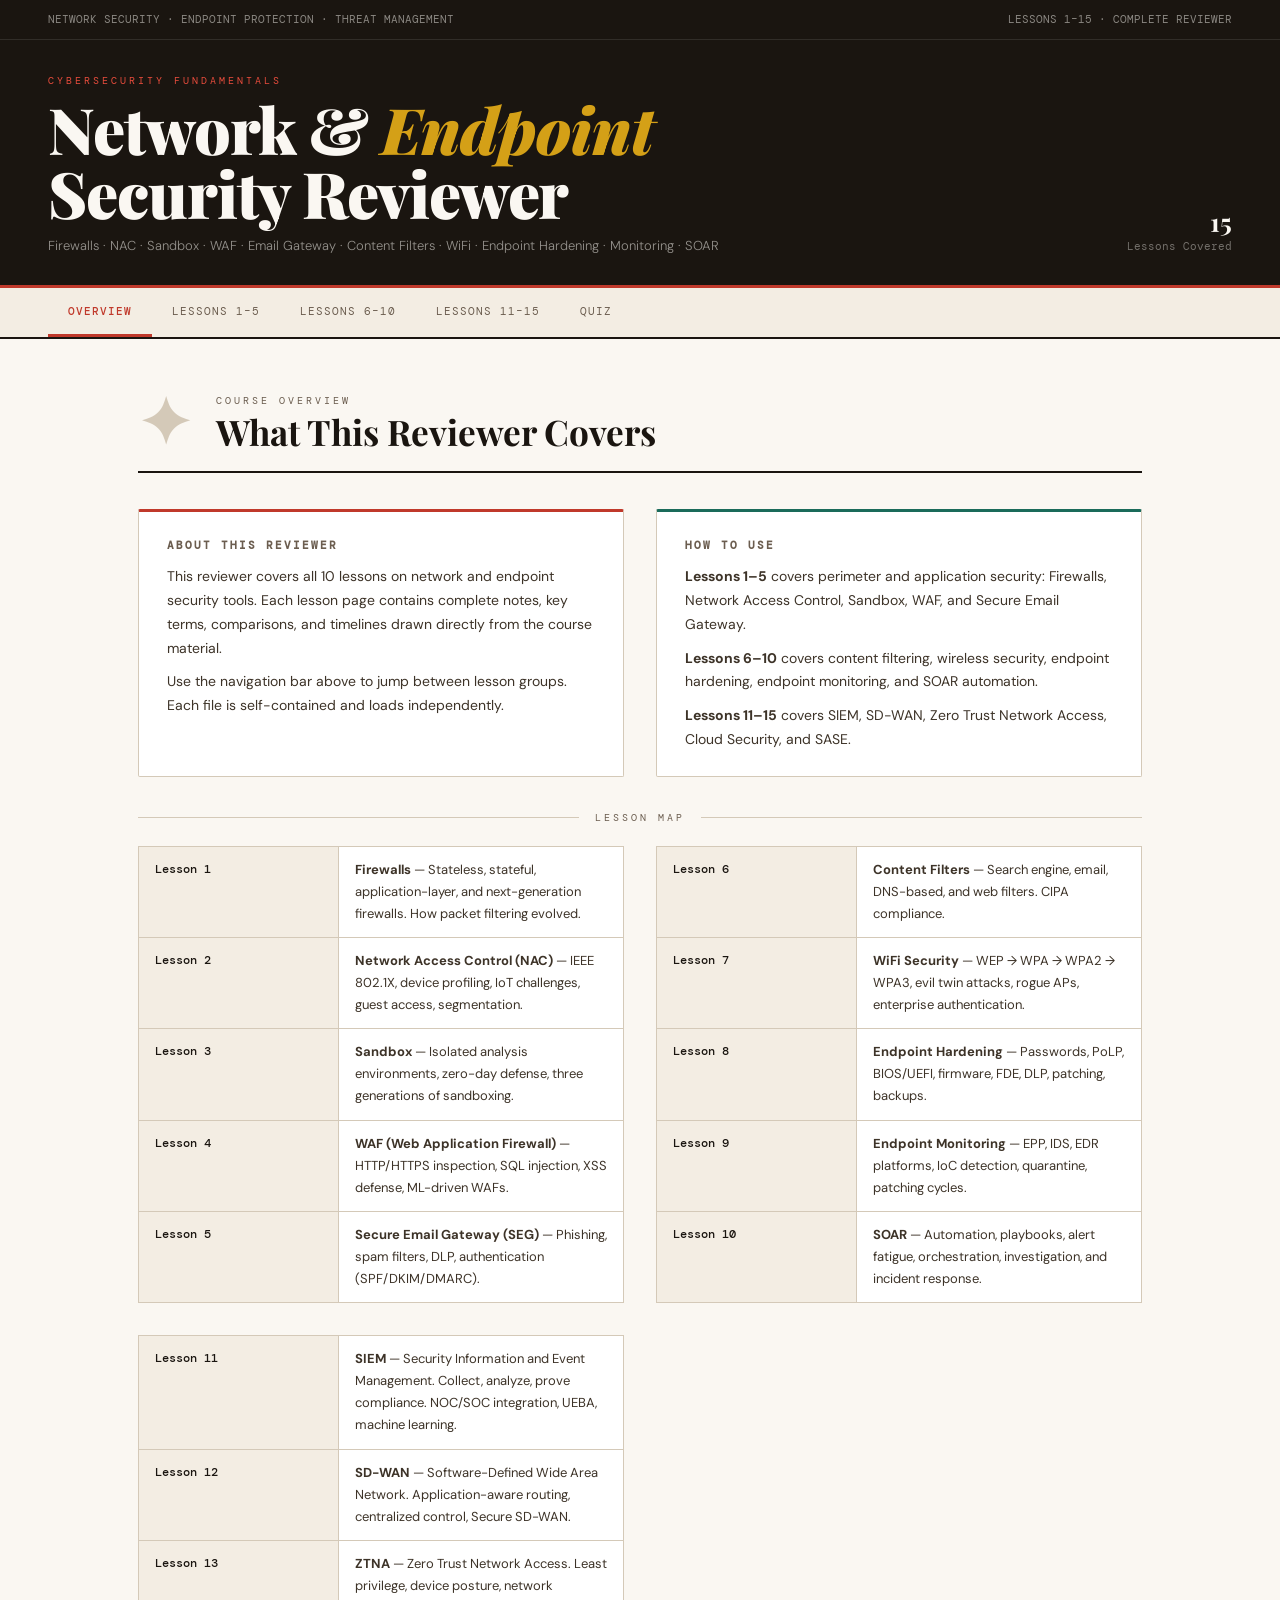
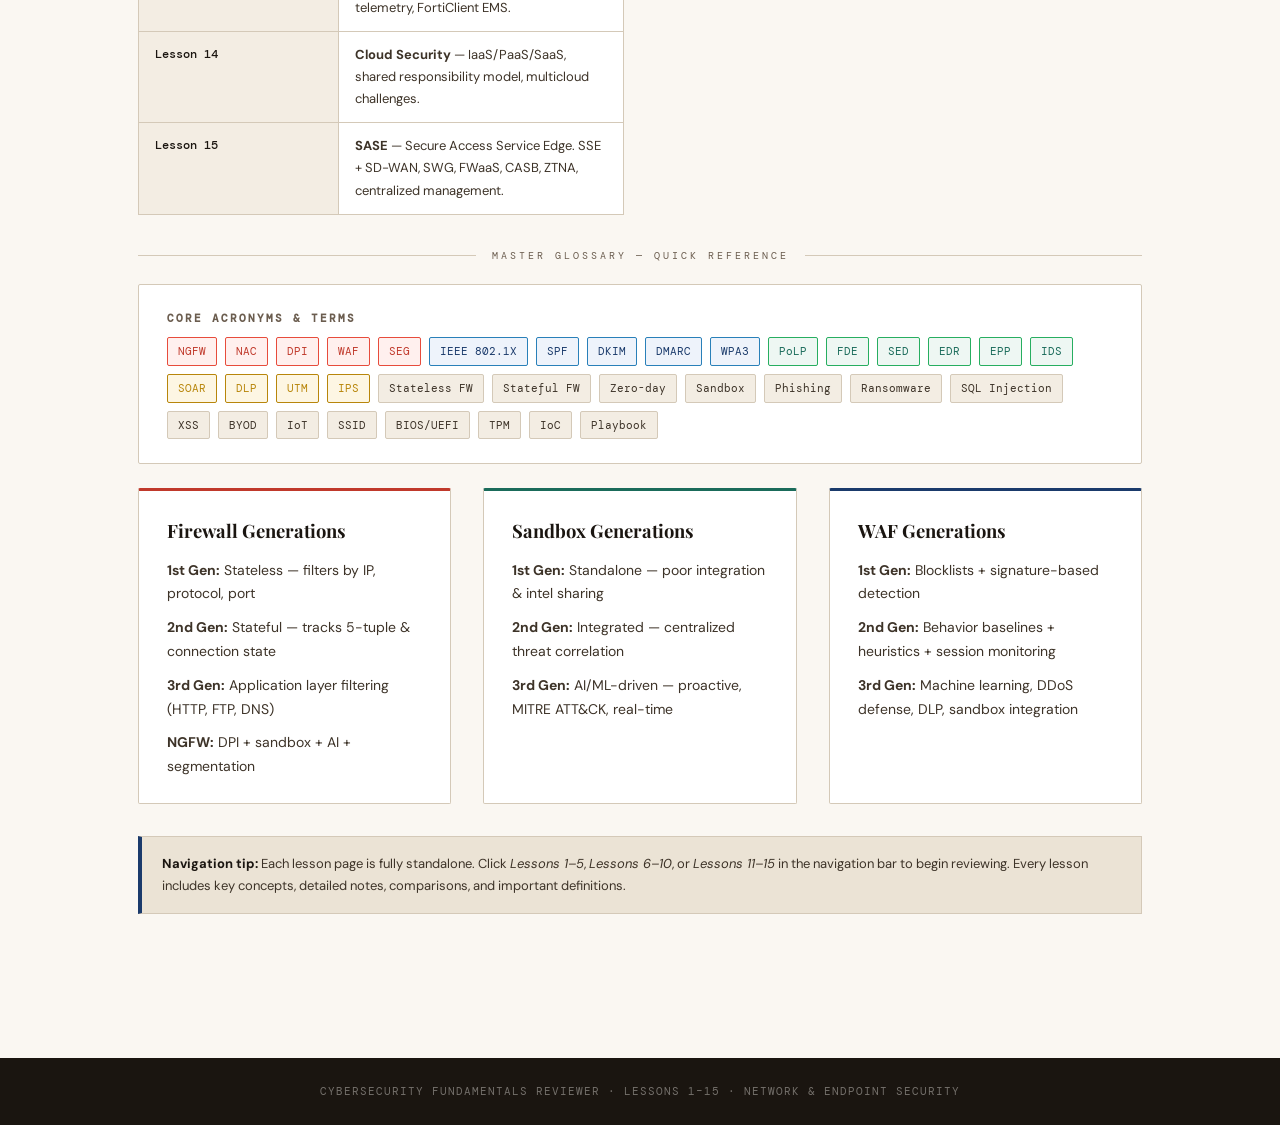
==== index.html @ 6c2d9d99 "Add files via upload" ====
<!DOCTYPE html>
<html lang="en">
<head>
<meta charset="UTF-8">
<meta name="viewport" content="width=device-width, initial-scale=1.0">
<title>Cybersecurity Fundamentals — Reviewer</title>
<link rel="stylesheet" href="styles.css">
</head>
<body>

<header class="masthead">
  <div class="masthead-top">
    <span>NETWORK SECURITY · ENDPOINT PROTECTION · THREAT MANAGEMENT</span>
    <span>LESSONS 1–15 · COMPLETE REVIEWER</span>
  </div>
  <div class="masthead-main">
    <div class="masthead-title">
      <div class="masthead-eyebrow">Cybersecurity Fundamentals</div>
      <h1 class="masthead-h1">Network &amp; <em>Endpoint</em><br>Security Reviewer</h1>
      <p class="masthead-sub">Firewalls · NAC · Sandbox · WAF · Email Gateway · Content Filters · WiFi · Endpoint Hardening · Monitoring · SOAR</p>
    </div>
    <div class="masthead-meta">
      <strong>15</strong>
      Lessons Covered
    </div>
  </div>
</header>

<nav class="nav">
  <div class="nav-inner">
    <a href="index.html" class="nav-btn active">Overview</a>
    <a href="lessons1-5.html" class="nav-btn">Lessons 1–5</a>
    <a href="lessons6-10.html" class="nav-btn">Lessons 6–10</a>
    <a href="lessons11-15.html" class="nav-btn">Lessons 11–15</a>
    <a href="quiz.html" class="nav-btn">Quiz</a>
  </div>
</nav>

<main class="page">
  <div class="section active" id="overview">

    <!-- Intro -->
    <div class="lesson-header">
      <div class="lesson-num">✦</div>
      <div class="lesson-title-block">
        <div class="lesson-label">Course Overview</div>
        <h2 class="lesson-title">What This Reviewer Covers</h2>
      </div>
    </div>

    <div class="content-grid">
      <div class="card card-accent">
        <h4>About This Reviewer</h4>
        <p>This reviewer covers all 10 lessons on network and endpoint security tools. Each lesson page contains complete notes, key terms, comparisons, and timelines drawn directly from the course material.</p>
        <p>Use the navigation bar above to jump between lesson groups. Each file is self-contained and loads independently.</p>
      </div>
      <div class="card card-teal">
        <h4>How to Use</h4>
        <p><strong>Lessons 1–5</strong> covers perimeter and application security: Firewalls, Network Access Control, Sandbox, WAF, and Secure Email Gateway.</p>
        <p><strong>Lessons 6–10</strong> covers content filtering, wireless security, endpoint hardening, endpoint monitoring, and SOAR automation.</p>
        <p><strong>Lessons 11–15</strong> covers SIEM, SD-WAN, Zero Trust Network Access, Cloud Security, and SASE.</p>
      </div>
    </div>

    <!-- Lesson Map -->
    <div class="sec-divider"><div class="sec-divider-line"></div><div class="sec-divider-label">Lesson Map</div><div class="sec-divider-line"></div></div>

    <div class="content-grid">
      <div>
        <div class="deflist">
          <div class="deflist-item">
            <div class="deflist-term">Lesson 1</div>
            <div class="deflist-def"><strong>Firewalls</strong> — Stateless, stateful, application-layer, and next-generation firewalls. How packet filtering evolved.</div>
          </div>
          <div class="deflist-item">
            <div class="deflist-term">Lesson 2</div>
            <div class="deflist-def"><strong>Network Access Control (NAC)</strong> — IEEE 802.1X, device profiling, IoT challenges, guest access, segmentation.</div>
          </div>
          <div class="deflist-item">
            <div class="deflist-term">Lesson 3</div>
            <div class="deflist-def"><strong>Sandbox</strong> — Isolated analysis environments, zero-day defense, three generations of sandboxing.</div>
          </div>
          <div class="deflist-item">
            <div class="deflist-term">Lesson 4</div>
            <div class="deflist-def"><strong>WAF (Web Application Firewall)</strong> — HTTP/HTTPS inspection, SQL injection, XSS defense, ML-driven WAFs.</div>
          </div>
          <div class="deflist-item">
            <div class="deflist-term">Lesson 5</div>
            <div class="deflist-def"><strong>Secure Email Gateway (SEG)</strong> — Phishing, spam filters, DLP, authentication (SPF/DKIM/DMARC).</div>
          </div>
        </div>
      </div>
      <div>
        <div class="deflist">
          <div class="deflist-item">
            <div class="deflist-term">Lesson 6</div>
            <div class="deflist-def"><strong>Content Filters</strong> — Search engine, email, DNS-based, and web filters. CIPA compliance.</div>
          </div>
          <div class="deflist-item">
            <div class="deflist-term">Lesson 7</div>
            <div class="deflist-def"><strong>WiFi Security</strong> — WEP → WPA → WPA2 → WPA3, evil twin attacks, rogue APs, enterprise authentication.</div>
          </div>
          <div class="deflist-item">
            <div class="deflist-term">Lesson 8</div>
            <div class="deflist-def"><strong>Endpoint Hardening</strong> — Passwords, PoLP, BIOS/UEFI, firmware, FDE, DLP, patching, backups.</div>
          </div>
          <div class="deflist-item">
            <div class="deflist-term">Lesson 9</div>
            <div class="deflist-def"><strong>Endpoint Monitoring</strong> — EPP, IDS, EDR platforms, IoC detection, quarantine, patching cycles.</div>
          </div>
          <div class="deflist-item">
            <div class="deflist-term">Lesson 10</div>
            <div class="deflist-def"><strong>SOAR</strong> — Automation, playbooks, alert fatigue, orchestration, investigation, and incident response.</div>
          </div>
        </div>
      </div>
      <div>
        <div class="deflist">
          <div class="deflist-item">
            <div class="deflist-term">Lesson 11</div>
            <div class="deflist-def"><strong>SIEM</strong> — Security Information and Event Management. Collect, analyze, prove compliance. NOC/SOC integration, UEBA, machine learning.</div>
          </div>
          <div class="deflist-item">
            <div class="deflist-term">Lesson 12</div>
            <div class="deflist-def"><strong>SD-WAN</strong> — Software-Defined Wide Area Network. Application-aware routing, centralized control, Secure SD-WAN.</div>
          </div>
          <div class="deflist-item">
            <div class="deflist-term">Lesson 13</div>
            <div class="deflist-def"><strong>ZTNA</strong> — Zero Trust Network Access. Least privilege, device posture, network telemetry, FortiClient EMS.</div>
          </div>
          <div class="deflist-item">
            <div class="deflist-term">Lesson 14</div>
            <div class="deflist-def"><strong>Cloud Security</strong> — IaaS/PaaS/SaaS, shared responsibility model, multicloud challenges.</div>
          </div>
          <div class="deflist-item">
            <div class="deflist-term">Lesson 15</div>
            <div class="deflist-def"><strong>SASE</strong> — Secure Access Service Edge. SSE + SD-WAN, SWG, FWaaS, CASB, ZTNA, centralized management.</div>
          </div>
        </div>
      </div>
    </div>

    <!-- Key terms overview -->
    <div class="sec-divider"><div class="sec-divider-line"></div><div class="sec-divider-label">Master Glossary — Quick Reference</div><div class="sec-divider-line"></div></div>

    <div class="card" style="margin-bottom:24px;">
      <h4>Core Acronyms &amp; Terms</h4>
      <div class="badge-list">
        <span class="badge badge-red">NGFW</span>
        <span class="badge badge-red">NAC</span>
        <span class="badge badge-red">DPI</span>
        <span class="badge badge-red">WAF</span>
        <span class="badge badge-red">SEG</span>
        <span class="badge badge-blue">IEEE 802.1X</span>
        <span class="badge badge-blue">SPF</span>
        <span class="badge badge-blue">DKIM</span>
        <span class="badge badge-blue">DMARC</span>
        <span class="badge badge-blue">WPA3</span>
        <span class="badge badge-teal">PoLP</span>
        <span class="badge badge-teal">FDE</span>
        <span class="badge badge-teal">SED</span>
        <span class="badge badge-teal">EDR</span>
        <span class="badge badge-teal">EPP</span>
        <span class="badge badge-teal">IDS</span>
        <span class="badge badge-gold">SOAR</span>
        <span class="badge badge-gold">DLP</span>
        <span class="badge badge-gold">UTM</span>
        <span class="badge badge-gold">IPS</span>
        <span class="badge badge-ink">Stateless FW</span>
        <span class="badge badge-ink">Stateful FW</span>
        <span class="badge badge-ink">Zero-day</span>
        <span class="badge badge-ink">Sandbox</span>
        <span class="badge badge-ink">Phishing</span>
        <span class="badge badge-ink">Ransomware</span>
        <span class="badge badge-ink">SQL Injection</span>
        <span class="badge badge-ink">XSS</span>
        <span class="badge badge-ink">BYOD</span>
        <span class="badge badge-ink">IoT</span>
        <span class="badge badge-ink">SSID</span>
        <span class="badge badge-ink">BIOS/UEFI</span>
        <span class="badge badge-ink">TPM</span>
        <span class="badge badge-ink">IoC</span>
        <span class="badge badge-ink">Playbook</span>
      </div>
    </div>

    <div class="content-grid three">
      <div class="card card-accent">
        <h3>Firewall Generations</h3>
        <p><strong>1st Gen:</strong> Stateless — filters by IP, protocol, port</p>
        <p><strong>2nd Gen:</strong> Stateful — tracks 5-tuple &amp; connection state</p>
        <p><strong>3rd Gen:</strong> Application layer filtering (HTTP, FTP, DNS)</p>
        <p><strong>NGFW:</strong> DPI + sandbox + AI + segmentation</p>
      </div>
      <div class="card card-teal">
        <h3>Sandbox Generations</h3>
        <p><strong>1st Gen:</strong> Standalone — poor integration &amp; intel sharing</p>
        <p><strong>2nd Gen:</strong> Integrated — centralized threat correlation</p>
        <p><strong>3rd Gen:</strong> AI/ML-driven — proactive, MITRE ATT&amp;CK, real-time</p>
      </div>
      <div class="card card-blue">
        <h3>WAF Generations</h3>
        <p><strong>1st Gen:</strong> Blocklists + signature-based detection</p>
        <p><strong>2nd Gen:</strong> Behavior baselines + heuristics + session monitoring</p>
        <p><strong>3rd Gen:</strong> Machine learning, DDoS defense, DLP, sandbox integration</p>
      </div>
    </div>

    <div class="callout callout-blue" style="margin-top:24px;">
      <strong>Navigation tip:</strong> Each lesson page is fully standalone. Click <em>Lessons 1–5</em>, <em>Lessons 6–10</em>, or <em>Lessons 11–15</em> in the navigation bar to begin reviewing. Every lesson includes key concepts, detailed notes, comparisons, and important definitions.
    </div>

  </div><!-- /section -->
</main>

<footer class="footer">
  CYBERSECURITY FUNDAMENTALS REVIEWER · LESSONS 1–15 · NETWORK &amp; ENDPOINT SECURITY
</footer>

</body>
</html>
---- styles.css ----
@import url('https://fonts.googleapis.com/css2?family=Playfair+Display:ital,wght@0,400;0,600;0,700;0,900;1,400;1,600&family=DM+Sans:ital,wght@0,300;0,400;0,500;1,300&family=DM+Mono:wght@400;500&display=swap');

:root {
  --paper: #faf7f2;
  --paper2: #f3ede3;
  --paper3: #ebe3d5;
  --ink: #1a1510;
  --ink2: #3d3328;
  --ink3: #6b5d4f;
  --rule: #d4c9b8;
  --red: #c0392b;
  --red2: #e74c3c;
  --teal: #1a6b5a;
  --teal2: #27ae60;
  --blue: #1a3a6b;
  --blue2: #2980b9;
  --gold: #b8860b;
  --gold2: #d4a017;
}

* { box-sizing: border-box; margin: 0; padding: 0; }

body {
  background: var(--paper);
  color: var(--ink);
  font-family: 'DM Sans', sans-serif;
  font-size: 15px;
  line-height: 1.7;
}

/* ── MASTHEAD ─────────────────────────────────── */
.masthead {
  background: var(--ink);
  color: var(--paper);
  border-bottom: 3px solid var(--red);
}
.masthead-top {
  display: flex;
  justify-content: space-between;
  align-items: center;
  padding: 10px 48px;
  border-bottom: 1px solid rgba(255,255,255,0.1);
  font-size: 11px;
  font-family: 'DM Mono', monospace;
  color: rgba(250,247,242,0.5);
}
.masthead-main {
  padding: 32px 48px 28px;
  display: flex;
  align-items: flex-end;
  gap: 32px;
}
.masthead-title { flex: 1; }
.masthead-eyebrow {
  font-family: 'DM Mono', monospace;
  font-size: 10px;
  letter-spacing: 3px;
  text-transform: uppercase;
  color: var(--red2);
  margin-bottom: 8px;
}
.masthead-h1 {
  font-family: 'Playfair Display', serif;
  font-size: clamp(2.4rem, 6vw, 4rem);
  font-weight: 900;
  line-height: 1.0;
  color: var(--paper);
  letter-spacing: -1px;
}
.masthead-h1 em { font-style: italic; color: var(--gold2); }
.masthead-sub {
  font-size: 13px;
  color: rgba(250,247,242,0.55);
  margin-top: 10px;
  font-weight: 300;
}
.masthead-meta {
  text-align: right;
  font-family: 'DM Mono', monospace;
  font-size: 11px;
  color: rgba(250,247,242,0.4);
  line-height: 2;
  flex-shrink: 0;
}
.masthead-meta strong {
  color: var(--paper);
  font-size: 1.6rem;
  font-family: 'Playfair Display', serif;
  display: block;
  line-height: 1;
}

/* ── NAV ──────────────────────────────────────── */
.nav {
  background: var(--paper2);
  border-bottom: 2px solid var(--ink);
  position: sticky;
  top: 0;
  z-index: 100;
  overflow-x: auto;
}
.nav-inner {
  display: flex;
  padding: 0 48px;
  gap: 0;
  min-width: max-content;
}
.nav-btn {
  background: none;
  border: none;
  padding: 14px 20px;
  font-family: 'DM Mono', monospace;
  font-size: 11px;
  letter-spacing: 1px;
  text-transform: uppercase;
  color: var(--ink3);
  cursor: pointer;
  border-bottom: 3px solid transparent;
  transition: all .2s;
  white-space: nowrap;
  text-decoration: none;
  display: inline-block;
}
.nav-btn:hover { color: var(--ink); background: var(--paper3); }
.nav-btn.active { color: var(--red); border-bottom-color: var(--red); font-weight: 500; }
.nav-btn.ext { color: var(--blue2); }
.nav-btn.ext:hover { color: var(--blue); }

/* ── LAYOUT ───────────────────────────────────── */
.page { max-width: 1100px; margin: 0 auto; padding: 48px 48px 80px; }

.section { display: none; }
.section.active { display: block; }

/* ── LESSON HEADER ────────────────────────────── */
.lesson-header {
  border-bottom: 2px solid var(--ink);
  padding-bottom: 20px;
  margin-bottom: 36px;
  display: flex;
  align-items: flex-end;
  gap: 24px;
}
.lesson-num {
  font-family: 'Playfair Display', serif;
  font-size: 4rem;
  font-weight: 900;
  color: var(--rule);
  line-height: 1;
  flex-shrink: 0;
}
.lesson-title-block {}
.lesson-label {
  font-family: 'DM Mono', monospace;
  font-size: 10px;
  letter-spacing: 3px;
  text-transform: uppercase;
  color: var(--ink3);
  margin-bottom: 4px;
}
.lesson-title {
  font-family: 'Playfair Display', serif;
  font-size: 2.2rem;
  font-weight: 700;
  line-height: 1.1;
  color: var(--ink);
}

/* ── CONTENT GRID ─────────────────────────────── */
.content-grid {
  display: grid;
  grid-template-columns: 1fr 1fr;
  gap: 32px;
  margin-bottom: 32px;
}
.content-grid.three { grid-template-columns: 1fr 1fr 1fr; }
.content-full { grid-column: 1 / -1; }

@media (max-width: 720px) {
  .content-grid, .content-grid.three { grid-template-columns: 1fr; }
  .page { padding: 24px 20px 60px; }
  .masthead-main { padding: 20px 20px 16px; flex-direction: column; align-items: flex-start; }
  .nav-inner { padding: 0 16px; }
  .lesson-num { font-size: 2.5rem; }
}

/* ── CARD ─────────────────────────────────────── */
.card {
  background: #fff;
  border: 1px solid var(--rule);
  border-radius: 2px;
  padding: 24px 28px;
  position: relative;
}
.card-accent { border-top: 3px solid var(--red); }
.card-teal { border-top: 3px solid var(--teal); }
.card-blue { border-top: 3px solid var(--blue); }
.card-gold { border-top: 3px solid var(--gold); }

.card h3 {
  font-family: 'Playfair Display', serif;
  font-size: 1.15rem;
  font-weight: 700;
  margin-bottom: 12px;
  color: var(--ink);
}
.card h4 {
  font-family: 'DM Mono', monospace;
  font-size: 11px;
  letter-spacing: 2px;
  text-transform: uppercase;
  color: var(--ink3);
  margin-bottom: 10px;
}
.card p { color: var(--ink2); font-size: 14px; margin-bottom: 10px; }
.card p:last-child { margin-bottom: 0; }

/* ── PULL QUOTE ───────────────────────────────── */
.pullquote {
  border-left: 4px solid var(--red);
  padding: 16px 20px;
  background: var(--paper2);
  font-family: 'Playfair Display', serif;
  font-size: 1.05rem;
  font-style: italic;
  color: var(--ink2);
  margin: 20px 0;
}

/* ── KEY TERM ─────────────────────────────────── */
.keyterm {
  font-family: 'DM Mono', monospace;
  background: var(--paper3);
  border: 1px solid var(--rule);
  padding: 2px 7px;
  font-size: 12px;
  border-radius: 2px;
  color: var(--blue);
  white-space: nowrap;
}

/* ── DEFINITION LIST ──────────────────────────── */
.deflist { border: 1px solid var(--rule); background: #fff; }
.deflist-item {
  display: grid;
  grid-template-columns: 200px 1fr;
  border-bottom: 1px solid var(--rule);
}
.deflist-item:last-child { border-bottom: none; }
.deflist-term {
  padding: 12px 16px;
  background: var(--paper2);
  font-family: 'DM Mono', monospace;
  font-size: 12px;
  font-weight: 500;
  color: var(--ink);
  border-right: 1px solid var(--rule);
}
.deflist-def {
  padding: 12px 16px;
  font-size: 13px;
  color: var(--ink2);
}

@media (max-width: 600px) {
  .deflist-item { grid-template-columns: 1fr; }
  .deflist-term { border-right: none; border-bottom: 1px solid var(--rule); }
}

/* ── GENERATION TABLE ─────────────────────────── */
.gen-table { width: 100%; border-collapse: collapse; font-size: 13px; }
.gen-table th {
  background: var(--ink);
  color: var(--paper);
  font-family: 'DM Mono', monospace;
  font-size: 10px;
  letter-spacing: 2px;
  text-transform: uppercase;
  padding: 10px 14px;
  text-align: left;
}
.gen-table td {
  padding: 10px 14px;
  border-bottom: 1px solid var(--rule);
  color: var(--ink2);
  vertical-align: top;
}
.gen-table tr:nth-child(even) td { background: var(--paper2); }
.gen-table tr:last-child td { border-bottom: none; }

/* ── TIMELINE ─────────────────────────────────── */
.timeline { position: relative; padding-left: 28px; }
.timeline::before {
  content: '';
  position: absolute;
  left: 8px; top: 8px; bottom: 8px;
  width: 2px;
  background: var(--rule);
}
.tl-item { position: relative; margin-bottom: 20px; }
.tl-dot {
  position: absolute;
  left: -24px;
  top: 5px;
  width: 12px; height: 12px;
  border-radius: 50%;
  background: var(--red);
  border: 2px solid var(--paper);
  box-shadow: 0 0 0 2px var(--red);
}
.tl-head {
  font-family: 'DM Mono', monospace;
  font-size: 11px;
  font-weight: 500;
  color: var(--ink);
  text-transform: uppercase;
  letter-spacing: 1px;
  margin-bottom: 4px;
}
.tl-body { font-size: 13px; color: var(--ink2); }

/* ── BADGE LIST ───────────────────────────────── */
.badge-list { display: flex; flex-wrap: wrap; gap: 8px; margin-top: 8px; }
.badge {
  font-family: 'DM Mono', monospace;
  font-size: 11px;
  padding: 4px 10px;
  border-radius: 2px;
  border: 1px solid;
  display: inline-block;
}
.badge-red { background: #fff0ee; border-color: var(--red2); color: var(--red); }
.badge-teal { background: #eef7f3; border-color: var(--teal2); color: var(--teal); }
.badge-blue { background: #eef3fb; border-color: var(--blue2); color: var(--blue); }
.badge-gold { background: #fdf6e3; border-color: var(--gold); color: var(--gold); }
.badge-ink { background: var(--paper2); border-color: var(--rule); color: var(--ink2); }

/* ── CALLOUT ──────────────────────────────────── */
.callout {
  background: var(--paper3);
  border: 1px solid var(--rule);
  border-left: 4px solid var(--gold);
  padding: 16px 20px;
  font-size: 13px;
  color: var(--ink2);
  margin: 16px 0;
}
.callout strong { color: var(--ink); }
.callout-blue { border-left-color: var(--blue); }
.callout-teal { border-left-color: var(--teal); }
.callout-red { border-left-color: var(--red); }

/* ── SECTION DIVIDER ──────────────────────────── */
.sec-divider {
  display: flex;
  align-items: center;
  gap: 16px;
  margin: 32px 0 20px;
}
.sec-divider-line { flex: 1; height: 1px; background: var(--rule); }
.sec-divider-label {
  font-family: 'DM Mono', monospace;
  font-size: 10px;
  letter-spacing: 3px;
  text-transform: uppercase;
  color: var(--ink3);
  white-space: nowrap;
}

/* ── ACCORDION ────────────────────────────────── */
.accord-btn {
  width: 100%;
  background: var(--paper2);
  border: 1px solid var(--rule);
  border-bottom: none;
  padding: 14px 18px;
  text-align: left;
  font-family: 'DM Sans', sans-serif;
  font-size: 14px;
  font-weight: 500;
  color: var(--ink);
  cursor: pointer;
  display: flex;
  justify-content: space-between;
  align-items: center;
  transition: background .15s;
}
.accord-btn:last-of-type { border-bottom: 1px solid var(--rule); }
.accord-btn:hover { background: var(--paper3); }
.accord-btn::after { content: '+'; font-size: 1.2rem; color: var(--ink3); }
.accord-btn.open::after { content: '−'; }
.accord-body {
  display: none;
  border: 1px solid var(--rule);
  border-top: none;
  padding: 16px 18px;
  background: #fff;
  font-size: 13px;
  color: var(--ink2);
  line-height: 1.7;
}

/* ── QUIZ ─────────────────────────────────────── */
.quiz-block {
  border: 1px solid var(--rule);
  background: #fff;
  border-radius: 2px;
  margin-bottom: 20px;
  overflow: hidden;
}
.quiz-q {
  padding: 16px 20px;
  background: var(--paper2);
  border-bottom: 1px solid var(--rule);
  font-size: 14px;
  font-weight: 500;
  color: var(--ink);
  display: flex;
  gap: 12px;
}
.quiz-qnum {
  font-family: 'DM Mono', monospace;
  font-size: 11px;
  color: var(--ink3);
  flex-shrink: 0;
  padding-top: 2px;
}
.quiz-options { padding: 8px 20px 12px; }
.quiz-option {
  display: flex;
  align-items: flex-start;
  gap: 10px;
  padding: 8px 12px;
  margin: 4px 0;
  border-radius: 2px;
  font-size: 13px;
  color: var(--ink2);
  cursor: pointer;
  border: 1px solid transparent;
  transition: all .15s;
  user-select: none;
}
.quiz-option:hover { background: var(--paper3); border-color: var(--rule); }
.quiz-option.correct {
  background: #eef7f3;
  border-color: var(--teal2);
  color: var(--teal);
  font-weight: 500;
}
.quiz-option.wrong {
  background: #fff0ee;
  border-color: var(--red2);
  color: var(--red);
  text-decoration: line-through;
  opacity: 0.7;
}
.quiz-option.reveal-correct {
  background: #eef7f3;
  border-color: var(--teal2);
  color: var(--teal);
  font-weight: 500;
}
.quiz-dot {
  width: 16px; height: 16px;
  border-radius: 50%;
  border: 2px solid var(--rule);
  flex-shrink: 0;
  margin-top: 1px;
  transition: all .15s;
}
.quiz-option.correct .quiz-dot,
.quiz-option.reveal-correct .quiz-dot {
  background: var(--teal);
  border-color: var(--teal);
}
.quiz-option.wrong .quiz-dot {
  background: var(--red);
  border-color: var(--red);
}
.quiz-multi-note {
  font-family: 'DM Mono', monospace;
  font-size: 10px;
  color: var(--blue);
  letter-spacing: 1px;
  text-transform: uppercase;
  margin: 4px 0 4px 20px;
}
.quiz-score-bar {
  background: var(--paper2);
  border: 1px solid var(--rule);
  border-radius: 2px;
  padding: 16px 20px;
  margin-bottom: 24px;
  display: flex;
  align-items: center;
  gap: 20px;
  flex-wrap: wrap;
}
.quiz-score-num {
  font-family: 'Playfair Display', serif;
  font-size: 2rem;
  font-weight: 900;
  color: var(--ink);
}
.quiz-score-label {
  font-family: 'DM Mono', monospace;
  font-size: 11px;
  color: var(--ink3);
  letter-spacing: 1px;
  text-transform: uppercase;
}
.quiz-progress {
  flex: 1;
  min-width: 120px;
  height: 6px;
  background: var(--rule);
  border-radius: 3px;
  overflow: hidden;
}
.quiz-progress-fill {
  height: 100%;
  background: var(--teal);
  border-radius: 3px;
  transition: width .4s;
}
.quiz-ctrl {
  display: flex;
  gap: 10px;
  margin-bottom: 24px;
  flex-wrap: wrap;
}
.quiz-ctrl-btn {
  background: var(--ink);
  color: var(--paper);
  border: none;
  padding: 10px 20px;
  font-family: 'DM Mono', monospace;
  font-size: 11px;
  letter-spacing: 1px;
  text-transform: uppercase;
  cursor: pointer;
  border-radius: 2px;
  transition: opacity .15s;
}
.quiz-ctrl-btn:hover { opacity: 0.8; }
.quiz-ctrl-btn.secondary {
  background: var(--paper2);
  color: var(--ink2);
  border: 1px solid var(--rule);
}

/* ── FOOTER ───────────────────────────────────── */
.footer {
  background: var(--ink);
  color: rgba(250,247,242,0.4);
  text-align: center;
  padding: 24px;
  font-family: 'DM Mono', monospace;
  font-size: 11px;
  letter-spacing: 1px;
  margin-top: 48px;
}
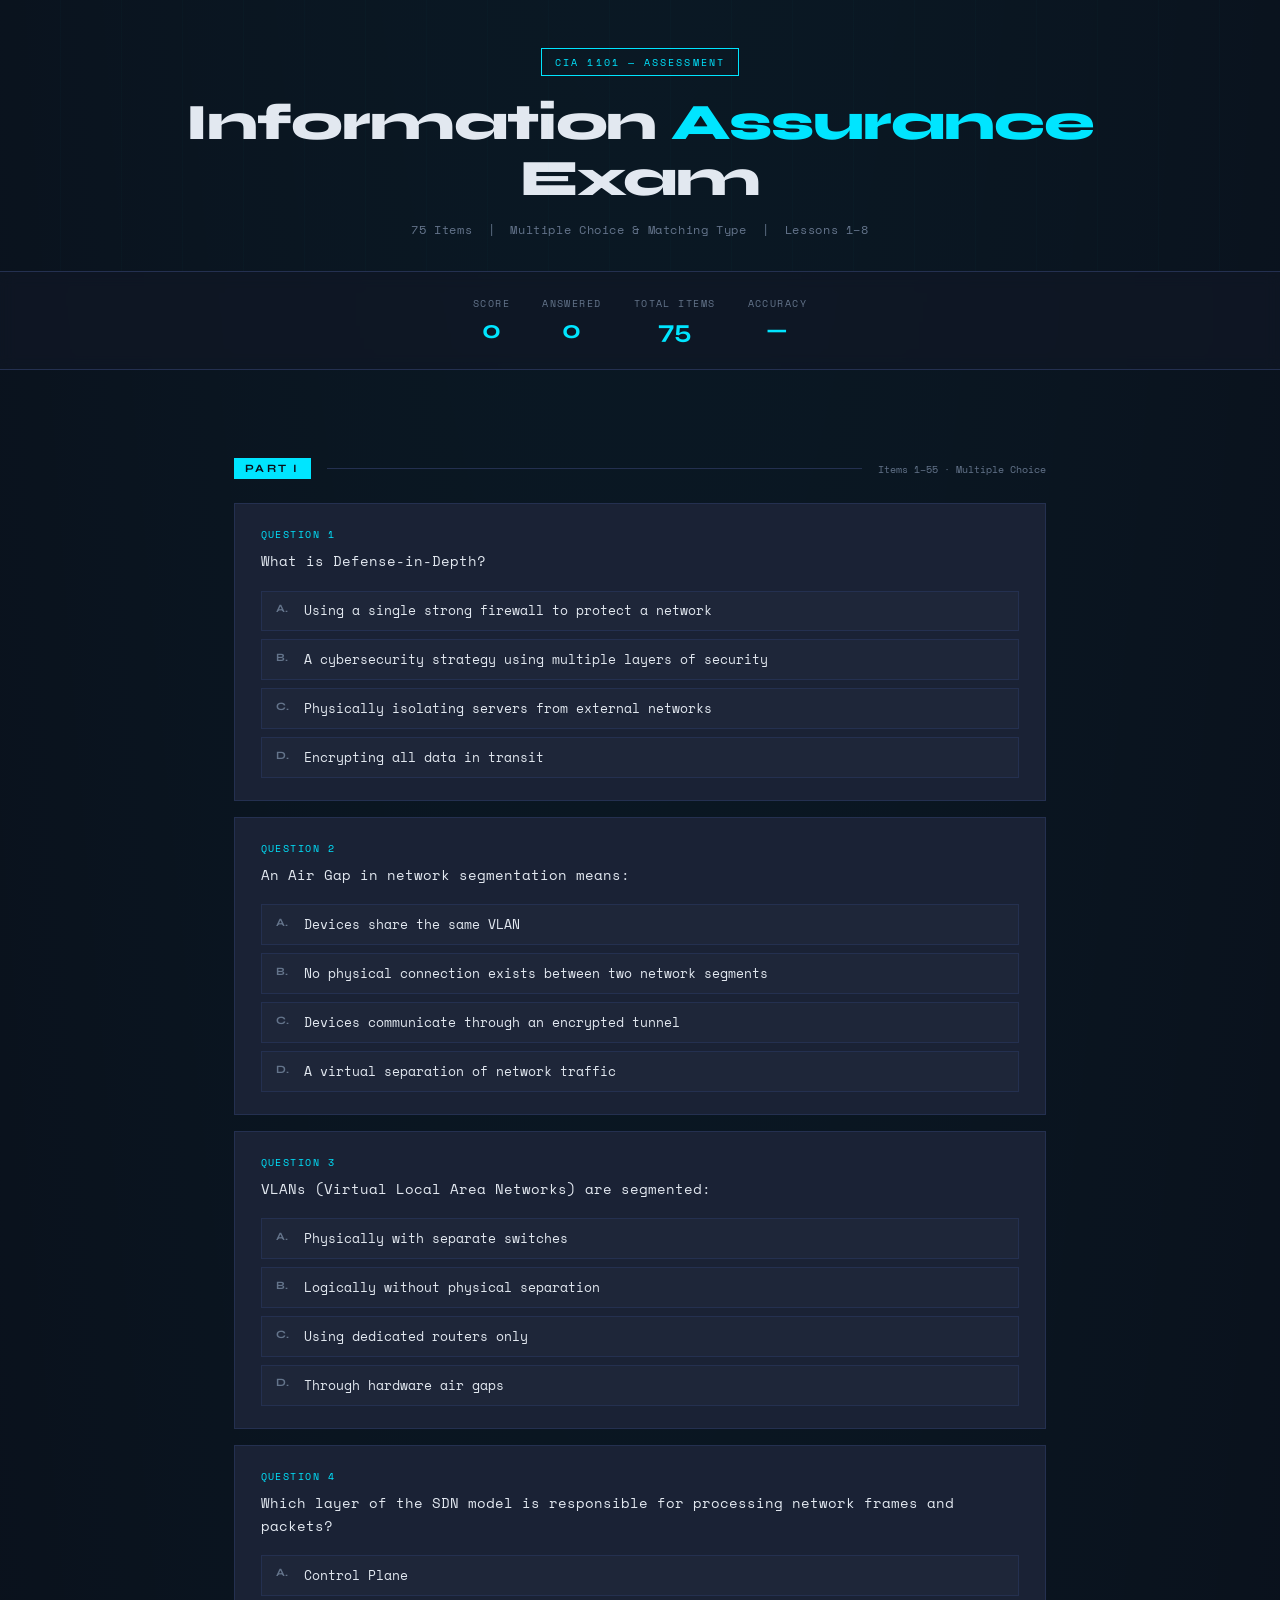
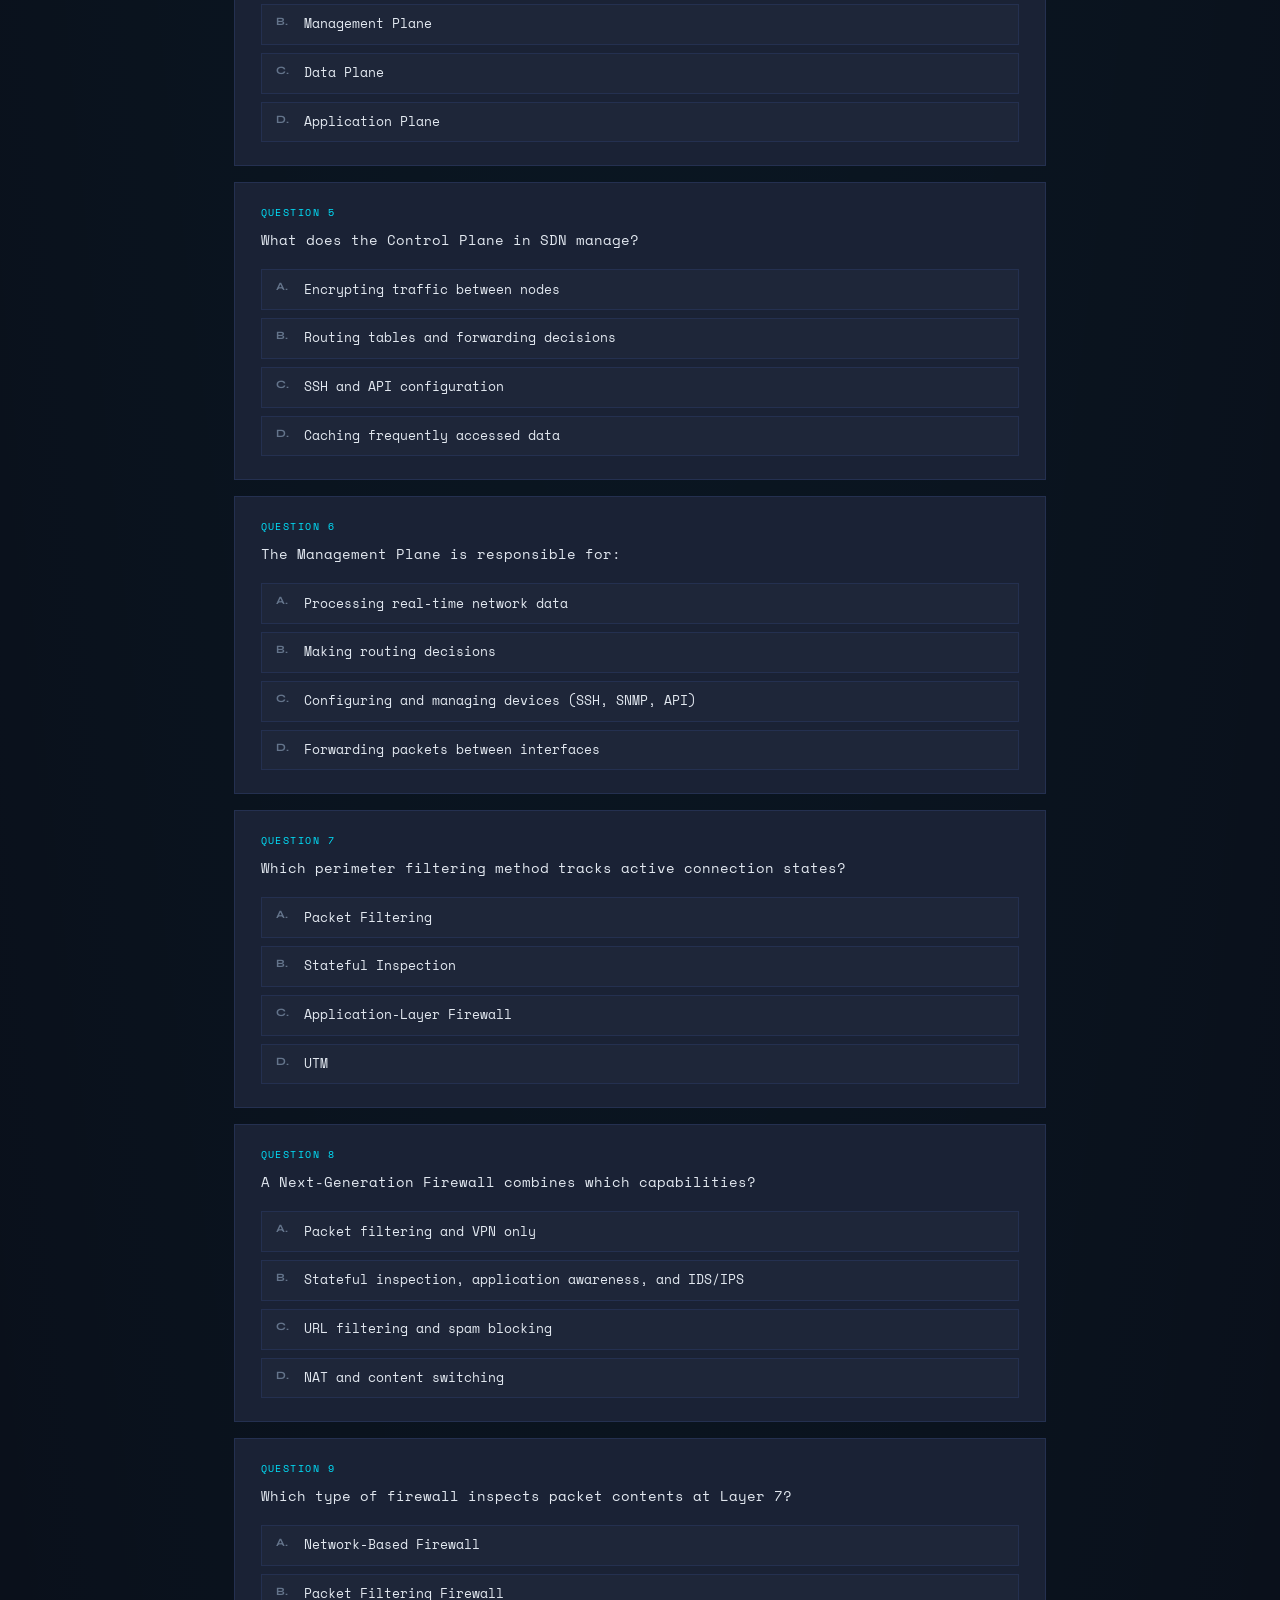
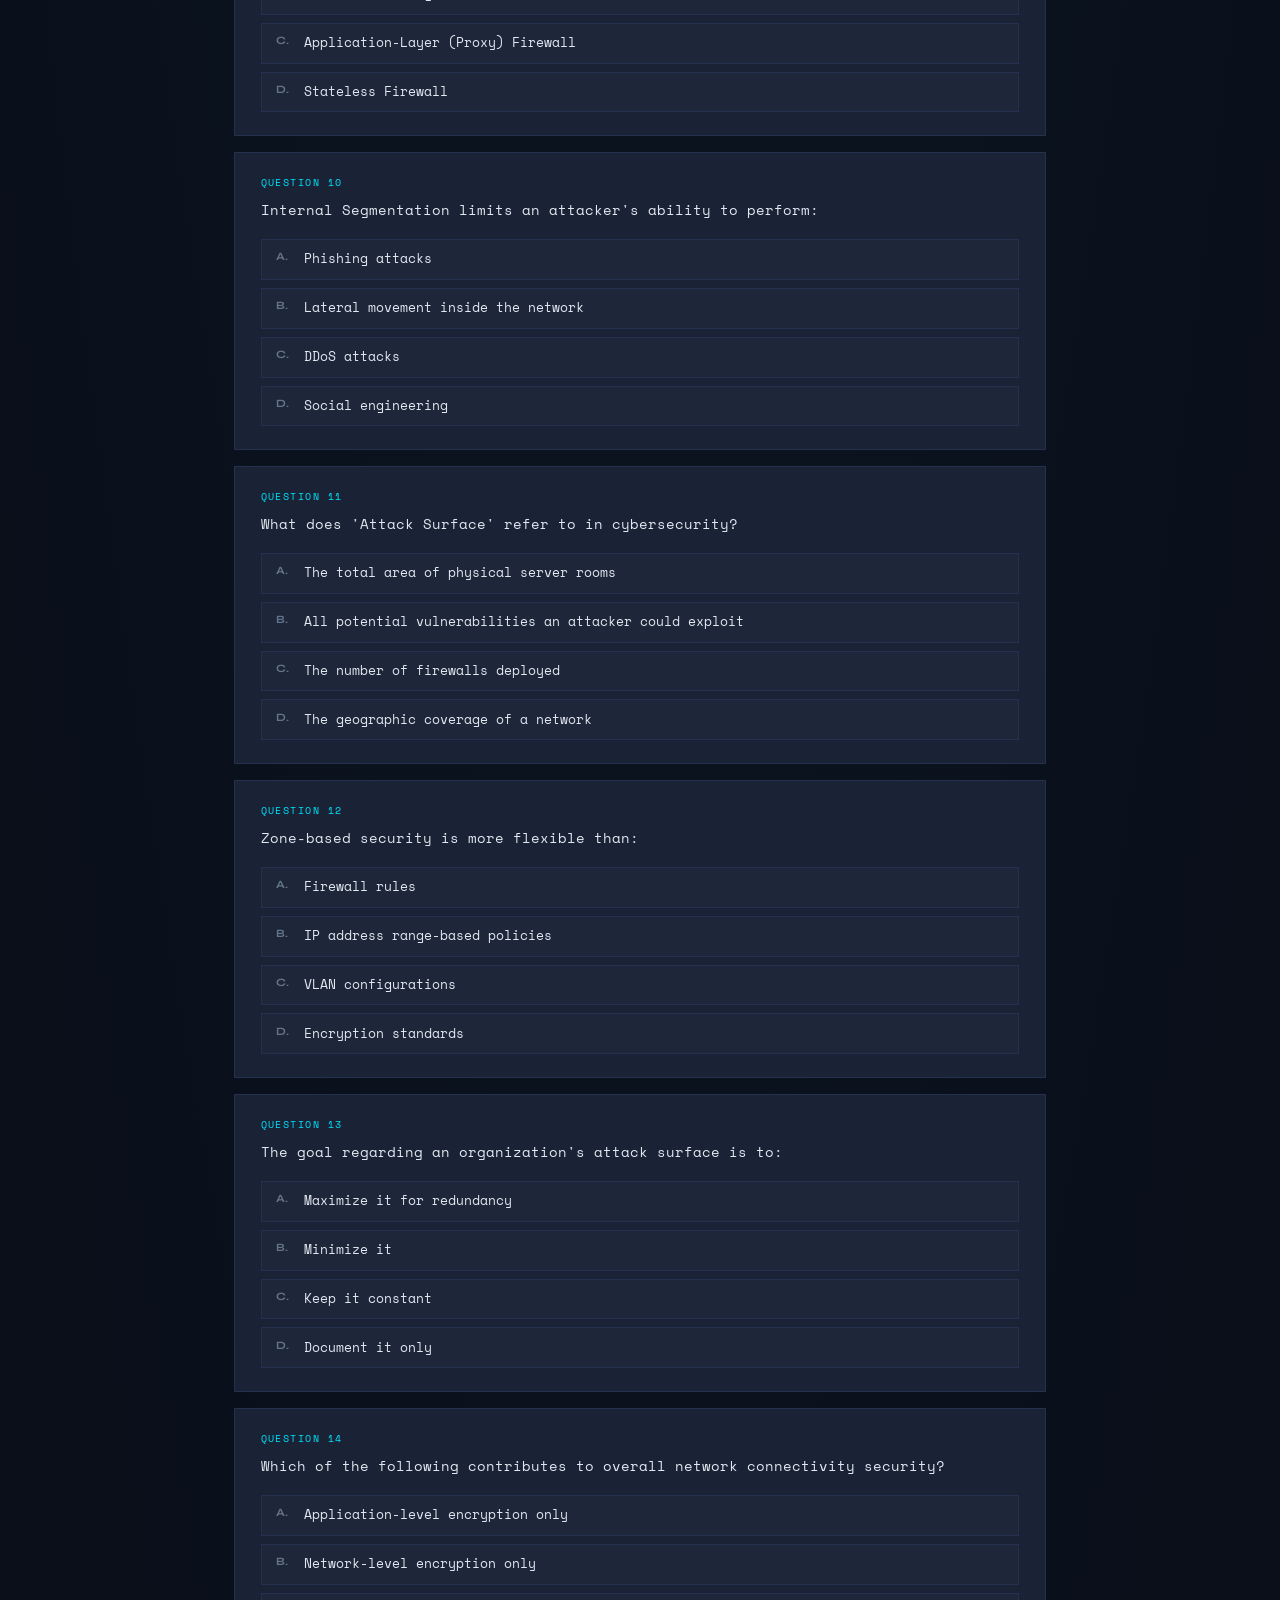
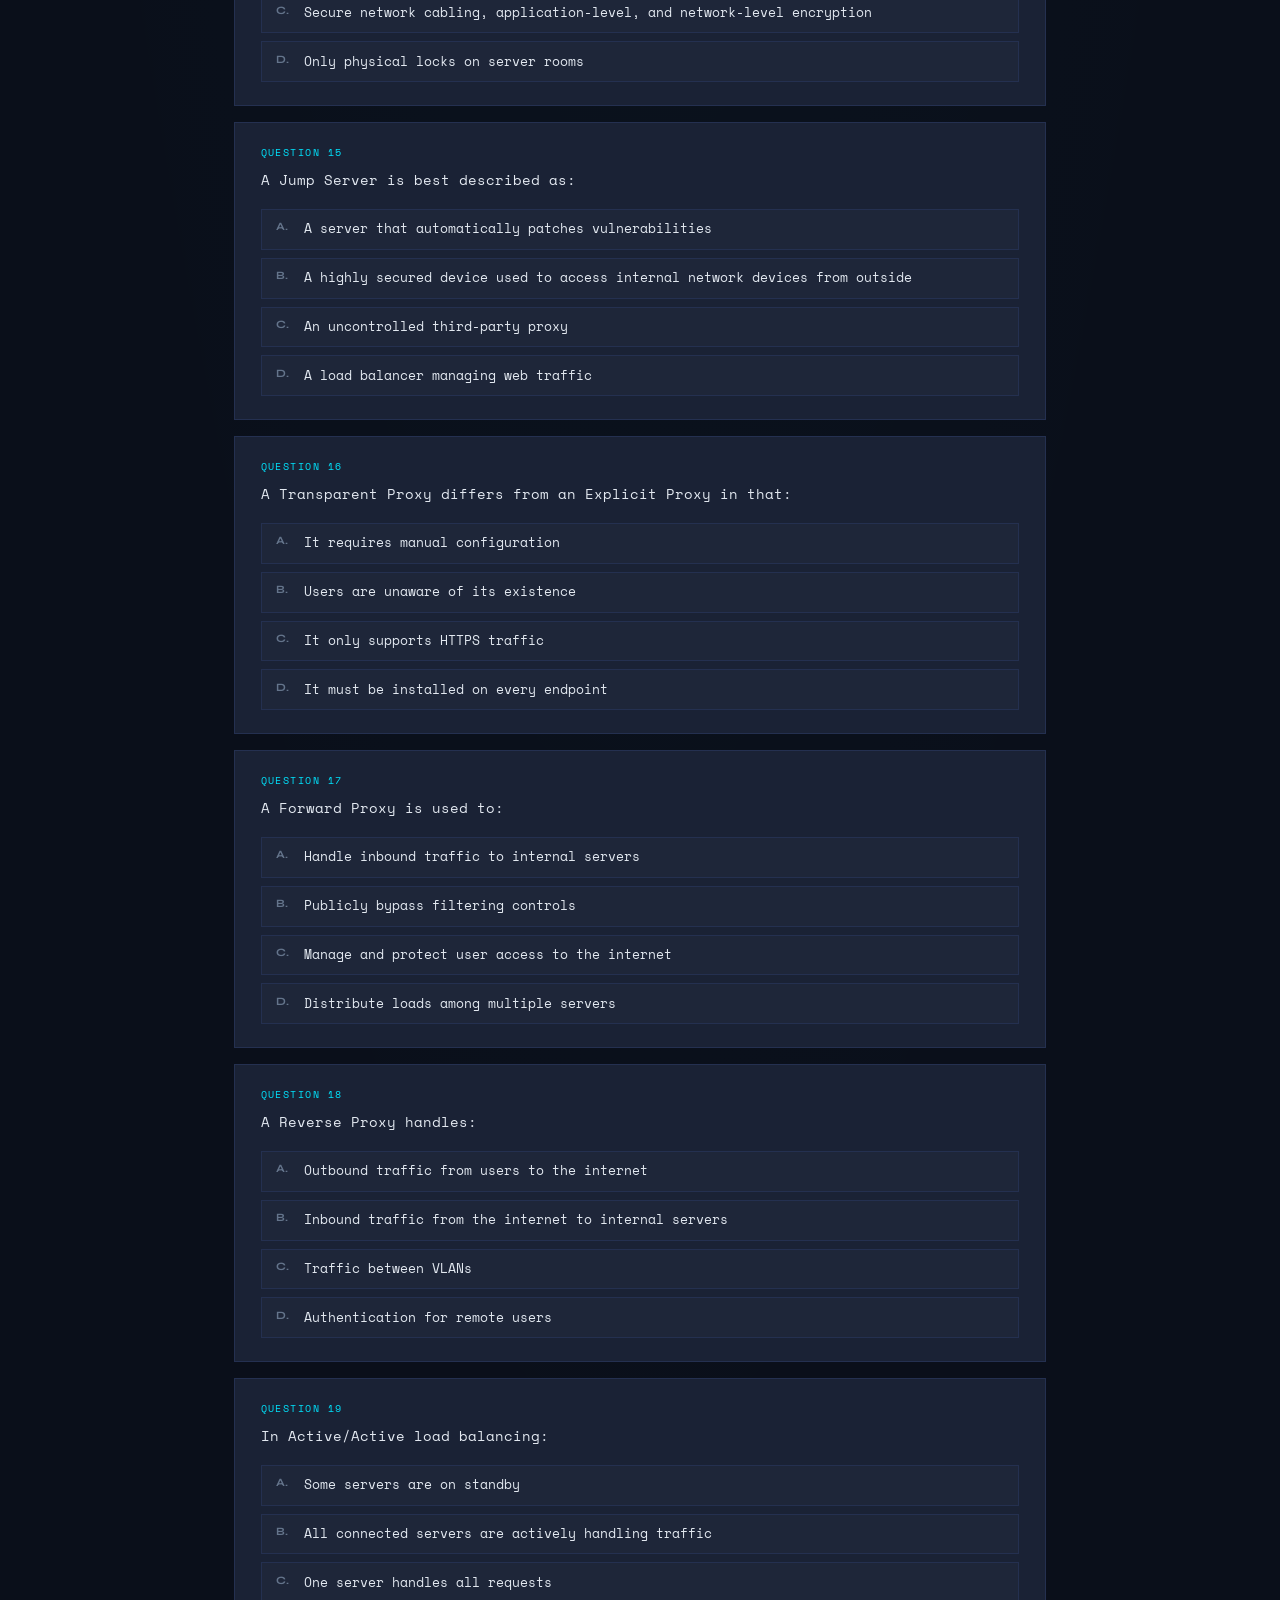
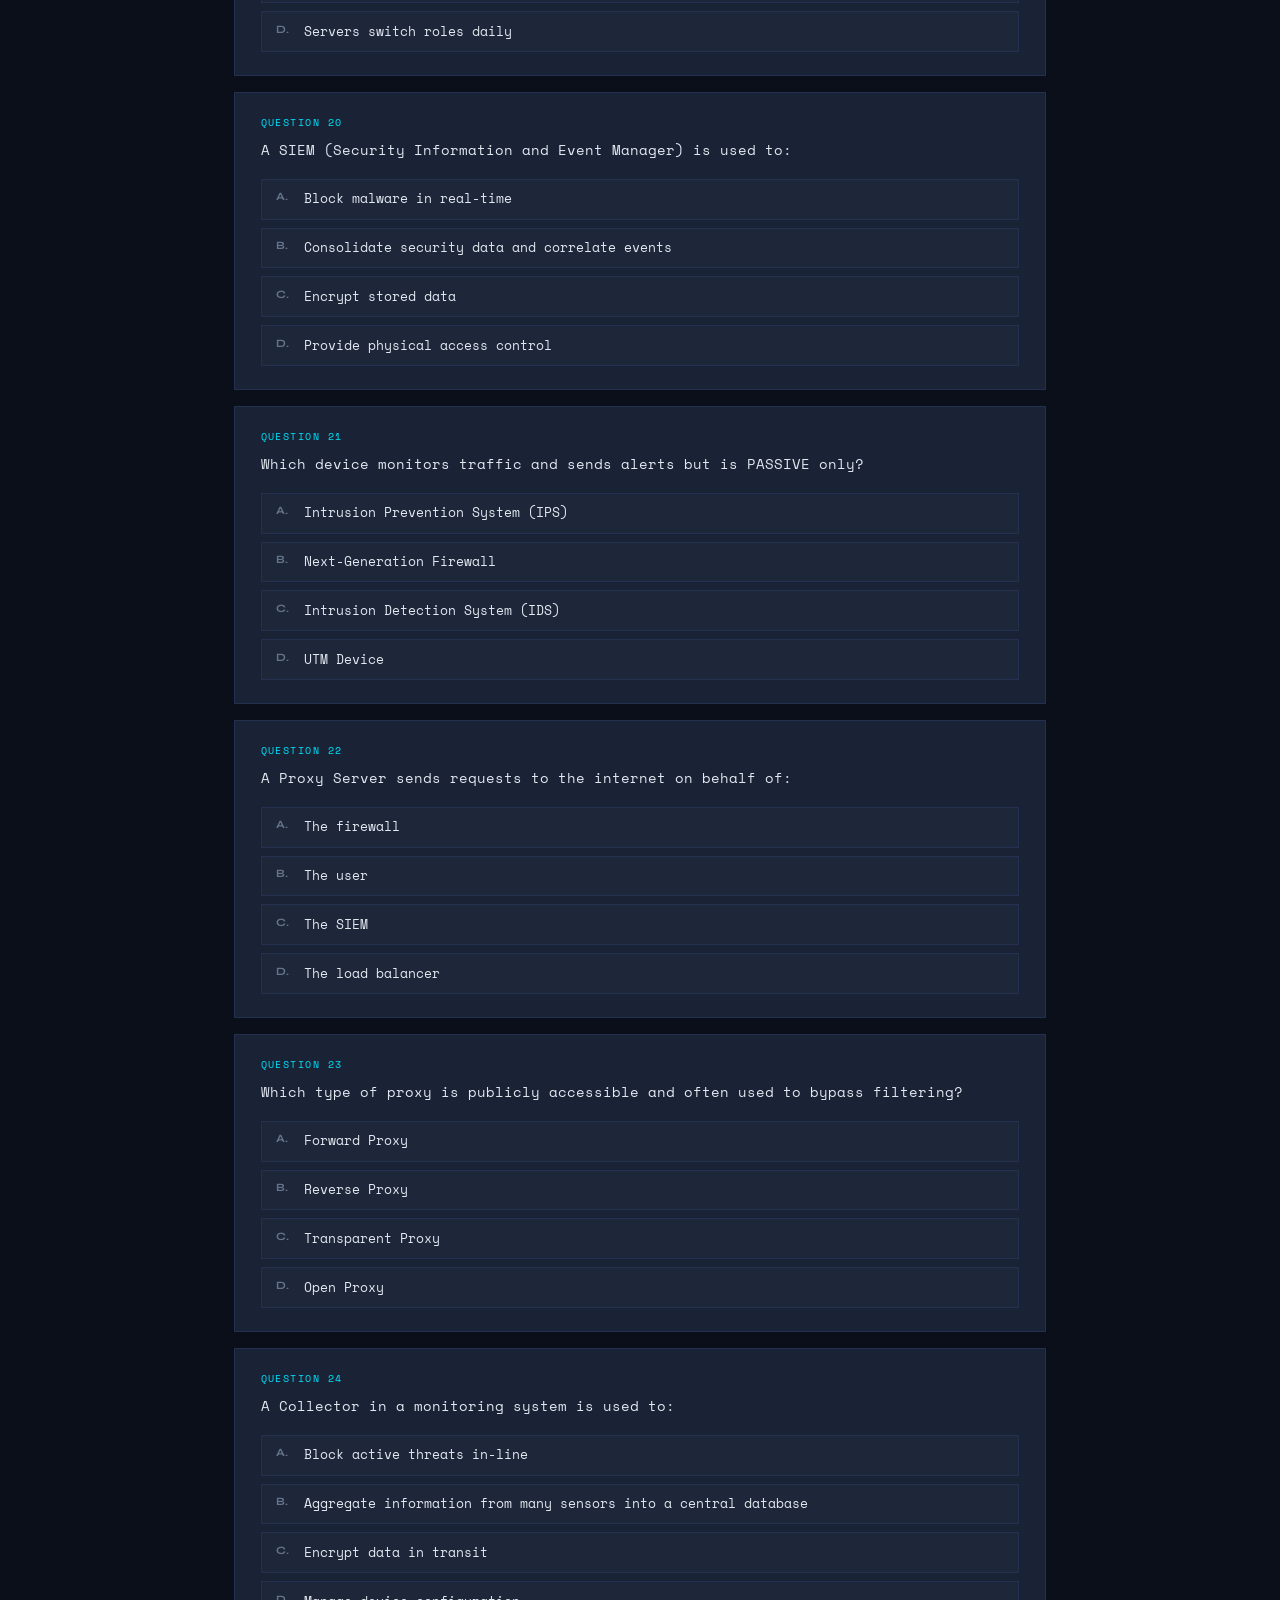
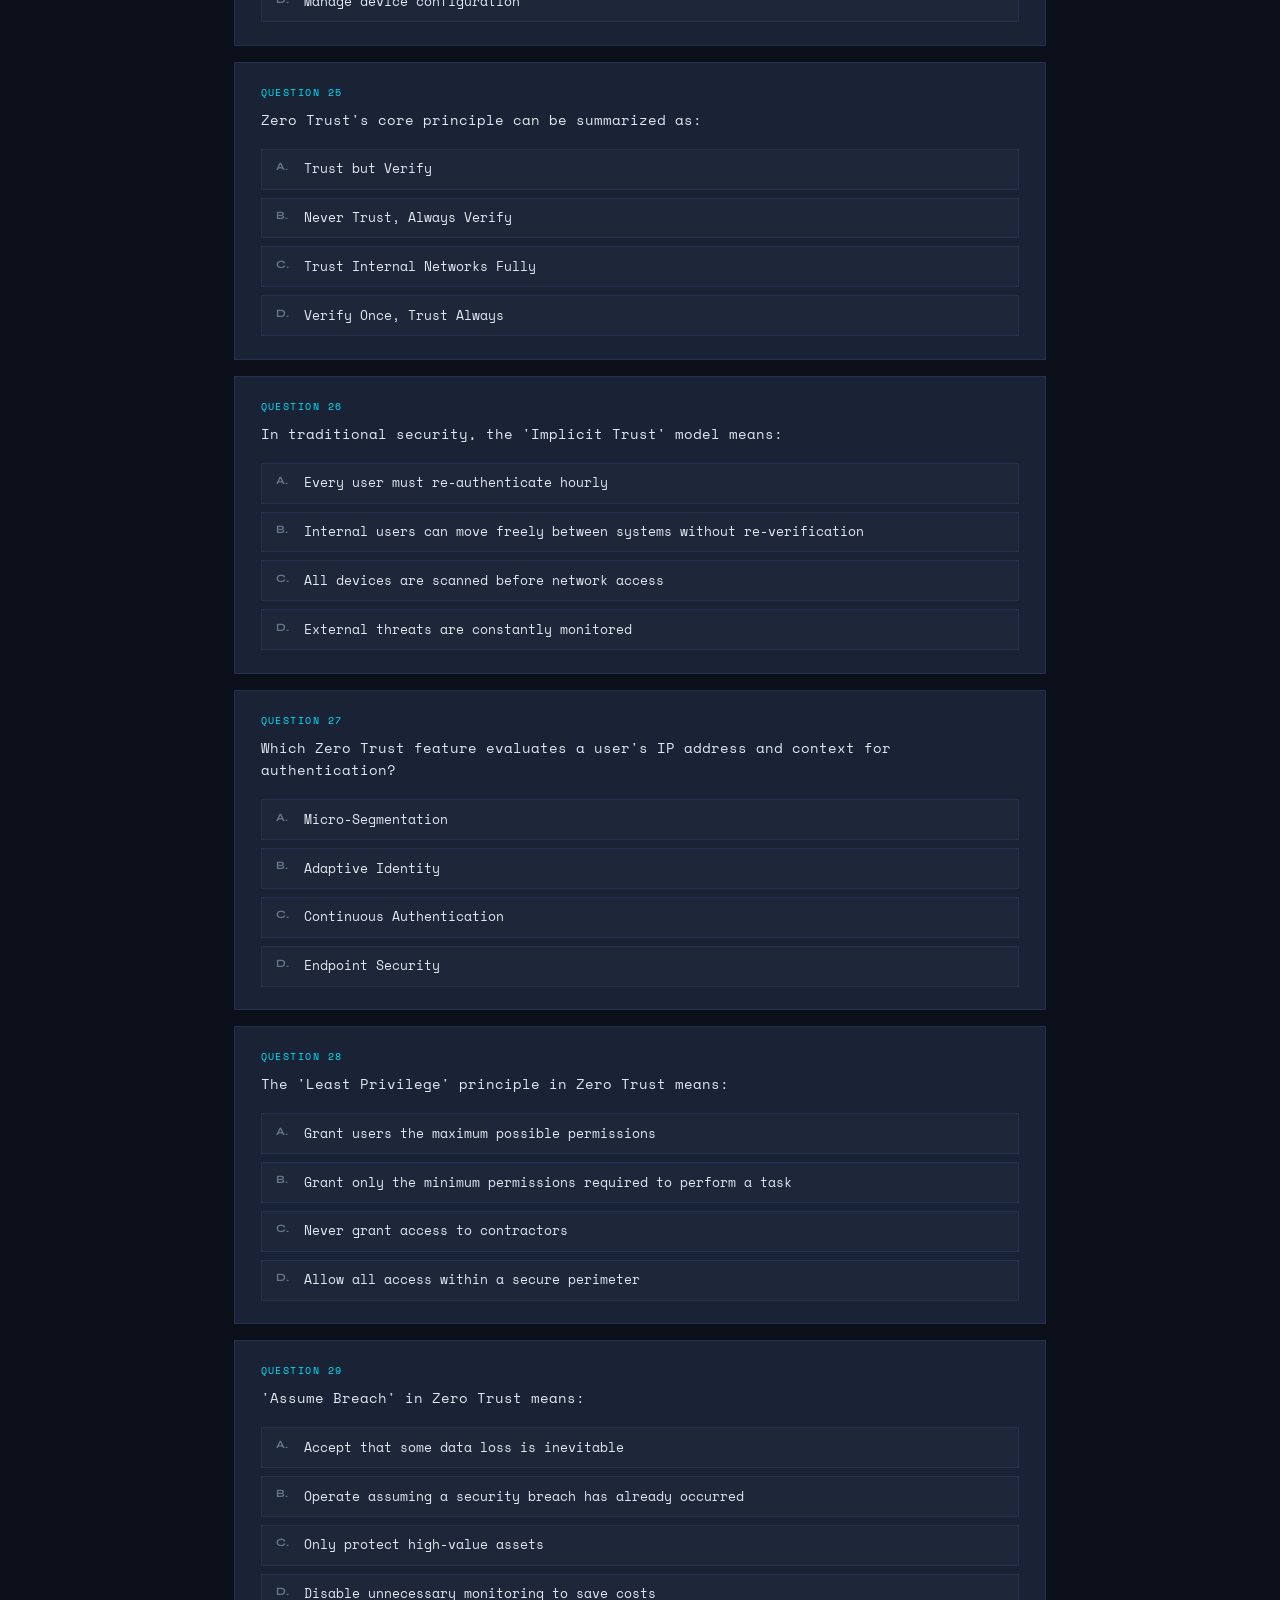
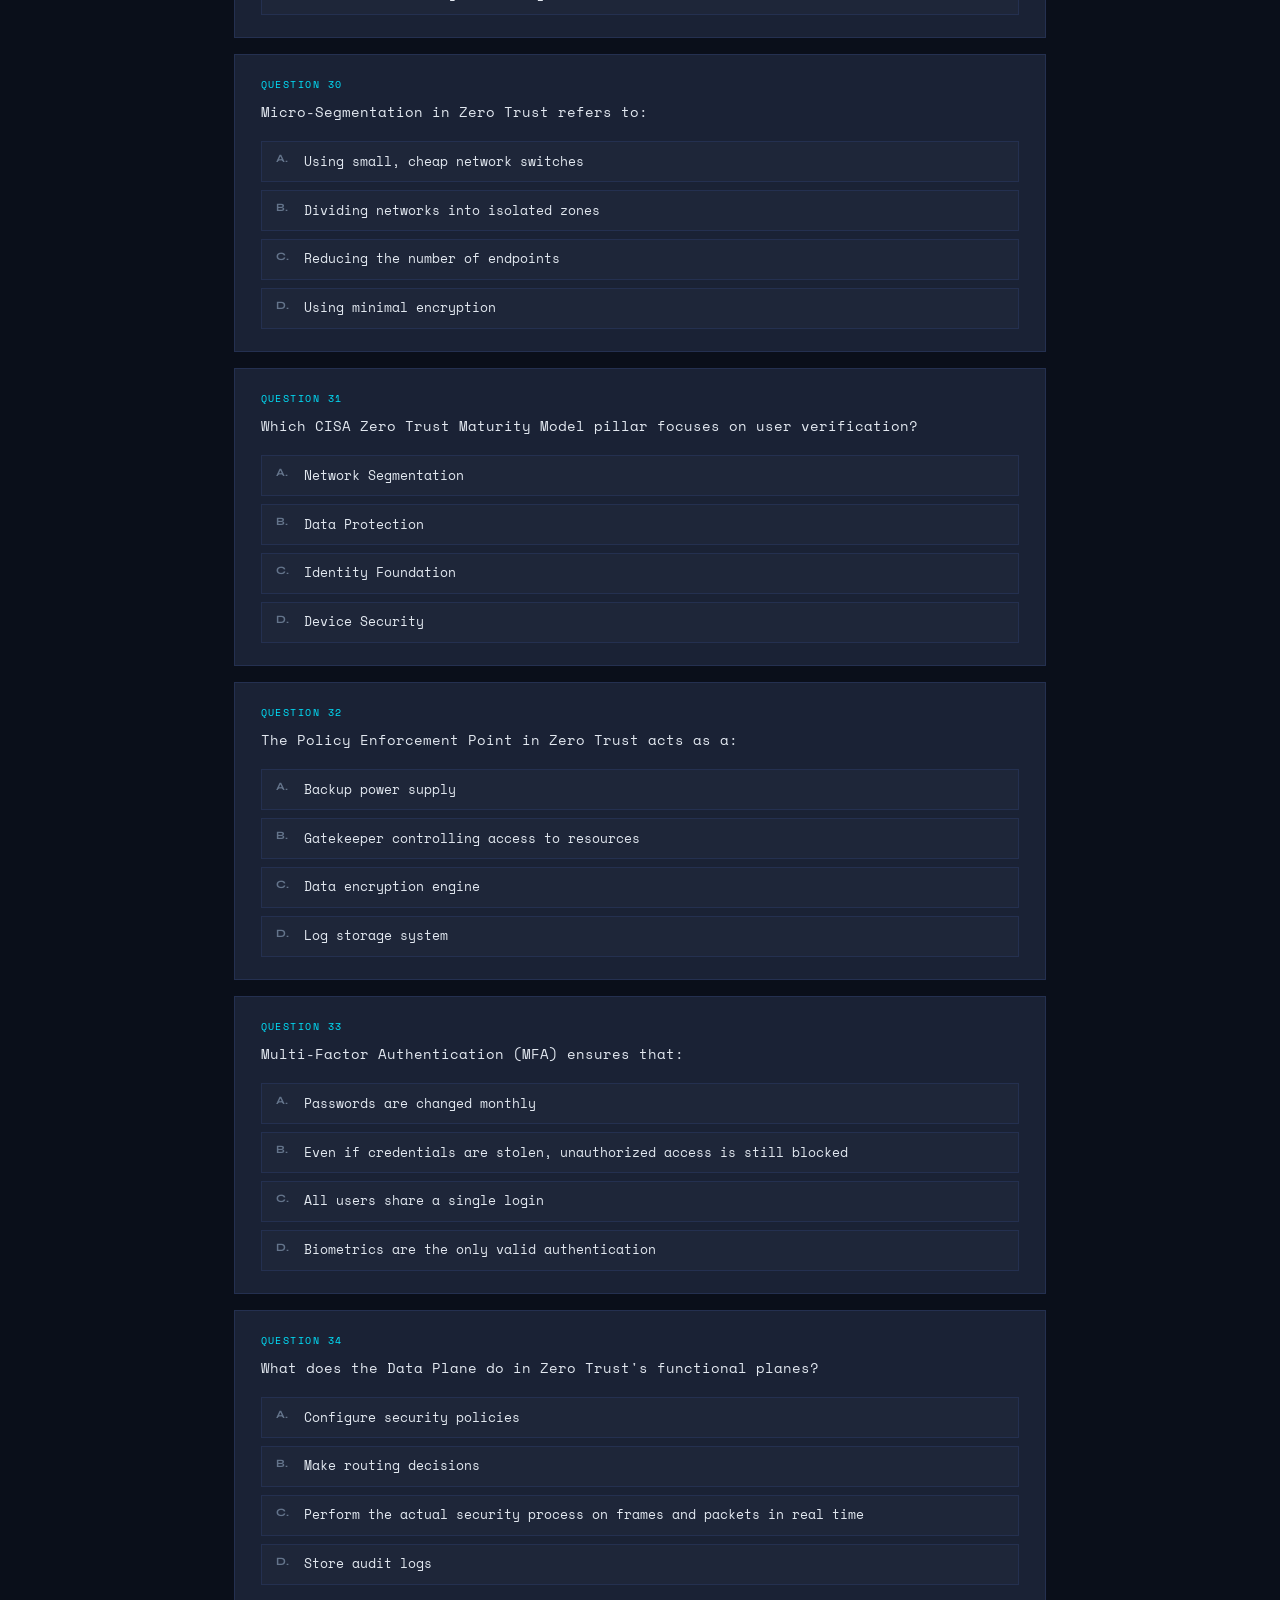
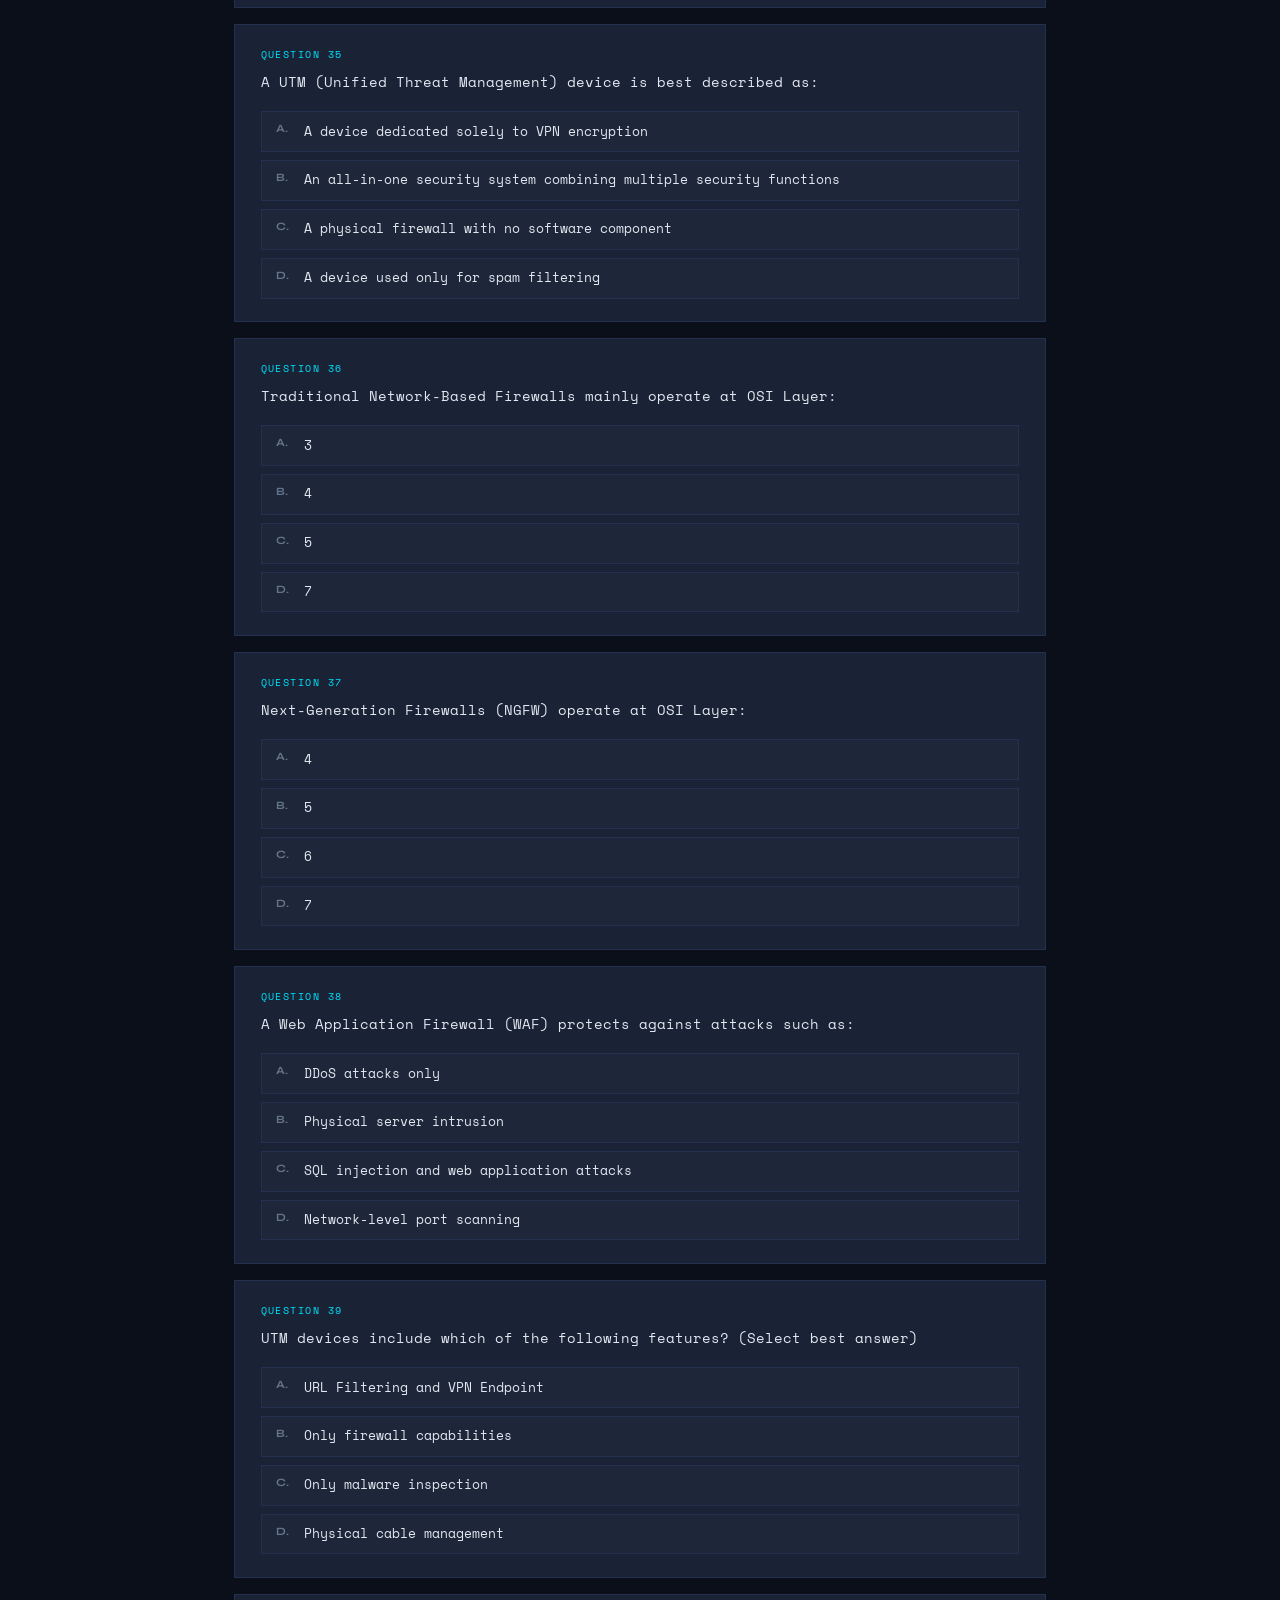
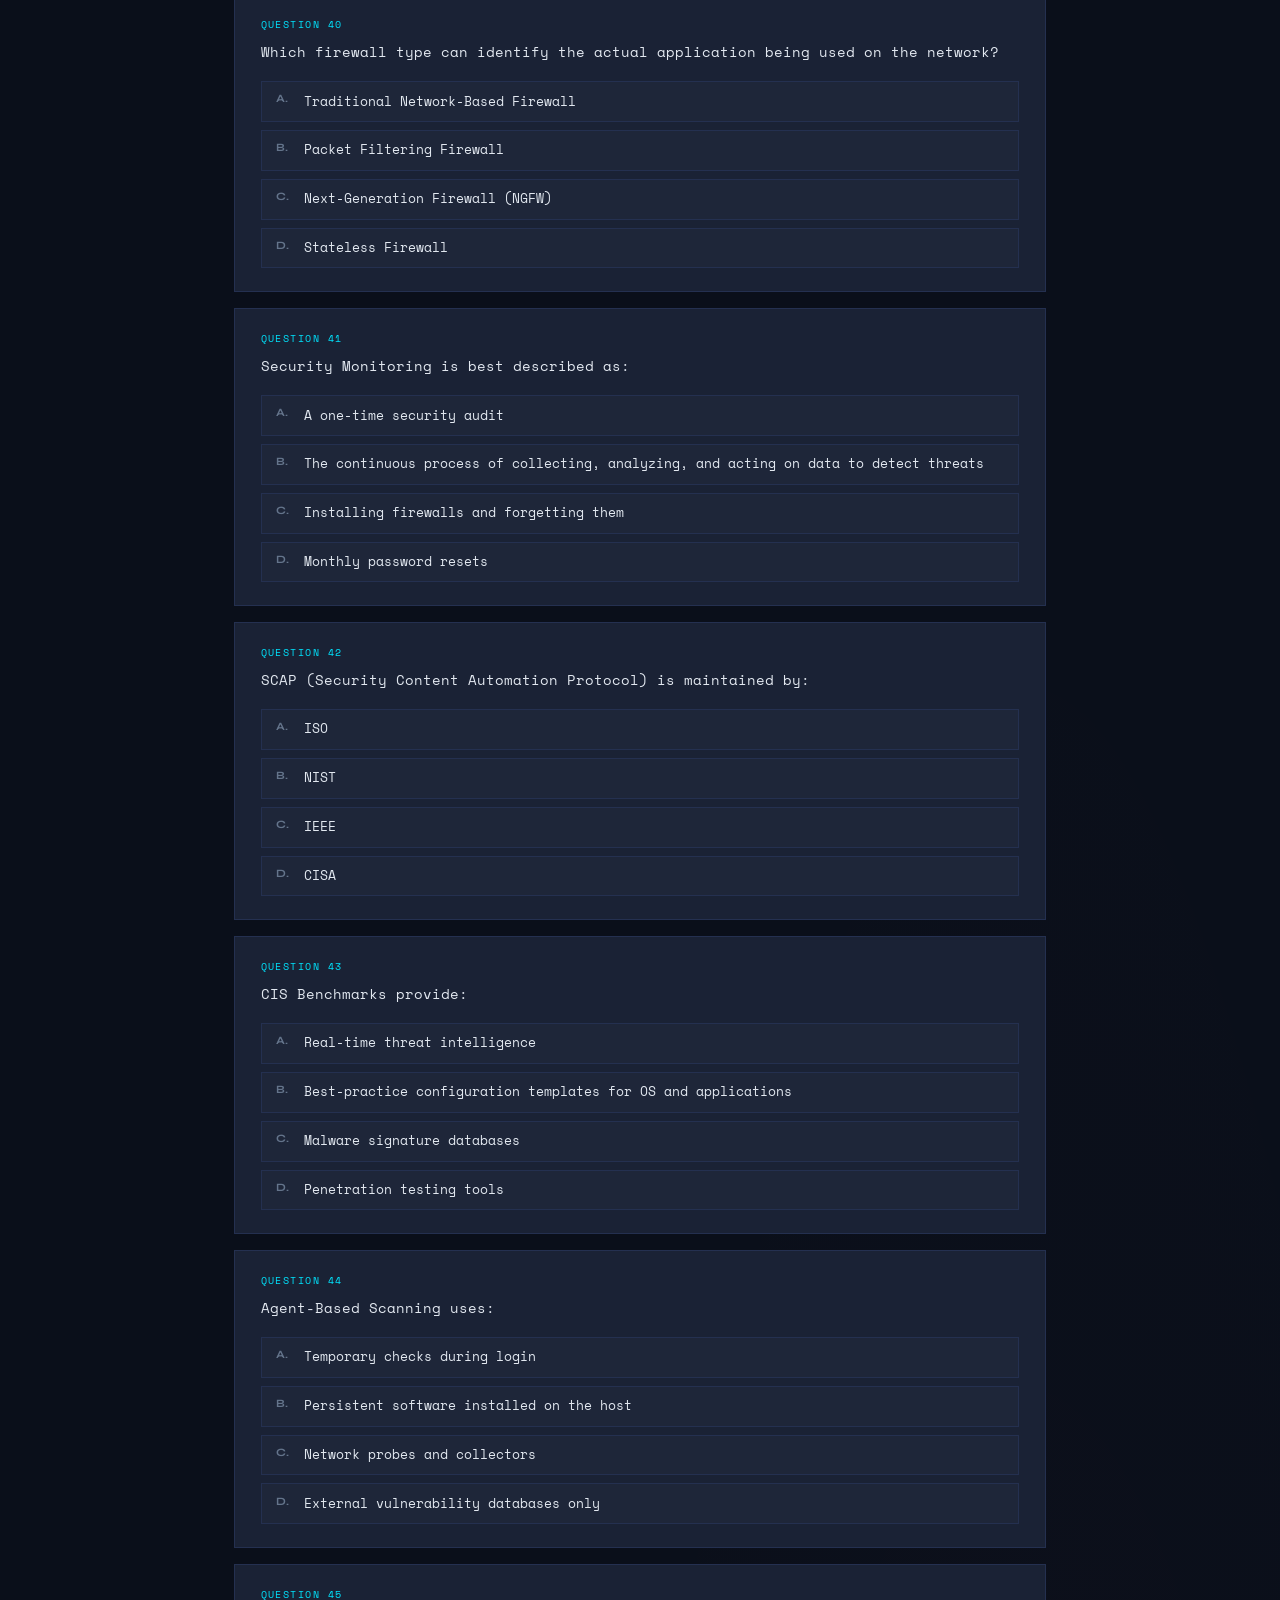
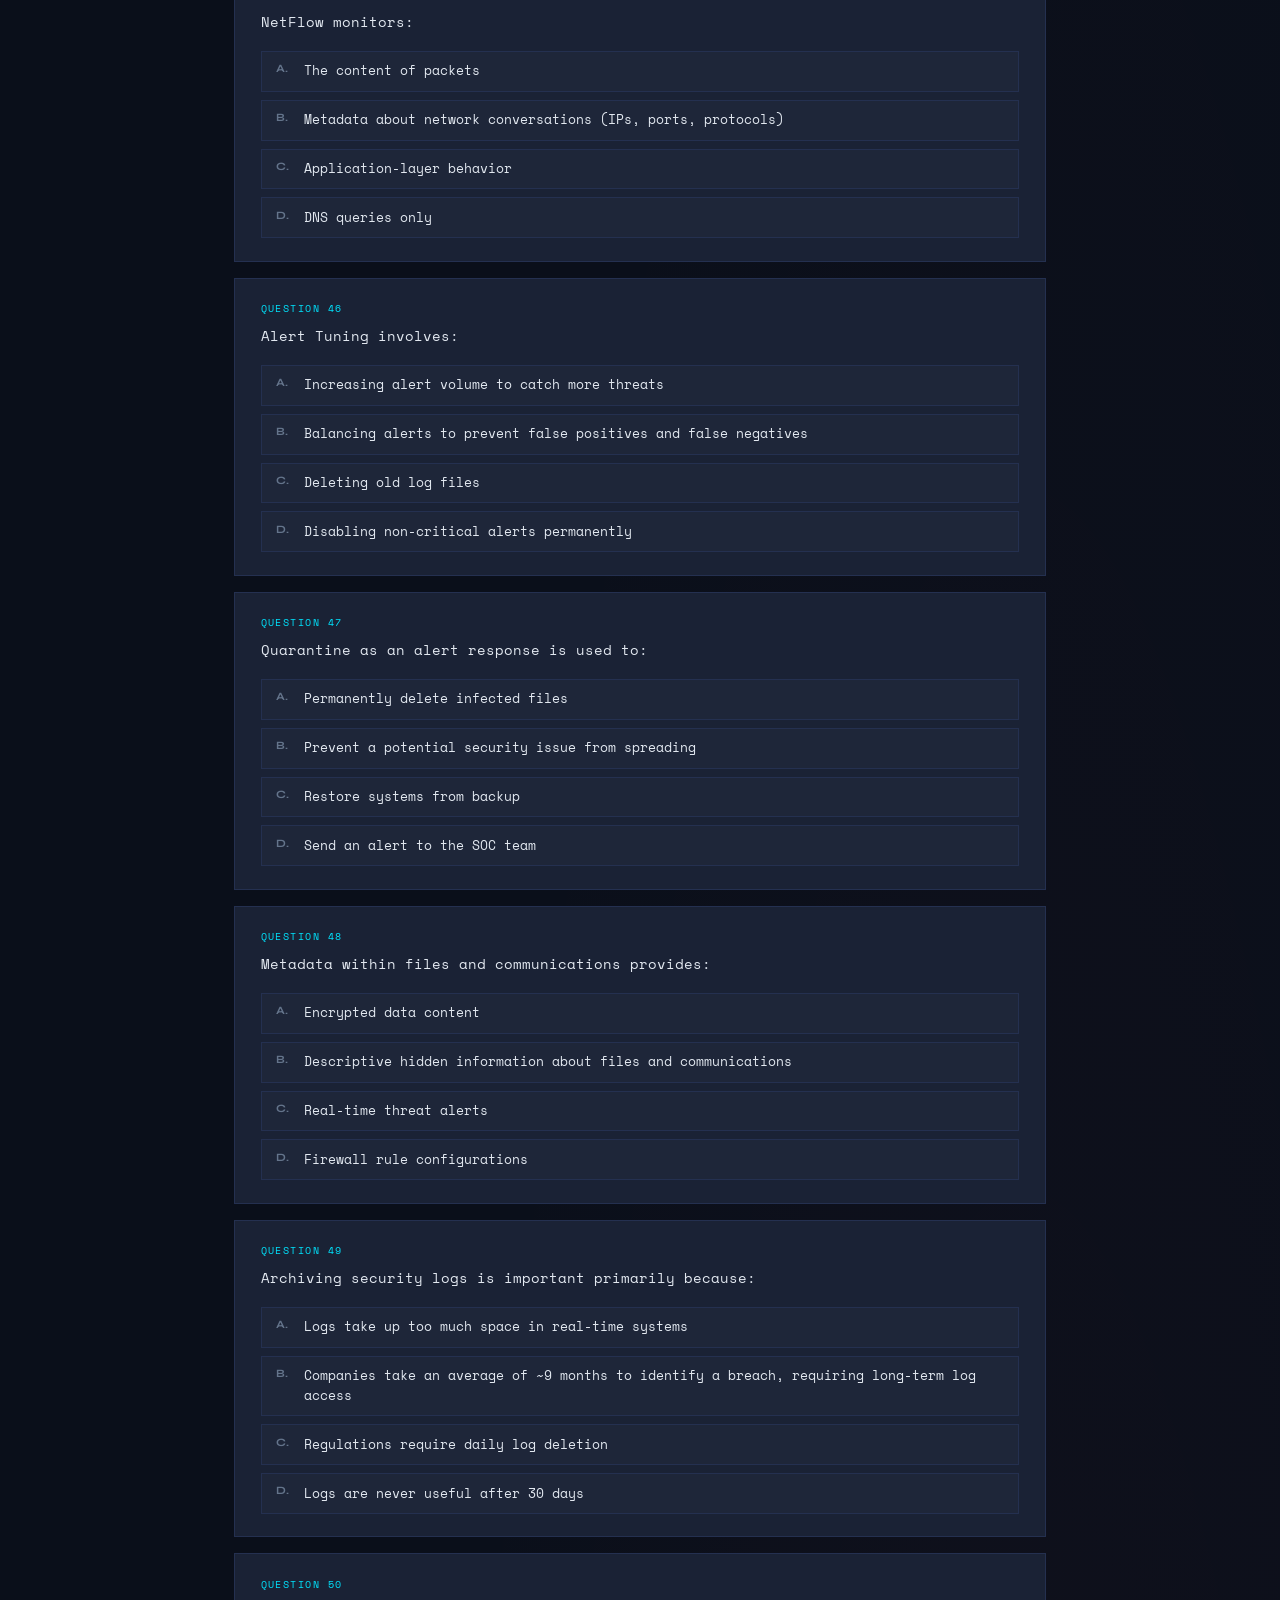
==== commit 437fe96f: "Create index.html" ====
--- a/index.html
+++ b/index.html
@@ -1,221 +1,971 @@
-<!DOCTYPE html>
-<html lang="en">
-<head>
-<meta charset="UTF-8">
-<meta name="viewport" content="width=device-width, initial-scale=1.0">
-<title>Cybersecurity Fundamentals — Reviewer</title>
-<link rel="stylesheet" href="styles.css">
-</head>
-<body>
-
-<header class="masthead">
-  <div class="masthead-top">
-    <span>NETWORK SECURITY · ENDPOINT PROTECTION · THREAT MANAGEMENT</span>
-    <span>LESSONS 1–15 · COMPLETE REVIEWER</span>
-  </div>
-  <div class="masthead-main">
-    <div class="masthead-title">
-      <div class="masthead-eyebrow">Cybersecurity Fundamentals</div>
-      <h1 class="masthead-h1">Network &amp; <em>Endpoint</em><br>Security Reviewer</h1>
-      <p class="masthead-sub">Firewalls · NAC · Sandbox · WAF · Email Gateway · Content Filters · WiFi · Endpoint Hardening · Monitoring · SOAR</p>
-    </div>
-    <div class="masthead-meta">
-      <strong>15</strong>
-      Lessons Covered
-    </div>
-  </div>
-</header>
-
-<nav class="nav">
-  <div class="nav-inner">
-    <a href="index.html" class="nav-btn active">Overview</a>
-    <a href="lessons1-5.html" class="nav-btn">Lessons 1–5</a>
-    <a href="lessons6-10.html" class="nav-btn">Lessons 6–10</a>
-    <a href="lessons11-15.html" class="nav-btn">Lessons 11–15</a>
-    <a href="quiz.html" class="nav-btn">Quiz</a>
-  </div>
-</nav>
-
-<main class="page">
-  <div class="section active" id="overview">
-
-    <!-- Intro -->
-    <div class="lesson-header">
-      <div class="lesson-num">✦</div>
-      <div class="lesson-title-block">
-        <div class="lesson-label">Course Overview</div>
-        <h2 class="lesson-title">What This Reviewer Covers</h2>
-      </div>
-    </div>
-
-    <div class="content-grid">
-      <div class="card card-accent">
-        <h4>About This Reviewer</h4>
-        <p>This reviewer covers all 10 lessons on network and endpoint security tools. Each lesson page contains complete notes, key terms, comparisons, and timelines drawn directly from the course material.</p>
-        <p>Use the navigation bar above to jump between lesson groups. Each file is self-contained and loads independently.</p>
-      </div>
-      <div class="card card-teal">
-        <h4>How to Use</h4>
-        <p><strong>Lessons 1–5</strong> covers perimeter and application security: Firewalls, Network Access Control, Sandbox, WAF, and Secure Email Gateway.</p>
-        <p><strong>Lessons 6–10</strong> covers content filtering, wireless security, endpoint hardening, endpoint monitoring, and SOAR automation.</p>
-        <p><strong>Lessons 11–15</strong> covers SIEM, SD-WAN, Zero Trust Network Access, Cloud Security, and SASE.</p>
-      </div>
-    </div>
-
-    <!-- Lesson Map -->
-    <div class="sec-divider"><div class="sec-divider-line"></div><div class="sec-divider-label">Lesson Map</div><div class="sec-divider-line"></div></div>
-
-    <div class="content-grid">
-      <div>
-        <div class="deflist">
-          <div class="deflist-item">
-            <div class="deflist-term">Lesson 1</div>
-            <div class="deflist-def"><strong>Firewalls</strong> — Stateless, stateful, application-layer, and next-generation firewalls. How packet filtering evolved.</div>
-          </div>
-          <div class="deflist-item">
-            <div class="deflist-term">Lesson 2</div>
-            <div class="deflist-def"><strong>Network Access Control (NAC)</strong> — IEEE 802.1X, device profiling, IoT challenges, guest access, segmentation.</div>
-          </div>
-          <div class="deflist-item">
-            <div class="deflist-term">Lesson 3</div>
-            <div class="deflist-def"><strong>Sandbox</strong> — Isolated analysis environments, zero-day defense, three generations of sandboxing.</div>
-          </div>
-          <div class="deflist-item">
-            <div class="deflist-term">Lesson 4</div>
-            <div class="deflist-def"><strong>WAF (Web Application Firewall)</strong> — HTTP/HTTPS inspection, SQL injection, XSS defense, ML-driven WAFs.</div>
-          </div>
-          <div class="deflist-item">
-            <div class="deflist-term">Lesson 5</div>
-            <div class="deflist-def"><strong>Secure Email Gateway (SEG)</strong> — Phishing, spam filters, DLP, authentication (SPF/DKIM/DMARC).</div>
-          </div>
-        </div>
-      </div>
-      <div>
-        <div class="deflist">
-          <div class="deflist-item">
-            <div class="deflist-term">Lesson 6</div>
-            <div class="deflist-def"><strong>Content Filters</strong> — Search engine, email, DNS-based, and web filters. CIPA compliance.</div>
-          </div>
-          <div class="deflist-item">
-            <div class="deflist-term">Lesson 7</div>
-            <div class="deflist-def"><strong>WiFi Security</strong> — WEP → WPA → WPA2 → WPA3, evil twin attacks, rogue APs, enterprise authentication.</div>
-          </div>
-          <div class="deflist-item">
-            <div class="deflist-term">Lesson 8</div>
-            <div class="deflist-def"><strong>Endpoint Hardening</strong> — Passwords, PoLP, BIOS/UEFI, firmware, FDE, DLP, patching, backups.</div>
-          </div>
-          <div class="deflist-item">
-            <div class="deflist-term">Lesson 9</div>
-            <div class="deflist-def"><strong>Endpoint Monitoring</strong> — EPP, IDS, EDR platforms, IoC detection, quarantine, patching cycles.</div>
-          </div>
-          <div class="deflist-item">
-            <div class="deflist-term">Lesson 10</div>
-            <div class="deflist-def"><strong>SOAR</strong> — Automation, playbooks, alert fatigue, orchestration, investigation, and incident response.</div>
-          </div>
-        </div>
-      </div>
-      <div>
-        <div class="deflist">
-          <div class="deflist-item">
-            <div class="deflist-term">Lesson 11</div>
-            <div class="deflist-def"><strong>SIEM</strong> — Security Information and Event Management. Collect, analyze, prove compliance. NOC/SOC integration, UEBA, machine learning.</div>
-          </div>
-          <div class="deflist-item">
-            <div class="deflist-term">Lesson 12</div>
-            <div class="deflist-def"><strong>SD-WAN</strong> — Software-Defined Wide Area Network. Application-aware routing, centralized control, Secure SD-WAN.</div>
-          </div>
-          <div class="deflist-item">
-            <div class="deflist-term">Lesson 13</div>
-            <div class="deflist-def"><strong>ZTNA</strong> — Zero Trust Network Access. Least privilege, device posture, network telemetry, FortiClient EMS.</div>
-          </div>
-          <div class="deflist-item">
-            <div class="deflist-term">Lesson 14</div>
-            <div class="deflist-def"><strong>Cloud Security</strong> — IaaS/PaaS/SaaS, shared responsibility model, multicloud challenges.</div>
-          </div>
-          <div class="deflist-item">
-            <div class="deflist-term">Lesson 15</div>
-            <div class="deflist-def"><strong>SASE</strong> — Secure Access Service Edge. SSE + SD-WAN, SWG, FWaaS, CASB, ZTNA, centralized management.</div>
-          </div>
-        </div>
-      </div>
-    </div>
-
-    <!-- Key terms overview -->
-    <div class="sec-divider"><div class="sec-divider-line"></div><div class="sec-divider-label">Master Glossary — Quick Reference</div><div class="sec-divider-line"></div></div>
-
-    <div class="card" style="margin-bottom:24px;">
-      <h4>Core Acronyms &amp; Terms</h4>
-      <div class="badge-list">
-        <span class="badge badge-red">NGFW</span>
-        <span class="badge badge-red">NAC</span>
-        <span class="badge badge-red">DPI</span>
-        <span class="badge badge-red">WAF</span>
-        <span class="badge badge-red">SEG</span>
-        <span class="badge badge-blue">IEEE 802.1X</span>
-        <span class="badge badge-blue">SPF</span>
-        <span class="badge badge-blue">DKIM</span>
-        <span class="badge badge-blue">DMARC</span>
-        <span class="badge badge-blue">WPA3</span>
-        <span class="badge badge-teal">PoLP</span>
-        <span class="badge badge-teal">FDE</span>
-        <span class="badge badge-teal">SED</span>
-        <span class="badge badge-teal">EDR</span>
-        <span class="badge badge-teal">EPP</span>
-        <span class="badge badge-teal">IDS</span>
-        <span class="badge badge-gold">SOAR</span>
-        <span class="badge badge-gold">DLP</span>
-        <span class="badge badge-gold">UTM</span>
-        <span class="badge badge-gold">IPS</span>
-        <span class="badge badge-ink">Stateless FW</span>
-        <span class="badge badge-ink">Stateful FW</span>
-        <span class="badge badge-ink">Zero-day</span>
-        <span class="badge badge-ink">Sandbox</span>
-        <span class="badge badge-ink">Phishing</span>
-        <span class="badge badge-ink">Ransomware</span>
-        <span class="badge badge-ink">SQL Injection</span>
-        <span class="badge badge-ink">XSS</span>
-        <span class="badge badge-ink">BYOD</span>
-        <span class="badge badge-ink">IoT</span>
-        <span class="badge badge-ink">SSID</span>
-        <span class="badge badge-ink">BIOS/UEFI</span>
-        <span class="badge badge-ink">TPM</span>
-        <span class="badge badge-ink">IoC</span>
-        <span class="badge badge-ink">Playbook</span>
-      </div>
-    </div>
-
-    <div class="content-grid three">
-      <div class="card card-accent">
-        <h3>Firewall Generations</h3>
-        <p><strong>1st Gen:</strong> Stateless — filters by IP, protocol, port</p>
-        <p><strong>2nd Gen:</strong> Stateful — tracks 5-tuple &amp; connection state</p>
-        <p><strong>3rd Gen:</strong> Application layer filtering (HTTP, FTP, DNS)</p>
-        <p><strong>NGFW:</strong> DPI + sandbox + AI + segmentation</p>
-      </div>
-      <div class="card card-teal">
-        <h3>Sandbox Generations</h3>
-        <p><strong>1st Gen:</strong> Standalone — poor integration &amp; intel sharing</p>
-        <p><strong>2nd Gen:</strong> Integrated — centralized threat correlation</p>
-        <p><strong>3rd Gen:</strong> AI/ML-driven — proactive, MITRE ATT&amp;CK, real-time</p>
-      </div>
-      <div class="card card-blue">
-        <h3>WAF Generations</h3>
-        <p><strong>1st Gen:</strong> Blocklists + signature-based detection</p>
-        <p><strong>2nd Gen:</strong> Behavior baselines + heuristics + session monitoring</p>
-        <p><strong>3rd Gen:</strong> Machine learning, DDoS defense, DLP, sandbox integration</p>
-      </div>
-    </div>
-
-    <div class="callout callout-blue" style="margin-top:24px;">
-      <strong>Navigation tip:</strong> Each lesson page is fully standalone. Click <em>Lessons 1–5</em>, <em>Lessons 6–10</em>, or <em>Lessons 11–15</em> in the navigation bar to begin reviewing. Every lesson includes key concepts, detailed notes, comparisons, and important definitions.
-    </div>
-
-  </div><!-- /section -->
-</main>
-
-<footer class="footer">
-  CYBERSECURITY FUNDAMENTALS REVIEWER · LESSONS 1–15 · NETWORK &amp; ENDPOINT SECURITY
-</footer>
-
-</body>
-</html>+<!DOCTYPE html>
+<html lang="en">
+<head>
+<meta charset="UTF-8">
+<meta name="viewport" content="width=device-width, initial-scale=1.0">
+<title>CIA 1101 — Information Assurance Exam</title>
+<link href="https://fonts.googleapis.com/css2?family=Space+Mono:ital,wght@0,400;0,700;1,400&family=Syne:wght@400;600;700;800&display=swap" rel="stylesheet">
+<style>
+  :root {
+    --bg: #0a0f1a;
+    --surface: #111827;
+    --card: #1a2235;
+    --border: #243050;
+    --accent: #00e5ff;
+    --accent2: #ff4d6d;
+    --accent3: #a8ff78;
+    --text: #e2e8f0;
+    --muted: #64748b;
+    --correct: #22c55e;
+    --wrong: #ef4444;
+    --highlight: #fbbf24;
+    --font-display: 'Syne', sans-serif;
+    --font-mono: 'Space Mono', monospace;
+  }
+
+  * { box-sizing: border-box; margin: 0; padding: 0; }
+
+  body {
+    background: var(--bg);
+    color: var(--text);
+    font-family: var(--font-mono);
+    min-height: 100vh;
+    background-image:
+      radial-gradient(ellipse 80% 50% at 50% -20%, rgba(0,229,255,0.07), transparent),
+      radial-gradient(ellipse 60% 40% at 80% 100%, rgba(255,77,109,0.05), transparent);
+  }
+
+  /* HEADER */
+  header {
+    text-align: center;
+    padding: 3rem 2rem 2rem;
+    border-bottom: 1px solid var(--border);
+    position: relative;
+    overflow: hidden;
+  }
+
+  header::before {
+    content: '';
+    position: absolute; inset: 0;
+    background: repeating-linear-gradient(
+      90deg,
+      transparent,
+      transparent 60px,
+      rgba(0,229,255,0.015) 60px,
+      rgba(0,229,255,0.015) 61px
+    );
+    pointer-events: none;
+  }
+
+  .exam-badge {
+    display: inline-block;
+    font-family: var(--font-mono);
+    font-size: 0.65rem;
+    letter-spacing: 0.2em;
+    text-transform: uppercase;
+    color: var(--accent);
+    border: 1px solid var(--accent);
+    padding: 0.3rem 0.8rem;
+    margin-bottom: 1.2rem;
+    animation: pulse-border 3s ease-in-out infinite;
+  }
+
+  @keyframes pulse-border {
+    0%, 100% { box-shadow: 0 0 0 0 rgba(0,229,255,0); }
+    50% { box-shadow: 0 0 10px 2px rgba(0,229,255,0.2); }
+  }
+
+  h1 {
+    font-family: var(--font-display);
+    font-size: clamp(1.8rem, 5vw, 3.2rem);
+    font-weight: 800;
+    line-height: 1.1;
+    letter-spacing: -0.02em;
+    color: var(--text);
+  }
+
+  h1 span { color: var(--accent); }
+
+  .subtitle {
+    margin-top: 0.8rem;
+    font-size: 0.78rem;
+    color: var(--muted);
+    letter-spacing: 0.05em;
+  }
+
+  /* SCORE PANEL */
+  #score-panel {
+    display: flex;
+    justify-content: center;
+    gap: 2rem;
+    flex-wrap: wrap;
+    padding: 1.5rem 2rem;
+    border-bottom: 1px solid var(--border);
+    background: rgba(17,24,39,0.6);
+    backdrop-filter: blur(8px);
+    position: sticky;
+    top: 0;
+    z-index: 100;
+  }
+
+  .score-item {
+    text-align: center;
+  }
+
+  .score-label {
+    font-size: 0.6rem;
+    letter-spacing: 0.15em;
+    text-transform: uppercase;
+    color: var(--muted);
+    margin-bottom: 0.25rem;
+  }
+
+  .score-value {
+    font-family: var(--font-display);
+    font-size: 1.6rem;
+    font-weight: 700;
+    color: var(--accent);
+  }
+
+  /* MAIN */
+  main {
+    max-width: 860px;
+    margin: 0 auto;
+    padding: 2.5rem 1.5rem 5rem;
+  }
+
+  /* SECTION TITLES */
+  .section-header {
+    display: flex;
+    align-items: center;
+    gap: 1rem;
+    margin: 3rem 0 1.5rem;
+  }
+
+  .section-tag {
+    font-family: var(--font-display);
+    font-size: 0.7rem;
+    font-weight: 700;
+    letter-spacing: 0.2em;
+    text-transform: uppercase;
+    background: var(--accent);
+    color: var(--bg);
+    padding: 0.25rem 0.7rem;
+    flex-shrink: 0;
+  }
+
+  .section-line {
+    flex: 1;
+    height: 1px;
+    background: var(--border);
+  }
+
+  .section-count {
+    font-size: 0.65rem;
+    color: var(--muted);
+    flex-shrink: 0;
+  }
+
+  /* QUESTION CARDS */
+  .question-card {
+    background: var(--card);
+    border: 1px solid var(--border);
+    margin-bottom: 1rem;
+    padding: 1.4rem 1.6rem;
+    transition: border-color 0.2s;
+    position: relative;
+    animation: fadeUp 0.3s ease both;
+  }
+
+  @keyframes fadeUp {
+    from { opacity: 0; transform: translateY(8px); }
+    to { opacity: 1; transform: translateY(0); }
+  }
+
+  .question-card:hover {
+    border-color: rgba(0,229,255,0.25);
+  }
+
+  .q-num {
+    font-size: 0.6rem;
+    color: var(--accent);
+    letter-spacing: 0.15em;
+    margin-bottom: 0.6rem;
+    text-transform: uppercase;
+  }
+
+  .q-text {
+    font-size: 0.88rem;
+    line-height: 1.6;
+    color: var(--text);
+    margin-bottom: 1.1rem;
+  }
+
+  /* OPTIONS */
+  .options { display: flex; flex-direction: column; gap: 0.5rem; }
+
+  .option {
+    display: flex;
+    align-items: flex-start;
+    gap: 0.75rem;
+    padding: 0.6rem 0.9rem;
+    border: 1px solid var(--border);
+    cursor: pointer;
+    transition: all 0.15s;
+    background: rgba(255,255,255,0.02);
+    user-select: none;
+  }
+
+  .option:hover:not(.locked) {
+    border-color: var(--accent);
+    background: rgba(0,229,255,0.05);
+  }
+
+  .option-letter {
+    font-family: var(--font-display);
+    font-size: 0.7rem;
+    font-weight: 700;
+    color: var(--muted);
+    flex-shrink: 0;
+    padding-top: 0.05rem;
+    min-width: 1rem;
+  }
+
+  .option-text {
+    font-size: 0.82rem;
+    line-height: 1.5;
+    color: var(--text);
+  }
+
+  .option.selected {
+    border-color: var(--accent);
+    background: rgba(0,229,255,0.08);
+  }
+
+  .option.selected .option-letter { color: var(--accent); }
+
+  .option.correct {
+    border-color: var(--correct);
+    background: rgba(34,197,94,0.1);
+  }
+
+  .option.correct .option-letter { color: var(--correct); }
+
+  .option.wrong {
+    border-color: var(--wrong);
+    background: rgba(239,68,68,0.1);
+  }
+
+  .option.wrong .option-letter { color: var(--wrong); }
+
+  .option.reveal-correct {
+    border-color: var(--correct);
+    background: rgba(34,197,94,0.06);
+  }
+
+  .option.reveal-correct .option-letter { color: var(--correct); }
+
+  .option.locked { cursor: default; }
+
+  /* FEEDBACK */
+  .feedback {
+    margin-top: 0.75rem;
+    font-size: 0.75rem;
+    display: none;
+    padding: 0.5rem 0.8rem;
+    border-left: 2px solid;
+  }
+
+  .feedback.show { display: block; }
+  .feedback.correct-fb { border-color: var(--correct); color: var(--correct); }
+  .feedback.wrong-fb { border-color: var(--wrong); color: var(--muted); }
+
+  /* STATUS ICON */
+  .q-status {
+    position: absolute;
+    top: 1.1rem;
+    right: 1.2rem;
+    font-size: 0.9rem;
+    display: none;
+  }
+
+  .q-status.show { display: block; }
+
+  /* MATCHING SECTION */
+  .matching-grid {
+    display: grid;
+    grid-template-columns: 1fr 1fr;
+    gap: 1rem;
+    margin-bottom: 1.5rem;
+  }
+
+  @media (max-width: 600px) { .matching-grid { grid-template-columns: 1fr; } }
+
+  .match-col-header {
+    font-size: 0.65rem;
+    letter-spacing: 0.12em;
+    text-transform: uppercase;
+    color: var(--accent);
+    margin-bottom: 0.5rem;
+    padding-bottom: 0.4rem;
+    border-bottom: 1px solid var(--border);
+  }
+
+  .match-item {
+    background: var(--card);
+    border: 1px solid var(--border);
+    padding: 0.65rem 0.9rem;
+    margin-bottom: 0.45rem;
+    font-size: 0.82rem;
+    cursor: pointer;
+    transition: all 0.15s;
+    user-select: none;
+    position: relative;
+  }
+
+  .match-item:hover:not(.matched):not(.locked) {
+    border-color: var(--accent);
+    background: rgba(0,229,255,0.05);
+  }
+
+  .match-item.selected-term {
+    border-color: var(--highlight);
+    background: rgba(251,191,36,0.08);
+  }
+
+  .match-item.matched {
+    border-color: var(--correct);
+    background: rgba(34,197,94,0.08);
+    cursor: default;
+  }
+
+  .match-item.wrong-match {
+    border-color: var(--wrong);
+    background: rgba(239,68,68,0.08);
+    animation: shake 0.3s ease;
+  }
+
+  @keyframes shake {
+    0%,100% { transform: translateX(0); }
+    25% { transform: translateX(-4px); }
+    75% { transform: translateX(4px); }
+  }
+
+  .match-item .match-key {
+    font-size: 0.65rem;
+    font-weight: 700;
+    color: var(--accent);
+    margin-bottom: 0.2rem;
+  }
+
+  .match-result {
+    display: none;
+    margin-top: 1rem;
+    font-size: 0.8rem;
+    color: var(--muted);
+    border-top: 1px solid var(--border);
+    padding-top: 0.75rem;
+  }
+
+  .match-result.show { display: block; }
+
+  .match-pair {
+    display: flex;
+    gap: 0.5rem;
+    align-items: flex-start;
+    padding: 0.3rem 0;
+    border-bottom: 1px solid rgba(255,255,255,0.04);
+  }
+
+  .match-arrow { color: var(--accent); flex-shrink: 0; }
+
+  /* SUBMIT BUTTON */
+  .submit-wrap {
+    text-align: center;
+    margin-top: 3rem;
+  }
+
+  .btn-submit {
+    font-family: var(--font-display);
+    font-size: 0.95rem;
+    font-weight: 700;
+    letter-spacing: 0.08em;
+    text-transform: uppercase;
+    background: var(--accent);
+    color: var(--bg);
+    border: none;
+    padding: 1rem 3rem;
+    cursor: pointer;
+    transition: all 0.2s;
+    clip-path: polygon(0 0, calc(100% - 12px) 0, 100% 12px, 100% 100%, 12px 100%, 0 calc(100% - 12px));
+  }
+
+  .btn-submit:hover {
+    background: #fff;
+    transform: translateY(-2px);
+    box-shadow: 0 0 20px rgba(0,229,255,0.3);
+  }
+
+  /* FINAL RESULT */
+  #final-result {
+    display: none;
+    margin-top: 2rem;
+    padding: 2rem;
+    background: var(--card);
+    border: 1px solid var(--border);
+    text-align: center;
+  }
+
+  #final-result.show { display: block; }
+
+  .grade-circle {
+    width: 100px;
+    height: 100px;
+    border-radius: 50%;
+    border: 3px solid var(--accent);
+    display: flex;
+    flex-direction: column;
+    align-items: center;
+    justify-content: center;
+    margin: 0 auto 1.2rem;
+    box-shadow: 0 0 30px rgba(0,229,255,0.15);
+  }
+
+  .grade-pct {
+    font-family: var(--font-display);
+    font-size: 1.6rem;
+    font-weight: 800;
+    color: var(--accent);
+    line-height: 1;
+  }
+
+  .grade-label {
+    font-size: 0.6rem;
+    color: var(--muted);
+    letter-spacing: 0.1em;
+  }
+
+  .result-msg {
+    font-family: var(--font-display);
+    font-size: 1.1rem;
+    font-weight: 700;
+    margin-bottom: 0.5rem;
+  }
+
+  .result-detail {
+    font-size: 0.78rem;
+    color: var(--muted);
+  }
+
+  .progress-bar-wrap {
+    height: 4px;
+    background: var(--border);
+    margin: 1.2rem 0 0.4rem;
+    overflow: hidden;
+  }
+
+  .progress-bar {
+    height: 100%;
+    background: var(--accent);
+    transition: width 1s ease;
+    width: 0;
+  }
+</style>
+</head>
+<body>
+
+<header>
+  <div class="exam-badge">CIA 1101 — Assessment</div>
+  <h1>Information <span>Assurance</span><br>Exam</h1>
+  <p class="subtitle">75 Items &nbsp;|&nbsp; Multiple Choice & Matching Type &nbsp;|&nbsp; Lessons 1–8</p>
+</header>
+
+<div id="score-panel">
+  <div class="score-item">
+    <div class="score-label">Score</div>
+    <div class="score-value" id="live-score">0</div>
+  </div>
+  <div class="score-item">
+    <div class="score-label">Answered</div>
+    <div class="score-value" id="live-answered">0</div>
+  </div>
+  <div class="score-item">
+    <div class="score-label">Total Items</div>
+    <div class="score-value">75</div>
+  </div>
+  <div class="score-item">
+    <div class="score-label">Accuracy</div>
+    <div class="score-value" id="live-accuracy">—</div>
+  </div>
+</div>
+
+<main>
+
+<!-- ========== PART 1: MULTIPLE CHOICE ========== -->
+<div class="section-header">
+  <span class="section-tag">Part I</span>
+  <div class="section-line"></div>
+  <span class="section-count">Items 1–55 · Multiple Choice</span>
+</div>
+
+<div id="mc-container"></div>
+
+<!-- ========== PART 2: MATCHING TYPE ========== -->
+<div class="section-header">
+  <span class="section-tag">Part II</span>
+  <div class="section-line"></div>
+  <span class="section-count">Items 56–75 · Matching Type</span>
+</div>
+
+<p style="font-size:0.78rem;color:var(--muted);margin-bottom:1.5rem;line-height:1.7;">
+  Click a term in Column A, then click its matching definition in Column B. Correct pairs will lock in green.
+</p>
+
+<div id="matching-container"></div>
+
+<!-- ========== SUBMIT ========== -->
+<div class="submit-wrap">
+  <button class="btn-submit" onclick="submitExam()">Submit Exam &rarr;</button>
+</div>
+
+<div id="final-result">
+  <div class="grade-circle">
+    <div class="grade-pct" id="final-pct">0%</div>
+    <div class="grade-label">Grade</div>
+  </div>
+  <div class="result-msg" id="result-msg"></div>
+  <div class="result-detail" id="result-detail"></div>
+  <div class="progress-bar-wrap"><div class="progress-bar" id="result-bar"></div></div>
+</div>
+
+</main>
+
+<script>
+// =====================================================================
+// DATA
+// =====================================================================
+
+const mcQuestions = [
+  // LESSON 1 — Network Infrastructure
+  {q:"What is Defense-in-Depth?", opts:["Using a single strong firewall to protect a network","A cybersecurity strategy using multiple layers of security","Physically isolating servers from external networks","Encrypting all data in transit"], ans:1},
+  {q:"An Air Gap in network segmentation means:", opts:["Devices share the same VLAN","No physical connection exists between two network segments","Devices communicate through an encrypted tunnel","A virtual separation of network traffic"], ans:1},
+  {q:"VLANs (Virtual Local Area Networks) are segmented:", opts:["Physically with separate switches","Logically without physical separation","Using dedicated routers only","Through hardware air gaps"], ans:1},
+  {q:"Which layer of the SDN model is responsible for processing network frames and packets?", opts:["Control Plane","Management Plane","Data Plane","Application Plane"], ans:2},
+  {q:"What does the Control Plane in SDN manage?", opts:["Encrypting traffic between nodes","Routing tables and forwarding decisions","SSH and API configuration","Caching frequently accessed data"], ans:1},
+  {q:"The Management Plane is responsible for:", opts:["Processing real-time network data","Making routing decisions","Configuring and managing devices (SSH, SNMP, API)","Forwarding packets between interfaces"], ans:2},
+  {q:"Which perimeter filtering method tracks active connection states?", opts:["Packet Filtering","Stateful Inspection","Application-Layer Firewall","UTM"], ans:1},
+  {q:"A Next-Generation Firewall combines which capabilities?", opts:["Packet filtering and VPN only","Stateful inspection, application awareness, and IDS/IPS","URL filtering and spam blocking","NAT and content switching"], ans:1},
+  {q:"Which type of firewall inspects packet contents at Layer 7?", opts:["Network-Based Firewall","Packet Filtering Firewall","Application-Layer (Proxy) Firewall","Stateless Firewall"], ans:2},
+  {q:"Internal Segmentation limits an attacker's ability to perform:", opts:["Phishing attacks","Lateral movement inside the network","DDoS attacks","Social engineering"], ans:1},
+
+  // LESSON 2 — Secure Infrastructure
+  {q:"What does 'Attack Surface' refer to in cybersecurity?", opts:["The total area of physical server rooms","All potential vulnerabilities an attacker could exploit","The number of firewalls deployed","The geographic coverage of a network"], ans:1},
+  {q:"Zone-based security is more flexible than:", opts:["Firewall rules","IP address range-based policies","VLAN configurations","Encryption standards"], ans:1},
+  {q:"The goal regarding an organization's attack surface is to:", opts:["Maximize it for redundancy","Minimize it","Keep it constant","Document it only"], ans:1},
+  {q:"Which of the following contributes to overall network connectivity security?", opts:["Application-level encryption only","Network-level encryption only","Secure network cabling, application-level, and network-level encryption","Only physical locks on server rooms"], ans:2},
+
+  // LESSON 3 — Network Appliances
+  {q:"A Jump Server is best described as:", opts:["A server that automatically patches vulnerabilities","A highly secured device used to access internal network devices from outside","An uncontrolled third-party proxy","A load balancer managing web traffic"], ans:1},
+  {q:"A Transparent Proxy differs from an Explicit Proxy in that:", opts:["It requires manual configuration","Users are unaware of its existence","It only supports HTTPS traffic","It must be installed on every endpoint"], ans:1},
+  {q:"A Forward Proxy is used to:", opts:["Handle inbound traffic to internal servers","Publicly bypass filtering controls","Manage and protect user access to the internet","Distribute loads among multiple servers"], ans:2},
+  {q:"A Reverse Proxy handles:", opts:["Outbound traffic from users to the internet","Inbound traffic from the internet to internal servers","Traffic between VLANs","Authentication for remote users"], ans:1},
+  {q:"In Active/Active load balancing:", opts:["Some servers are on standby","All connected servers are actively handling traffic","One server handles all requests","Servers switch roles daily"], ans:1},
+  {q:"A SIEM (Security Information and Event Manager) is used to:", opts:["Block malware in real-time","Consolidate security data and correlate events","Encrypt stored data","Provide physical access control"], ans:1},
+  {q:"Which device monitors traffic and sends alerts but is PASSIVE only?", opts:["Intrusion Prevention System (IPS)","Next-Generation Firewall","Intrusion Detection System (IDS)","UTM Device"], ans:2},
+  {q:"A Proxy Server sends requests to the internet on behalf of:", opts:["The firewall","The user","The SIEM","The load balancer"], ans:1},
+  {q:"Which type of proxy is publicly accessible and often used to bypass filtering?", opts:["Forward Proxy","Reverse Proxy","Transparent Proxy","Open Proxy"], ans:3},
+  {q:"A Collector in a monitoring system is used to:", opts:["Block active threats in-line","Aggregate information from many sensors into a central database","Encrypt data in transit","Manage device configuration"], ans:1},
+
+  // LESSON 4 — Zero Trust
+  {q:"Zero Trust's core principle can be summarized as:", opts:["Trust but Verify","Never Trust, Always Verify","Trust Internal Networks Fully","Verify Once, Trust Always"], ans:1},
+  {q:"In traditional security, the 'Implicit Trust' model means:", opts:["Every user must re-authenticate hourly","Internal users can move freely between systems without re-verification","All devices are scanned before network access","External threats are constantly monitored"], ans:1},
+  {q:"Which Zero Trust feature evaluates a user's IP address and context for authentication?", opts:["Micro-Segmentation","Adaptive Identity","Continuous Authentication","Endpoint Security"], ans:1},
+  {q:"The 'Least Privilege' principle in Zero Trust means:", opts:["Grant users the maximum possible permissions","Grant only the minimum permissions required to perform a task","Never grant access to contractors","Allow all access within a secure perimeter"], ans:1},
+  {q:"'Assume Breach' in Zero Trust means:", opts:["Accept that some data loss is inevitable","Operate assuming a security breach has already occurred","Only protect high-value assets","Disable unnecessary monitoring to save costs"], ans:1},
+  {q:"Micro-Segmentation in Zero Trust refers to:", opts:["Using small, cheap network switches","Dividing networks into isolated zones","Reducing the number of endpoints","Using minimal encryption"], ans:1},
+  {q:"Which CISA Zero Trust Maturity Model pillar focuses on user verification?", opts:["Network Segmentation","Data Protection","Identity Foundation","Device Security"], ans:2},
+  {q:"The Policy Enforcement Point in Zero Trust acts as a:", opts:["Backup power supply","Gatekeeper controlling access to resources","Data encryption engine","Log storage system"], ans:1},
+  {q:"Multi-Factor Authentication (MFA) ensures that:", opts:["Passwords are changed monthly","Even if credentials are stolen, unauthorized access is still blocked","All users share a single login","Biometrics are the only valid authentication"], ans:1},
+  {q:"What does the Data Plane do in Zero Trust's functional planes?", opts:["Configure security policies","Make routing decisions","Perform the actual security process on frames and packets in real time","Store audit logs"], ans:2},
+
+  // LESSON 5 — Building a Secure Network
+  {q:"A UTM (Unified Threat Management) device is best described as:", opts:["A device dedicated solely to VPN encryption","An all-in-one security system combining multiple security functions","A physical firewall with no software component","A device used only for spam filtering"], ans:1},
+  {q:"Traditional Network-Based Firewalls mainly operate at OSI Layer:", opts:["3","4","5","7"], ans:1},
+  {q:"Next-Generation Firewalls (NGFW) operate at OSI Layer:", opts:["4","5","6","7"], ans:3},
+  {q:"A Web Application Firewall (WAF) protects against attacks such as:", opts:["DDoS attacks only","Physical server intrusion","SQL injection and web application attacks","Network-level port scanning"], ans:2},
+  {q:"UTM devices include which of the following features? (Select best answer)", opts:["URL Filtering and VPN Endpoint","Only firewall capabilities","Only malware inspection","Physical cable management"], ans:0},
+  {q:"Which firewall type can identify the actual application being used on the network?", opts:["Traditional Network-Based Firewall","Packet Filtering Firewall","Next-Generation Firewall (NGFW)","Stateless Firewall"], ans:2},
+
+  // LESSON 6 — Monitoring and Logs
+  {q:"Security Monitoring is best described as:", opts:["A one-time security audit","The continuous process of collecting, analyzing, and acting on data to detect threats","Installing firewalls and forgetting them","Monthly password resets"], ans:1},
+  {q:"SCAP (Security Content Automation Protocol) is maintained by:", opts:["ISO","NIST","IEEE","CISA"], ans:1},
+  {q:"CIS Benchmarks provide:", opts:["Real-time threat intelligence","Best-practice configuration templates for OS and applications","Malware signature databases","Penetration testing tools"], ans:1},
+  {q:"Agent-Based Scanning uses:", opts:["Temporary checks during login","Persistent software installed on the host","Network probes and collectors","External vulnerability databases only"], ans:1},
+  {q:"NetFlow monitors:", opts:["The content of packets","Metadata about network conversations (IPs, ports, protocols)","Application-layer behavior","DNS queries only"], ans:1},
+  {q:"Alert Tuning involves:", opts:["Increasing alert volume to catch more threats","Balancing alerts to prevent false positives and false negatives","Deleting old log files","Disabling non-critical alerts permanently"], ans:1},
+  {q:"Quarantine as an alert response is used to:", opts:["Permanently delete infected files","Prevent a potential security issue from spreading","Restore systems from backup","Send an alert to the SOC team"], ans:1},
+  {q:"Metadata within files and communications provides:", opts:["Encrypted data content","Descriptive hidden information about files and communications","Real-time threat alerts","Firewall rule configurations"], ans:1},
+  {q:"Archiving security logs is important primarily because:", opts:["Logs take up too much space in real-time systems","Companies take an average of ~9 months to identify a breach, requiring long-term log access","Regulations require daily log deletion","Logs are never useful after 30 days"], ans:1},
+  {q:"SNMP (Simple Network Management Protocol) queries:", opts:["Application-layer content","Low-level performance metrics from a device's MIB","User authentication logs","Vulnerability scan results"], ans:1},
+
+  // LESSON 7 — Vulnerability Scanning and Patching
+  {q:"Static Application Security Testing (SAST) analyzes:", opts:["Running application behavior in real time","Application source code from the inside for vulnerabilities","Network traffic for anomalies","Database query logs"], ans:1},
+  {q:"Dynamic Analysis (Fuzzing) tests an application by:", opts:["Reviewing its source code","Sending random inputs to test robustness in real time","Scanning open ports","Analyzing log files"], ans:1},
+  {q:"Compensating Control is:", opts:["The primary security measure for a vulnerability","An alternative security measure where the primary defense cannot be applied","A legal requirement for compliance","A firewall rule override"], ans:1},
+  {q:"Validation of Remediation involves:", opts:["Applying patches without testing","Confirming a deployed patch removed a vulnerability via a follow-up scan","Deleting vulnerable systems","Notifying users about the vulnerability"], ans:1},
+  {q:"Which of the following is a consequence of NOT updating software?", opts:["Faster system performance","Improved user experience","Data breaches and ransomware attacks","Reduced network traffic"], ans:2},
+  {q:"Package Monitoring is the process of:", opts:["Tracking software licenses","Verifying a package's trustworthiness and origin to ensure no hidden malware","Monitoring CPU and memory usage","Auditing user login sessions"], ans:1},
+
+  // LESSON 8 — Risk Management
+  {q:"Risk Appetite describes:", opts:["How much data an organization stores","The amount of risk accepted before action must be taken","The number of vulnerabilities identified","The total cost of security tools"], ans:1},
+  {q:"Risk Tolerance refers to:", opts:["Maximum data storage capacity","The acceptable level of variation in risk an organization can handle","The number of allowed security incidents per year","The budget allocated for cybersecurity"], ans:1},
+  {q:"Transferring risk means:", opts:["Removing the risk entirely","Moving risk control to a different party, e.g. buying cyber insurance","Ignoring the risk","Reducing the impact of the risk"], ans:1},
+  {q:"Which risk management strategy completely removes a risk from the organization?", opts:["Mitigate the Risk","Accept the Risk","Transfer the Risk","Avoid the Risk"], ans:3},
+  {q:"Risk Probability is:", opts:["A qualitative measurement using words","A quantitative measurement shown through whole numbers","An estimate of the cost of a breach","A list of known vulnerabilities"], ans:1},
+];
+
+const matchGroups = [
+  {
+    title: "Matching Set 1 — Security Concepts (Items 56–63)",
+    terms: [
+      {id:"t1", label:"A", text:"Defense-in-Depth"},
+      {id:"t2", label:"B", text:"Air Gap"},
+      {id:"t3", label:"C", text:"VLAN"},
+      {id:"t4", label:"D", text:"Zero Trust"},
+      {id:"t5", label:"E", text:"Jump Server"},
+      {id:"t6", label:"F", text:"SIEM"},
+      {id:"t7", label:"G", text:"Micro-Segmentation"},
+      {id:"t8", label:"H", text:"UTM"},
+    ],
+    defs: [
+      {id:"d1", match:"t1", text:"Multi-layered cybersecurity strategy that uses several defenses instead of one."},
+      {id:"d2", match:"t2", text:"Physical network isolation where no connection exists between two segments."},
+      {id:"d3", match:"t3", text:"Virtual logical network separation that requires a Layer 3 device to communicate between segments."},
+      {id:"d4", match:"t4", text:"Security model where every user, device, and process must always authenticate. 'Never Trust, Always Verify.'"},
+      {id:"d5", match:"t5", text:"Highly secured device used to access internal network resources from outside the network."},
+      {id:"d6", match:"t6", text:"Centralized platform that consolidates security logs, correlates events, and generates reports."},
+      {id:"d7", match:"t7", text:"Dividing networks into small isolated zones to limit lateral movement in a Zero Trust model."},
+      {id:"d8", match:"t8", text:"All-in-one security device combining firewall, URL filtering, malware inspection, VPN, and more."},
+    ]
+  },
+  {
+    title: "Matching Set 2 — Proxy & Network Appliance Types (Items 64–71)",
+    terms: [
+      {id:"t9",  label:"A", text:"Forward Proxy"},
+      {id:"t10", label:"B", text:"Reverse Proxy"},
+      {id:"t11", label:"C", text:"Open Proxy"},
+      {id:"t12", label:"D", text:"Active/Passive Load Balancing"},
+      {id:"t13", label:"E", text:"SCAP"},
+      {id:"t14", label:"F", text:"NetFlow"},
+      {id:"t15", label:"G", text:"DLP"},
+      {id:"t16", label:"H", text:"Vulnerability Scanner"},
+    ],
+    defs: [
+      {id:"d9",  match:"t9",  text:"Located inside the network; manages outbound user traffic to the internet."},
+      {id:"d10", match:"t10", text:"Handles inbound internet traffic destined for internal servers."},
+      {id:"d11", match:"t11", text:"Publicly accessible, uncontrolled proxy often used to bypass security filters."},
+      {id:"d12", match:"t12", text:"Load balancing approach where standby servers take over only if active servers fail."},
+      {id:"d13", match:"t13", text:"NIST standard that translates security data into a unified machine-readable language."},
+      {id:"d14", match:"t14", text:"Monitors metadata about network conversations using probes and collectors."},
+      {id:"d15", match:"t15", text:"Inspects data in motion, at rest, and in use to identify sensitive patterns like credit card numbers."},
+      {id:"d16", match:"t16", text:"Non-invasive tool that probes services, versions, and configurations to identify known CVEs and open ports."},
+    ]
+  },
+  {
+    title: "Matching Set 3 — Risk & Remediation Terms (Items 72–75)",
+    terms: [
+      {id:"t17", label:"A", text:"Patching"},
+      {id:"t18", label:"B", text:"Compensating Control"},
+      {id:"t19", label:"C", text:"Risk Transfer"},
+      {id:"t20", label:"D", text:"Fuzzing (Dynamic Analysis)"},
+    ],
+    defs: [
+      {id:"d17", match:"t17", text:"Applying security updates from a manufacturer to mitigate known vulnerabilities."},
+      {id:"d18", match:"t18", text:"Alternative security measure used when the primary defense cannot be applied."},
+      {id:"d19", match:"t19", text:"Moving risk control to another party, such as purchasing cybersecurity insurance."},
+      {id:"d20", match:"t20", text:"Testing method that sends random inputs into an application to evaluate robustness in real time."},
+    ]
+  },
+];
+
+// =====================================================================
+// STATE
+// =====================================================================
+let score = 0;
+let answered = 0;
+const mcAnswers = new Array(mcQuestions.length).fill(null); // null = unanswered
+
+// Matching state
+let selectedTerm = null;
+const matchState = {}; // termId -> { matched: bool, wrongAttempts: int }
+
+// =====================================================================
+// BUILD MC
+// =====================================================================
+function buildMC() {
+  const container = document.getElementById('mc-container');
+  mcQuestions.forEach((q, idx) => {
+    const card = document.createElement('div');
+    card.className = 'question-card';
+    card.id = `mc-${idx}`;
+    card.style.animationDelay = `${idx * 0.015}s`;
+
+    const letters = ['A','B','C','D'];
+    const optsHTML = q.opts.map((o, oi) => `
+      <div class="option" data-qi="${idx}" data-oi="${oi}" onclick="pickOption(${idx},${oi})">
+        <span class="option-letter">${letters[oi]}.</span>
+        <span class="option-text">${o}</span>
+      </div>
+    `).join('');
+
+    card.innerHTML = `
+      <div class="q-num">Question ${idx + 1}</div>
+      <div class="q-text">${q.q}</div>
+      <div class="options">${optsHTML}</div>
+      <div class="feedback" id="fb-${idx}"></div>
+      <div class="q-status" id="qs-${idx}"></div>
+    `;
+    container.appendChild(card);
+  });
+}
+
+function pickOption(qi, oi) {
+  if (mcAnswers[qi] !== null) return; // already answered
+
+  const q = mcQuestions[qi];
+  const isCorrect = oi === q.ans;
+
+  mcAnswers[qi] = oi;
+  answered++;
+
+  if (isCorrect) {
+    score++;
+  }
+
+  updateLiveScore();
+
+  // Lock all options
+  const opts = document.querySelectorAll(`#mc-${qi} .option`);
+  opts.forEach((opt, idx) => {
+    opt.classList.add('locked');
+    if (idx === q.ans) opt.classList.add(isCorrect && idx === oi ? 'correct' : 'reveal-correct');
+    if (idx === oi && !isCorrect) opt.classList.add('wrong');
+  });
+
+  // Feedback
+  const fb = document.getElementById(`fb-${qi}`);
+  fb.className = 'feedback show ' + (isCorrect ? 'correct-fb' : 'wrong-fb');
+  fb.textContent = isCorrect
+    ? '✓ Correct!'
+    : `✗ Incorrect. The correct answer is: ${q.opts[q.ans]}`;
+
+  // Status icon
+  const qs = document.getElementById(`qs-${qi}`);
+  qs.className = 'q-status show';
+  qs.textContent = isCorrect ? '✓' : '✗';
+  qs.style.color = isCorrect ? 'var(--correct)' : 'var(--wrong)';
+}
+
+// =====================================================================
+// BUILD MATCHING
+// =====================================================================
+function buildMatching() {
+  const container = document.getElementById('matching-container');
+
+  matchGroups.forEach((group, gi) => {
+    // Init state
+    group.terms.forEach(t => { matchState[t.id] = { matched: false }; });
+
+    const section = document.createElement('div');
+    section.style.marginBottom = '3rem';
+    section.id = `mg-${gi}`;
+
+    const title = document.createElement('div');
+    title.style.cssText = 'font-family:var(--font-display);font-size:0.8rem;font-weight:700;color:var(--text);margin-bottom:1rem;padding-bottom:0.5rem;border-bottom:1px solid var(--border);';
+    title.textContent = group.title;
+    section.appendChild(title);
+
+    const grid = document.createElement('div');
+    grid.className = 'matching-grid';
+
+    // Col A
+    const colA = document.createElement('div');
+    colA.innerHTML = '<div class="match-col-header">Column A — Terms</div>';
+    group.terms.forEach(t => {
+      const item = document.createElement('div');
+      item.className = 'match-item';
+      item.id = `term-${t.id}`;
+      item.dataset.termId = t.id;
+      item.dataset.group = gi;
+      item.innerHTML = `<div class="match-key">${t.label}</div>${t.text}`;
+      item.onclick = () => selectTerm(t.id, gi);
+      colA.appendChild(item);
+    });
+
+    // Col B
+    const colB = document.createElement('div');
+    colB.innerHTML = '<div class="match-col-header">Column B — Definitions</div>';
+    // Shuffle definitions
+    const shuffled = [...group.defs].sort(() => Math.random() - 0.5);
+    shuffled.forEach(d => {
+      const item = document.createElement('div');
+      item.className = 'match-item';
+      item.id = `def-${d.id}`;
+      item.dataset.defId = d.id;
+      item.dataset.match = d.match;
+      item.dataset.group = gi;
+      item.textContent = d.text;
+      item.onclick = () => selectDef(d.id, d.match, gi);
+      colB.appendChild(item);
+    });
+
+    grid.appendChild(colA);
+    grid.appendChild(colB);
+    section.appendChild(grid);
+
+    // Answer key (hidden until all matched)
+    const resultDiv = document.createElement('div');
+    resultDiv.className = 'match-result';
+    resultDiv.id = `match-result-${gi}`;
+    section.appendChild(resultDiv);
+
+    container.appendChild(section);
+  });
+}
+
+function selectTerm(termId, gi) {
+  if (matchState[termId].matched) return;
+
+  // Deselect previous if same group
+  if (selectedTerm && selectedTerm.gi === gi) {
+    const prev = document.getElementById(`term-${selectedTerm.id}`);
+    if (prev) prev.classList.remove('selected-term');
+  }
+
+  if (selectedTerm && selectedTerm.id === termId) {
+    selectedTerm = null;
+    return;
+  }
+
+  selectedTerm = { id: termId, gi };
+  const el = document.getElementById(`term-${termId}`);
+  el.classList.add('selected-term');
+}
+
+let matchScore = 0;
+let matchAnswered = 0;
+const totalMatchItems = matchGroups.reduce((a, g) => a + g.terms.length, 0);
+
+function selectDef(defId, correctTermId, gi) {
+  if (!selectedTerm || selectedTerm.gi !== gi) return;
+
+  const defEl = document.getElementById(`def-${defId}`);
+  if (defEl.classList.contains('matched')) return;
+
+  const isCorrect = selectedTerm.id === correctTermId;
+  const termEl = document.getElementById(`term-${selectedTerm.id}`);
+  termEl.classList.remove('selected-term');
+
+  if (isCorrect) {
+    termEl.classList.add('matched');
+    defEl.classList.add('matched');
+    matchState[selectedTerm.id].matched = true;
+    matchScore++;
+    matchAnswered++;
+    score++;
+    answered++;
+    updateLiveScore();
+    selectedTerm = null;
+
+    // Check if group complete
+    const group = matchGroups[gi];
+    const allDone = group.terms.every(t => matchState[t.id].matched);
+    if (allDone) showMatchResult(gi, group);
+  } else {
+    defEl.classList.add('wrong-match');
+    setTimeout(() => defEl.classList.remove('wrong-match'), 400);
+    selectedTerm = null;
+  }
+}
+
+function showMatchResult(gi, group) {
+  const resultDiv = document.getElementById(`match-result-${gi}`);
+  resultDiv.className = 'match-result show';
+  resultDiv.innerHTML = '<div style="font-size:0.7rem;color:var(--accent);letter-spacing:0.1em;text-transform:uppercase;margin-bottom:0.5rem;">✓ All pairs matched correctly!</div>' +
+    group.terms.map(t => {
+      const def = group.defs.find(d => d.match === t.id);
+      return `<div class="match-pair"><span class="match-arrow">→</span><span><strong>${t.text}</strong>: ${def.text}</span></div>`;
+    }).join('');
+}
+
+// =====================================================================
+// LIVE SCORE
+// =====================================================================
+function updateLiveScore() {
+  document.getElementById('live-score').textContent = score;
+  document.getElementById('live-answered').textContent = answered;
+  const acc = answered > 0 ? Math.round((score / answered) * 100) : null;
+  document.getElementById('live-accuracy').textContent = acc !== null ? acc + '%' : '—';
+}
+
+// =====================================================================
+// SUBMIT
+// =====================================================================
+function submitExam() {
+  // Auto-lock any unanswered MC (mark wrong)
+  mcQuestions.forEach((q, idx) => {
+    if (mcAnswers[idx] === null) {
+      // Just reveal correct
+      const opts = document.querySelectorAll(`#mc-${idx} .option`);
+      opts.forEach((opt, oi) => {
+        opt.classList.add('locked');
+        if (oi === q.ans) opt.classList.add('reveal-correct');
+      });
+      const fb = document.getElementById(`fb-${idx}`);
+      fb.className = 'feedback show wrong-fb';
+      fb.textContent = `✗ Not answered. Correct answer: ${q.opts[q.ans]}`;
+      const qs = document.getElementById(`qs-${idx}`);
+      qs.className = 'q-status show';
+      qs.textContent = '—';
+      qs.style.color = 'var(--muted)';
+    }
+  });
+
+  const total = 75;
+  const pct = Math.round((score / total) * 100);
+
+  const resultEl = document.getElementById('final-result');
+  resultEl.className = 'show';
+  resultEl.style.display = 'block';
+
+  document.getElementById('final-pct').textContent = pct + '%';
+
+  let msg, detail;
+  if (pct >= 90) { msg = '🎉 Excellent Work!'; detail = 'Outstanding mastery of Information Assurance concepts.'; }
+  else if (pct >= 75) { msg = '✅ Great Job!'; detail = 'Good command of the material. Review any missed items.'; }
+  else if (pct >= 60) { msg = '📚 Keep Studying'; detail = 'Review Lessons 1–8, especially the concepts you missed.'; }
+  else { msg = '⚠️ Needs Improvement'; detail = 'Go back through the lecture notes and try again.'; }
+
+  document.getElementById('result-msg').textContent = msg;
+  document.getElementById('result-detail').textContent = `Score: ${score} / ${total} — ${detail}`;
+
+  // Animate bar
+  setTimeout(() => {
+    document.getElementById('result-bar').style.width = pct + '%';
+  }, 100);
+
+  resultEl.scrollIntoView({ behavior: 'smooth', block: 'center' });
+
+  document.querySelector('.btn-submit').disabled = true;
+  document.querySelector('.btn-submit').style.opacity = '0.4';
+  document.querySelector('.btn-submit').style.cursor = 'not-allowed';
+}
+
+// =====================================================================
+// INIT
+// =====================================================================
+buildMC();
+buildMatching();
+</script>
+</body>
+</html>
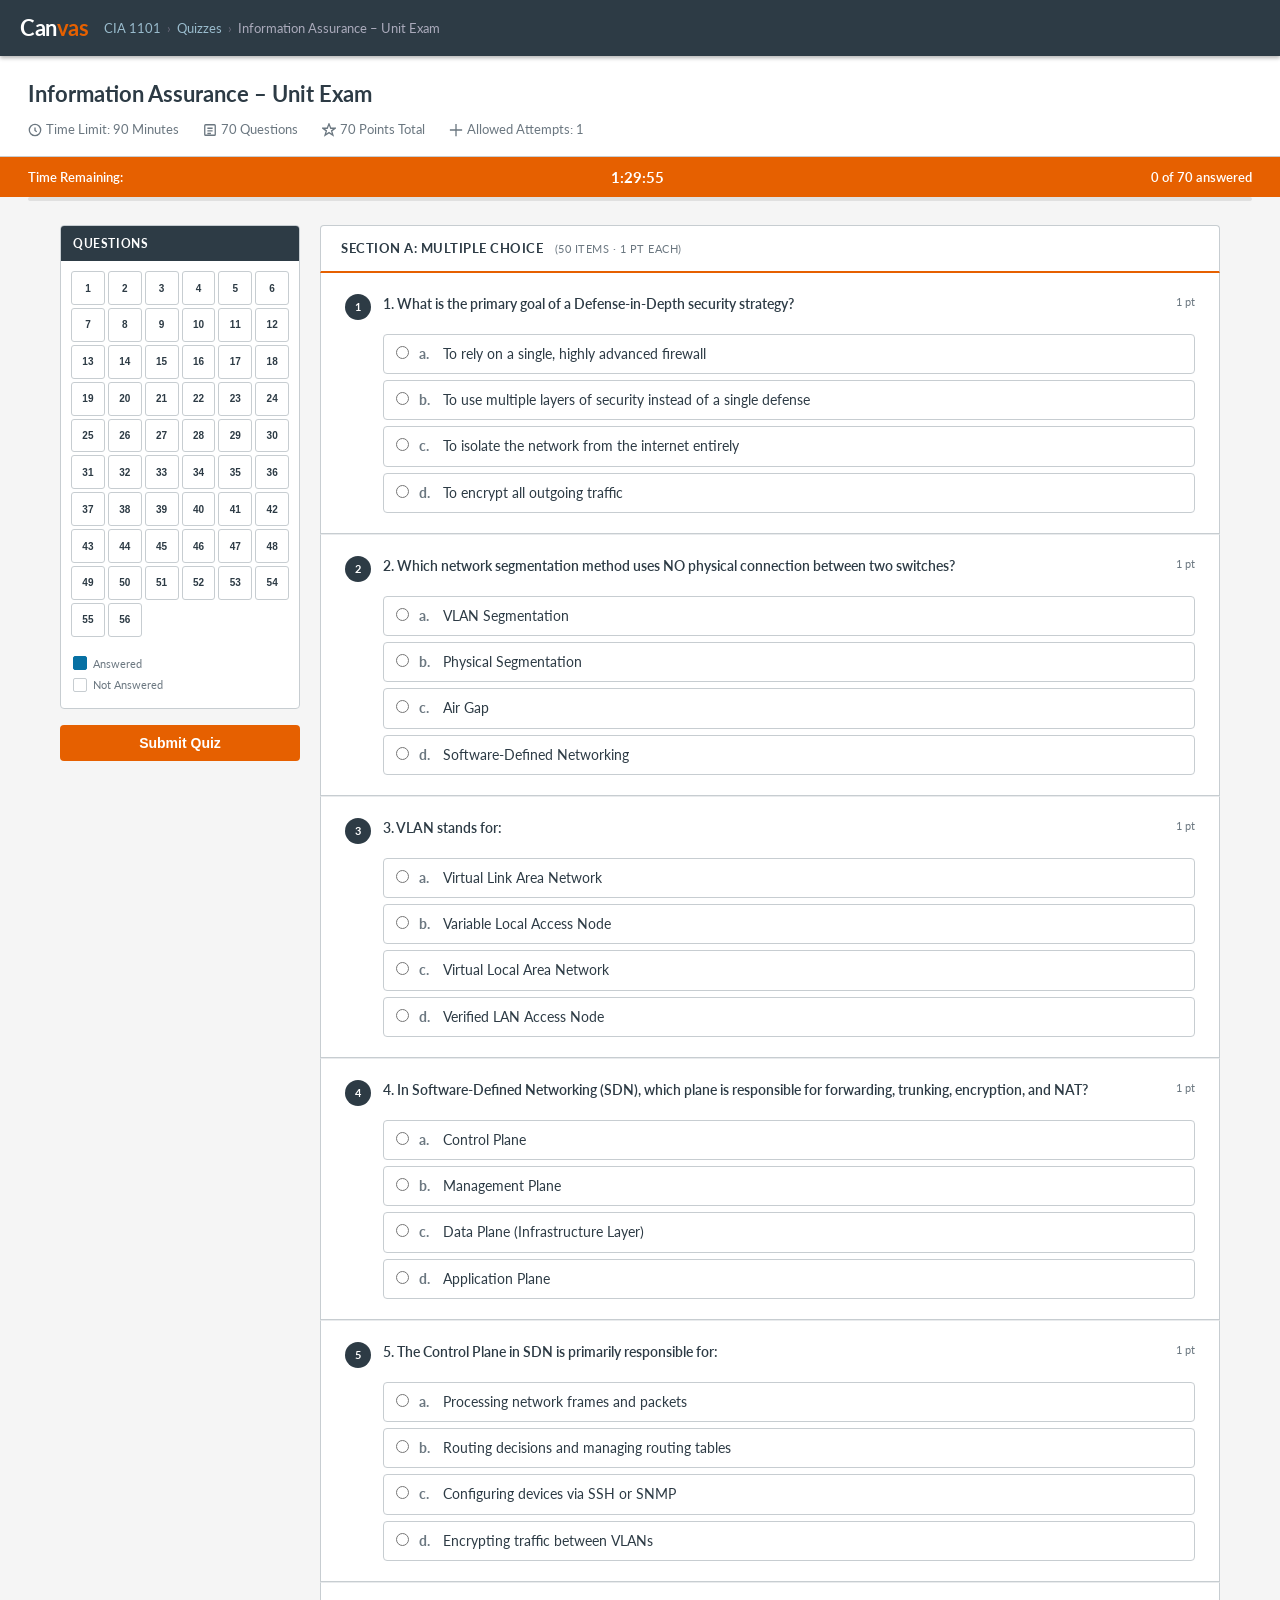
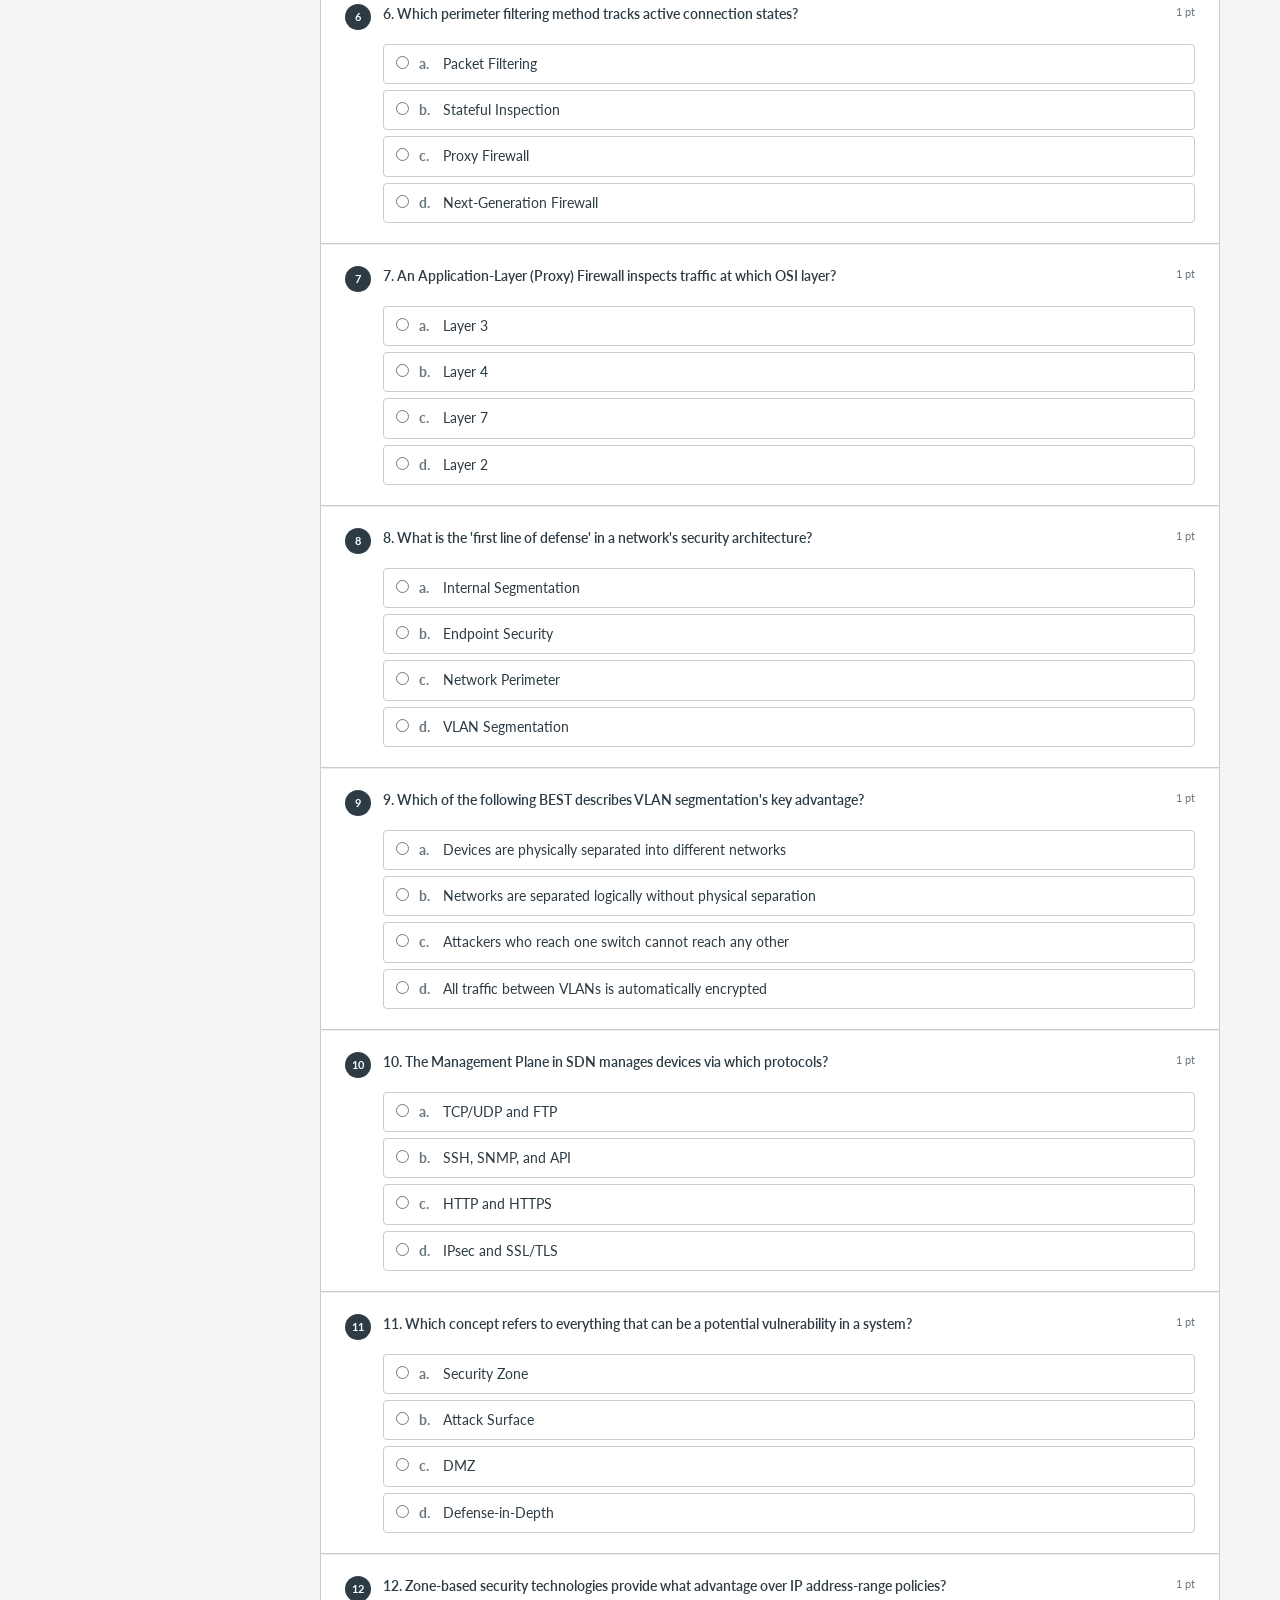
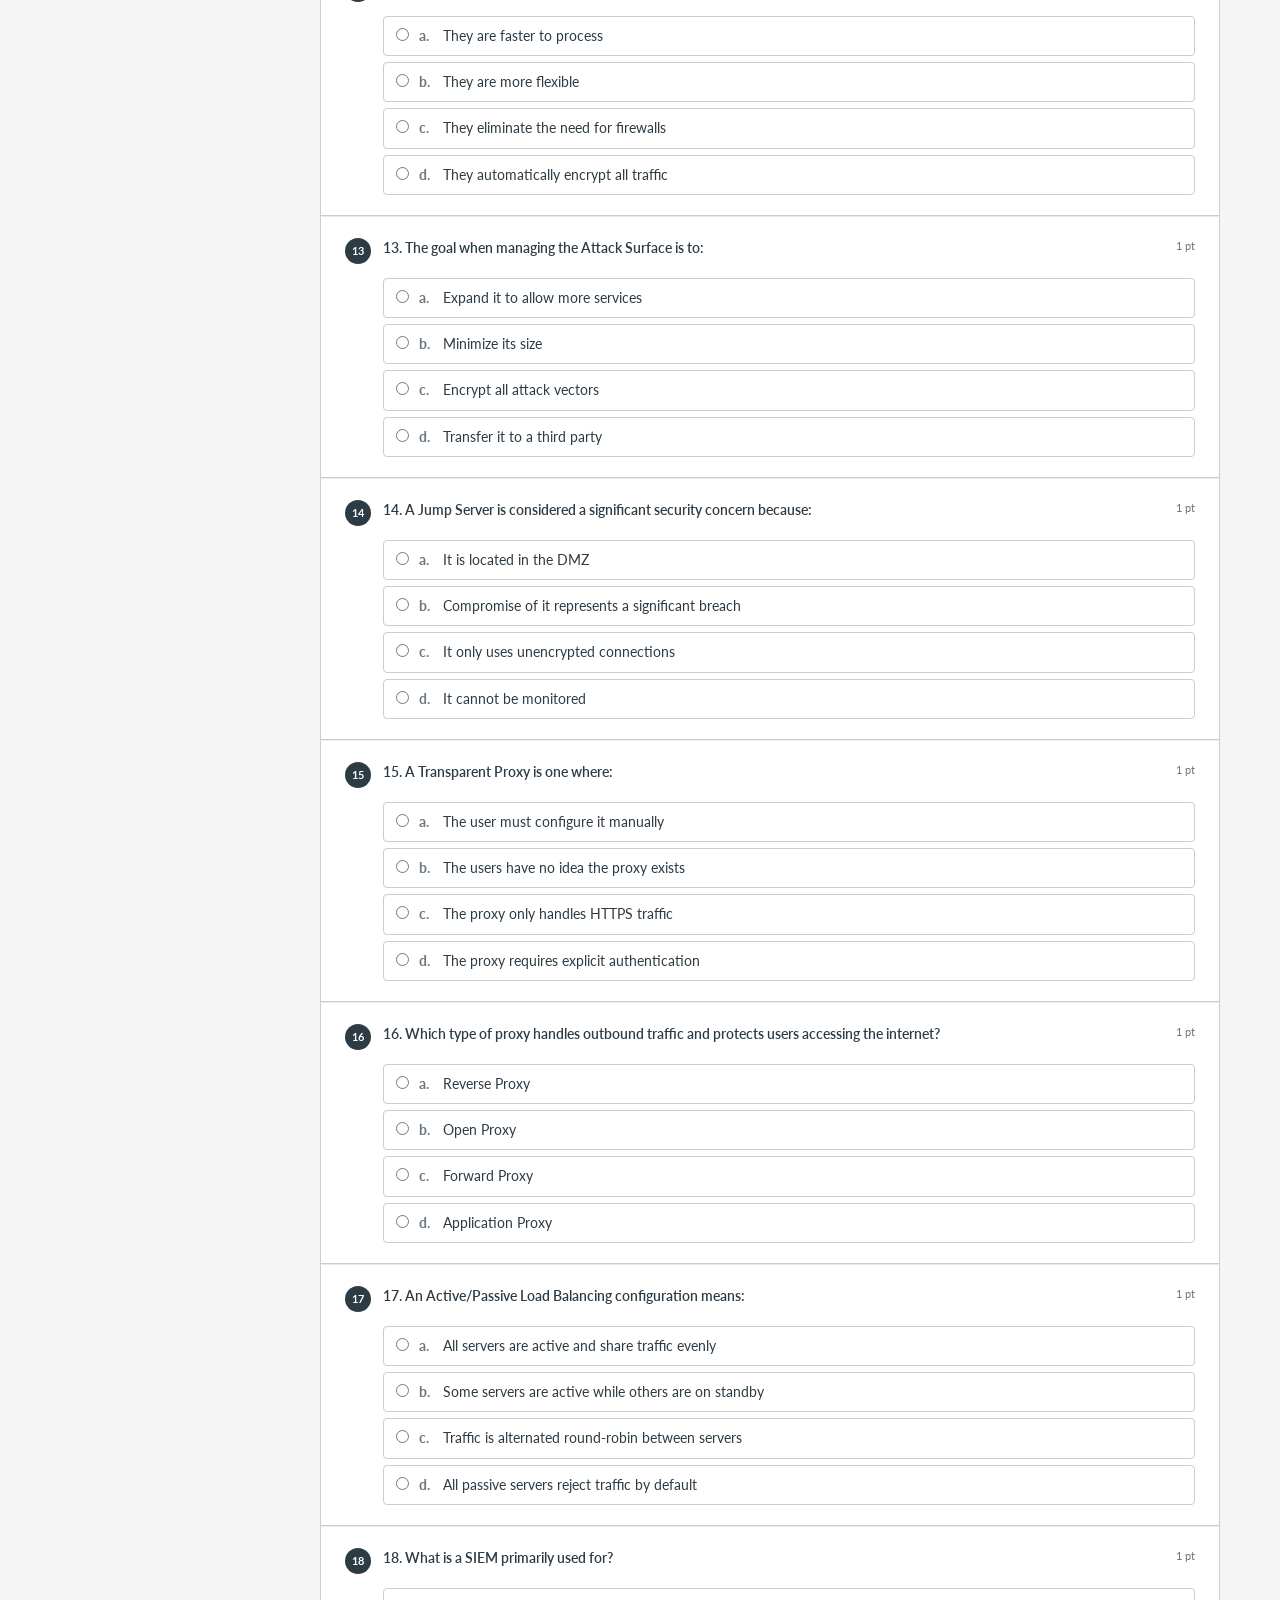
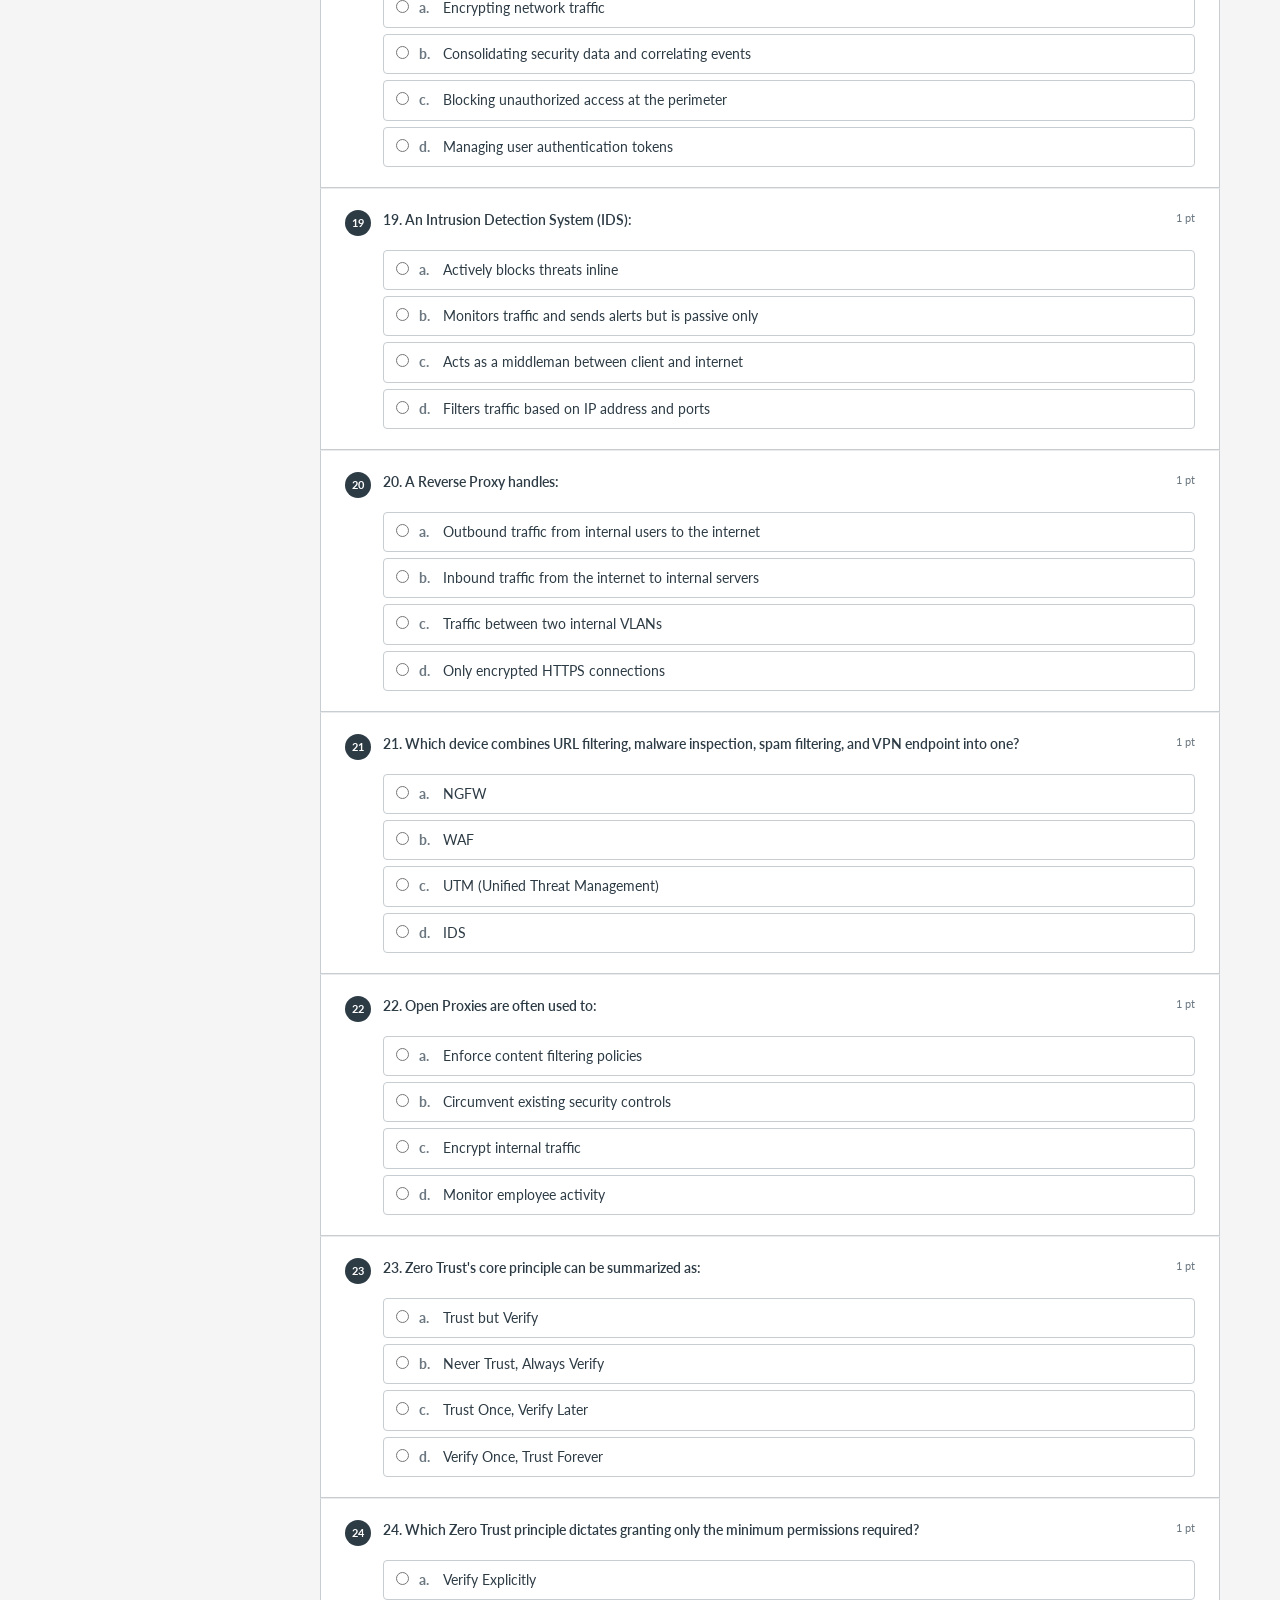
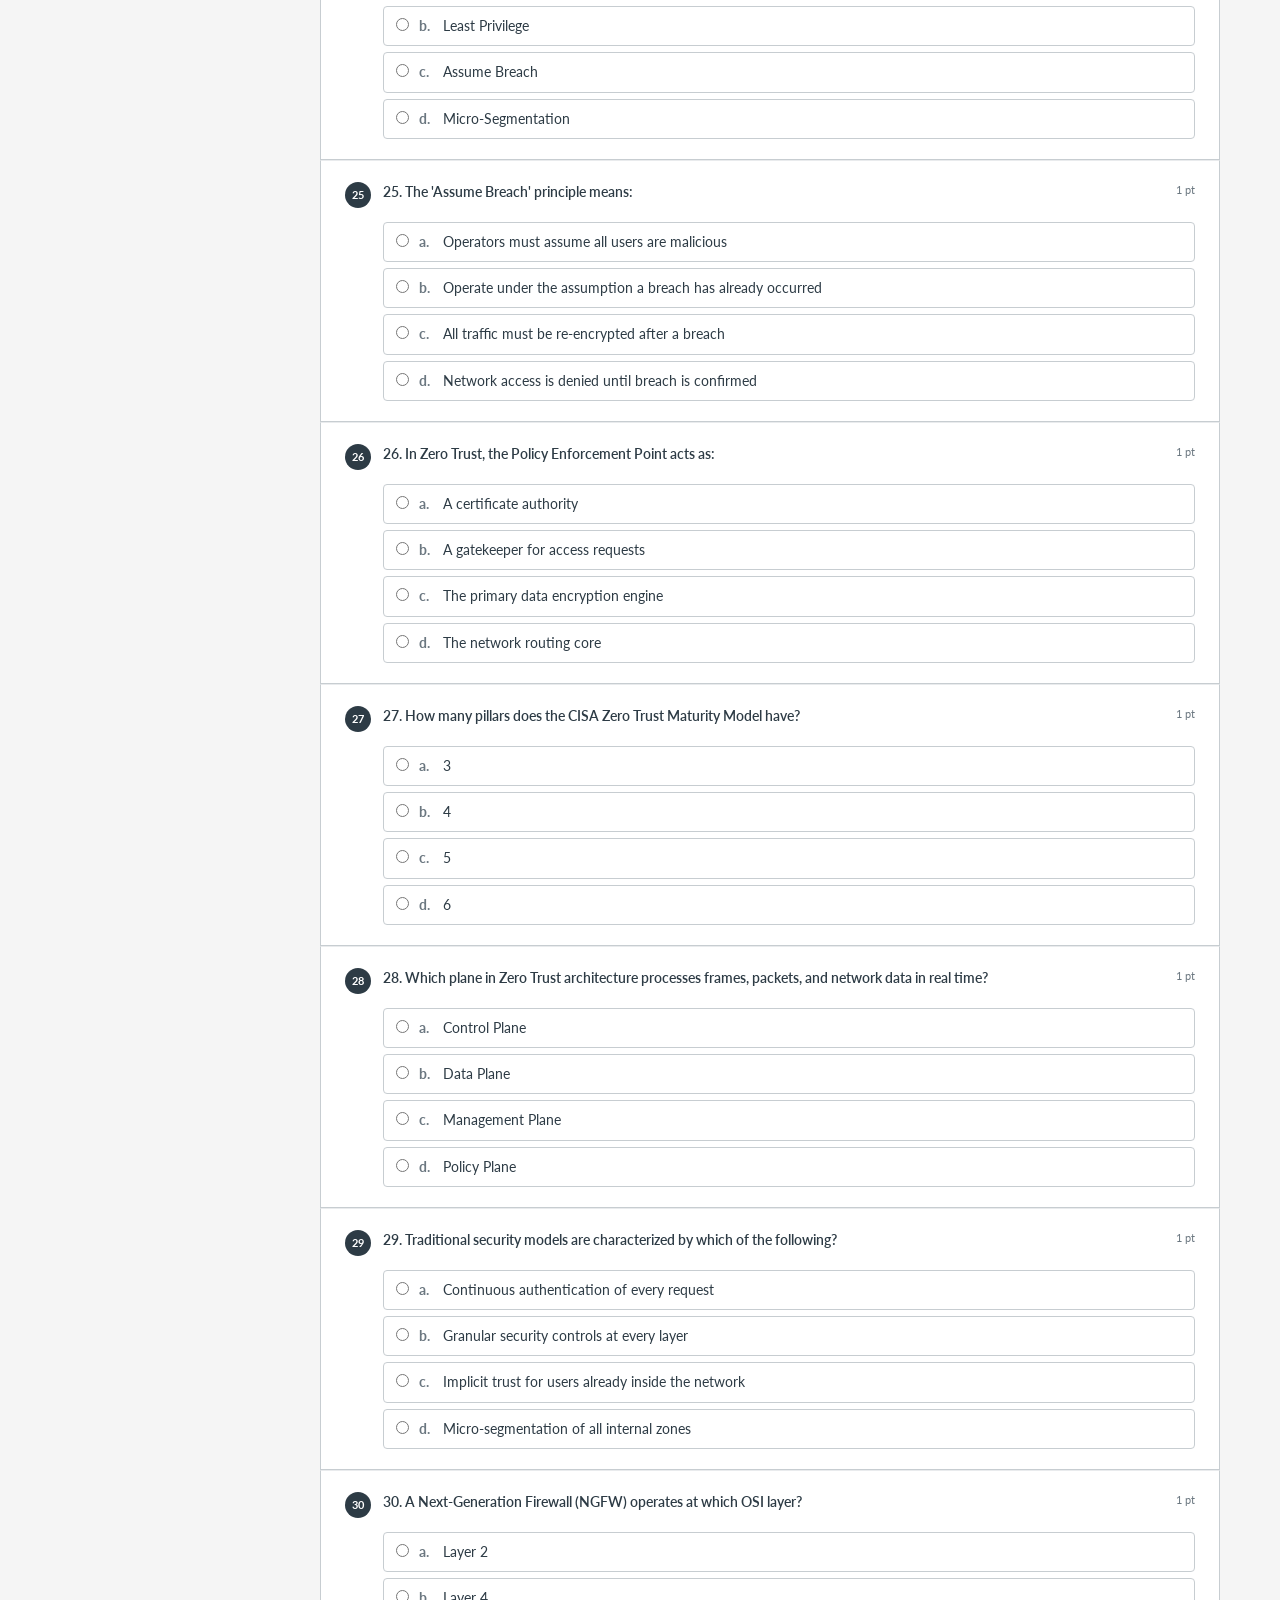
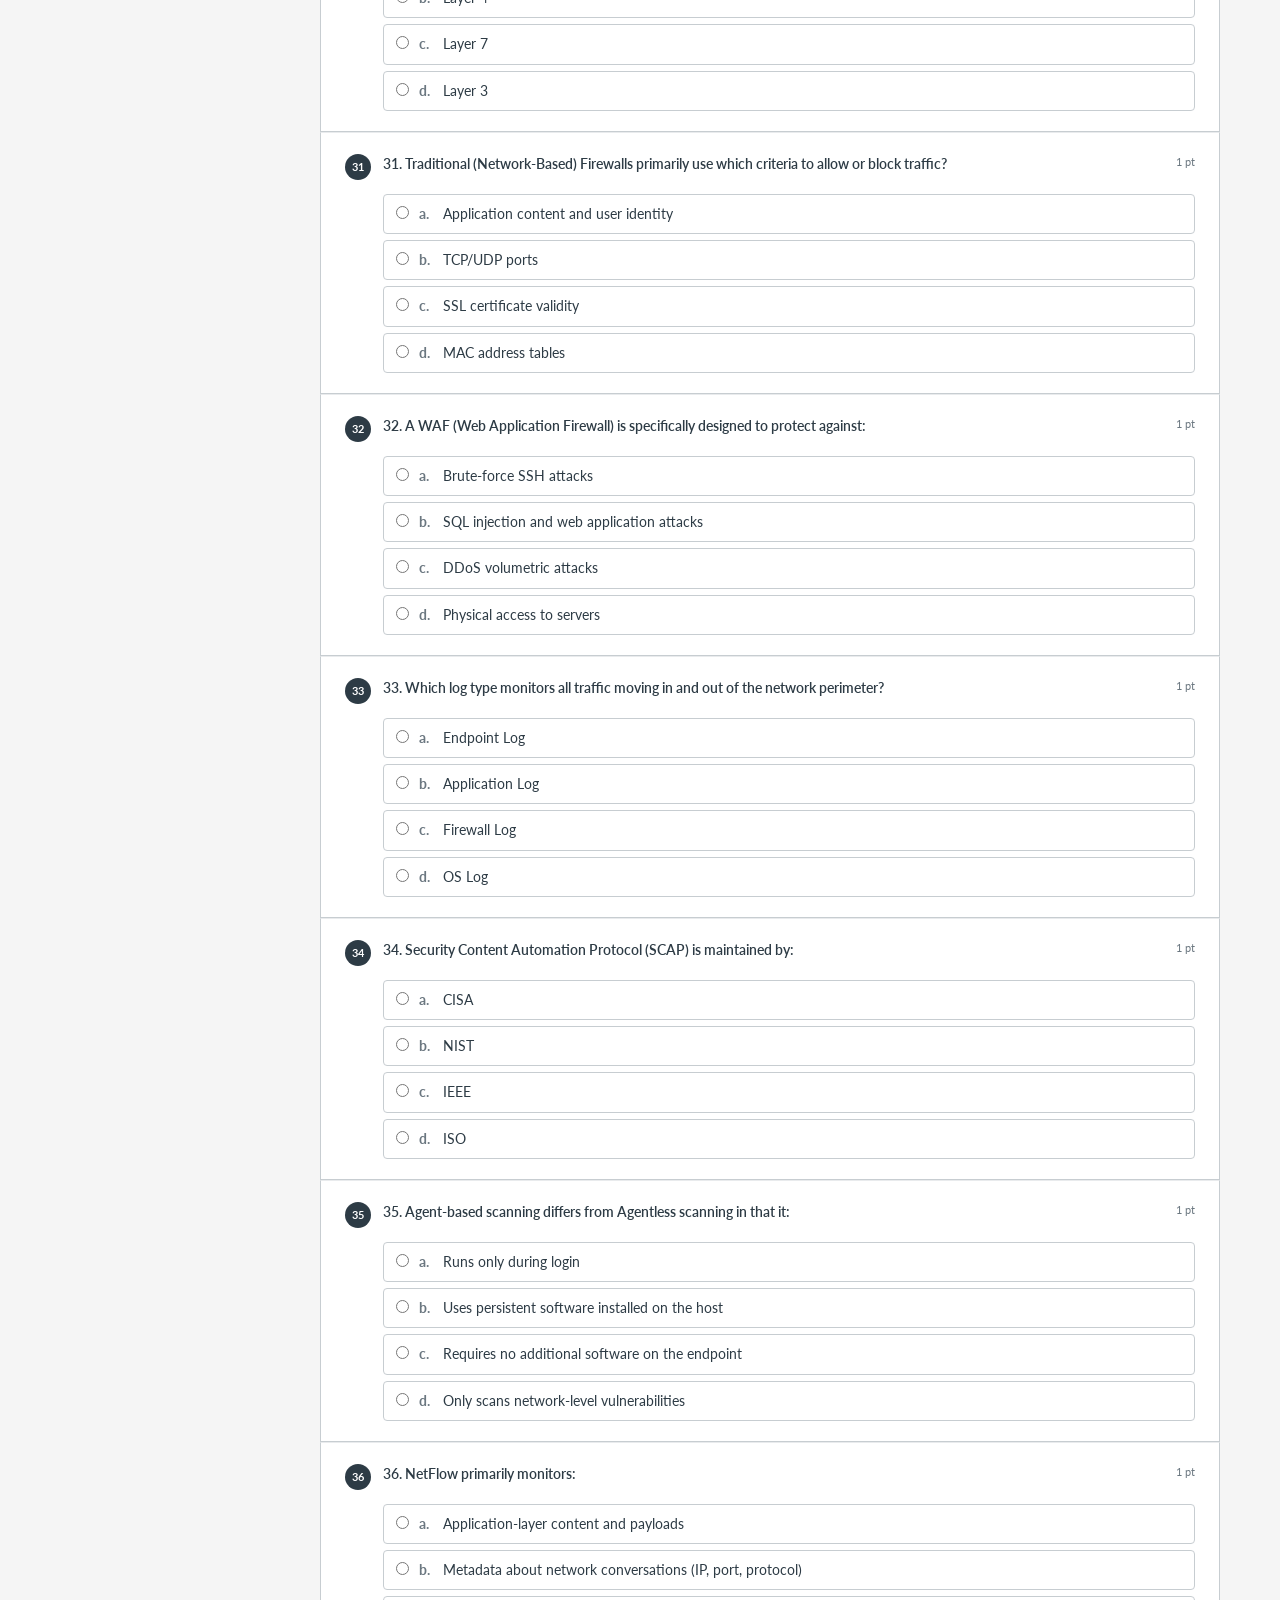
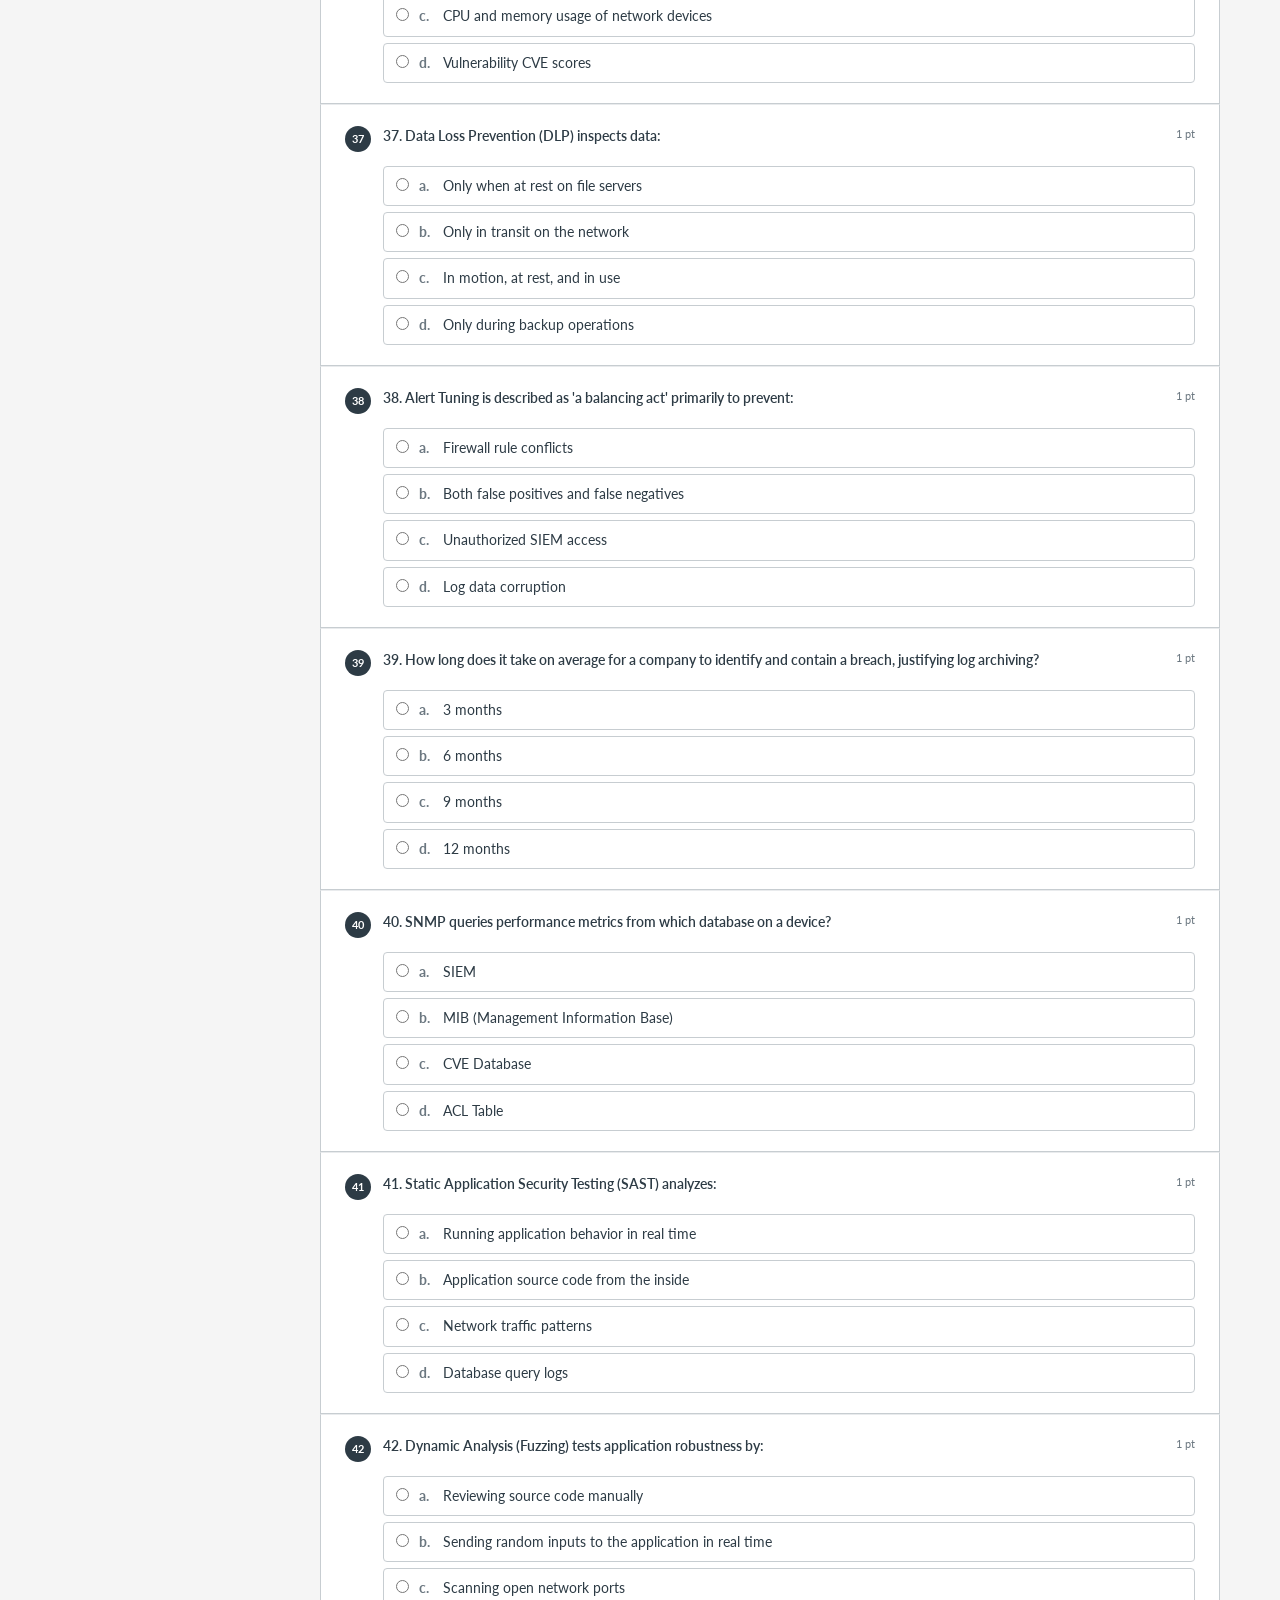
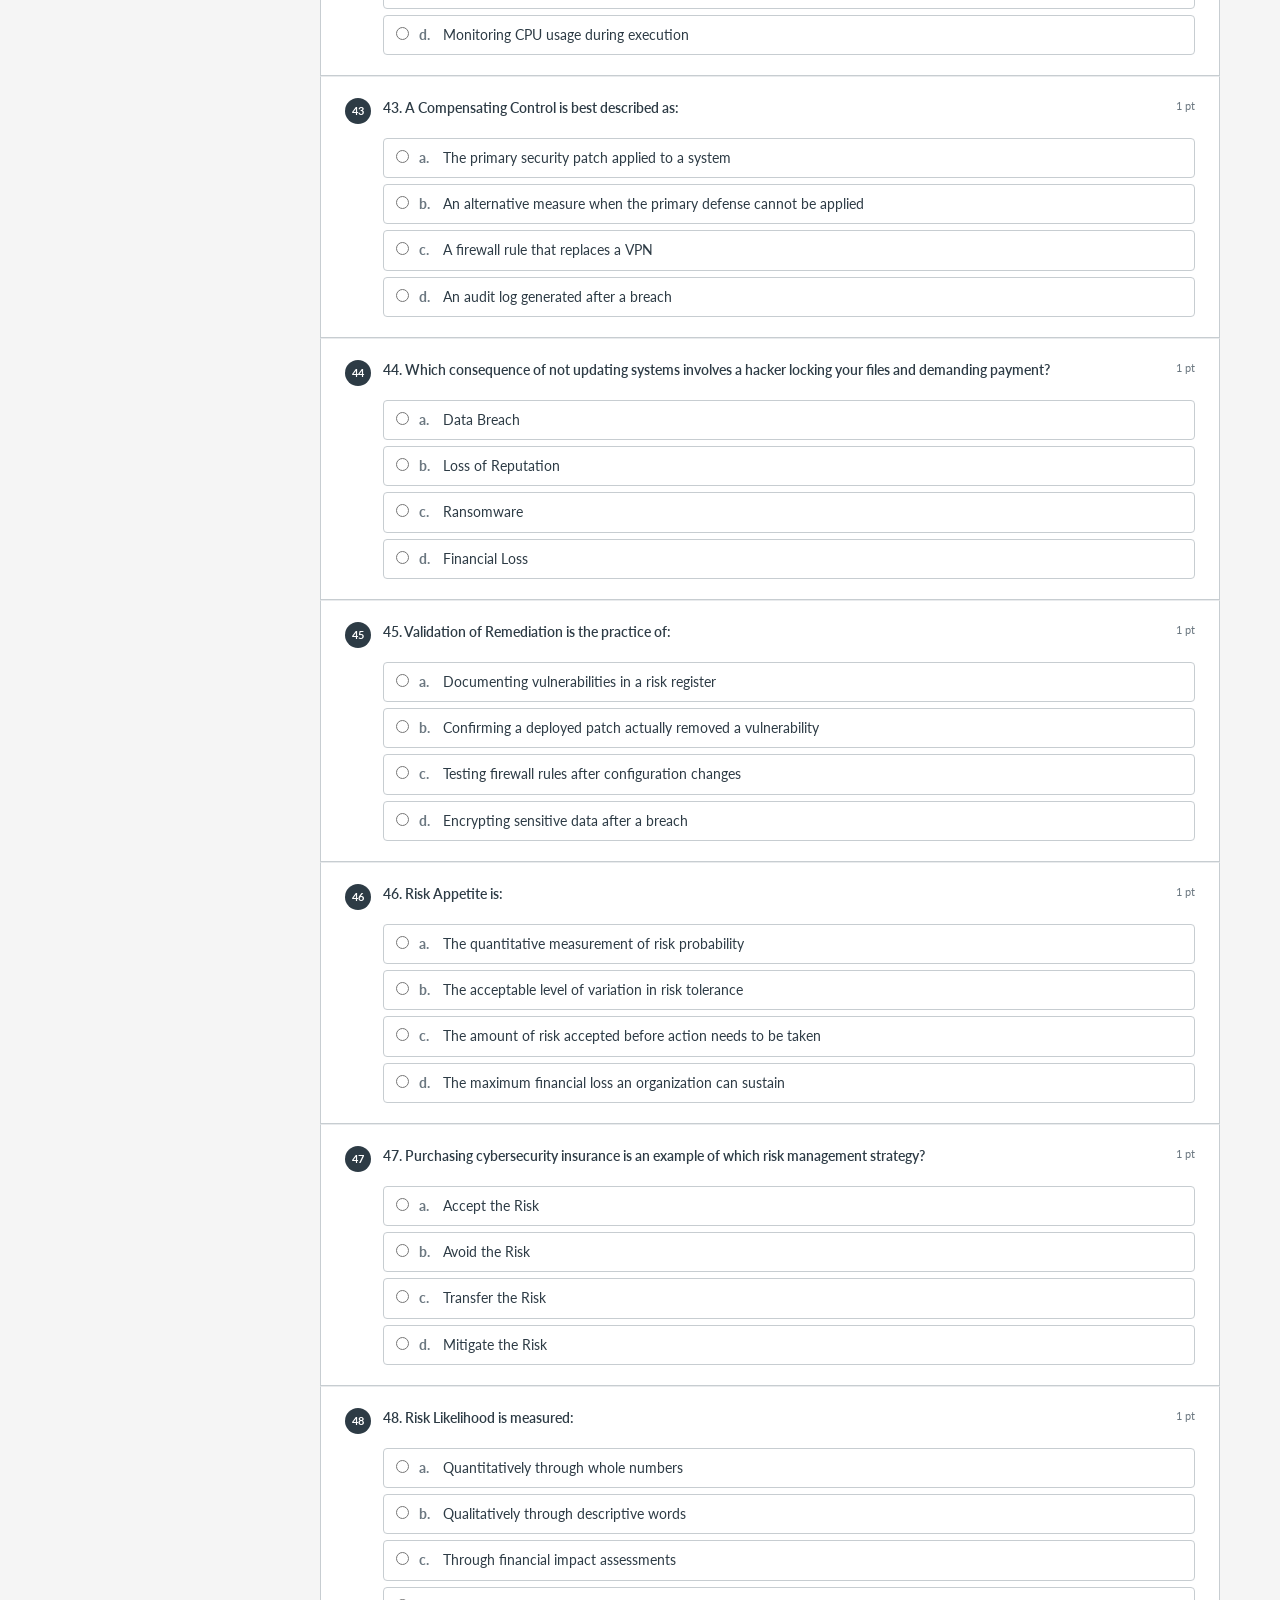
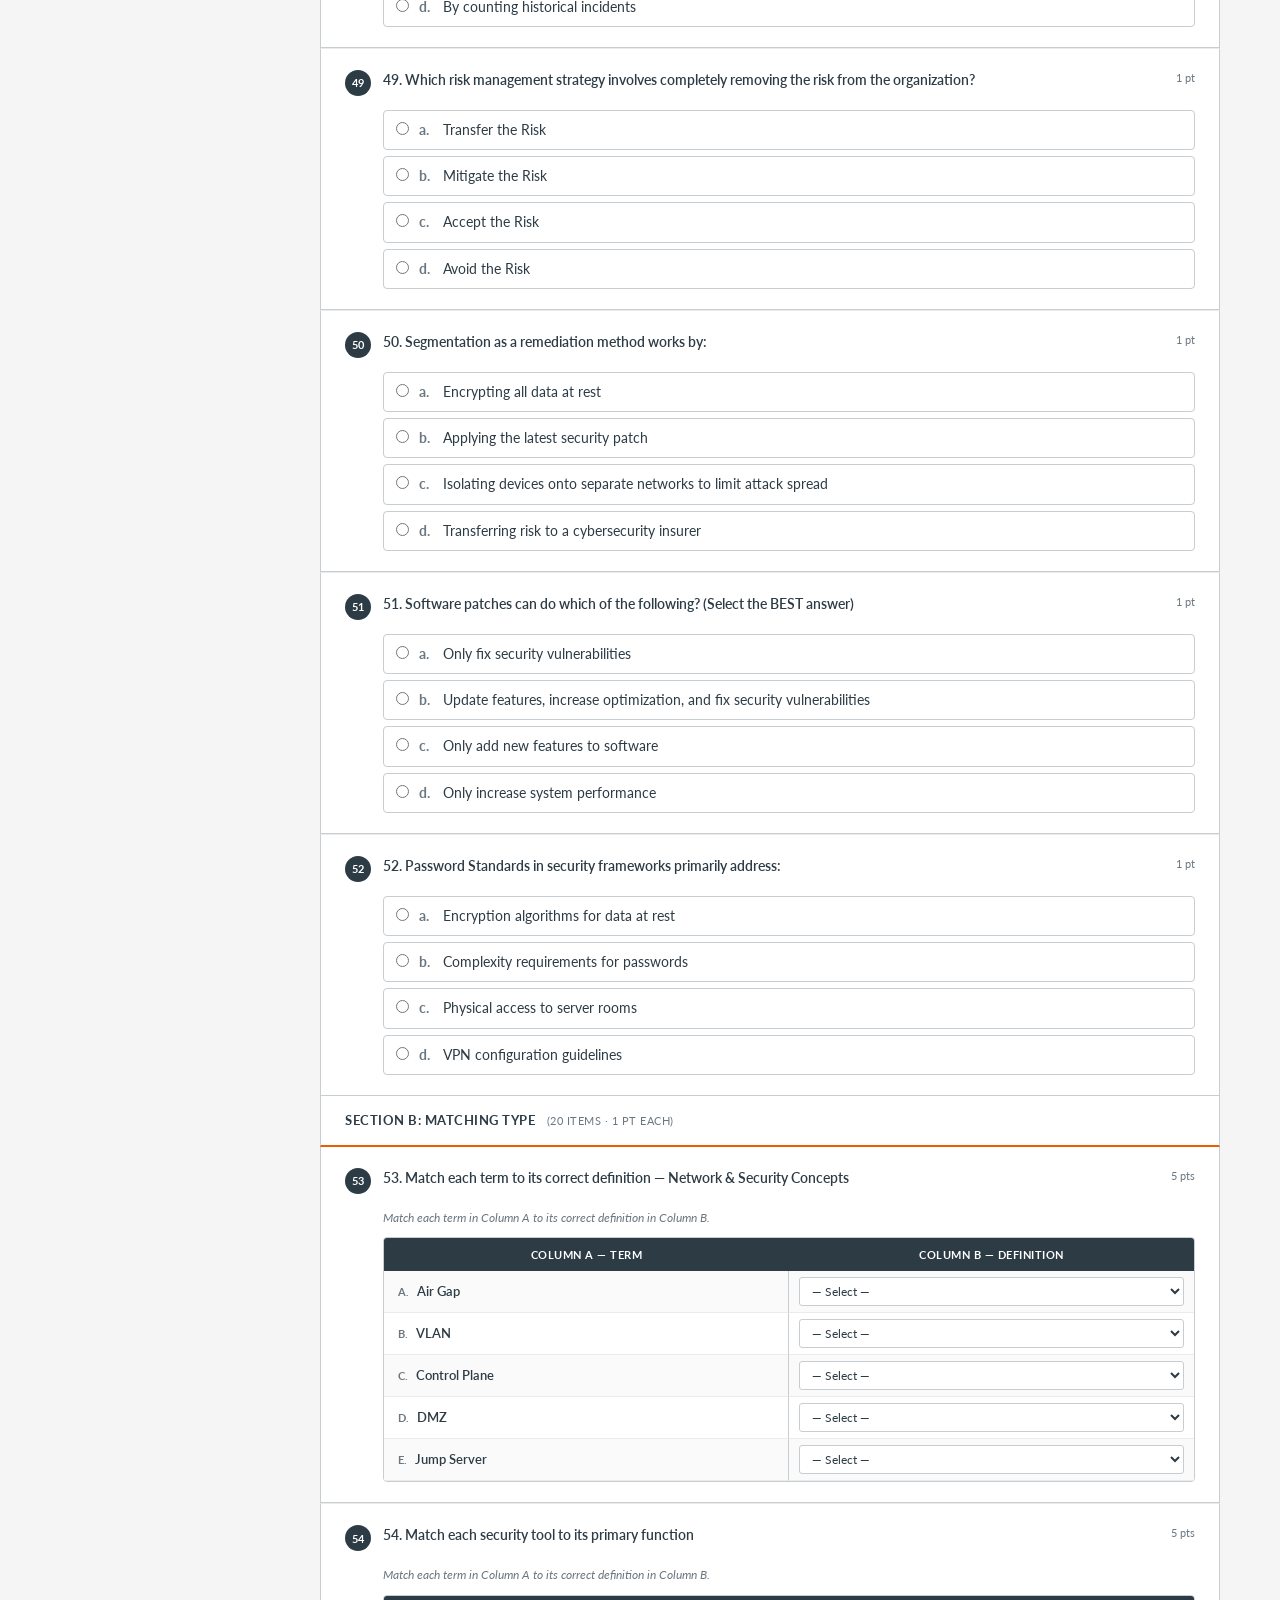
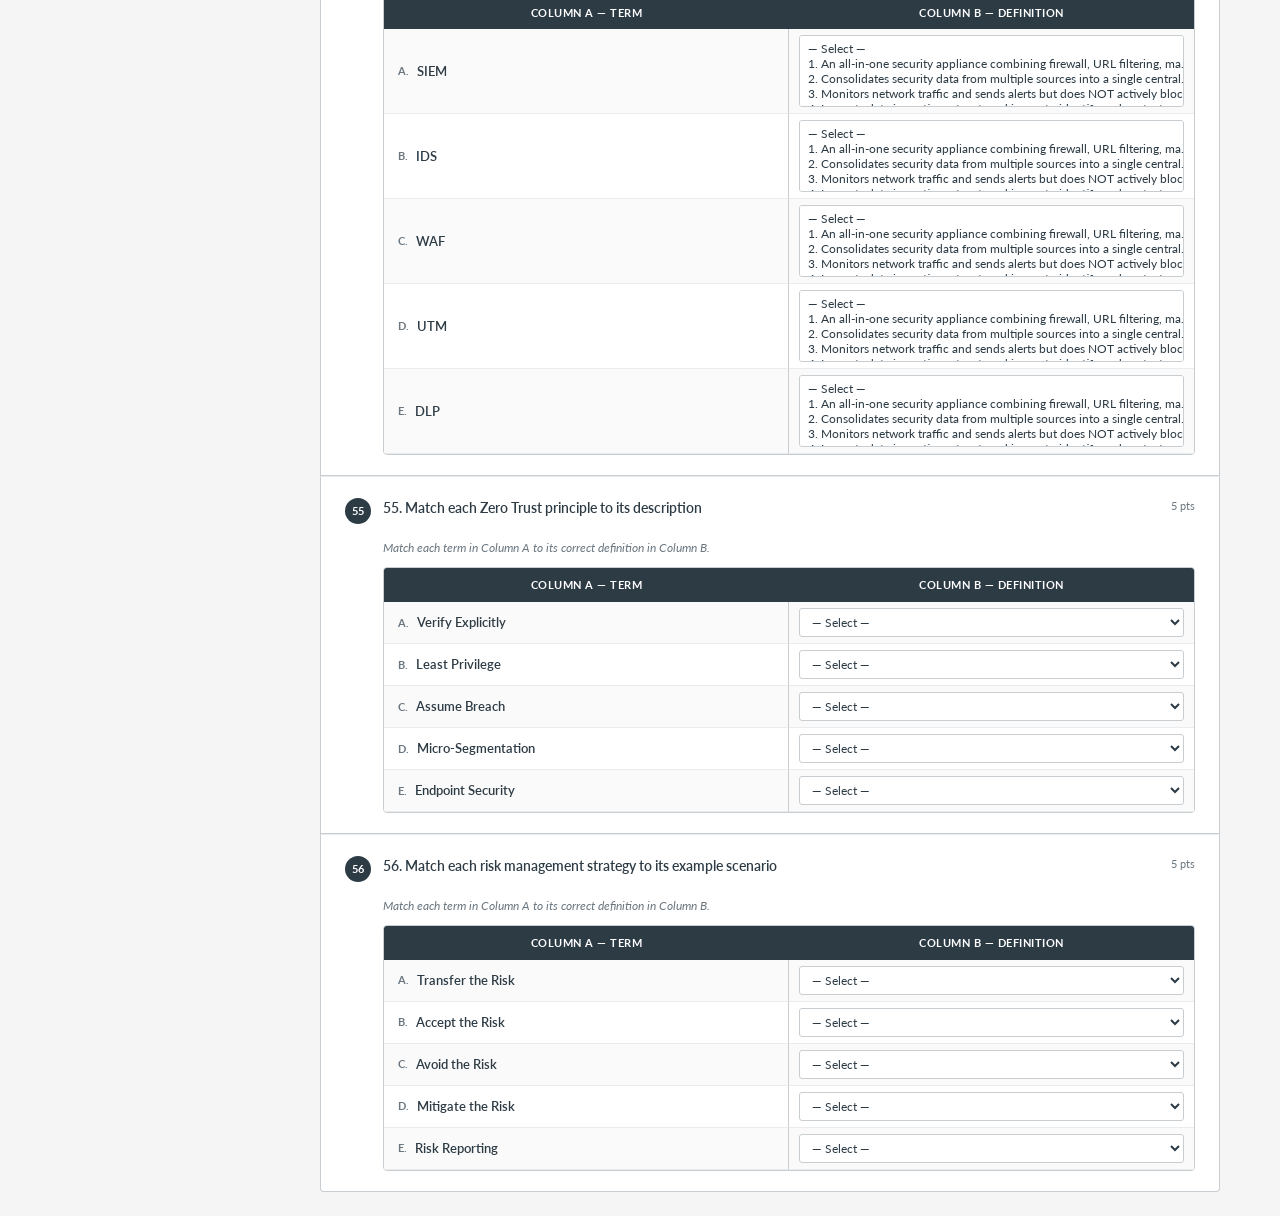
==== commit 7498698a: "Update index.html" ====
--- a/index.html
+++ b/index.html
@@ -3,969 +3,928 @@
 <head>
 <meta charset="UTF-8">
 <meta name="viewport" content="width=device-width, initial-scale=1.0">
-<title>CIA 1101 — Information Assurance Exam</title>
-<link href="https://fonts.googleapis.com/css2?family=Space+Mono:ital,wght@0,400;0,700;1,400&family=Syne:wght@400;600;700;800&display=swap" rel="stylesheet">
+<title>CIA 1101 – Information Assurance | Exam</title>
+<link href="https://fonts.googleapis.com/css2?family=Lato:wght@300;400;700&family=Open+Sans:wght@400;600&display=swap" rel="stylesheet">
 <style>
+  *, *::before, *::after { box-sizing: border-box; margin: 0; padding: 0; }
+
   :root {
-    --bg: #0a0f1a;
-    --surface: #111827;
-    --card: #1a2235;
-    --border: #243050;
-    --accent: #00e5ff;
-    --accent2: #ff4d6d;
-    --accent3: #a8ff78;
-    --text: #e2e8f0;
-    --muted: #64748b;
-    --correct: #22c55e;
-    --wrong: #ef4444;
-    --highlight: #fbbf24;
-    --font-display: 'Syne', sans-serif;
-    --font-mono: 'Space Mono', monospace;
-  }
-
-  * { box-sizing: border-box; margin: 0; padding: 0; }
+    --canvas-red: #e66000;
+    --canvas-dark: #2d3b45;
+    --canvas-blue: #0770a3;
+    --canvas-light-blue: #e8f4fb;
+    --canvas-border: #c7cdd1;
+    --canvas-bg: #f5f5f5;
+    --canvas-white: #ffffff;
+    --canvas-text: #2d3b45;
+    --canvas-muted: #6b7780;
+    --canvas-success: #0b7b03;
+    --canvas-answered: #e8f4fb;
+    --sidebar-w: 240px;
+    --header-h: 56px;
+  }
 
   body {
-    background: var(--bg);
-    color: var(--text);
-    font-family: var(--font-mono);
-    min-height: 100vh;
-    background-image:
-      radial-gradient(ellipse 80% 50% at 50% -20%, rgba(0,229,255,0.07), transparent),
-      radial-gradient(ellipse 60% 40% at 80% 100%, rgba(255,77,109,0.05), transparent);
-  }
-
-  /* HEADER */
-  header {
-    text-align: center;
-    padding: 3rem 2rem 2rem;
-    border-bottom: 1px solid var(--border);
-    position: relative;
-    overflow: hidden;
-  }
-
-  header::before {
-    content: '';
-    position: absolute; inset: 0;
-    background: repeating-linear-gradient(
-      90deg,
-      transparent,
-      transparent 60px,
-      rgba(0,229,255,0.015) 60px,
-      rgba(0,229,255,0.015) 61px
-    );
-    pointer-events: none;
-  }
-
-  .exam-badge {
-    display: inline-block;
-    font-family: var(--font-mono);
-    font-size: 0.65rem;
-    letter-spacing: 0.2em;
-    text-transform: uppercase;
-    color: var(--accent);
-    border: 1px solid var(--accent);
-    padding: 0.3rem 0.8rem;
-    margin-bottom: 1.2rem;
-    animation: pulse-border 3s ease-in-out infinite;
-  }
-
-  @keyframes pulse-border {
-    0%, 100% { box-shadow: 0 0 0 0 rgba(0,229,255,0); }
-    50% { box-shadow: 0 0 10px 2px rgba(0,229,255,0.2); }
-  }
-
-  h1 {
-    font-family: var(--font-display);
-    font-size: clamp(1.8rem, 5vw, 3.2rem);
-    font-weight: 800;
-    line-height: 1.1;
-    letter-spacing: -0.02em;
-    color: var(--text);
-  }
-
-  h1 span { color: var(--accent); }
-
-  .subtitle {
-    margin-top: 0.8rem;
-    font-size: 0.78rem;
-    color: var(--muted);
-    letter-spacing: 0.05em;
-  }
-
-  /* SCORE PANEL */
-  #score-panel {
-    display: flex;
-    justify-content: center;
-    gap: 2rem;
-    flex-wrap: wrap;
-    padding: 1.5rem 2rem;
-    border-bottom: 1px solid var(--border);
-    background: rgba(17,24,39,0.6);
-    backdrop-filter: blur(8px);
+    font-family: 'Lato', 'Open Sans', sans-serif;
+    background: var(--canvas-bg);
+    color: var(--canvas-text);
+    font-size: 14px;
+    line-height: 1.6;
+  }
+
+  /* ── TOP HEADER ── */
+  .top-header {
+    background: var(--canvas-dark);
+    height: var(--header-h);
+    display: flex;
+    align-items: center;
+    padding: 0 20px;
+    gap: 16px;
     position: sticky;
     top: 0;
     z-index: 100;
-  }
-
-  .score-item {
+    box-shadow: 0 2px 4px rgba(0,0,0,.3);
+  }
+  .top-header .logo {
+    color: #fff;
+    font-size: 22px;
+    font-weight: 700;
+    letter-spacing: -0.5px;
+  }
+  .top-header .logo span { color: var(--canvas-red); }
+  .breadcrumb {
+    color: #aab;
+    font-size: 13px;
+    display: flex;
+    align-items: center;
+    gap: 6px;
+    flex: 1;
+  }
+  .breadcrumb a { color: #9bc; text-decoration: none; }
+  .breadcrumb a:hover { text-decoration: underline; }
+  .breadcrumb .sep { color: #667; }
+
+  /* ── EXAM HEADER BAND ── */
+  .exam-header-band {
+    background: var(--canvas-white);
+    border-bottom: 1px solid var(--canvas-border);
+    padding: 20px 28px 16px;
+  }
+  .exam-header-band h1 {
+    font-size: 22px;
+    font-weight: 700;
+    color: var(--canvas-dark);
+    margin-bottom: 4px;
+  }
+  .exam-meta {
+    display: flex;
+    gap: 24px;
+    flex-wrap: wrap;
+    font-size: 13px;
+    color: var(--canvas-muted);
+    margin-top: 8px;
+  }
+  .exam-meta span { display: flex; align-items: center; gap: 4px; }
+  .exam-meta svg { width: 14px; height: 14px; }
+
+  /* ── TIMER BAR ── */
+  .timer-bar {
+    background: var(--canvas-red);
+    color: #fff;
+    display: flex;
+    align-items: center;
+    justify-content: space-between;
+    padding: 8px 28px;
+    font-size: 13px;
+    font-weight: 600;
+  }
+  .timer-bar .time-remaining { font-size: 15px; font-weight: 700; font-variant-numeric: tabular-nums; }
+
+  /* ── LAYOUT ── */
+  .layout {
+    display: flex;
+    max-width: 1200px;
+    margin: 0 auto;
+    padding: 24px 20px;
+    gap: 20px;
+    align-items: flex-start;
+  }
+
+  /* ── SIDEBAR ── */
+  .sidebar {
+    width: var(--sidebar-w);
+    flex-shrink: 0;
+    position: sticky;
+    top: calc(var(--header-h) + 40px);
+  }
+  .sidebar-card {
+    background: var(--canvas-white);
+    border: 1px solid var(--canvas-border);
+    border-radius: 4px;
+    overflow: hidden;
+    margin-bottom: 12px;
+  }
+  .sidebar-card-header {
+    background: var(--canvas-dark);
+    color: #fff;
+    font-size: 12px;
+    font-weight: 700;
+    text-transform: uppercase;
+    letter-spacing: .6px;
+    padding: 8px 12px;
+  }
+  .question-nav {
+    display: grid;
+    grid-template-columns: repeat(6, 1fr);
+    gap: 3px;
+    padding: 10px;
+  }
+  .q-nav-btn {
+    width: 100%;
+    aspect-ratio: 1;
+    border: 1px solid var(--canvas-border);
+    background: var(--canvas-white);
+    border-radius: 3px;
+    font-size: 10px;
+    font-weight: 600;
+    cursor: pointer;
+    transition: all .15s;
+    color: var(--canvas-dark);
+    display: flex;
+    align-items: center;
+    justify-content: center;
+  }
+  .q-nav-btn:hover { background: var(--canvas-light-blue); border-color: var(--canvas-blue); }
+  .q-nav-btn.answered { background: var(--canvas-blue); color: #fff; border-color: var(--canvas-blue); }
+  .q-nav-btn.current { outline: 2px solid var(--canvas-red); outline-offset: 1px; }
+
+  .sidebar-legend { padding: 8px 12px 10px; }
+  .legend-item { display: flex; align-items: center; gap: 6px; font-size: 11px; color: var(--canvas-muted); margin-bottom: 4px; }
+  .legend-box { width: 14px; height: 14px; border-radius: 2px; border: 1px solid var(--canvas-border); }
+  .legend-box.answered { background: var(--canvas-blue); border-color: var(--canvas-blue); }
+  .legend-box.unanswered { background: var(--canvas-white); }
+
+  .submit-btn {
+    width: 100%;
+    padding: 10px;
+    background: var(--canvas-red);
+    color: #fff;
+    border: none;
+    border-radius: 4px;
+    font-size: 14px;
+    font-weight: 700;
+    cursor: pointer;
+    transition: background .2s;
+    margin-top: 4px;
+  }
+  .submit-btn:hover { background: #c55200; }
+
+  .score-display {
+    display: none;
+    background: var(--canvas-white);
+    border: 1px solid var(--canvas-border);
+    border-radius: 4px;
+    padding: 16px 12px;
     text-align: center;
   }
-
-  .score-label {
-    font-size: 0.6rem;
-    letter-spacing: 0.15em;
+  .score-display h3 { font-size: 13px; color: var(--canvas-muted); margin-bottom: 4px; }
+  .score-display .score-number { font-size: 32px; font-weight: 700; color: var(--canvas-dark); }
+  .score-display .score-label { font-size: 12px; color: var(--canvas-muted); }
+  .score-display.visible { display: block; }
+
+  /* ── MAIN CONTENT ── */
+  .main-content { flex: 1; min-width: 0; }
+
+  /* ── SECTION HEADER ── */
+  .section-header {
+    background: var(--canvas-white);
+    border: 1px solid var(--canvas-border);
+    border-radius: 4px 4px 0 0;
+    padding: 12px 20px;
+    font-size: 13px;
+    font-weight: 700;
     text-transform: uppercase;
-    color: var(--muted);
-    margin-bottom: 0.25rem;
-  }
-
-  .score-value {
-    font-family: var(--font-display);
-    font-size: 1.6rem;
+    letter-spacing: .5px;
+    color: var(--canvas-dark);
+    border-bottom: 2px solid var(--canvas-red);
+    margin-bottom: 0;
+  }
+
+  /* ── QUESTION CARD ── */
+  .question-card {
+    background: var(--canvas-white);
+    border: 1px solid var(--canvas-border);
+    border-top: none;
+    padding: 20px 24px;
+    transition: background .15s;
+  }
+  .question-card:last-of-type { border-radius: 0 0 4px 4px; }
+  .question-card + .question-card { border-top: 1px solid #e9ebed; }
+  .question-card.answered-card { background: #fafcff; }
+
+  .question-header {
+    display: flex;
+    align-items: flex-start;
+    gap: 12px;
+    margin-bottom: 14px;
+  }
+  .q-number-badge {
+    background: var(--canvas-dark);
+    color: #fff;
+    border-radius: 50%;
+    width: 26px;
+    height: 26px;
+    display: flex;
+    align-items: center;
+    justify-content: center;
+    font-size: 11px;
     font-weight: 700;
-    color: var(--accent);
-  }
-
-  /* MAIN */
-  main {
-    max-width: 860px;
-    margin: 0 auto;
-    padding: 2.5rem 1.5rem 5rem;
-  }
-
-  /* SECTION TITLES */
-  .section-header {
-    display: flex;
-    align-items: center;
-    gap: 1rem;
-    margin: 3rem 0 1.5rem;
-  }
-
-  .section-tag {
-    font-family: var(--font-display);
-    font-size: 0.7rem;
-    font-weight: 700;
-    letter-spacing: 0.2em;
-    text-transform: uppercase;
-    background: var(--accent);
-    color: var(--bg);
-    padding: 0.25rem 0.7rem;
     flex-shrink: 0;
-  }
-
-  .section-line {
+    margin-top: 1px;
+  }
+  .q-number-badge.answered-badge { background: var(--canvas-blue); }
+  .question-text {
+    font-size: 14px;
+    font-weight: 600;
+    color: var(--canvas-dark);
+    line-height: 1.55;
     flex: 1;
-    height: 1px;
-    background: var(--border);
-  }
-
-  .section-count {
-    font-size: 0.65rem;
-    color: var(--muted);
-    flex-shrink: 0;
-  }
-
-  /* QUESTION CARDS */
-  .question-card {
-    background: var(--card);
-    border: 1px solid var(--border);
-    margin-bottom: 1rem;
-    padding: 1.4rem 1.6rem;
-    transition: border-color 0.2s;
-    position: relative;
-    animation: fadeUp 0.3s ease both;
-  }
-
-  @keyframes fadeUp {
-    from { opacity: 0; transform: translateY(8px); }
-    to { opacity: 1; transform: translateY(0); }
-  }
-
-  .question-card:hover {
-    border-color: rgba(0,229,255,0.25);
-  }
-
-  .q-num {
-    font-size: 0.6rem;
-    color: var(--accent);
-    letter-spacing: 0.15em;
-    margin-bottom: 0.6rem;
-    text-transform: uppercase;
-  }
-
-  .q-text {
-    font-size: 0.88rem;
-    line-height: 1.6;
-    color: var(--text);
-    margin-bottom: 1.1rem;
-  }
-
-  /* OPTIONS */
-  .options { display: flex; flex-direction: column; gap: 0.5rem; }
-
-  .option {
+  }
+  .q-points { font-size: 11px; color: var(--canvas-muted); font-weight: 400; white-space: nowrap; }
+
+  /* ── CHOICES ── */
+  .choices { display: flex; flex-direction: column; gap: 6px; margin-left: 38px; }
+  .choice-label {
     display: flex;
     align-items: flex-start;
-    gap: 0.75rem;
-    padding: 0.6rem 0.9rem;
-    border: 1px solid var(--border);
+    gap: 10px;
+    padding: 9px 12px;
+    border: 1px solid var(--canvas-border);
+    border-radius: 4px;
     cursor: pointer;
-    transition: all 0.15s;
-    background: rgba(255,255,255,0.02);
-    user-select: none;
-  }
-
-  .option:hover:not(.locked) {
-    border-color: var(--accent);
-    background: rgba(0,229,255,0.05);
-  }
-
-  .option-letter {
-    font-family: var(--font-display);
-    font-size: 0.7rem;
-    font-weight: 700;
-    color: var(--muted);
-    flex-shrink: 0;
-    padding-top: 0.05rem;
-    min-width: 1rem;
-  }
-
-  .option-text {
-    font-size: 0.82rem;
+    transition: all .15s;
+    font-size: 13.5px;
+    color: var(--canvas-dark);
     line-height: 1.5;
-    color: var(--text);
-  }
-
-  .option.selected {
-    border-color: var(--accent);
-    background: rgba(0,229,255,0.08);
-  }
-
-  .option.selected .option-letter { color: var(--accent); }
-
-  .option.correct {
-    border-color: var(--correct);
-    background: rgba(34,197,94,0.1);
-  }
-
-  .option.correct .option-letter { color: var(--correct); }
-
-  .option.wrong {
-    border-color: var(--wrong);
-    background: rgba(239,68,68,0.1);
-  }
-
-  .option.wrong .option-letter { color: var(--wrong); }
-
-  .option.reveal-correct {
-    border-color: var(--correct);
-    background: rgba(34,197,94,0.06);
-  }
-
-  .option.reveal-correct .option-letter { color: var(--correct); }
-
-  .option.locked { cursor: default; }
-
-  /* FEEDBACK */
-  .feedback {
-    margin-top: 0.75rem;
-    font-size: 0.75rem;
-    display: none;
-    padding: 0.5rem 0.8rem;
-    border-left: 2px solid;
-  }
-
-  .feedback.show { display: block; }
-  .feedback.correct-fb { border-color: var(--correct); color: var(--correct); }
-  .feedback.wrong-fb { border-color: var(--wrong); color: var(--muted); }
-
-  /* STATUS ICON */
-  .q-status {
-    position: absolute;
-    top: 1.1rem;
-    right: 1.2rem;
-    font-size: 0.9rem;
-    display: none;
-  }
-
-  .q-status.show { display: block; }
-
-  /* MATCHING SECTION */
+  }
+  .choice-label:hover { background: var(--canvas-light-blue); border-color: var(--canvas-blue); }
+  .choice-label input[type="radio"] { margin-top: 2px; flex-shrink: 0; accent-color: var(--canvas-blue); }
+  .choice-label.selected { background: var(--canvas-light-blue); border-color: var(--canvas-blue); }
+  .choice-label.correct { background: #e6f9e6; border-color: var(--canvas-success); color: #0a5e02; }
+  .choice-label.incorrect { background: #fdecea; border-color: #c0392b; }
+  .choice-letter { font-weight: 700; color: var(--canvas-muted); min-width: 14px; }
+
+  /* ── MATCHING ── */
+  .matching-container { margin-left: 38px; }
+  .matching-instructions {
+    font-size: 12px;
+    color: var(--canvas-muted);
+    margin-bottom: 10px;
+    font-style: italic;
+  }
   .matching-grid {
     display: grid;
     grid-template-columns: 1fr 1fr;
-    gap: 1rem;
-    margin-bottom: 1.5rem;
-  }
-
-  @media (max-width: 600px) { .matching-grid { grid-template-columns: 1fr; } }
-
-  .match-col-header {
-    font-size: 0.65rem;
-    letter-spacing: 0.12em;
+    gap: 0;
+    border: 1px solid var(--canvas-border);
+    border-radius: 4px;
+    overflow: hidden;
+  }
+  .matching-col-header {
+    background: var(--canvas-dark);
+    color: #fff;
+    font-size: 11px;
+    font-weight: 700;
     text-transform: uppercase;
-    color: var(--accent);
-    margin-bottom: 0.5rem;
-    padding-bottom: 0.4rem;
-    border-bottom: 1px solid var(--border);
-  }
-
-  .match-item {
-    background: var(--card);
-    border: 1px solid var(--border);
-    padding: 0.65rem 0.9rem;
-    margin-bottom: 0.45rem;
-    font-size: 0.82rem;
+    letter-spacing: .5px;
+    padding: 8px 14px;
+    text-align: center;
+  }
+  .matching-pair {
+    display: contents;
+  }
+  .matching-pair:nth-child(odd) .matching-term,
+  .matching-pair:nth-child(odd) .matching-select-cell {
+    background: #fafafa;
+  }
+  .matching-term {
+    padding: 9px 14px;
+    font-size: 13px;
+    border-bottom: 1px solid #e9ebed;
+    border-right: 1px solid var(--canvas-border);
+    color: var(--canvas-dark);
+    font-weight: 600;
+    display: flex;
+    align-items: center;
+    gap: 8px;
+  }
+  .term-letter { color: var(--canvas-muted); font-weight: 700; font-size: 11px; }
+  .matching-select-cell {
+    padding: 6px 10px;
+    border-bottom: 1px solid #e9ebed;
+    display: flex;
+    align-items: center;
+  }
+  .matching-select {
+    width: 100%;
+    padding: 5px 8px;
+    border: 1px solid var(--canvas-border);
+    border-radius: 3px;
+    font-size: 12px;
+    color: var(--canvas-dark);
+    background: var(--canvas-white);
     cursor: pointer;
-    transition: all 0.15s;
-    user-select: none;
-    position: relative;
-  }
-
-  .match-item:hover:not(.matched):not(.locked) {
-    border-color: var(--accent);
-    background: rgba(0,229,255,0.05);
-  }
-
-  .match-item.selected-term {
-    border-color: var(--highlight);
-    background: rgba(251,191,36,0.08);
-  }
-
-  .match-item.matched {
-    border-color: var(--correct);
-    background: rgba(34,197,94,0.08);
-    cursor: default;
-  }
-
-  .match-item.wrong-match {
-    border-color: var(--wrong);
-    background: rgba(239,68,68,0.08);
-    animation: shake 0.3s ease;
-  }
-
-  @keyframes shake {
-    0%,100% { transform: translateX(0); }
-    25% { transform: translateX(-4px); }
-    75% { transform: translateX(4px); }
-  }
-
-  .match-item .match-key {
-    font-size: 0.65rem;
+    font-family: inherit;
+  }
+  .matching-select:focus { outline: none; border-color: var(--canvas-blue); box-shadow: 0 0 0 2px rgba(7,112,163,.2); }
+  .matching-select.answered-select { background: var(--canvas-light-blue); border-color: var(--canvas-blue); }
+  .matching-select.correct-select { background: #e6f9e6; border-color: var(--canvas-success); }
+  .matching-select.incorrect-select { background: #fdecea; border-color: #c0392b; }
+
+  /* ── ANSWER FEEDBACK ── */
+  .answer-feedback {
+    margin-left: 38px;
+    margin-top: 8px;
+    padding: 8px 12px;
+    border-radius: 3px;
+    font-size: 12px;
+    display: none;
+  }
+  .answer-feedback.show { display: block; }
+  .answer-feedback.correct-fb { background: #e6f9e6; color: #0a5e02; border-left: 3px solid var(--canvas-success); }
+  .answer-feedback.incorrect-fb { background: #fdecea; color: #a01919; border-left: 3px solid #c0392b; }
+
+  /* ── SECTION DIVIDER ── */
+  .section-divider {
+    background: var(--canvas-white);
+    border: 1px solid var(--canvas-border);
+    border-top: none;
+    padding: 14px 24px;
+    border-bottom: 2px solid var(--canvas-red);
+    font-size: 13px;
     font-weight: 700;
-    color: var(--accent);
-    margin-bottom: 0.2rem;
-  }
-
-  .match-result {
+    color: var(--canvas-dark);
+    text-transform: uppercase;
+    letter-spacing: .5px;
+  }
+
+  /* ── RESULTS SUMMARY ── */
+  #results-summary {
     display: none;
-    margin-top: 1rem;
-    font-size: 0.8rem;
-    color: var(--muted);
-    border-top: 1px solid var(--border);
-    padding-top: 0.75rem;
-  }
-
-  .match-result.show { display: block; }
-
-  .match-pair {
-    display: flex;
-    gap: 0.5rem;
-    align-items: flex-start;
-    padding: 0.3rem 0;
-    border-bottom: 1px solid rgba(255,255,255,0.04);
-  }
-
-  .match-arrow { color: var(--accent); flex-shrink: 0; }
-
-  /* SUBMIT BUTTON */
-  .submit-wrap {
+    background: var(--canvas-white);
+    border: 1px solid var(--canvas-border);
+    border-radius: 4px;
+    padding: 24px;
+    margin-bottom: 20px;
     text-align: center;
-    margin-top: 3rem;
-  }
-
-  .btn-submit {
-    font-family: var(--font-display);
-    font-size: 0.95rem;
+  }
+  #results-summary.visible { display: block; }
+  #results-summary h2 { font-size: 20px; color: var(--canvas-dark); margin-bottom: 8px; }
+  .result-grid { display: grid; grid-template-columns: repeat(3, 1fr); gap: 12px; margin: 16px 0; }
+  .result-stat { padding: 12px; background: var(--canvas-bg); border-radius: 4px; }
+  .result-stat .val { font-size: 28px; font-weight: 700; color: var(--canvas-dark); }
+  .result-stat .lbl { font-size: 11px; color: var(--canvas-muted); text-transform: uppercase; letter-spacing: .5px; }
+  .grade-badge {
+    display: inline-block;
+    padding: 6px 20px;
+    border-radius: 20px;
+    font-size: 16px;
     font-weight: 700;
-    letter-spacing: 0.08em;
-    text-transform: uppercase;
-    background: var(--accent);
-    color: var(--bg);
-    border: none;
-    padding: 1rem 3rem;
-    cursor: pointer;
-    transition: all 0.2s;
-    clip-path: polygon(0 0, calc(100% - 12px) 0, 100% 12px, 100% 100%, 12px 100%, 0 calc(100% - 12px));
-  }
-
-  .btn-submit:hover {
-    background: #fff;
-    transform: translateY(-2px);
-    box-shadow: 0 0 20px rgba(0,229,255,0.3);
-  }
-
-  /* FINAL RESULT */
-  #final-result {
-    display: none;
-    margin-top: 2rem;
-    padding: 2rem;
-    background: var(--card);
-    border: 1px solid var(--border);
-    text-align: center;
-  }
-
-  #final-result.show { display: block; }
-
-  .grade-circle {
-    width: 100px;
-    height: 100px;
-    border-radius: 50%;
-    border: 3px solid var(--accent);
-    display: flex;
-    flex-direction: column;
-    align-items: center;
-    justify-content: center;
-    margin: 0 auto 1.2rem;
-    box-shadow: 0 0 30px rgba(0,229,255,0.15);
-  }
-
-  .grade-pct {
-    font-family: var(--font-display);
-    font-size: 1.6rem;
-    font-weight: 800;
-    color: var(--accent);
-    line-height: 1;
-  }
-
-  .grade-label {
-    font-size: 0.6rem;
-    color: var(--muted);
-    letter-spacing: 0.1em;
-  }
-
-  .result-msg {
-    font-family: var(--font-display);
-    font-size: 1.1rem;
-    font-weight: 700;
-    margin-bottom: 0.5rem;
-  }
-
-  .result-detail {
-    font-size: 0.78rem;
-    color: var(--muted);
-  }
-
-  .progress-bar-wrap {
-    height: 4px;
-    background: var(--border);
-    margin: 1.2rem 0 0.4rem;
-    overflow: hidden;
-  }
-
-  .progress-bar {
-    height: 100%;
-    background: var(--accent);
-    transition: width 1s ease;
-    width: 0;
+    margin-top: 8px;
+  }
+  .grade-pass { background: #e6f9e6; color: #0a5e02; }
+  .grade-fail { background: #fdecea; color: #a01919; }
+
+  /* ── PROGRESS BAR ── */
+  .progress-wrap { background: #e0e0e0; border-radius: 2px; height: 4px; margin: 0 28px 0; }
+  .progress-fill { height: 100%; background: var(--canvas-red); border-radius: 2px; transition: width .3s; width: 0%; }
+
+  /* ── SCROLLBAR ── */
+  ::-webkit-scrollbar { width: 7px; }
+  ::-webkit-scrollbar-track { background: #f0f0f0; }
+  ::-webkit-scrollbar-thumb { background: #bbb; border-radius: 4px; }
+
+  @media (max-width: 768px) {
+    .sidebar { display: none; }
+    .layout { padding: 12px; }
   }
 </style>
 </head>
 <body>
 
-<header>
-  <div class="exam-badge">CIA 1101 — Assessment</div>
-  <h1>Information <span>Assurance</span><br>Exam</h1>
-  <p class="subtitle">75 Items &nbsp;|&nbsp; Multiple Choice & Matching Type &nbsp;|&nbsp; Lessons 1–8</p>
+<!-- TOP HEADER -->
+<header class="top-header">
+  <div class="logo">Can<span>vas</span></div>
+  <nav class="breadcrumb">
+    <a href="#">CIA 1101</a>
+    <span class="sep">›</span>
+    <a href="#">Quizzes</a>
+    <span class="sep">›</span>
+    <span>Information Assurance – Unit Exam</span>
+  </nav>
 </header>
 
-<div id="score-panel">
-  <div class="score-item">
-    <div class="score-label">Score</div>
-    <div class="score-value" id="live-score">0</div>
-  </div>
-  <div class="score-item">
-    <div class="score-label">Answered</div>
-    <div class="score-value" id="live-answered">0</div>
-  </div>
-  <div class="score-item">
-    <div class="score-label">Total Items</div>
-    <div class="score-value">75</div>
-  </div>
-  <div class="score-item">
-    <div class="score-label">Accuracy</div>
-    <div class="score-value" id="live-accuracy">—</div>
+<!-- EXAM HEADER BAND -->
+<div class="exam-header-band">
+  <h1>Information Assurance – Unit Exam</h1>
+  <div class="exam-meta">
+    <span>
+      <svg viewBox="0 0 16 16" fill="none" stroke="currentColor" stroke-width="1.5"><circle cx="8" cy="8" r="6.5"/><path d="M8 5v3.5l2 1.5"/></svg>
+      Time Limit: 90 Minutes
+    </span>
+    <span>
+      <svg viewBox="0 0 16 16" fill="none" stroke="currentColor" stroke-width="1.5"><path d="M13 2H3a1 1 0 00-1 1v10a1 1 0 001 1h10a1 1 0 001-1V3a1 1 0 00-1-1z"/><path d="M5 6h6M5 9h6M5 12h4"/></svg>
+      70 Questions
+    </span>
+    <span>
+      <svg viewBox="0 0 16 16" fill="none" stroke="currentColor" stroke-width="1.5"><path d="M8 1L10 6h5l-4 3 1.5 5L8 11l-4.5 3L5 9 1 6h5z"/></svg>
+      70 Points Total
+    </span>
+    <span>
+      <svg viewBox="0 0 16 16" fill="none" stroke="currentColor" stroke-width="1.5"><path d="M8 1v14M1 8h14"/></svg>
+      Allowed Attempts: 1
+    </span>
   </div>
 </div>
 
-<main>
-
-<!-- ========== PART 1: MULTIPLE CHOICE ========== -->
-<div class="section-header">
-  <span class="section-tag">Part I</span>
-  <div class="section-line"></div>
-  <span class="section-count">Items 1–55 · Multiple Choice</span>
+<!-- TIMER BAR -->
+<div class="timer-bar">
+  <span>Time Remaining:</span>
+  <span class="time-remaining" id="timer">1:30:00</span>
+  <span id="progress-text">0 of 70 answered</span>
 </div>
-
-<div id="mc-container"></div>
-
-<!-- ========== PART 2: MATCHING TYPE ========== -->
-<div class="section-header">
-  <span class="section-tag">Part II</span>
-  <div class="section-line"></div>
-  <span class="section-count">Items 56–75 · Matching Type</span>
+<div class="progress-wrap"><div class="progress-fill" id="progress-fill"></div></div>
+
+<!-- MAIN LAYOUT -->
+<div class="layout">
+  <!-- SIDEBAR -->
+  <aside class="sidebar">
+    <div class="sidebar-card">
+      <div class="sidebar-card-header">Questions</div>
+      <div class="question-nav" id="question-nav"></div>
+      <div class="sidebar-legend">
+        <div class="legend-item"><div class="legend-box answered"></div> Answered</div>
+        <div class="legend-item"><div class="legend-box unanswered"></div> Not Answered</div>
+      </div>
+    </div>
+    <button class="submit-btn" onclick="submitExam()">Submit Quiz</button>
+    <div class="score-display" id="sidebar-score">
+      <h3>Your Score</h3>
+      <div class="score-number" id="score-num">—</div>
+      <div class="score-label">out of 70 points</div>
+    </div>
+  </aside>
+
+  <!-- MAIN -->
+  <main class="main-content">
+    <div id="results-summary">
+      <h2>Quiz Results</h2>
+      <div class="result-grid">
+        <div class="result-stat"><div class="val" id="r-score">0</div><div class="lbl">Score</div></div>
+        <div class="result-stat"><div class="val" id="r-pct">0%</div><div class="lbl">Percentage</div></div>
+        <div class="result-stat"><div class="val" id="r-correct">0</div><div class="lbl">Correct</div></div>
+      </div>
+      <div id="r-grade" class="grade-badge">—</div>
+    </div>
+
+    <div id="questions-container"></div>
+  </main>
 </div>
 
-<p style="font-size:0.78rem;color:var(--muted);margin-bottom:1.5rem;line-height:1.7;">
-  Click a term in Column A, then click its matching definition in Column B. Correct pairs will lock in green.
-</p>
-
-<div id="matching-container"></div>
-
-<!-- ========== SUBMIT ========== -->
-<div class="submit-wrap">
-  <button class="btn-submit" onclick="submitExam()">Submit Exam &rarr;</button>
-</div>
-
-<div id="final-result">
-  <div class="grade-circle">
-    <div class="grade-pct" id="final-pct">0%</div>
-    <div class="grade-label">Grade</div>
-  </div>
-  <div class="result-msg" id="result-msg"></div>
-  <div class="result-detail" id="result-detail"></div>
-  <div class="progress-bar-wrap"><div class="progress-bar" id="result-bar"></div></div>
-</div>
-
-</main>
-
 <script>
-// =====================================================================
-// DATA
-// =====================================================================
-
-const mcQuestions = [
-  // LESSON 1 — Network Infrastructure
-  {q:"What is Defense-in-Depth?", opts:["Using a single strong firewall to protect a network","A cybersecurity strategy using multiple layers of security","Physically isolating servers from external networks","Encrypting all data in transit"], ans:1},
-  {q:"An Air Gap in network segmentation means:", opts:["Devices share the same VLAN","No physical connection exists between two network segments","Devices communicate through an encrypted tunnel","A virtual separation of network traffic"], ans:1},
-  {q:"VLANs (Virtual Local Area Networks) are segmented:", opts:["Physically with separate switches","Logically without physical separation","Using dedicated routers only","Through hardware air gaps"], ans:1},
-  {q:"Which layer of the SDN model is responsible for processing network frames and packets?", opts:["Control Plane","Management Plane","Data Plane","Application Plane"], ans:2},
-  {q:"What does the Control Plane in SDN manage?", opts:["Encrypting traffic between nodes","Routing tables and forwarding decisions","SSH and API configuration","Caching frequently accessed data"], ans:1},
-  {q:"The Management Plane is responsible for:", opts:["Processing real-time network data","Making routing decisions","Configuring and managing devices (SSH, SNMP, API)","Forwarding packets between interfaces"], ans:2},
-  {q:"Which perimeter filtering method tracks active connection states?", opts:["Packet Filtering","Stateful Inspection","Application-Layer Firewall","UTM"], ans:1},
-  {q:"A Next-Generation Firewall combines which capabilities?", opts:["Packet filtering and VPN only","Stateful inspection, application awareness, and IDS/IPS","URL filtering and spam blocking","NAT and content switching"], ans:1},
-  {q:"Which type of firewall inspects packet contents at Layer 7?", opts:["Network-Based Firewall","Packet Filtering Firewall","Application-Layer (Proxy) Firewall","Stateless Firewall"], ans:2},
-  {q:"Internal Segmentation limits an attacker's ability to perform:", opts:["Phishing attacks","Lateral movement inside the network","DDoS attacks","Social engineering"], ans:1},
-
-  // LESSON 2 — Secure Infrastructure
-  {q:"What does 'Attack Surface' refer to in cybersecurity?", opts:["The total area of physical server rooms","All potential vulnerabilities an attacker could exploit","The number of firewalls deployed","The geographic coverage of a network"], ans:1},
-  {q:"Zone-based security is more flexible than:", opts:["Firewall rules","IP address range-based policies","VLAN configurations","Encryption standards"], ans:1},
-  {q:"The goal regarding an organization's attack surface is to:", opts:["Maximize it for redundancy","Minimize it","Keep it constant","Document it only"], ans:1},
-  {q:"Which of the following contributes to overall network connectivity security?", opts:["Application-level encryption only","Network-level encryption only","Secure network cabling, application-level, and network-level encryption","Only physical locks on server rooms"], ans:2},
-
-  // LESSON 3 — Network Appliances
-  {q:"A Jump Server is best described as:", opts:["A server that automatically patches vulnerabilities","A highly secured device used to access internal network devices from outside","An uncontrolled third-party proxy","A load balancer managing web traffic"], ans:1},
-  {q:"A Transparent Proxy differs from an Explicit Proxy in that:", opts:["It requires manual configuration","Users are unaware of its existence","It only supports HTTPS traffic","It must be installed on every endpoint"], ans:1},
-  {q:"A Forward Proxy is used to:", opts:["Handle inbound traffic to internal servers","Publicly bypass filtering controls","Manage and protect user access to the internet","Distribute loads among multiple servers"], ans:2},
-  {q:"A Reverse Proxy handles:", opts:["Outbound traffic from users to the internet","Inbound traffic from the internet to internal servers","Traffic between VLANs","Authentication for remote users"], ans:1},
-  {q:"In Active/Active load balancing:", opts:["Some servers are on standby","All connected servers are actively handling traffic","One server handles all requests","Servers switch roles daily"], ans:1},
-  {q:"A SIEM (Security Information and Event Manager) is used to:", opts:["Block malware in real-time","Consolidate security data and correlate events","Encrypt stored data","Provide physical access control"], ans:1},
-  {q:"Which device monitors traffic and sends alerts but is PASSIVE only?", opts:["Intrusion Prevention System (IPS)","Next-Generation Firewall","Intrusion Detection System (IDS)","UTM Device"], ans:2},
-  {q:"A Proxy Server sends requests to the internet on behalf of:", opts:["The firewall","The user","The SIEM","The load balancer"], ans:1},
-  {q:"Which type of proxy is publicly accessible and often used to bypass filtering?", opts:["Forward Proxy","Reverse Proxy","Transparent Proxy","Open Proxy"], ans:3},
-  {q:"A Collector in a monitoring system is used to:", opts:["Block active threats in-line","Aggregate information from many sensors into a central database","Encrypt data in transit","Manage device configuration"], ans:1},
-
-  // LESSON 4 — Zero Trust
-  {q:"Zero Trust's core principle can be summarized as:", opts:["Trust but Verify","Never Trust, Always Verify","Trust Internal Networks Fully","Verify Once, Trust Always"], ans:1},
-  {q:"In traditional security, the 'Implicit Trust' model means:", opts:["Every user must re-authenticate hourly","Internal users can move freely between systems without re-verification","All devices are scanned before network access","External threats are constantly monitored"], ans:1},
-  {q:"Which Zero Trust feature evaluates a user's IP address and context for authentication?", opts:["Micro-Segmentation","Adaptive Identity","Continuous Authentication","Endpoint Security"], ans:1},
-  {q:"The 'Least Privilege' principle in Zero Trust means:", opts:["Grant users the maximum possible permissions","Grant only the minimum permissions required to perform a task","Never grant access to contractors","Allow all access within a secure perimeter"], ans:1},
-  {q:"'Assume Breach' in Zero Trust means:", opts:["Accept that some data loss is inevitable","Operate assuming a security breach has already occurred","Only protect high-value assets","Disable unnecessary monitoring to save costs"], ans:1},
-  {q:"Micro-Segmentation in Zero Trust refers to:", opts:["Using small, cheap network switches","Dividing networks into isolated zones","Reducing the number of endpoints","Using minimal encryption"], ans:1},
-  {q:"Which CISA Zero Trust Maturity Model pillar focuses on user verification?", opts:["Network Segmentation","Data Protection","Identity Foundation","Device Security"], ans:2},
-  {q:"The Policy Enforcement Point in Zero Trust acts as a:", opts:["Backup power supply","Gatekeeper controlling access to resources","Data encryption engine","Log storage system"], ans:1},
-  {q:"Multi-Factor Authentication (MFA) ensures that:", opts:["Passwords are changed monthly","Even if credentials are stolen, unauthorized access is still blocked","All users share a single login","Biometrics are the only valid authentication"], ans:1},
-  {q:"What does the Data Plane do in Zero Trust's functional planes?", opts:["Configure security policies","Make routing decisions","Perform the actual security process on frames and packets in real time","Store audit logs"], ans:2},
-
-  // LESSON 5 — Building a Secure Network
-  {q:"A UTM (Unified Threat Management) device is best described as:", opts:["A device dedicated solely to VPN encryption","An all-in-one security system combining multiple security functions","A physical firewall with no software component","A device used only for spam filtering"], ans:1},
-  {q:"Traditional Network-Based Firewalls mainly operate at OSI Layer:", opts:["3","4","5","7"], ans:1},
-  {q:"Next-Generation Firewalls (NGFW) operate at OSI Layer:", opts:["4","5","6","7"], ans:3},
-  {q:"A Web Application Firewall (WAF) protects against attacks such as:", opts:["DDoS attacks only","Physical server intrusion","SQL injection and web application attacks","Network-level port scanning"], ans:2},
-  {q:"UTM devices include which of the following features? (Select best answer)", opts:["URL Filtering and VPN Endpoint","Only firewall capabilities","Only malware inspection","Physical cable management"], ans:0},
-  {q:"Which firewall type can identify the actual application being used on the network?", opts:["Traditional Network-Based Firewall","Packet Filtering Firewall","Next-Generation Firewall (NGFW)","Stateless Firewall"], ans:2},
-
-  // LESSON 6 — Monitoring and Logs
-  {q:"Security Monitoring is best described as:", opts:["A one-time security audit","The continuous process of collecting, analyzing, and acting on data to detect threats","Installing firewalls and forgetting them","Monthly password resets"], ans:1},
-  {q:"SCAP (Security Content Automation Protocol) is maintained by:", opts:["ISO","NIST","IEEE","CISA"], ans:1},
-  {q:"CIS Benchmarks provide:", opts:["Real-time threat intelligence","Best-practice configuration templates for OS and applications","Malware signature databases","Penetration testing tools"], ans:1},
-  {q:"Agent-Based Scanning uses:", opts:["Temporary checks during login","Persistent software installed on the host","Network probes and collectors","External vulnerability databases only"], ans:1},
-  {q:"NetFlow monitors:", opts:["The content of packets","Metadata about network conversations (IPs, ports, protocols)","Application-layer behavior","DNS queries only"], ans:1},
-  {q:"Alert Tuning involves:", opts:["Increasing alert volume to catch more threats","Balancing alerts to prevent false positives and false negatives","Deleting old log files","Disabling non-critical alerts permanently"], ans:1},
-  {q:"Quarantine as an alert response is used to:", opts:["Permanently delete infected files","Prevent a potential security issue from spreading","Restore systems from backup","Send an alert to the SOC team"], ans:1},
-  {q:"Metadata within files and communications provides:", opts:["Encrypted data content","Descriptive hidden information about files and communications","Real-time threat alerts","Firewall rule configurations"], ans:1},
-  {q:"Archiving security logs is important primarily because:", opts:["Logs take up too much space in real-time systems","Companies take an average of ~9 months to identify a breach, requiring long-term log access","Regulations require daily log deletion","Logs are never useful after 30 days"], ans:1},
-  {q:"SNMP (Simple Network Management Protocol) queries:", opts:["Application-layer content","Low-level performance metrics from a device's MIB","User authentication logs","Vulnerability scan results"], ans:1},
-
-  // LESSON 7 — Vulnerability Scanning and Patching
-  {q:"Static Application Security Testing (SAST) analyzes:", opts:["Running application behavior in real time","Application source code from the inside for vulnerabilities","Network traffic for anomalies","Database query logs"], ans:1},
-  {q:"Dynamic Analysis (Fuzzing) tests an application by:", opts:["Reviewing its source code","Sending random inputs to test robustness in real time","Scanning open ports","Analyzing log files"], ans:1},
-  {q:"Compensating Control is:", opts:["The primary security measure for a vulnerability","An alternative security measure where the primary defense cannot be applied","A legal requirement for compliance","A firewall rule override"], ans:1},
-  {q:"Validation of Remediation involves:", opts:["Applying patches without testing","Confirming a deployed patch removed a vulnerability via a follow-up scan","Deleting vulnerable systems","Notifying users about the vulnerability"], ans:1},
-  {q:"Which of the following is a consequence of NOT updating software?", opts:["Faster system performance","Improved user experience","Data breaches and ransomware attacks","Reduced network traffic"], ans:2},
-  {q:"Package Monitoring is the process of:", opts:["Tracking software licenses","Verifying a package's trustworthiness and origin to ensure no hidden malware","Monitoring CPU and memory usage","Auditing user login sessions"], ans:1},
-
-  // LESSON 8 — Risk Management
-  {q:"Risk Appetite describes:", opts:["How much data an organization stores","The amount of risk accepted before action must be taken","The number of vulnerabilities identified","The total cost of security tools"], ans:1},
-  {q:"Risk Tolerance refers to:", opts:["Maximum data storage capacity","The acceptable level of variation in risk an organization can handle","The number of allowed security incidents per year","The budget allocated for cybersecurity"], ans:1},
-  {q:"Transferring risk means:", opts:["Removing the risk entirely","Moving risk control to a different party, e.g. buying cyber insurance","Ignoring the risk","Reducing the impact of the risk"], ans:1},
-  {q:"Which risk management strategy completely removes a risk from the organization?", opts:["Mitigate the Risk","Accept the Risk","Transfer the Risk","Avoid the Risk"], ans:3},
-  {q:"Risk Probability is:", opts:["A qualitative measurement using words","A quantitative measurement shown through whole numbers","An estimate of the cost of a breach","A list of known vulnerabilities"], ans:1},
+// ─────────────────────────────────────────────────────────────
+// EXAM DATA
+// ─────────────────────────────────────────────────────────────
+const MC_QUESTIONS = [
+  // LESSON 1 – Network Infrastructure
+  { q: "What is the primary goal of a Defense-in-Depth security strategy?", choices: ["To rely on a single, highly advanced firewall", "To use multiple layers of security instead of a single defense", "To isolate the network from the internet entirely", "To encrypt all outgoing traffic"], answer: 1 },
+  { q: "Which network segmentation method uses NO physical connection between two switches?", choices: ["VLAN Segmentation", "Physical Segmentation", "Air Gap", "Software-Defined Networking"], answer: 2 },
+  { q: "VLAN stands for:", choices: ["Virtual Link Area Network", "Variable Local Access Node", "Virtual Local Area Network", "Verified LAN Access Node"], answer: 2 },
+  { q: "In Software-Defined Networking (SDN), which plane is responsible for forwarding, trunking, encryption, and NAT?", choices: ["Control Plane", "Management Plane", "Data Plane (Infrastructure Layer)", "Application Plane"], answer: 2 },
+  { q: "The Control Plane in SDN is primarily responsible for:", choices: ["Processing network frames and packets", "Routing decisions and managing routing tables", "Configuring devices via SSH or SNMP", "Encrypting traffic between VLANs"], answer: 1 },
+  { q: "Which perimeter filtering method tracks active connection states?", choices: ["Packet Filtering", "Stateful Inspection", "Proxy Firewall", "Next-Generation Firewall"], answer: 1 },
+  { q: "An Application-Layer (Proxy) Firewall inspects traffic at which OSI layer?", choices: ["Layer 3", "Layer 4", "Layer 7", "Layer 2"], answer: 2 },
+  { q: "What is the 'first line of defense' in a network's security architecture?", choices: ["Internal Segmentation", "Endpoint Security", "Network Perimeter", "VLAN Segmentation"], answer: 2 },
+  { q: "Which of the following BEST describes VLAN segmentation's key advantage?", choices: ["Devices are physically separated into different networks", "Networks are separated logically without physical separation", "Attackers who reach one switch cannot reach any other", "All traffic between VLANs is automatically encrypted"], answer: 1 },
+  { q: "The Management Plane in SDN manages devices via which protocols?", choices: ["TCP/UDP and FTP", "SSH, SNMP, and API", "HTTP and HTTPS", "IPsec and SSL/TLS"], answer: 1 },
+
+  // LESSON 2 – Secure Infrastructure
+  { q: "Which concept refers to everything that can be a potential vulnerability in a system?", choices: ["Security Zone", "Attack Surface", "DMZ", "Defense-in-Depth"], answer: 1 },
+  { q: "Zone-based security technologies provide what advantage over IP address-range policies?", choices: ["They are faster to process", "They are more flexible", "They eliminate the need for firewalls", "They automatically encrypt all traffic"], answer: 1 },
+  { q: "The goal when managing the Attack Surface is to:", choices: ["Expand it to allow more services", "Minimize its size", "Encrypt all attack vectors", "Transfer it to a third party"], answer: 1 },
+
+  // LESSON 3 – Network Appliances
+  { q: "A Jump Server is considered a significant security concern because:", choices: ["It is located in the DMZ", "Compromise of it represents a significant breach", "It only uses unencrypted connections", "It cannot be monitored"], answer: 1 },
+  { q: "A Transparent Proxy is one where:", choices: ["The user must configure it manually", "The users have no idea the proxy exists", "The proxy only handles HTTPS traffic", "The proxy requires explicit authentication"], answer: 1 },
+  { q: "Which type of proxy handles outbound traffic and protects users accessing the internet?", choices: ["Reverse Proxy", "Open Proxy", "Forward Proxy", "Application Proxy"], answer: 2 },
+  { q: "An Active/Passive Load Balancing configuration means:", choices: ["All servers are active and share traffic evenly", "Some servers are active while others are on standby", "Traffic is alternated round-robin between servers", "All passive servers reject traffic by default"], answer: 1 },
+  { q: "What is a SIEM primarily used for?", choices: ["Encrypting network traffic", "Consolidating security data and correlating events", "Blocking unauthorized access at the perimeter", "Managing user authentication tokens"], answer: 1 },
+  { q: "An Intrusion Detection System (IDS):", choices: ["Actively blocks threats inline", "Monitors traffic and sends alerts but is passive only", "Acts as a middleman between client and internet", "Filters traffic based on IP address and ports"], answer: 1 },
+  { q: "A Reverse Proxy handles:", choices: ["Outbound traffic from internal users to the internet", "Inbound traffic from the internet to internal servers", "Traffic between two internal VLANs", "Only encrypted HTTPS connections"], answer: 1 },
+  { q: "Which device combines URL filtering, malware inspection, spam filtering, and VPN endpoint into one?", choices: ["NGFW", "WAF", "UTM (Unified Threat Management)", "IDS"], answer: 2 },
+  { q: "Open Proxies are often used to:", choices: ["Enforce content filtering policies", "Circumvent existing security controls", "Encrypt internal traffic", "Monitor employee activity"], answer: 1 },
+
+  // LESSON 4 – Zero Trust
+  { q: "Zero Trust's core principle can be summarized as:", choices: ["Trust but Verify", "Never Trust, Always Verify", "Trust Once, Verify Later", "Verify Once, Trust Forever"], answer: 1 },
+  { q: "Which Zero Trust principle dictates granting only the minimum permissions required?", choices: ["Verify Explicitly", "Least Privilege", "Assume Breach", "Micro-Segmentation"], answer: 1 },
+  { q: "The 'Assume Breach' principle means:", choices: ["Operators must assume all users are malicious", "Operate under the assumption a breach has already occurred", "All traffic must be re-encrypted after a breach", "Network access is denied until breach is confirmed"], answer: 1 },
+  { q: "In Zero Trust, the Policy Enforcement Point acts as:", choices: ["A certificate authority", "A gatekeeper for access requests", "The primary data encryption engine", "The network routing core"], answer: 1 },
+  { q: "How many pillars does the CISA Zero Trust Maturity Model have?", choices: ["3", "4", "5", "6"], answer: 2 },
+  { q: "Which plane in Zero Trust architecture processes frames, packets, and network data in real time?", choices: ["Control Plane", "Data Plane", "Management Plane", "Policy Plane"], answer: 1 },
+  { q: "Traditional security models are characterized by which of the following?", choices: ["Continuous authentication of every request", "Granular security controls at every layer", "Implicit trust for users already inside the network", "Micro-segmentation of all internal zones"], answer: 2 },
+
+  // LESSON 5 – Building a Secure Network
+  { q: "A Next-Generation Firewall (NGFW) operates at which OSI layer?", choices: ["Layer 2", "Layer 4", "Layer 7", "Layer 3"], answer: 2 },
+  { q: "Traditional (Network-Based) Firewalls primarily use which criteria to allow or block traffic?", choices: ["Application content and user identity", "TCP/UDP ports", "SSL certificate validity", "MAC address tables"], answer: 1 },
+  { q: "A WAF (Web Application Firewall) is specifically designed to protect against:", choices: ["Brute-force SSH attacks", "SQL injection and web application attacks", "DDoS volumetric attacks", "Physical access to servers"], answer: 1 },
+
+  // LESSON 6 – Monitoring and Logs
+  { q: "Which log type monitors all traffic moving in and out of the network perimeter?", choices: ["Endpoint Log", "Application Log", "Firewall Log", "OS Log"], answer: 2 },
+  { q: "Security Content Automation Protocol (SCAP) is maintained by:", choices: ["CISA", "NIST", "IEEE", "ISO"], answer: 1 },
+  { q: "Agent-based scanning differs from Agentless scanning in that it:", choices: ["Runs only during login", "Uses persistent software installed on the host", "Requires no additional software on the endpoint", "Only scans network-level vulnerabilities"], answer: 1 },
+  { q: "NetFlow primarily monitors:", choices: ["Application-layer content and payloads", "Metadata about network conversations (IP, port, protocol)", "CPU and memory usage of network devices", "Vulnerability CVE scores"], answer: 1 },
+  { q: "Data Loss Prevention (DLP) inspects data:", choices: ["Only when at rest on file servers", "Only in transit on the network", "In motion, at rest, and in use", "Only during backup operations"], answer: 2 },
+  { q: "Alert Tuning is described as 'a balancing act' primarily to prevent:", choices: ["Firewall rule conflicts", "Both false positives and false negatives", "Unauthorized SIEM access", "Log data corruption"], answer: 1 },
+  { q: "How long does it take on average for a company to identify and contain a breach, justifying log archiving?", choices: ["3 months", "6 months", "9 months", "12 months"], answer: 2 },
+  { q: "SNMP queries performance metrics from which database on a device?", choices: ["SIEM", "MIB (Management Information Base)", "CVE Database", "ACL Table"], answer: 1 },
+
+  // LESSON 7 – Vulnerability Scanning
+  { q: "Static Application Security Testing (SAST) analyzes:", choices: ["Running application behavior in real time", "Application source code from the inside", "Network traffic patterns", "Database query logs"], answer: 1 },
+  { q: "Dynamic Analysis (Fuzzing) tests application robustness by:", choices: ["Reviewing source code manually", "Sending random inputs to the application in real time", "Scanning open network ports", "Monitoring CPU usage during execution"], answer: 1 },
+  { q: "A Compensating Control is best described as:", choices: ["The primary security patch applied to a system", "An alternative measure when the primary defense cannot be applied", "A firewall rule that replaces a VPN", "An audit log generated after a breach"], answer: 1 },
+  { q: "Which consequence of not updating systems involves a hacker locking your files and demanding payment?", choices: ["Data Breach", "Loss of Reputation", "Ransomware", "Financial Loss"], answer: 2 },
+  { q: "Validation of Remediation is the practice of:", choices: ["Documenting vulnerabilities in a risk register", "Confirming a deployed patch actually removed a vulnerability", "Testing firewall rules after configuration changes", "Encrypting sensitive data after a breach"], answer: 1 },
+
+  // LESSON 8 – Risk Management
+  { q: "Risk Appetite is:", choices: ["The quantitative measurement of risk probability", "The acceptable level of variation in risk tolerance", "The amount of risk accepted before action needs to be taken", "The maximum financial loss an organization can sustain"], answer: 2 },
+  { q: "Purchasing cybersecurity insurance is an example of which risk management strategy?", choices: ["Accept the Risk", "Avoid the Risk", "Transfer the Risk", "Mitigate the Risk"], answer: 2 },
+  { q: "Risk Likelihood is measured:", choices: ["Quantitatively through whole numbers", "Qualitatively through descriptive words", "Through financial impact assessments", "By counting historical incidents"], answer: 1 },
+  { q: "Which risk management strategy involves completely removing the risk from the organization?", choices: ["Transfer the Risk", "Mitigate the Risk", "Accept the Risk", "Avoid the Risk"], answer: 3 },
+  { q: "Segmentation as a remediation method works by:", choices: ["Encrypting all data at rest", "Applying the latest security patch", "Isolating devices onto separate networks to limit attack spread", "Transferring risk to a cybersecurity insurer"], answer: 2 },
+  { q: "Software patches can do which of the following? (Select the BEST answer)", choices: ["Only fix security vulnerabilities", "Update features, increase optimization, and fix security vulnerabilities", "Only add new features to software", "Only increase system performance"], answer: 1 },
+  { q: "Password Standards in security frameworks primarily address:", choices: ["Encryption algorithms for data at rest", "Complexity requirements for passwords", "Physical access to server rooms", "VPN configuration guidelines"], answer: 1 },
 ];
 
-const matchGroups = [
+// MATCHING SETS
+const MATCHING_SETS = [
   {
-    title: "Matching Set 1 — Security Concepts (Items 56–63)",
+    title: "Match each term to its correct definition — Network & Security Concepts",
     terms: [
-      {id:"t1", label:"A", text:"Defense-in-Depth"},
-      {id:"t2", label:"B", text:"Air Gap"},
-      {id:"t3", label:"C", text:"VLAN"},
-      {id:"t4", label:"D", text:"Zero Trust"},
-      {id:"t5", label:"E", text:"Jump Server"},
-      {id:"t6", label:"F", text:"SIEM"},
-      {id:"t7", label:"G", text:"Micro-Segmentation"},
-      {id:"t8", label:"H", text:"UTM"},
-    ],
-    defs: [
-      {id:"d1", match:"t1", text:"Multi-layered cybersecurity strategy that uses several defenses instead of one."},
-      {id:"d2", match:"t2", text:"Physical network isolation where no connection exists between two segments."},
-      {id:"d3", match:"t3", text:"Virtual logical network separation that requires a Layer 3 device to communicate between segments."},
-      {id:"d4", match:"t4", text:"Security model where every user, device, and process must always authenticate. 'Never Trust, Always Verify.'"},
-      {id:"d5", match:"t5", text:"Highly secured device used to access internal network resources from outside the network."},
-      {id:"d6", match:"t6", text:"Centralized platform that consolidates security logs, correlates events, and generates reports."},
-      {id:"d7", match:"t7", text:"Dividing networks into small isolated zones to limit lateral movement in a Zero Trust model."},
-      {id:"d8", match:"t8", text:"All-in-one security device combining firewall, URL filtering, malware inspection, VPN, and more."},
+      { term: "Air Gap", def: "No physical connection between two network segments, preventing attackers from moving between them" },
+      { term: "VLAN", def: "A Virtual Local Area Network that separates devices logically rather than physically" },
+      { term: "Control Plane", def: "The SDN layer responsible for routing decisions and managing routing tables" },
+      { term: "DMZ", def: "A demilitarized zone that sits between a trusted internal network and the untrusted internet" },
+      { term: "Jump Server", def: "A hardened, monitored device used to access systems inside the network from outside" },
     ]
   },
   {
-    title: "Matching Set 2 — Proxy & Network Appliance Types (Items 64–71)",
+    title: "Match each security tool to its primary function",
     terms: [
-      {id:"t9",  label:"A", text:"Forward Proxy"},
-      {id:"t10", label:"B", text:"Reverse Proxy"},
-      {id:"t11", label:"C", text:"Open Proxy"},
-      {id:"t12", label:"D", text:"Active/Passive Load Balancing"},
-      {id:"t13", label:"E", text:"SCAP"},
-      {id:"t14", label:"F", text:"NetFlow"},
-      {id:"t15", label:"G", text:"DLP"},
-      {id:"t16", label:"H", text:"Vulnerability Scanner"},
-    ],
-    defs: [
-      {id:"d9",  match:"t9",  text:"Located inside the network; manages outbound user traffic to the internet."},
-      {id:"d10", match:"t10", text:"Handles inbound internet traffic destined for internal servers."},
-      {id:"d11", match:"t11", text:"Publicly accessible, uncontrolled proxy often used to bypass security filters."},
-      {id:"d12", match:"t12", text:"Load balancing approach where standby servers take over only if active servers fail."},
-      {id:"d13", match:"t13", text:"NIST standard that translates security data into a unified machine-readable language."},
-      {id:"d14", match:"t14", text:"Monitors metadata about network conversations using probes and collectors."},
-      {id:"d15", match:"t15", text:"Inspects data in motion, at rest, and in use to identify sensitive patterns like credit card numbers."},
-      {id:"d16", match:"t16", text:"Non-invasive tool that probes services, versions, and configurations to identify known CVEs and open ports."},
+      { term: "SIEM", def: "Consolidates security data from multiple sources into a single centralized database for correlation" },
+      { term: "IDS", def: "Monitors network traffic and sends alerts but does NOT actively block threats" },
+      { term: "WAF", def: "Protects web applications from attacks such as SQL injection at the application layer" },
+      { term: "UTM", def: "An all-in-one security appliance combining firewall, URL filtering, malware inspection, and VPN" },
+      { term: "DLP", def: "Inspects data in motion, at rest, and in use to identify and protect sensitive information patterns" },
     ]
   },
   {
-    title: "Matching Set 3 — Risk & Remediation Terms (Items 72–75)",
+    title: "Match each Zero Trust principle to its description",
     terms: [
-      {id:"t17", label:"A", text:"Patching"},
-      {id:"t18", label:"B", text:"Compensating Control"},
-      {id:"t19", label:"C", text:"Risk Transfer"},
-      {id:"t20", label:"D", text:"Fuzzing (Dynamic Analysis)"},
-    ],
-    defs: [
-      {id:"d17", match:"t17", text:"Applying security updates from a manufacturer to mitigate known vulnerabilities."},
-      {id:"d18", match:"t18", text:"Alternative security measure used when the primary defense cannot be applied."},
-      {id:"d19", match:"t19", text:"Moving risk control to another party, such as purchasing cybersecurity insurance."},
-      {id:"d20", match:"t20", text:"Testing method that sends random inputs into an application to evaluate robustness in real time."},
+      { term: "Verify Explicitly", def: "Authenticate and authorize using all available context for every access request" },
+      { term: "Least Privilege", def: "Grant only the minimum permissions required to perform a task" },
+      { term: "Assume Breach", def: "Operate under the assumption that a breach has already occurred within the network" },
+      { term: "Micro-Segmentation", def: "Divide networks into small isolated zones to limit lateral movement" },
+      { term: "Endpoint Security", def: "Ensure all devices connecting to the network meet defined security requirements" },
+    ]
+  },
+  {
+    title: "Match each risk management strategy to its example scenario",
+    terms: [
+      { term: "Transfer the Risk", def: "A company purchases cybersecurity insurance to cover breach-related financial losses" },
+      { term: "Accept the Risk", def: "Management decides to proceed without additional controls after reviewing a low-impact risk" },
+      { term: "Avoid the Risk", def: "An organization discontinues a legacy system entirely to eliminate its vulnerabilities" },
+      { term: "Mitigate the Risk", def: "Security patches are applied to reduce the impact of a known software vulnerability" },
+      { term: "Risk Reporting", def: "A central log tracking all identified organizational risks, their owners, and statuses" },
     ]
   },
 ];
 
-// =====================================================================
-// STATE
-// =====================================================================
-let score = 0;
-let answered = 0;
-const mcAnswers = new Array(mcQuestions.length).fill(null); // null = unanswered
-
-// Matching state
-let selectedTerm = null;
-const matchState = {}; // termId -> { matched: bool, wrongAttempts: int }
-
-// =====================================================================
-// BUILD MC
-// =====================================================================
-function buildMC() {
-  const container = document.getElementById('mc-container');
-  mcQuestions.forEach((q, idx) => {
-    const card = document.createElement('div');
-    card.className = 'question-card';
-    card.id = `mc-${idx}`;
-    card.style.animationDelay = `${idx * 0.015}s`;
-
-    const letters = ['A','B','C','D'];
-    const optsHTML = q.opts.map((o, oi) => `
-      <div class="option" data-qi="${idx}" data-oi="${oi}" onclick="pickOption(${idx},${oi})">
-        <span class="option-letter">${letters[oi]}.</span>
-        <span class="option-text">${o}</span>
+// ─────────────────────────────────────────────────────────────
+// BUILD UI
+// ─────────────────────────────────────────────────────────────
+let answered = {};
+let submitted = false;
+let timerInterval;
+let timeLeft = 90 * 60; // 90 minutes in seconds
+
+function buildExam() {
+  const container = document.getElementById('questions-container');
+  const nav = document.getElementById('question-nav');
+  let qIdx = 0;
+
+  // ── SECTION A: Multiple Choice ──
+  const secAHeader = document.createElement('div');
+  secAHeader.className = 'section-header';
+  secAHeader.innerHTML = 'Section A: Multiple Choice <span style="font-weight:400;color:var(--canvas-muted);font-size:11px;margin-left:8px;">(50 items · 1 pt each)</span>';
+  container.appendChild(secAHeader);
+
+  MC_QUESTIONS.forEach((q, i) => {
+    qIdx++;
+    container.appendChild(buildMCCard(q, qIdx));
+    const btn = buildNavBtn(qIdx);
+    nav.appendChild(btn);
+  });
+
+  // ── SECTION B: Matching ──
+  const secBHeader = document.createElement('div');
+  secBHeader.className = 'section-divider';
+  secBHeader.innerHTML = 'Section B: Matching Type <span style="font-weight:400;color:var(--canvas-muted);font-size:11px;margin-left:8px;">(20 items · 1 pt each)</span>';
+  container.appendChild(secBHeader);
+
+  MATCHING_SETS.forEach((set, setIdx) => {
+    qIdx++;
+    container.appendChild(buildMatchingCard(set, qIdx, setIdx));
+    const btn = buildNavBtn(qIdx);
+    nav.appendChild(btn);
+  });
+}
+
+function buildNavBtn(n) {
+  const btn = document.createElement('button');
+  btn.className = 'q-nav-btn';
+  btn.id = `nav-${n}`;
+  btn.textContent = n;
+  btn.onclick = () => scrollToQ(n);
+  return btn;
+}
+
+function scrollToQ(n) {
+  const el = document.getElementById(`q-${n}`);
+  if (el) el.scrollIntoView({ behavior: 'smooth', block: 'start' });
+}
+
+function buildMCCard(q, n) {
+  const card = document.createElement('div');
+  card.className = 'question-card';
+  card.id = `q-${n}`;
+
+  const letters = ['a','b','c','d'];
+  const choicesHTML = q.choices.map((c, i) => `
+    <label class="choice-label" id="cl-${n}-${i}" onclick="selectMC(${n}, ${i}, ${q.answer})">
+      <input type="radio" name="q${n}" value="${i}">
+      <span class="choice-letter">${letters[i]}.</span>
+      <span>${c}</span>
+    </label>
+  `).join('');
+
+  card.innerHTML = `
+    <div class="question-header">
+      <div class="q-number-badge" id="badge-${n}">${n}</div>
+      <div class="question-text">${n}. ${q.q}</div>
+      <div class="q-points">1 pt</div>
+    </div>
+    <div class="choices">${choicesHTML}</div>
+    <div class="answer-feedback" id="fb-${n}"></div>
+  `;
+  return card;
+}
+
+function selectMC(n, chosen, correct) {
+  if (submitted) return;
+  answered[n] = { type: 'mc', chosen, correct, isCorrect: chosen === correct };
+  // Visual
+  const letters = ['a','b','c','d'];
+  for (let i = 0; i < 4; i++) {
+    const lbl = document.getElementById(`cl-${n}-${i}`);
+    if (lbl) lbl.classList.remove('selected');
+  }
+  const selected = document.getElementById(`cl-${n}-${chosen}`);
+  if (selected) selected.classList.add('selected');
+  // Nav
+  const nav = document.getElementById(`nav-${n}`);
+  if (nav) nav.classList.add('answered');
+  const badge = document.getElementById(`badge-${n}`);
+  if (badge) badge.classList.add('answered-badge');
+  const card = document.getElementById(`q-${n}`);
+  if (card) card.classList.add('answered-card');
+  updateProgress();
+}
+
+function buildMatchingCard(set, n, setIdx) {
+  const card = document.createElement('div');
+  card.className = 'question-card';
+  card.id = `q-${n}`;
+
+  // Build shuffled options
+  const options = [...set.terms.map(t => t.def)].sort(() => Math.random() - 0.5);
+  const optionsHTML = options.map((o, i) =>
+    `<option value="${i}">${i+1}. ${o.substring(0, 70)}${o.length > 70 ? '…' : ''}</option>`
+  ).join('');
+
+  const rowsHTML = set.terms.map((t, i) => {
+    const termLetter = String.fromCharCode(65 + i); // A, B, C...
+    return `
+      <div class="matching-pair">
+        <div class="matching-term">
+          <span class="term-letter">${termLetter}.</span>
+          <span>${t.term}</span>
+        </div>
+        <div class="matching-select-cell">
+          <select class="matching-select" id="match-${n}-${i}"
+            data-set="${setIdx}" data-row="${i}"
+            onchange="selectMatch(${n}, ${setIdx}, ${i}, this, ${JSON.stringify(options)})">
+            <option value="">— Select —</option>
+            ${optionsHTML}
+          </select>
+        </div>
       </div>
-    `).join('');
-
-    card.innerHTML = `
-      <div class="q-num">Question ${idx + 1}</div>
-      <div class="q-text">${q.q}</div>
-      <div class="options">${optsHTML}</div>
-      <div class="feedback" id="fb-${idx}"></div>
-      <div class="q-status" id="qs-${idx}"></div>
     `;
-    container.appendChild(card);
-  });
-}
-
-function pickOption(qi, oi) {
-  if (mcAnswers[qi] !== null) return; // already answered
-
-  const q = mcQuestions[qi];
-  const isCorrect = oi === q.ans;
-
-  mcAnswers[qi] = oi;
-  answered++;
-
-  if (isCorrect) {
-    score++;
-  }
-
-  updateLiveScore();
-
-  // Lock all options
-  const opts = document.querySelectorAll(`#mc-${qi} .option`);
-  opts.forEach((opt, idx) => {
-    opt.classList.add('locked');
-    if (idx === q.ans) opt.classList.add(isCorrect && idx === oi ? 'correct' : 'reveal-correct');
-    if (idx === oi && !isCorrect) opt.classList.add('wrong');
-  });
-
-  // Feedback
-  const fb = document.getElementById(`fb-${qi}`);
-  fb.className = 'feedback show ' + (isCorrect ? 'correct-fb' : 'wrong-fb');
-  fb.textContent = isCorrect
-    ? '✓ Correct!'
-    : `✗ Incorrect. The correct answer is: ${q.opts[q.ans]}`;
-
-  // Status icon
-  const qs = document.getElementById(`qs-${qi}`);
-  qs.className = 'q-status show';
-  qs.textContent = isCorrect ? '✓' : '✗';
-  qs.style.color = isCorrect ? 'var(--correct)' : 'var(--wrong)';
-}
-
-// =====================================================================
-// BUILD MATCHING
-// =====================================================================
-function buildMatching() {
-  const container = document.getElementById('matching-container');
-
-  matchGroups.forEach((group, gi) => {
-    // Init state
-    group.terms.forEach(t => { matchState[t.id] = { matched: false }; });
-
-    const section = document.createElement('div');
-    section.style.marginBottom = '3rem';
-    section.id = `mg-${gi}`;
-
-    const title = document.createElement('div');
-    title.style.cssText = 'font-family:var(--font-display);font-size:0.8rem;font-weight:700;color:var(--text);margin-bottom:1rem;padding-bottom:0.5rem;border-bottom:1px solid var(--border);';
-    title.textContent = group.title;
-    section.appendChild(title);
-
-    const grid = document.createElement('div');
-    grid.className = 'matching-grid';
-
-    // Col A
-    const colA = document.createElement('div');
-    colA.innerHTML = '<div class="match-col-header">Column A — Terms</div>';
-    group.terms.forEach(t => {
-      const item = document.createElement('div');
-      item.className = 'match-item';
-      item.id = `term-${t.id}`;
-      item.dataset.termId = t.id;
-      item.dataset.group = gi;
-      item.innerHTML = `<div class="match-key">${t.label}</div>${t.text}`;
-      item.onclick = () => selectTerm(t.id, gi);
-      colA.appendChild(item);
-    });
-
-    // Col B
-    const colB = document.createElement('div');
-    colB.innerHTML = '<div class="match-col-header">Column B — Definitions</div>';
-    // Shuffle definitions
-    const shuffled = [...group.defs].sort(() => Math.random() - 0.5);
-    shuffled.forEach(d => {
-      const item = document.createElement('div');
-      item.className = 'match-item';
-      item.id = `def-${d.id}`;
-      item.dataset.defId = d.id;
-      item.dataset.match = d.match;
-      item.dataset.group = gi;
-      item.textContent = d.text;
-      item.onclick = () => selectDef(d.id, d.match, gi);
-      colB.appendChild(item);
-    });
-
-    grid.appendChild(colA);
-    grid.appendChild(colB);
-    section.appendChild(grid);
-
-    // Answer key (hidden until all matched)
-    const resultDiv = document.createElement('div');
-    resultDiv.className = 'match-result';
-    resultDiv.id = `match-result-${gi}`;
-    section.appendChild(resultDiv);
-
-    container.appendChild(section);
-  });
-}
-
-function selectTerm(termId, gi) {
-  if (matchState[termId].matched) return;
-
-  // Deselect previous if same group
-  if (selectedTerm && selectedTerm.gi === gi) {
-    const prev = document.getElementById(`term-${selectedTerm.id}`);
-    if (prev) prev.classList.remove('selected-term');
-  }
-
-  if (selectedTerm && selectedTerm.id === termId) {
-    selectedTerm = null;
-    return;
-  }
-
-  selectedTerm = { id: termId, gi };
-  const el = document.getElementById(`term-${termId}`);
-  el.classList.add('selected-term');
-}
-
-let matchScore = 0;
-let matchAnswered = 0;
-const totalMatchItems = matchGroups.reduce((a, g) => a + g.terms.length, 0);
-
-function selectDef(defId, correctTermId, gi) {
-  if (!selectedTerm || selectedTerm.gi !== gi) return;
-
-  const defEl = document.getElementById(`def-${defId}`);
-  if (defEl.classList.contains('matched')) return;
-
-  const isCorrect = selectedTerm.id === correctTermId;
-  const termEl = document.getElementById(`term-${selectedTerm.id}`);
-  termEl.classList.remove('selected-term');
-
-  if (isCorrect) {
-    termEl.classList.add('matched');
-    defEl.classList.add('matched');
-    matchState[selectedTerm.id].matched = true;
-    matchScore++;
-    matchAnswered++;
-    score++;
-    answered++;
-    updateLiveScore();
-    selectedTerm = null;
-
-    // Check if group complete
-    const group = matchGroups[gi];
-    const allDone = group.terms.every(t => matchState[t.id].matched);
-    if (allDone) showMatchResult(gi, group);
-  } else {
-    defEl.classList.add('wrong-match');
-    setTimeout(() => defEl.classList.remove('wrong-match'), 400);
-    selectedTerm = null;
-  }
-}
-
-function showMatchResult(gi, group) {
-  const resultDiv = document.getElementById(`match-result-${gi}`);
-  resultDiv.className = 'match-result show';
-  resultDiv.innerHTML = '<div style="font-size:0.7rem;color:var(--accent);letter-spacing:0.1em;text-transform:uppercase;margin-bottom:0.5rem;">✓ All pairs matched correctly!</div>' +
-    group.terms.map(t => {
-      const def = group.defs.find(d => d.match === t.id);
-      return `<div class="match-pair"><span class="match-arrow">→</span><span><strong>${t.text}</strong>: ${def.text}</span></div>`;
-    }).join('');
-}
-
-// =====================================================================
-// LIVE SCORE
-// =====================================================================
-function updateLiveScore() {
-  document.getElementById('live-score').textContent = score;
-  document.getElementById('live-answered').textContent = answered;
-  const acc = answered > 0 ? Math.round((score / answered) * 100) : null;
-  document.getElementById('live-accuracy').textContent = acc !== null ? acc + '%' : '—';
-}
-
-// =====================================================================
+  }).join('');
+
+  card.innerHTML = `
+    <div class="question-header">
+      <div class="q-number-badge" id="badge-${n}">${n}</div>
+      <div class="question-text">${n}. ${set.title}</div>
+      <div class="q-points">5 pts</div>
+    </div>
+    <div class="matching-container">
+      <p class="matching-instructions">Match each term in Column A to its correct definition in Column B.</p>
+      <div class="matching-grid">
+        <div class="matching-col-header">Column A — Term</div>
+        <div class="matching-col-header">Column B — Definition</div>
+        ${rowsHTML}
+      </div>
+    </div>
+    <div class="answer-feedback" id="fb-${n}"></div>
+  `;
+
+  answered[n] = { type: 'matching', setIdx, selections: Array(set.terms.length).fill(null), options };
+  return card;
+}
+
+function selectMatch(n, setIdx, rowIdx, selectEl, options) {
+  if (submitted) return;
+  const chosenIdx = parseInt(selectEl.value);
+  if (isNaN(chosenIdx)) return;
+
+  if (!answered[n] || answered[n].type !== 'matching') {
+    answered[n] = { type: 'matching', setIdx, selections: Array(MATCHING_SETS[setIdx].terms.length).fill(null), options };
+  }
+  answered[n].selections[rowIdx] = chosenIdx;
+  selectEl.classList.add('answered-select');
+
+  // Check if all rows answered
+  const allAnswered = answered[n].selections.every(s => s !== null);
+  const nav = document.getElementById(`nav-${n}`);
+  const badge = document.getElementById(`badge-${n}`);
+  const card = document.getElementById(`q-${n}`);
+  if (allAnswered) {
+    if (nav) nav.classList.add('answered');
+    if (badge) badge.classList.add('answered-badge');
+    if (card) card.classList.add('answered-card');
+  }
+  updateProgress();
+}
+
+function updateProgress() {
+  const total = MC_QUESTIONS.length + MATCHING_SETS.length;
+  const done = Object.keys(answered).filter(k => {
+    const a = answered[k];
+    if (a.type === 'mc') return a.chosen !== undefined;
+    if (a.type === 'matching') return a.selections.every(s => s !== null);
+    return false;
+  }).length;
+  document.getElementById('progress-text').textContent = `${done} of 70 answered`;
+  document.getElementById('progress-fill').style.width = `${(done / total) * 100}%`;
+}
+
+// ─────────────────────────────────────────────────────────────
+// TIMER
+// ─────────────────────────────────────────────────────────────
+function startTimer() {
+  timerInterval = setInterval(() => {
+    if (timeLeft <= 0) { clearInterval(timerInterval); submitExam(); return; }
+    timeLeft--;
+    const h = Math.floor(timeLeft / 3600);
+    const m = Math.floor((timeLeft % 3600) / 60);
+    const s = timeLeft % 60;
+    document.getElementById('timer').textContent =
+      `${h}:${String(m).padStart(2,'0')}:${String(s).padStart(2,'0')}`;
+    if (timeLeft <= 300) document.querySelector('.timer-bar').style.background = '#c0392b';
+  }, 1000);
+}
+
+// ─────────────────────────────────────────────────────────────
 // SUBMIT
-// =====================================================================
+// ─────────────────────────────────────────────────────────────
 function submitExam() {
-  // Auto-lock any unanswered MC (mark wrong)
-  mcQuestions.forEach((q, idx) => {
-    if (mcAnswers[idx] === null) {
-      // Just reveal correct
-      const opts = document.querySelectorAll(`#mc-${idx} .option`);
-      opts.forEach((opt, oi) => {
-        opt.classList.add('locked');
-        if (oi === q.ans) opt.classList.add('reveal-correct');
-      });
-      const fb = document.getElementById(`fb-${idx}`);
-      fb.className = 'feedback show wrong-fb';
-      fb.textContent = `✗ Not answered. Correct answer: ${q.opts[q.ans]}`;
-      const qs = document.getElementById(`qs-${idx}`);
-      qs.className = 'q-status show';
-      qs.textContent = '—';
-      qs.style.color = 'var(--muted)';
+  if (submitted) return;
+  submitted = true;
+  clearInterval(timerInterval);
+
+  let correct = 0;
+  let total = 0;
+
+  // Grade MC
+  MC_QUESTIONS.forEach((q, i) => {
+    const n = i + 1;
+    total++;
+    const a = answered[n];
+    const letters = ['a','b','c','d'];
+
+    // Reveal correct answer
+    const correctLbl = document.getElementById(`cl-${n}-${q.answer}`);
+    if (correctLbl) correctLbl.classList.add('correct');
+
+    if (a && a.type === 'mc') {
+      if (a.chosen === q.answer) {
+        correct++;
+        showFeedback(n, true, '');
+      } else {
+        const cl = document.getElementById(`cl-${n}-${a.chosen}`);
+        if (cl) cl.classList.add('incorrect');
+        showFeedback(n, false, `Correct answer: ${letters[q.answer]}. ${q.choices[q.answer]}`);
+      }
+    } else {
+      showFeedback(n, false, `Not answered. Correct answer: ${letters[q.answer]}. ${q.choices[q.answer]}`);
     }
   });
 
-  const total = 75;
-  const pct = Math.round((score / total) * 100);
-
-  const resultEl = document.getElementById('final-result');
-  resultEl.className = 'show';
-  resultEl.style.display = 'block';
-
-  document.getElementById('final-pct').textContent = pct + '%';
-
-  let msg, detail;
-  if (pct >= 90) { msg = '🎉 Excellent Work!'; detail = 'Outstanding mastery of Information Assurance concepts.'; }
-  else if (pct >= 75) { msg = '✅ Great Job!'; detail = 'Good command of the material. Review any missed items.'; }
-  else if (pct >= 60) { msg = '📚 Keep Studying'; detail = 'Review Lessons 1–8, especially the concepts you missed.'; }
-  else { msg = '⚠️ Needs Improvement'; detail = 'Go back through the lecture notes and try again.'; }
-
-  document.getElementById('result-msg').textContent = msg;
-  document.getElementById('result-detail').textContent = `Score: ${score} / ${total} — ${detail}`;
-
-  // Animate bar
-  setTimeout(() => {
-    document.getElementById('result-bar').style.width = pct + '%';
-  }, 100);
-
-  resultEl.scrollIntoView({ behavior: 'smooth', block: 'center' });
-
-  document.querySelector('.btn-submit').disabled = true;
-  document.querySelector('.btn-submit').style.opacity = '0.4';
-  document.querySelector('.btn-submit').style.cursor = 'not-allowed';
-}
-
-// =====================================================================
+  // Grade Matching
+  MATCHING_SETS.forEach((set, setIdx) => {
+    const n = MC_QUESTIONS.length + setIdx + 1;
+    const a = answered[n];
+    let setCorrect = 0;
+    total++;
+
+    if (a && a.type === 'matching') {
+      set.terms.forEach((t, rowIdx) => {
+        const correctOptIdx = a.options.findIndex(o => o === t.def);
+        const sel = document.getElementById(`match-${n}-${rowIdx}`);
+        const chosen = a.selections[rowIdx];
+        if (chosen !== null && chosen === correctOptIdx) {
+          setCorrect++;
+          if (sel) sel.classList.add('correct-select');
+        } else {
+          if (sel) sel.classList.add('incorrect-select');
+          // Show correct
+          if (sel) {
+            const correctText = a.options[correctOptIdx];
+            sel.title = `Correct: ${correctText}`;
+          }
+        }
+      });
+      correct += setCorrect / set.terms.length; // partial credit per item
+    }
+    const pct = a ? Math.round((setCorrect / set.terms.length) * 100) : 0;
+    showFeedback(n, setCorrect === set.terms.length,
+      setCorrect === set.terms.length
+        ? `All ${set.terms.length} matches correct!`
+        : `${setCorrect}/${set.terms.length} correct. Incorrect items are highlighted in red.`
+    );
+  });
+
+  const score = Math.round(correct);
+  const pct = Math.round((score / 70) * 100);
+
+  // Show results
+  document.getElementById('r-score').textContent = score + '/70';
+  document.getElementById('r-pct').textContent = pct + '%';
+  document.getElementById('r-correct').textContent = score;
+  const gradeBadge = document.getElementById('r-grade');
+  if (pct >= 75) {
+    gradeBadge.textContent = `PASSED – ${pct}%`;
+    gradeBadge.className = 'grade-badge grade-pass';
+  } else {
+    gradeBadge.textContent = `FAILED – ${pct}%`;
+    gradeBadge.className = 'grade-badge grade-fail';
+  }
+  document.getElementById('results-summary').classList.add('visible');
+  document.getElementById('results-summary').scrollIntoView({ behavior: 'smooth' });
+
+  // Sidebar score
+  document.getElementById('score-num').textContent = score;
+  document.getElementById('sidebar-score').classList.add('visible');
+
+  document.getElementById('timer').textContent = 'Submitted';
+  document.querySelector('.timer-bar').style.background = '#2d3b45';
+  document.querySelector('.submit-btn').disabled = true;
+  document.querySelector('.submit-btn').style.opacity = '.5';
+}
+
+function showFeedback(n, isCorrect, msg) {
+  const fb = document.getElementById(`fb-${n}`);
+  if (!fb) return;
+  fb.classList.add('show');
+  fb.className = 'answer-feedback show ' + (isCorrect ? 'correct-fb' : 'incorrect-fb');
+  fb.textContent = isCorrect ? '✓ Correct!' : (msg ? '✗ ' + msg : '✗ Incorrect');
+}
+
+// ─────────────────────────────────────────────────────────────
 // INIT
-// =====================================================================
-buildMC();
-buildMatching();
+// ─────────────────────────────────────────────────────────────
+buildExam();
+startTimer();
 </script>
 </body>
 </html>
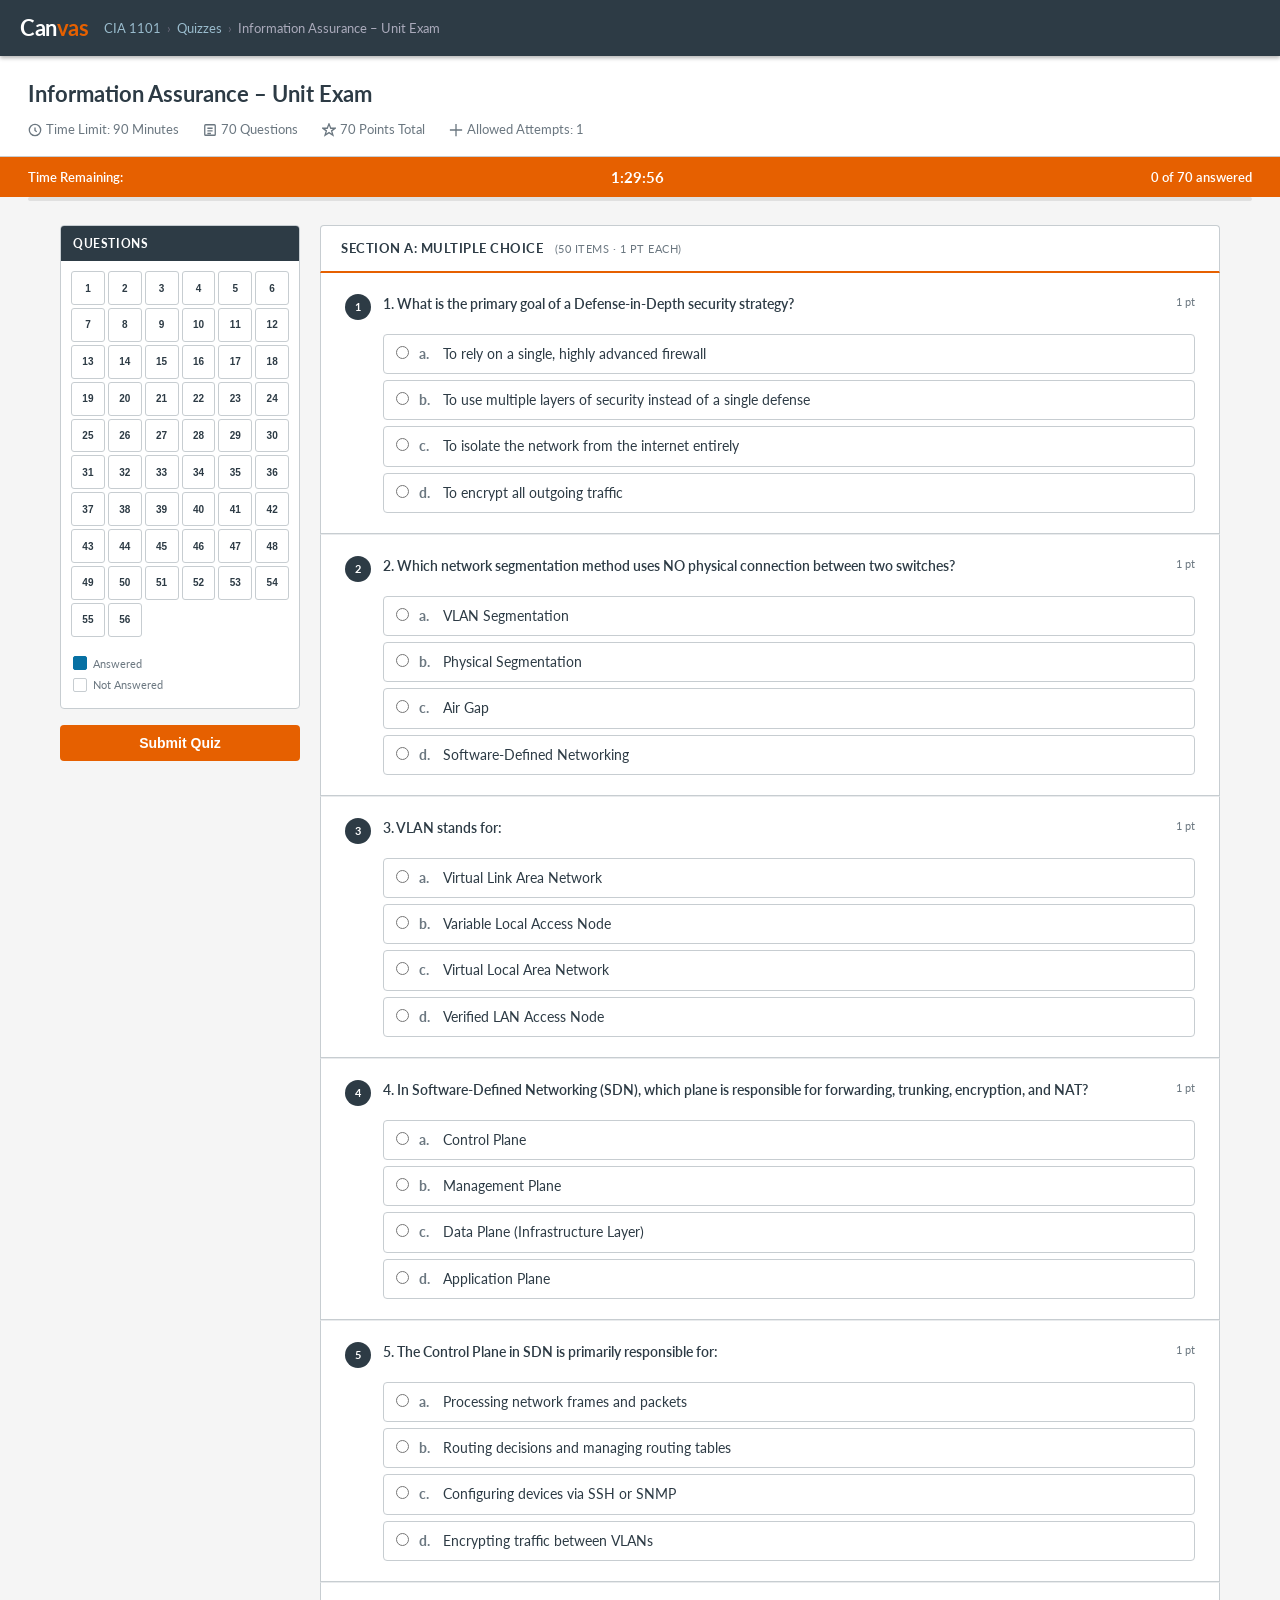
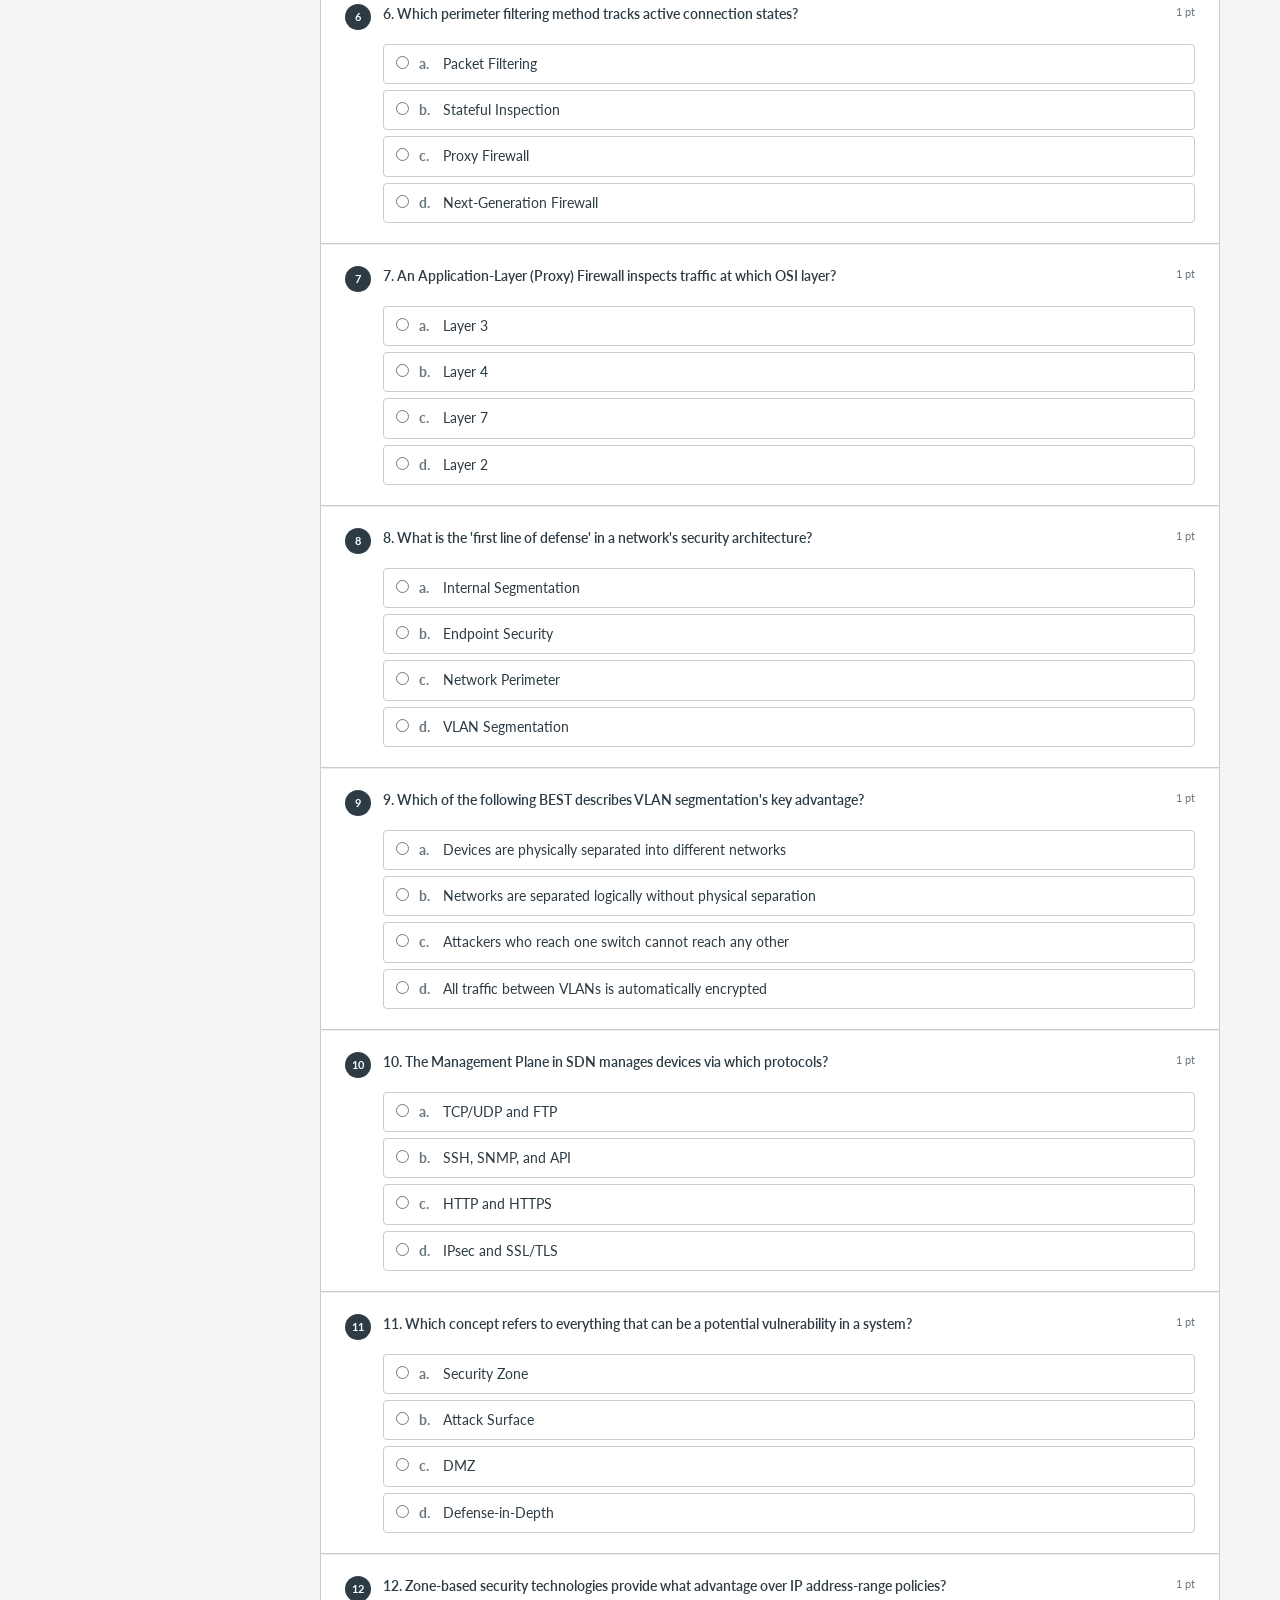
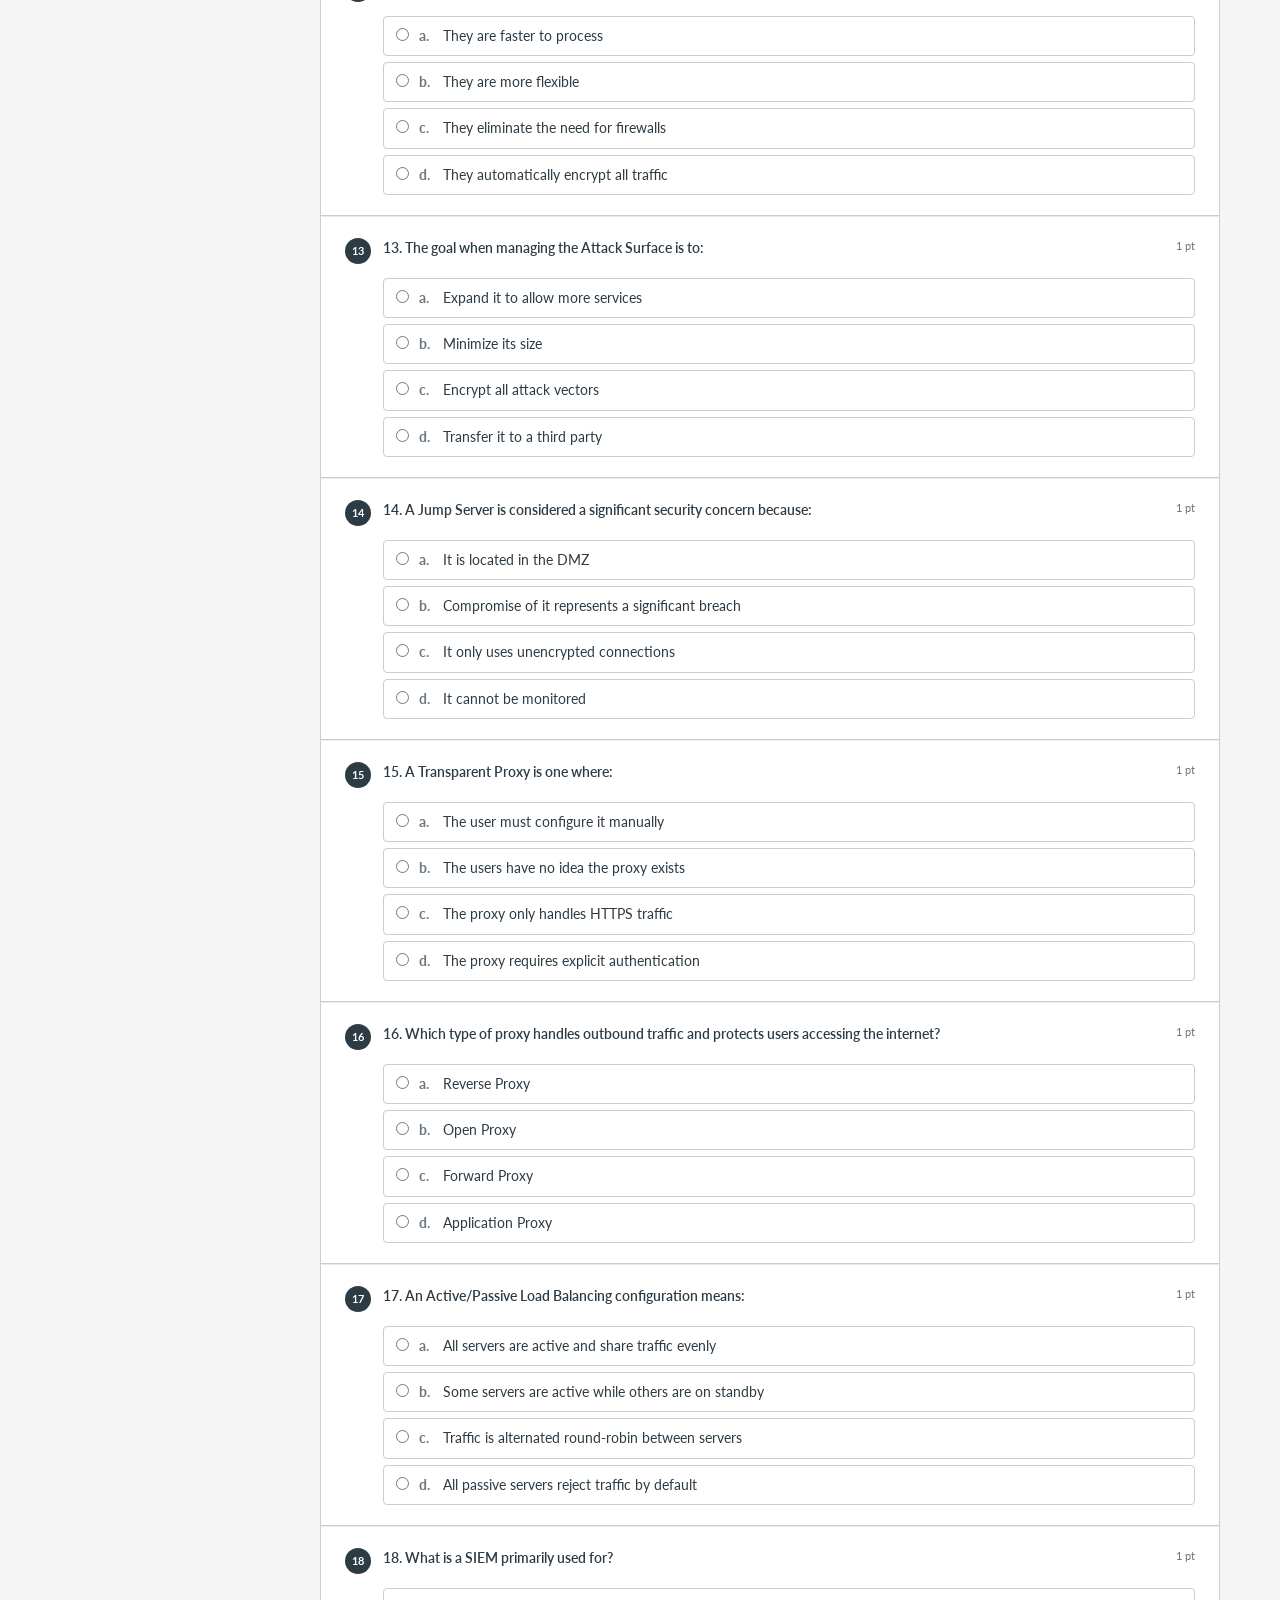
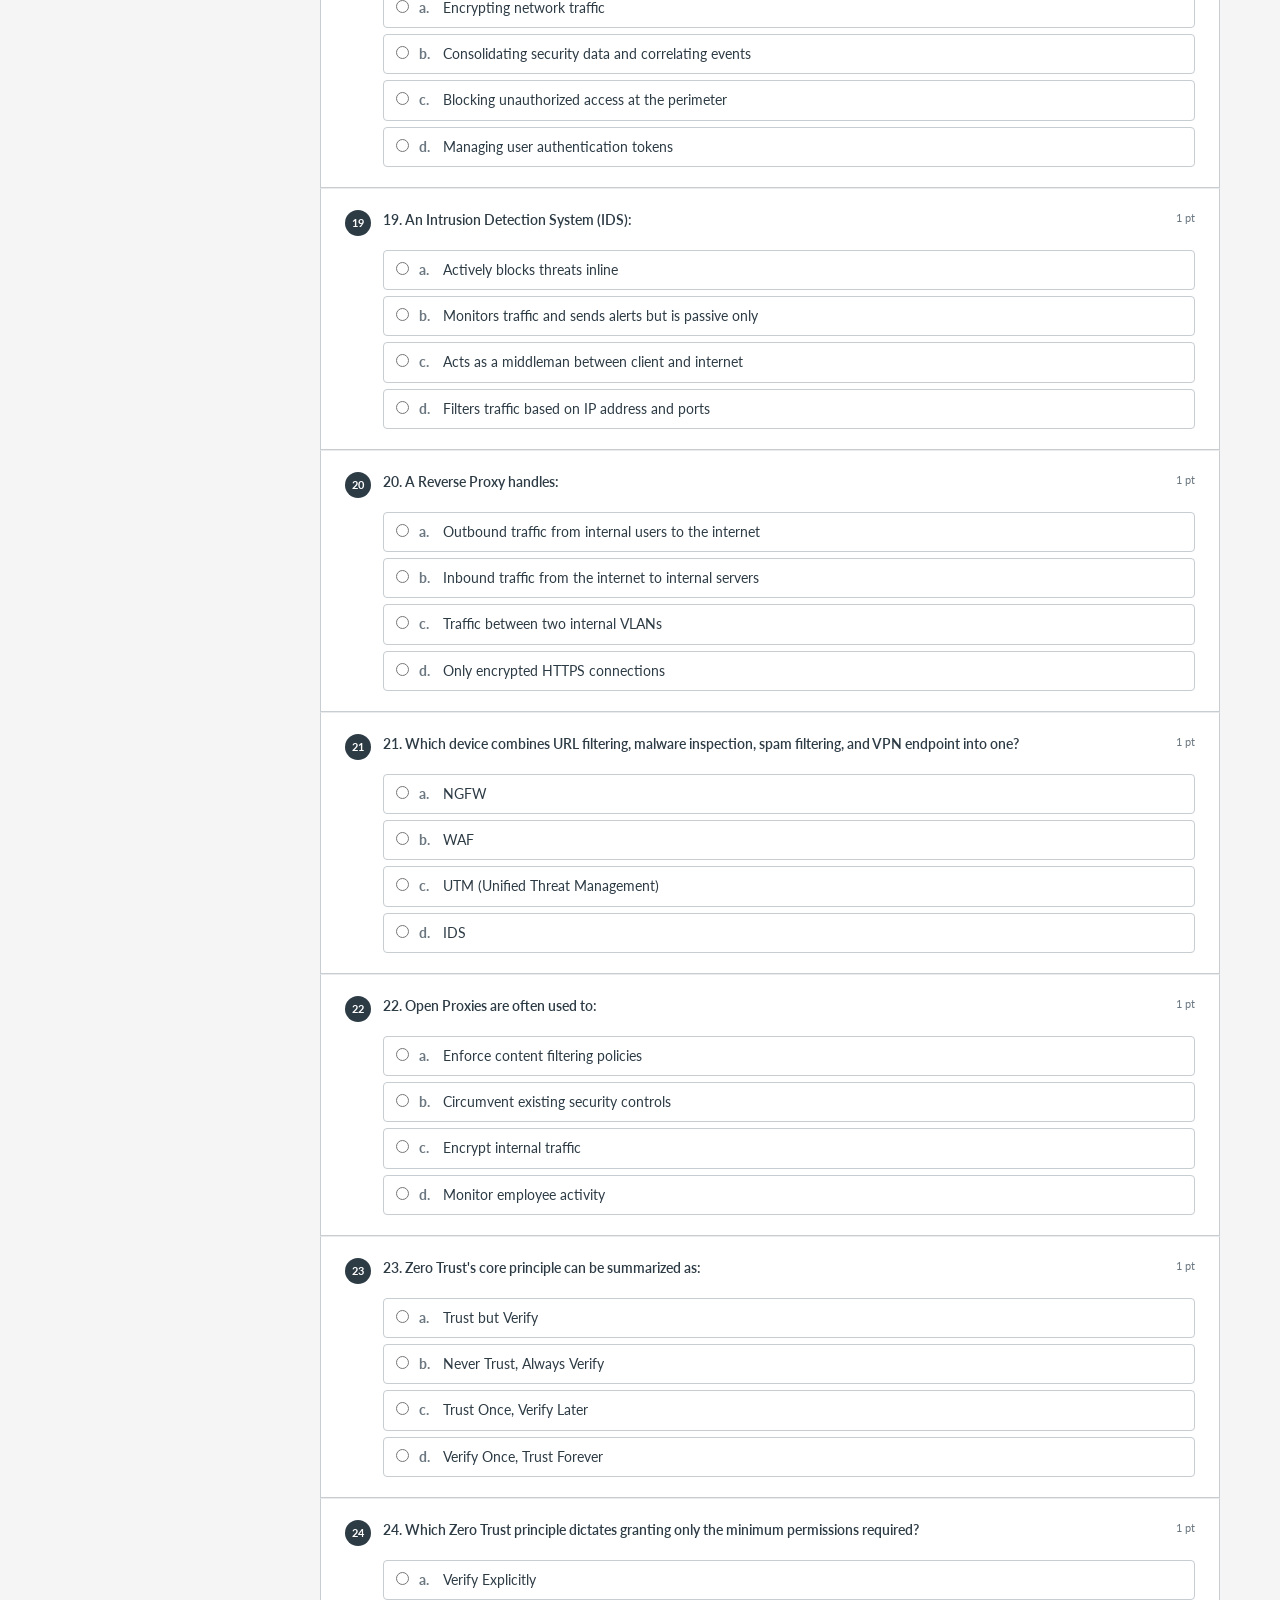
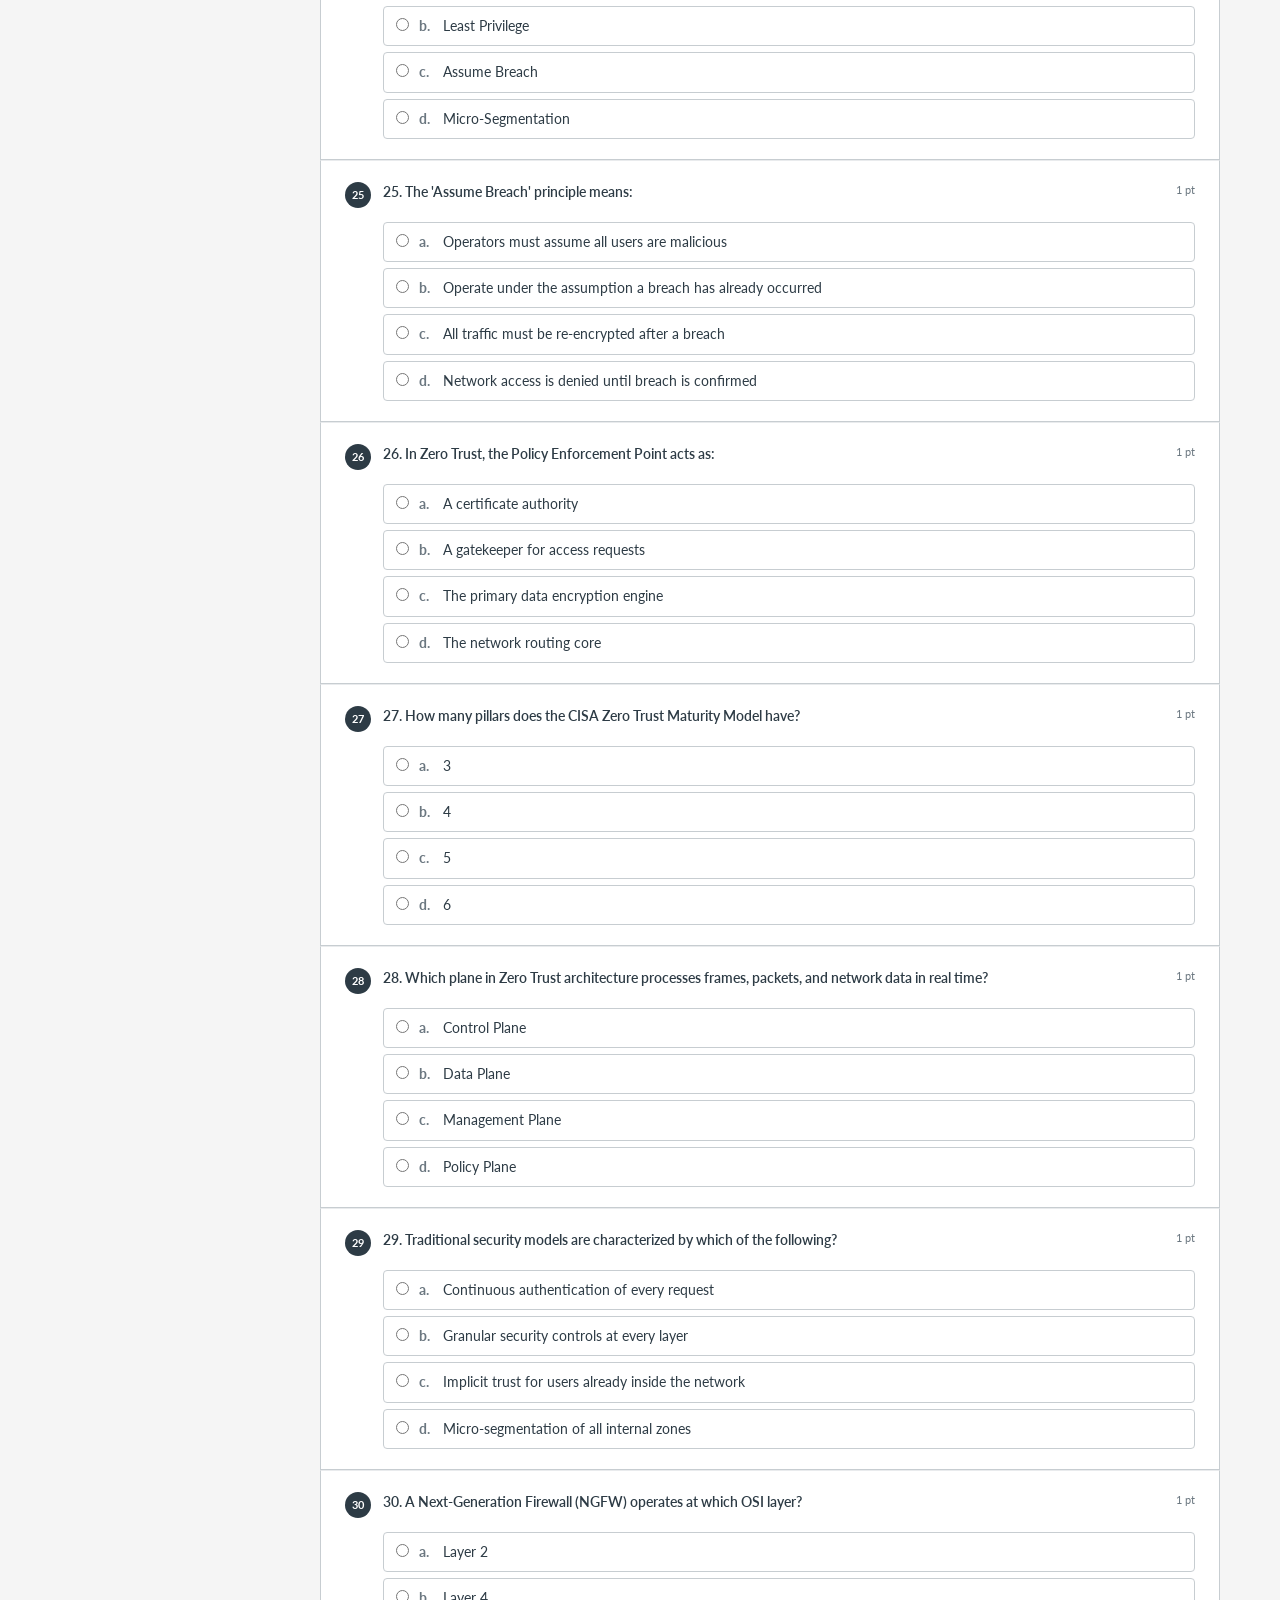
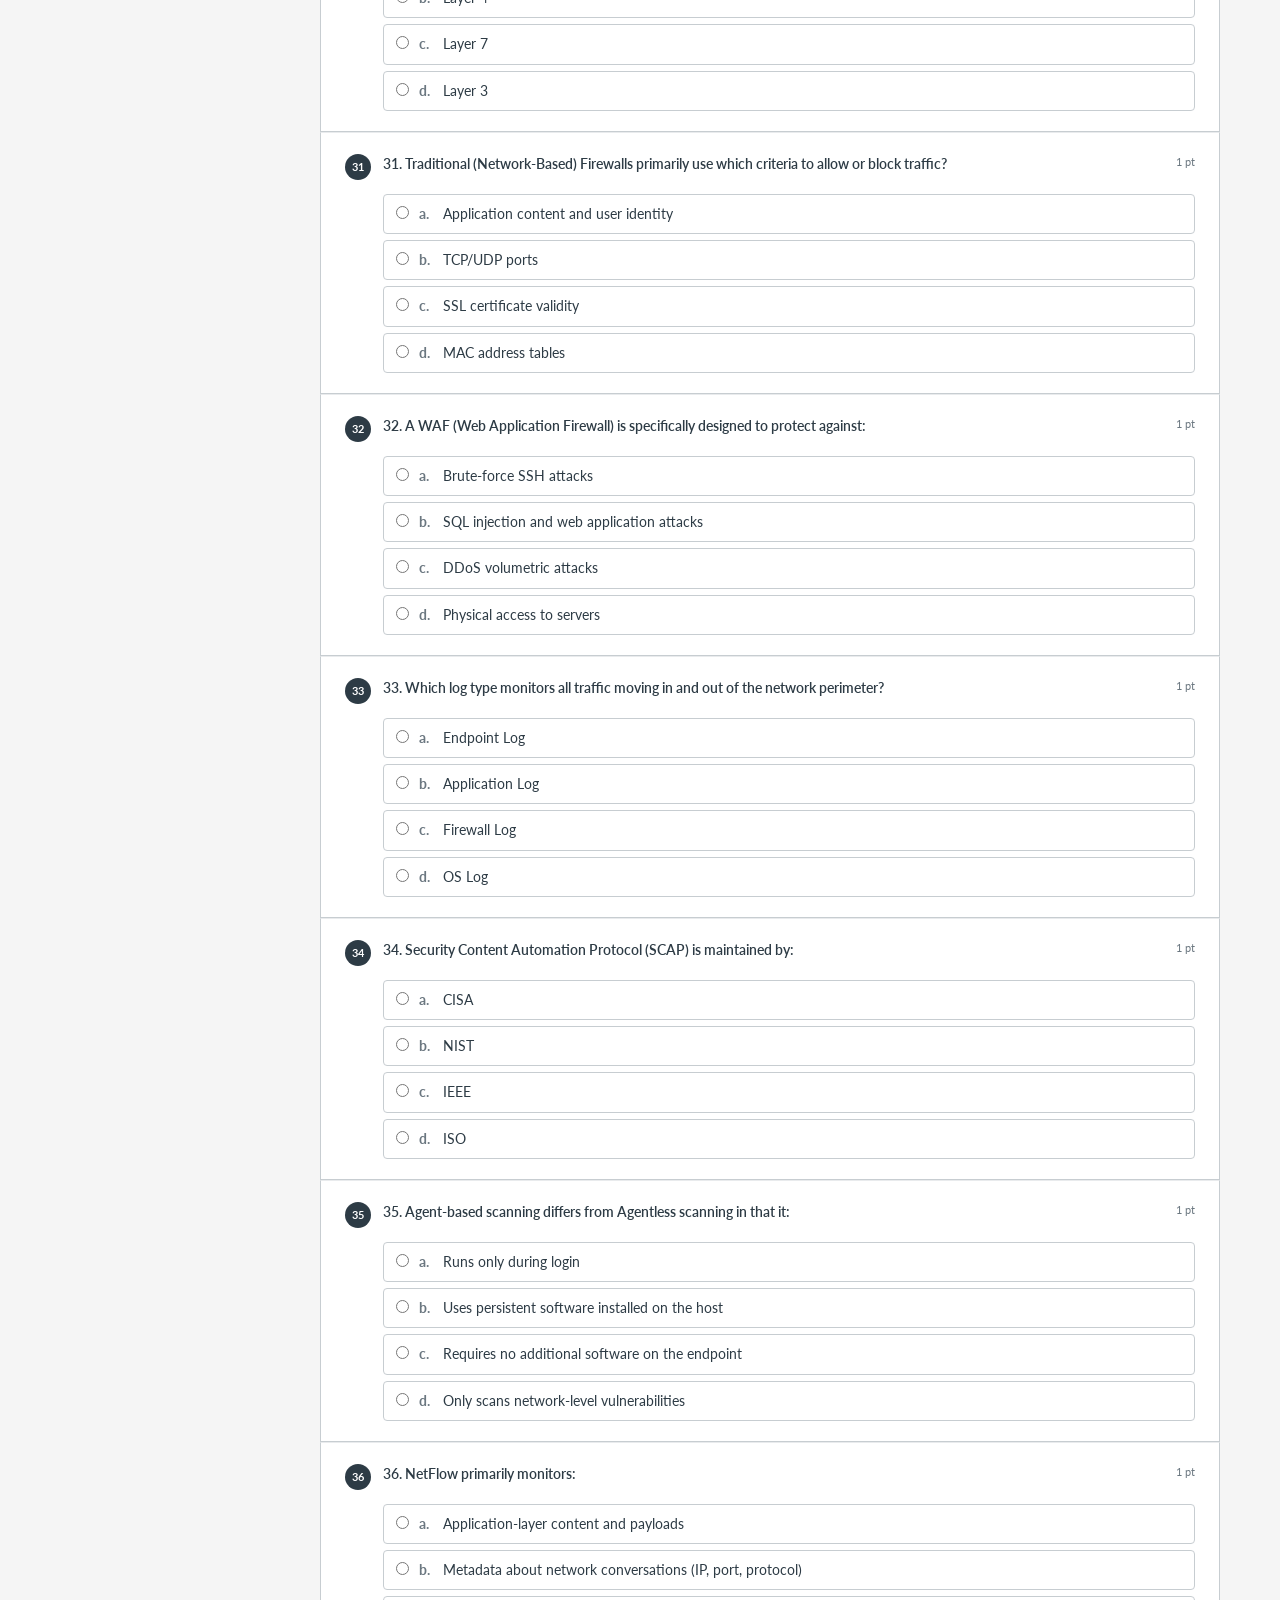
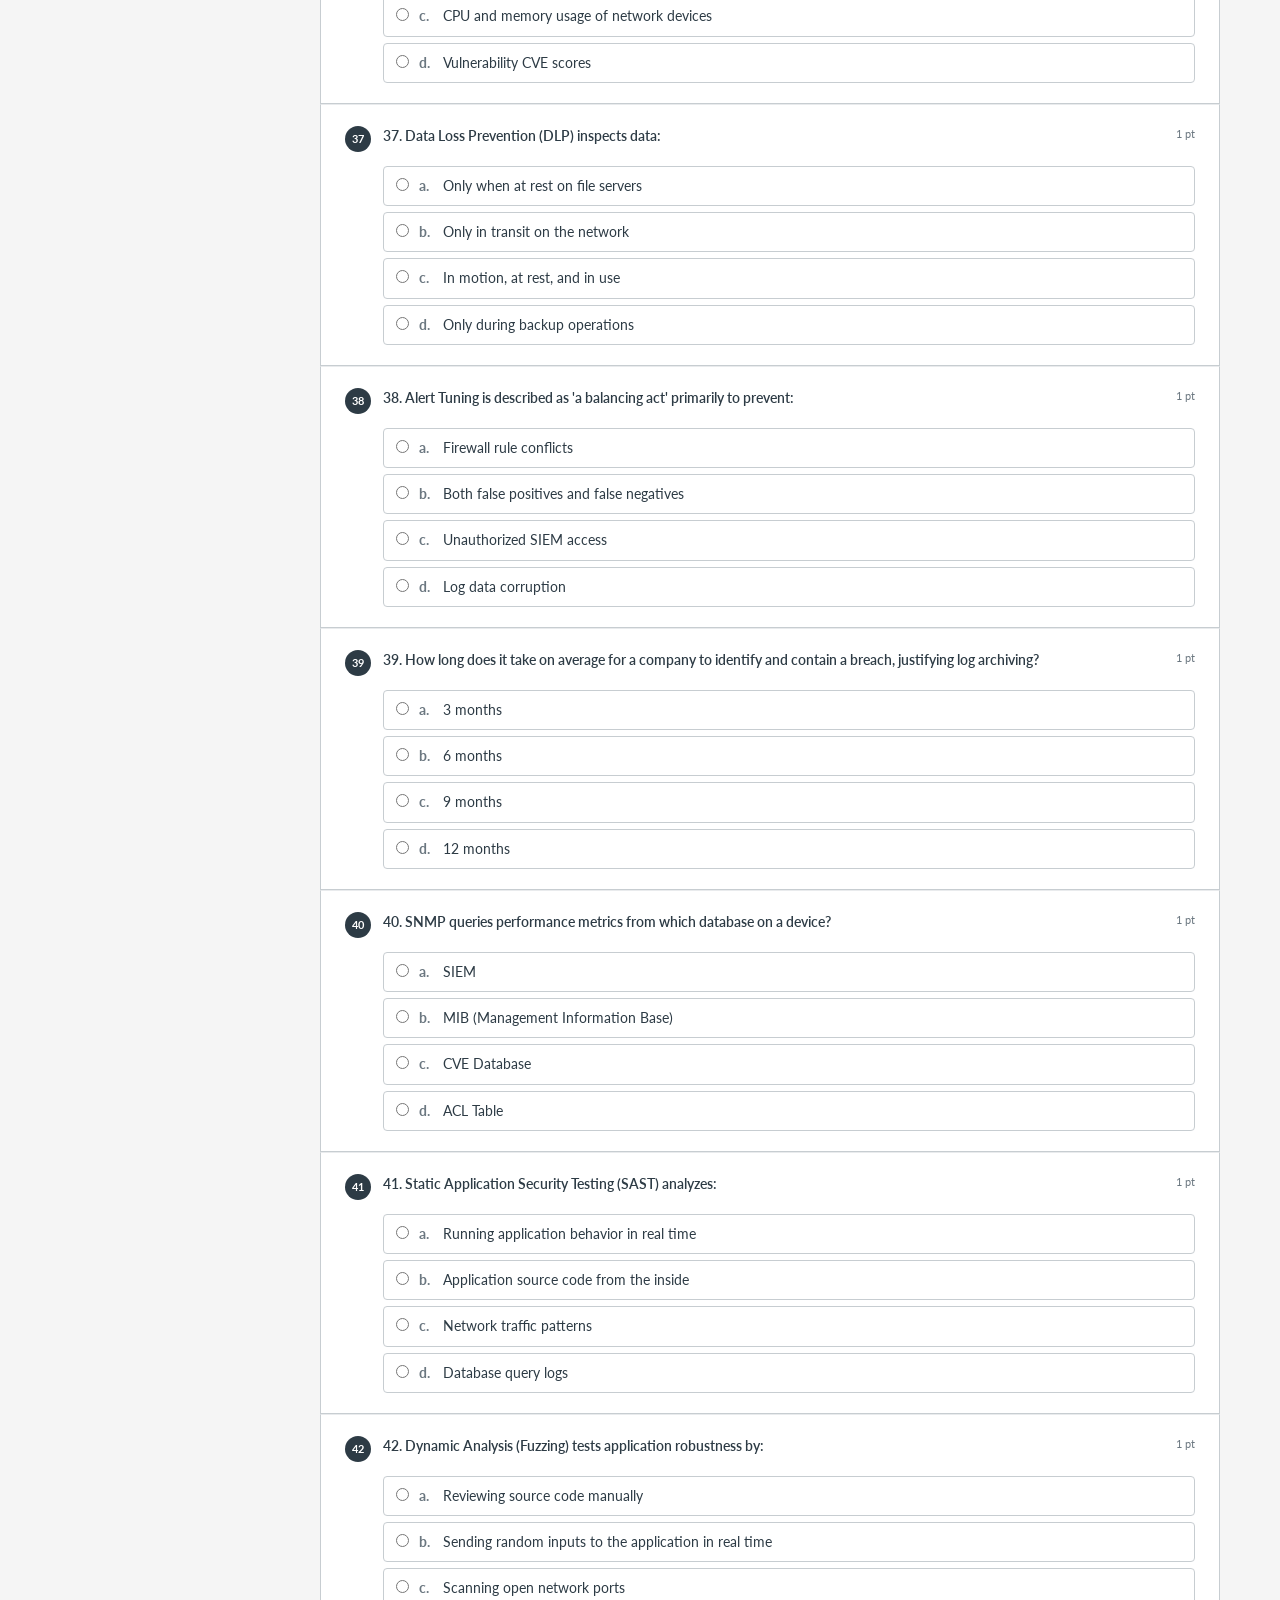
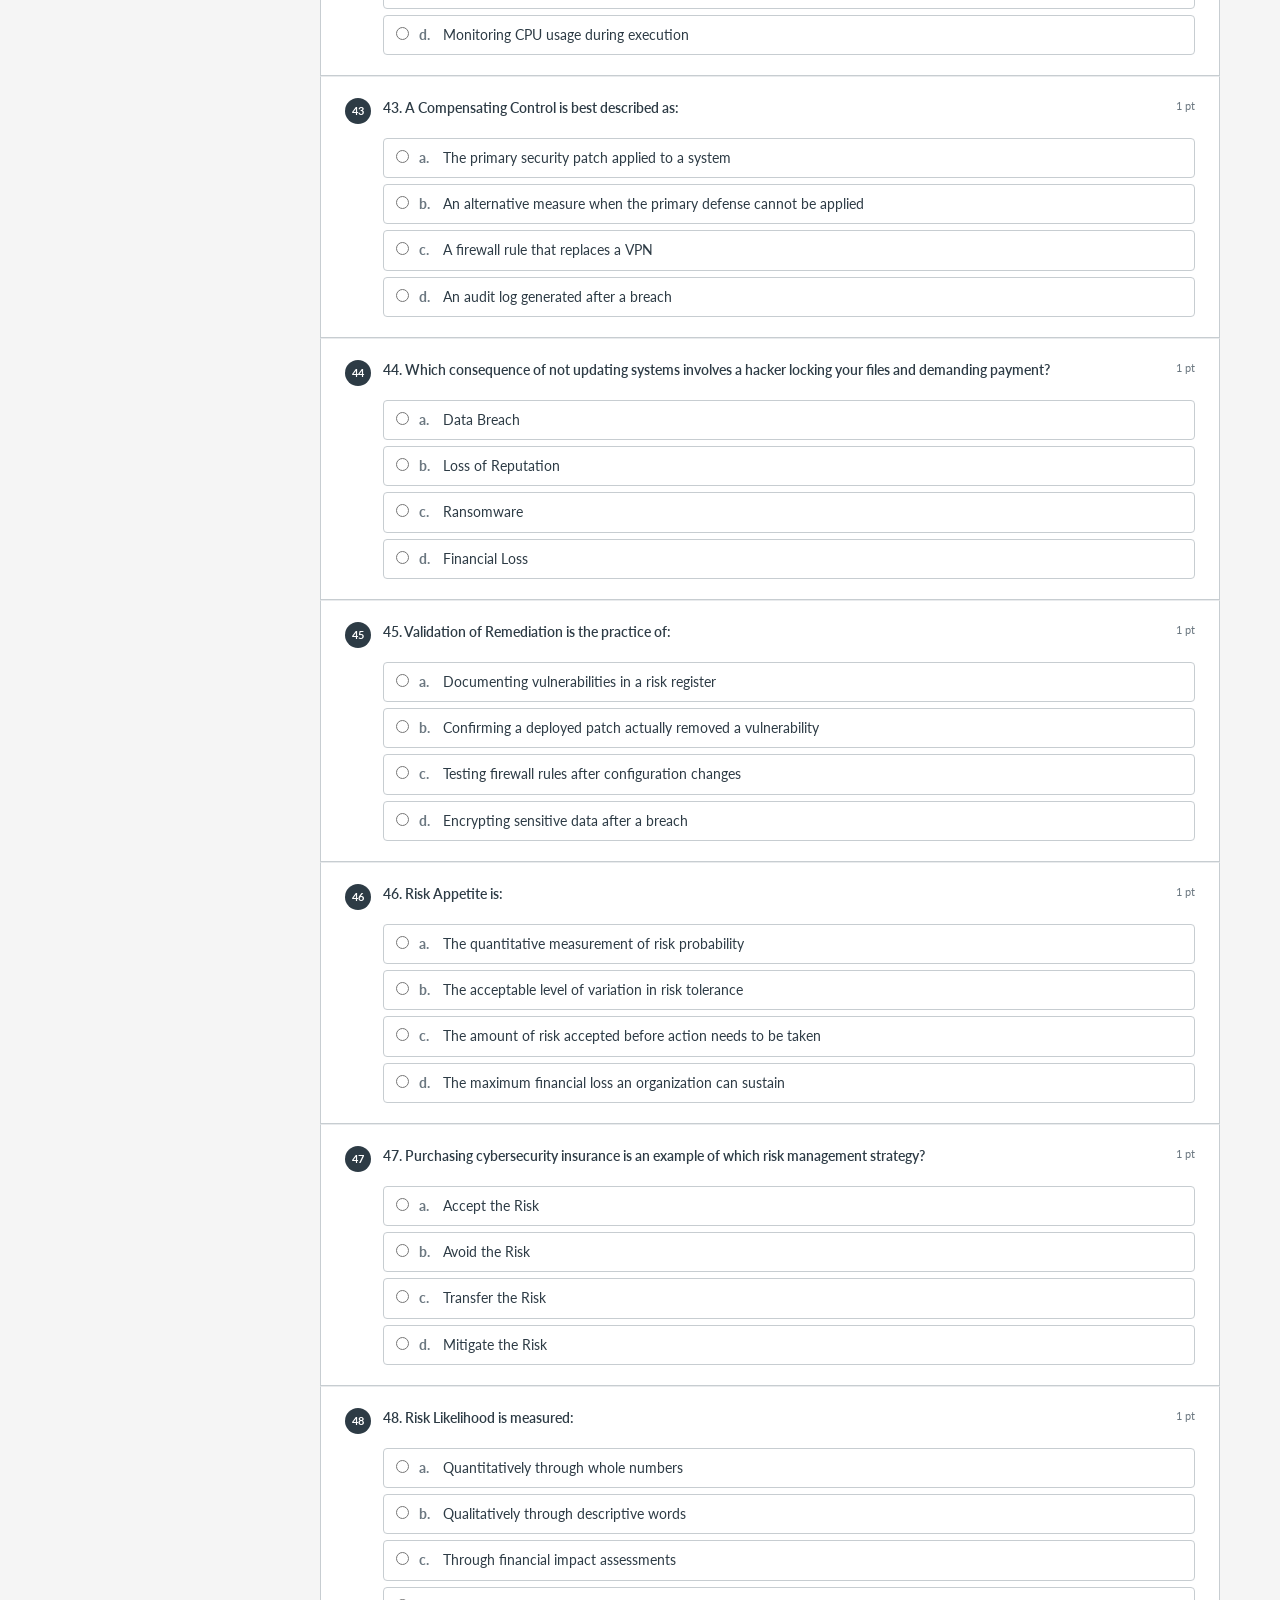
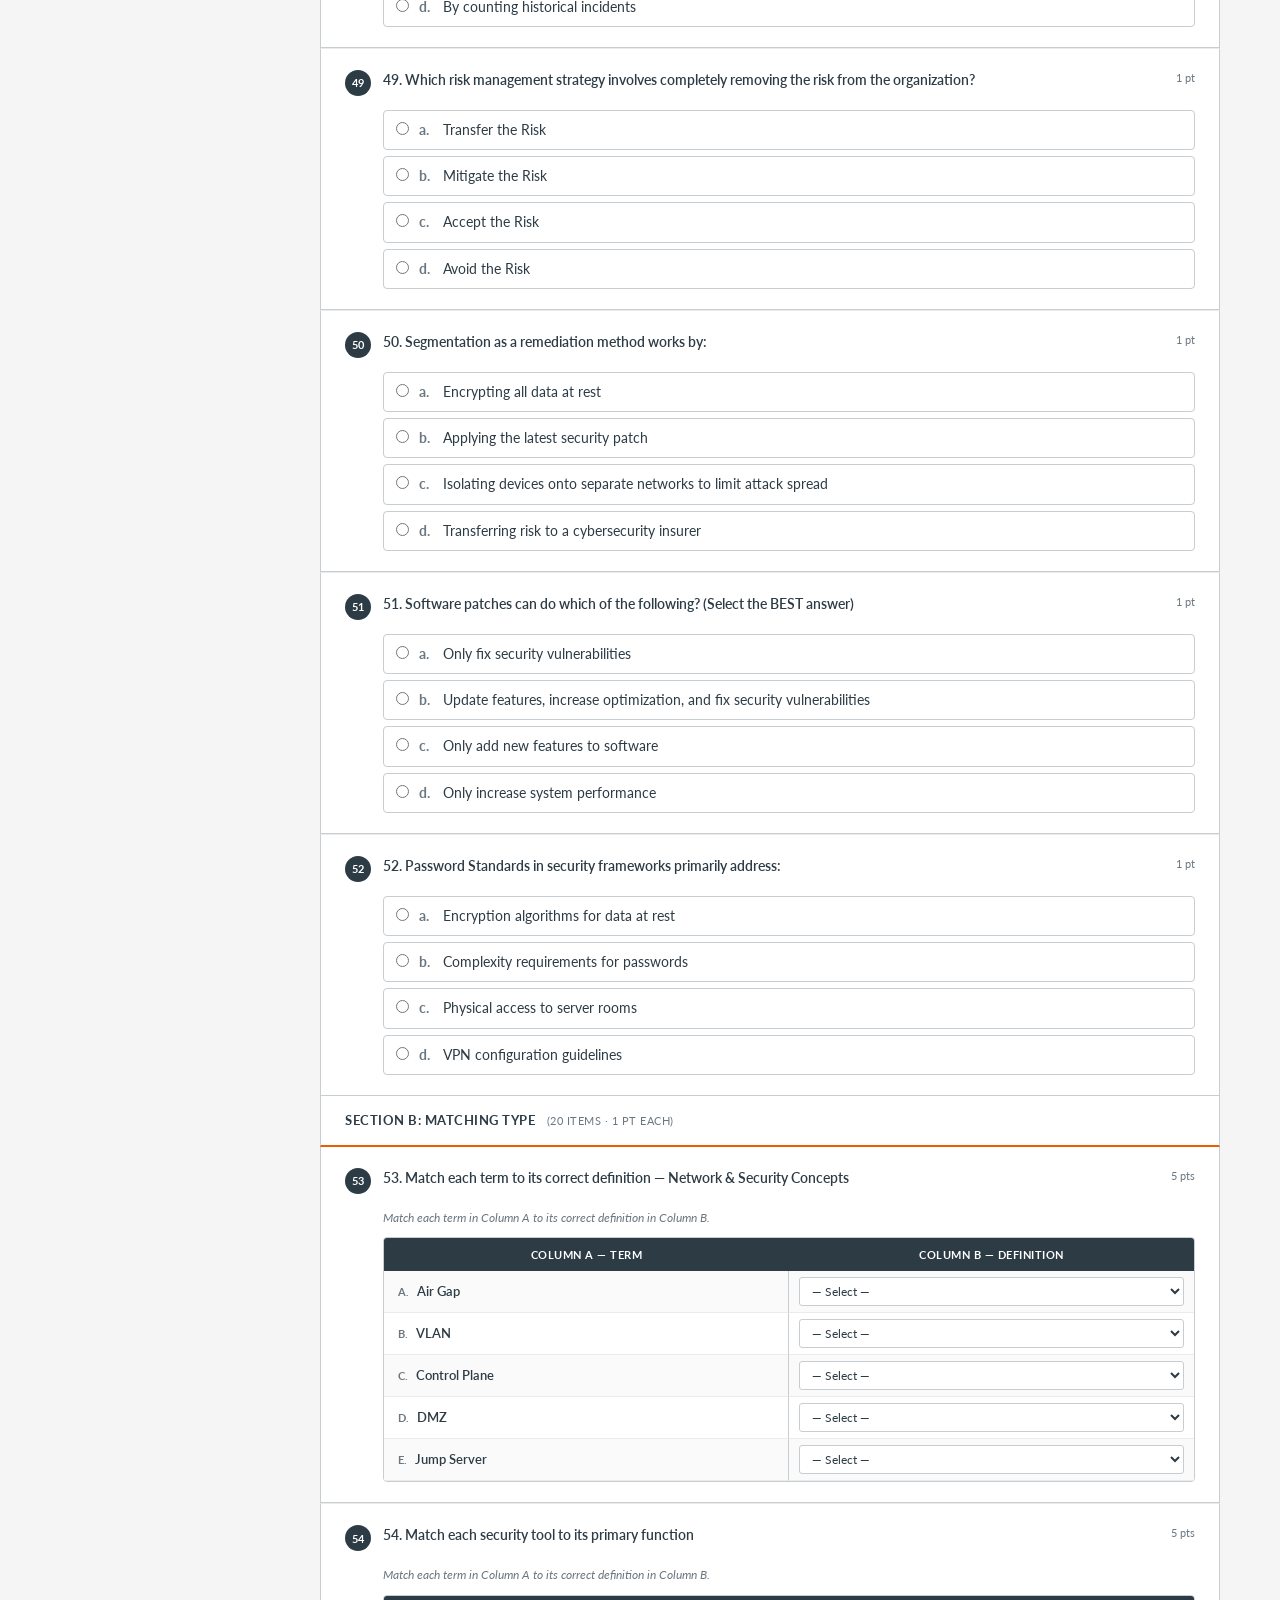
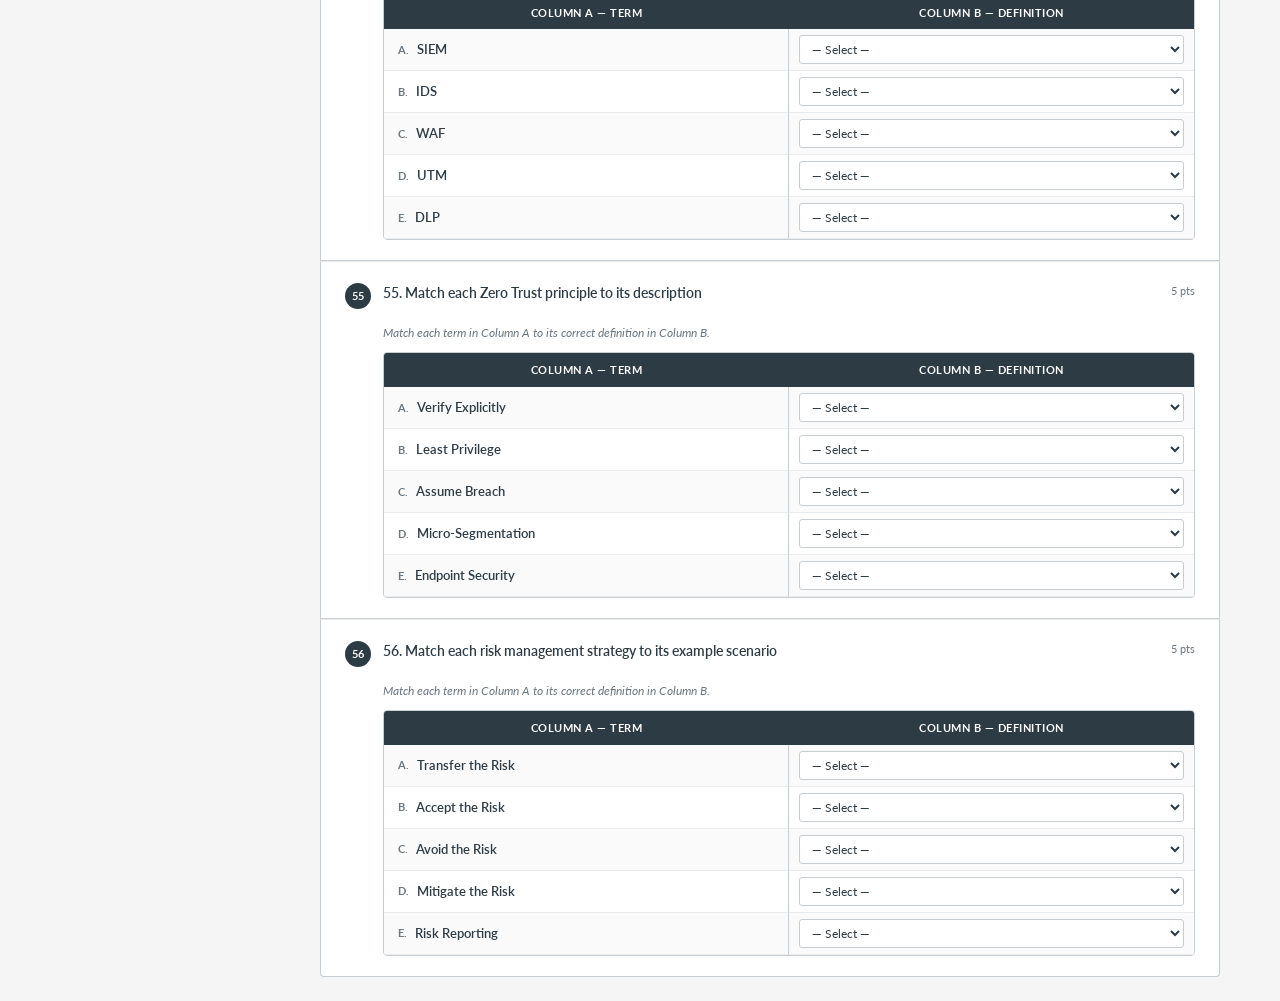
==== commit 46dbef97: "Update index.html" ====
--- a/index.html
+++ b/index.html
@@ -617,6 +617,9 @@
 let timerInterval;
 let timeLeft = 90 * 60; // 90 minutes in seconds
 
+// Global map: question number → shuffled options array for that matching card
+const matchingOptions = {};
+
 function buildExam() {
   const container = document.getElementById('questions-container');
   const nav = document.getElementById('question-nav');
@@ -715,14 +718,16 @@
   card.className = 'question-card';
   card.id = `q-${n}`;
 
-  // Build shuffled options
+  // Build shuffled options and store in global map so grading always references same order
   const options = [...set.terms.map(t => t.def)].sort(() => Math.random() - 0.5);
+  matchingOptions[n] = options; // <-- key fix: persist in global
+
   const optionsHTML = options.map((o, i) =>
-    `<option value="${i}">${i+1}. ${o.substring(0, 70)}${o.length > 70 ? '…' : ''}</option>`
+    `<option value="${i}">${i+1}. ${o.substring(0, 72)}${o.length > 72 ? '…' : ''}</option>`
   ).join('');
 
   const rowsHTML = set.terms.map((t, i) => {
-    const termLetter = String.fromCharCode(65 + i); // A, B, C...
+    const termLetter = String.fromCharCode(65 + i);
     return `
       <div class="matching-pair">
         <div class="matching-term">
@@ -731,8 +736,8 @@
         </div>
         <div class="matching-select-cell">
           <select class="matching-select" id="match-${n}-${i}"
-            data-set="${setIdx}" data-row="${i}"
-            onchange="selectMatch(${n}, ${setIdx}, ${i}, this, ${JSON.stringify(options)})">
+            data-qn="${n}" data-set="${setIdx}" data-row="${i}"
+            onchange="selectMatch(${n}, ${setIdx}, ${i}, this)">
             <option value="">— Select —</option>
             ${optionsHTML}
           </select>
@@ -758,17 +763,18 @@
     <div class="answer-feedback" id="fb-${n}"></div>
   `;
 
-  answered[n] = { type: 'matching', setIdx, selections: Array(set.terms.length).fill(null), options };
+  // Initialize answered state (options stored globally, not here)
+  answered[n] = { type: 'matching', setIdx, selections: Array(set.terms.length).fill(null) };
   return card;
 }
 
-function selectMatch(n, setIdx, rowIdx, selectEl, options) {
+function selectMatch(n, setIdx, rowIdx, selectEl) {
   if (submitted) return;
   const chosenIdx = parseInt(selectEl.value);
   if (isNaN(chosenIdx)) return;
 
   if (!answered[n] || answered[n].type !== 'matching') {
-    answered[n] = { type: 'matching', setIdx, selections: Array(MATCHING_SETS[setIdx].terms.length).fill(null), options };
+    answered[n] = { type: 'matching', setIdx, selections: Array(MATCHING_SETS[setIdx].terms.length).fill(null) };
   }
   answered[n].selections[rowIdx] = chosenIdx;
   selectEl.classList.add('answered-select');
@@ -854,33 +860,33 @@
   MATCHING_SETS.forEach((set, setIdx) => {
     const n = MC_QUESTIONS.length + setIdx + 1;
     const a = answered[n];
+    const options = matchingOptions[n]; // always use the globally stored shuffled order
     let setCorrect = 0;
     total++;
 
-    if (a && a.type === 'matching') {
+    if (a && a.type === 'matching' && options) {
       set.terms.forEach((t, rowIdx) => {
-        const correctOptIdx = a.options.findIndex(o => o === t.def);
+        // Find which index in the shuffled options array holds this term's correct definition
+        const correctOptIdx = options.findIndex(o => o === t.def);
         const sel = document.getElementById(`match-${n}-${rowIdx}`);
         const chosen = a.selections[rowIdx];
-        if (chosen !== null && chosen === correctOptIdx) {
+        if (chosen !== null && chosen !== undefined && chosen === correctOptIdx) {
           setCorrect++;
-          if (sel) sel.classList.add('correct-select');
+          if (sel) { sel.classList.remove('answered-select'); sel.classList.add('correct-select'); }
         } else {
-          if (sel) sel.classList.add('incorrect-select');
-          // Show correct
-          if (sel) {
-            const correctText = a.options[correctOptIdx];
-            sel.title = `Correct: ${correctText}`;
+          if (sel) { sel.classList.remove('answered-select'); sel.classList.add('incorrect-select'); }
+          if (sel && correctOptIdx >= 0) {
+            sel.title = `Correct: ${options[correctOptIdx]}`;
           }
         }
       });
-      correct += setCorrect / set.terms.length; // partial credit per item
+      correct += setCorrect / set.terms.length;
     }
-    const pct = a ? Math.round((setCorrect / set.terms.length) * 100) : 0;
-    showFeedback(n, setCorrect === set.terms.length,
-      setCorrect === set.terms.length
+    const setCorrectInt = a && options ? setCorrect : 0;
+    showFeedback(n, setCorrectInt === set.terms.length,
+      setCorrectInt === set.terms.length
         ? `All ${set.terms.length} matches correct!`
-        : `${setCorrect}/${set.terms.length} correct. Incorrect items are highlighted in red.`
+        : `${setCorrectInt}/${set.terms.length} correct. Incorrect items are highlighted in red; hover them to see the correct answer.`
     );
   });
 
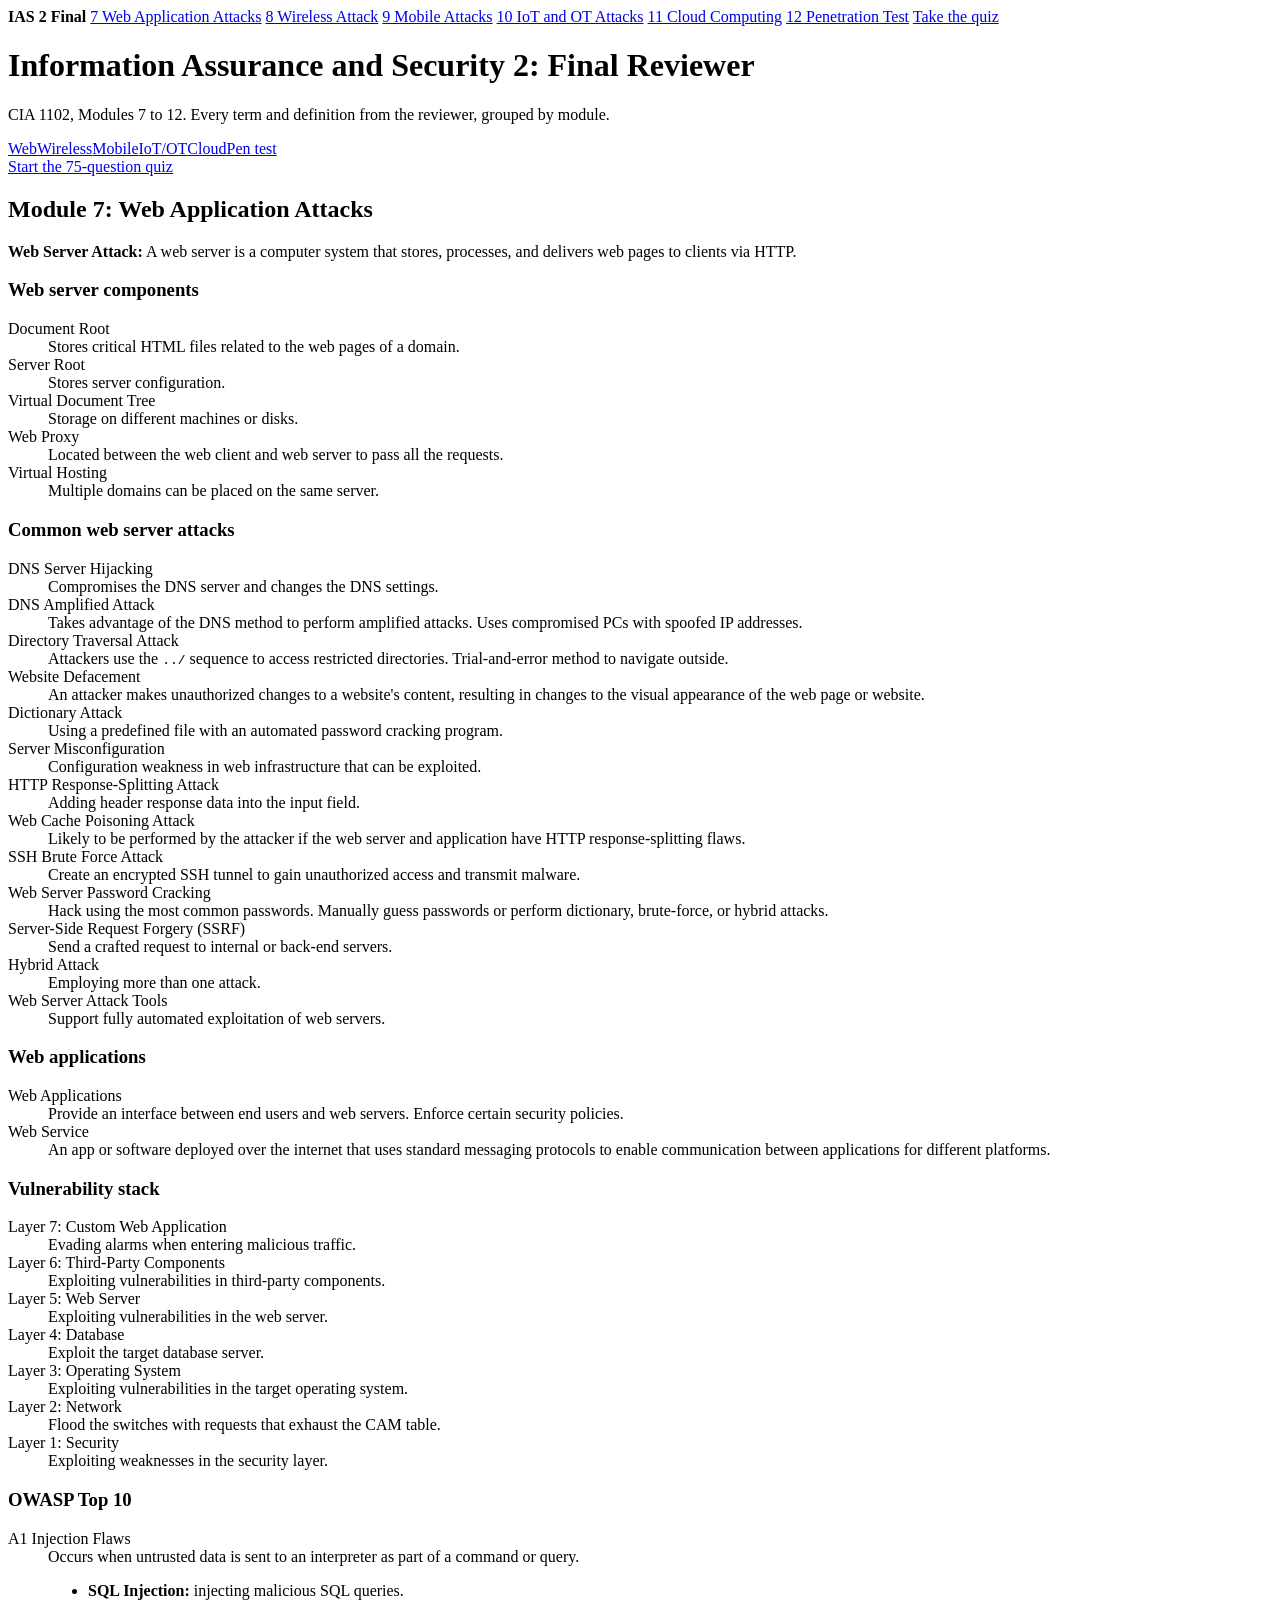
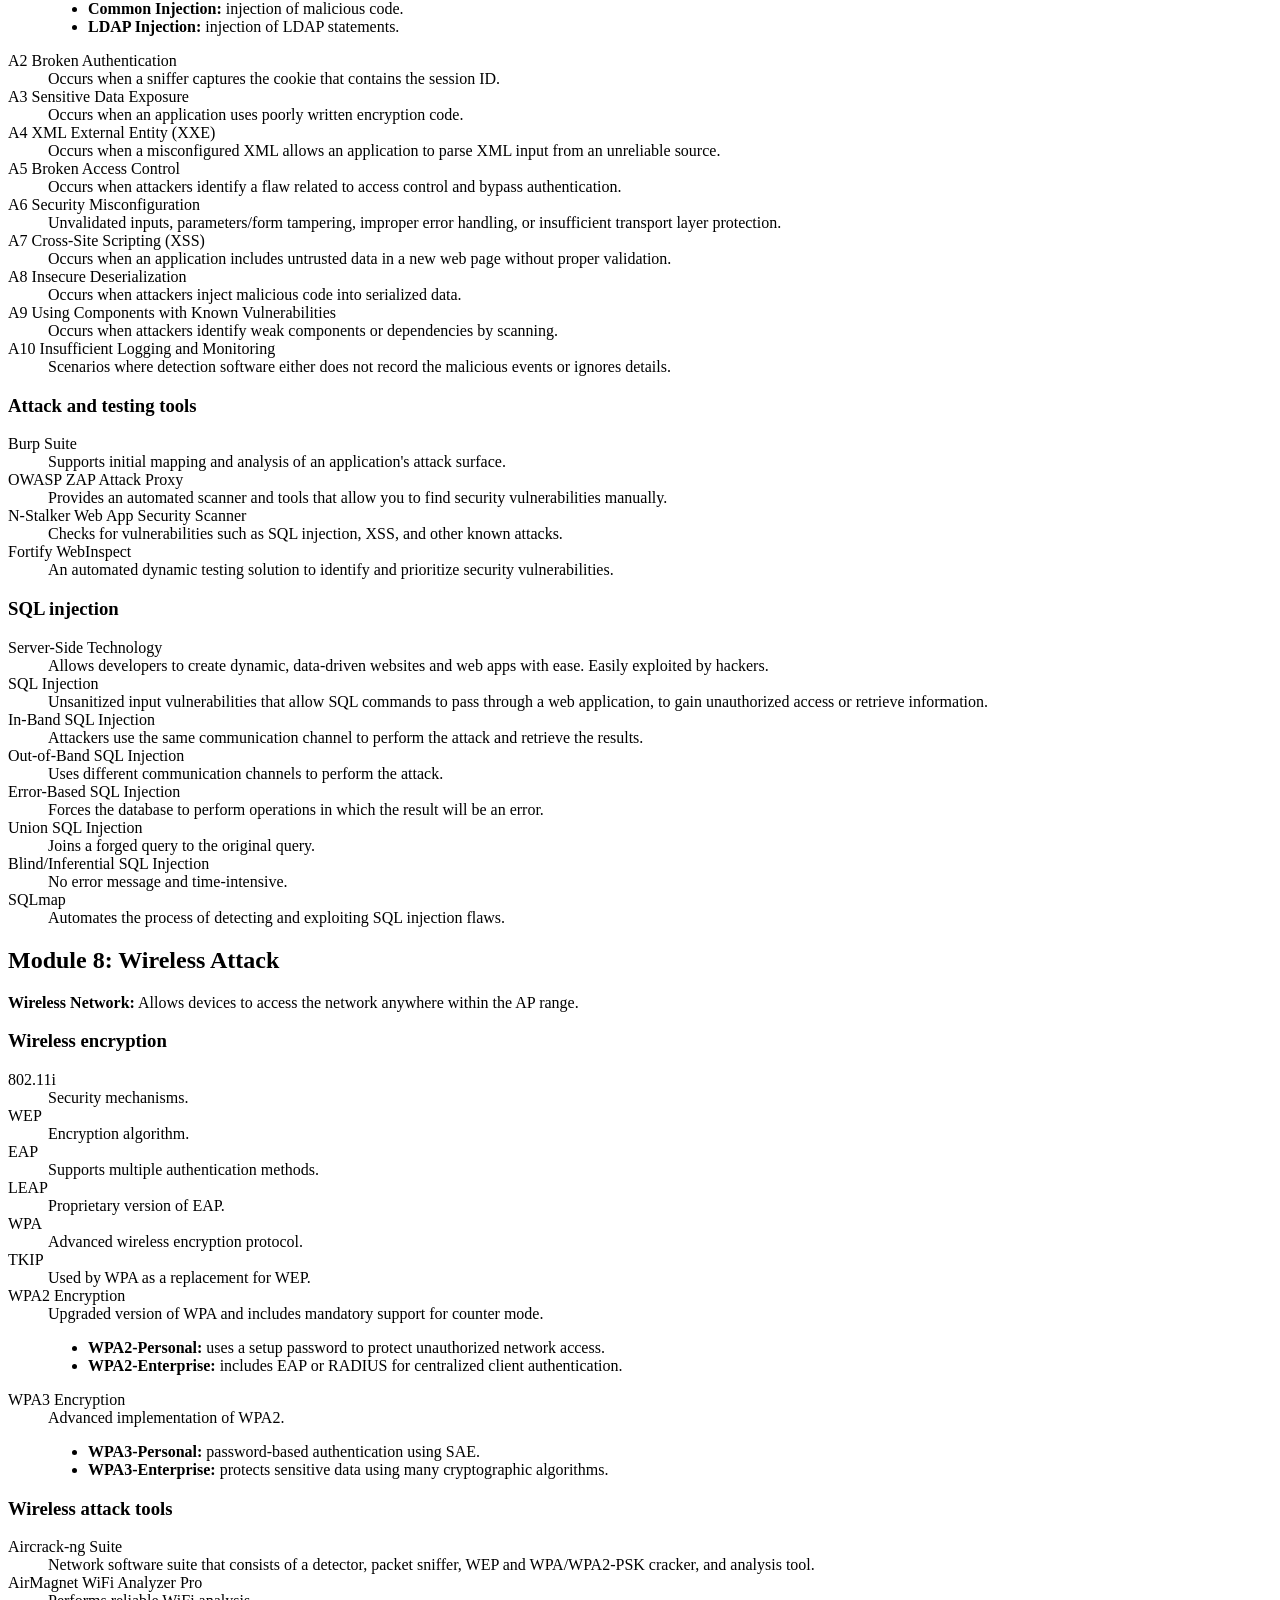
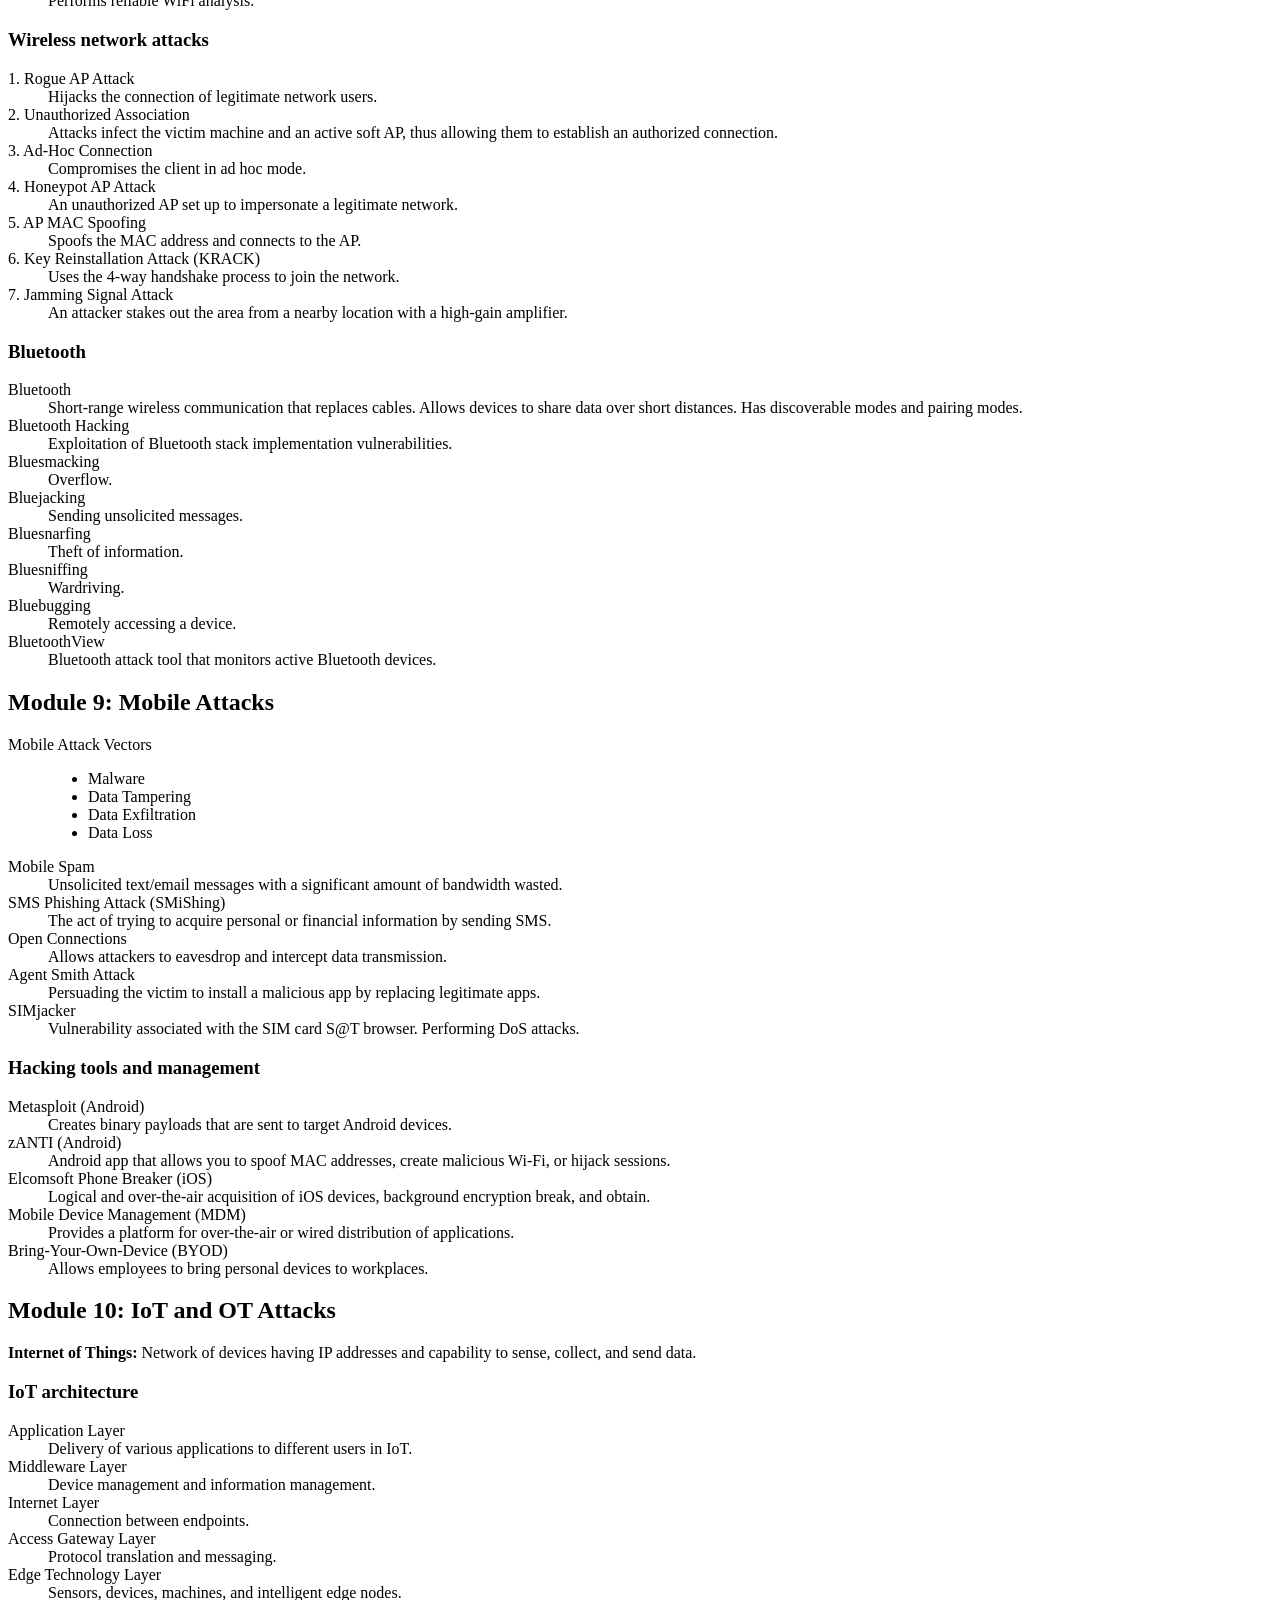
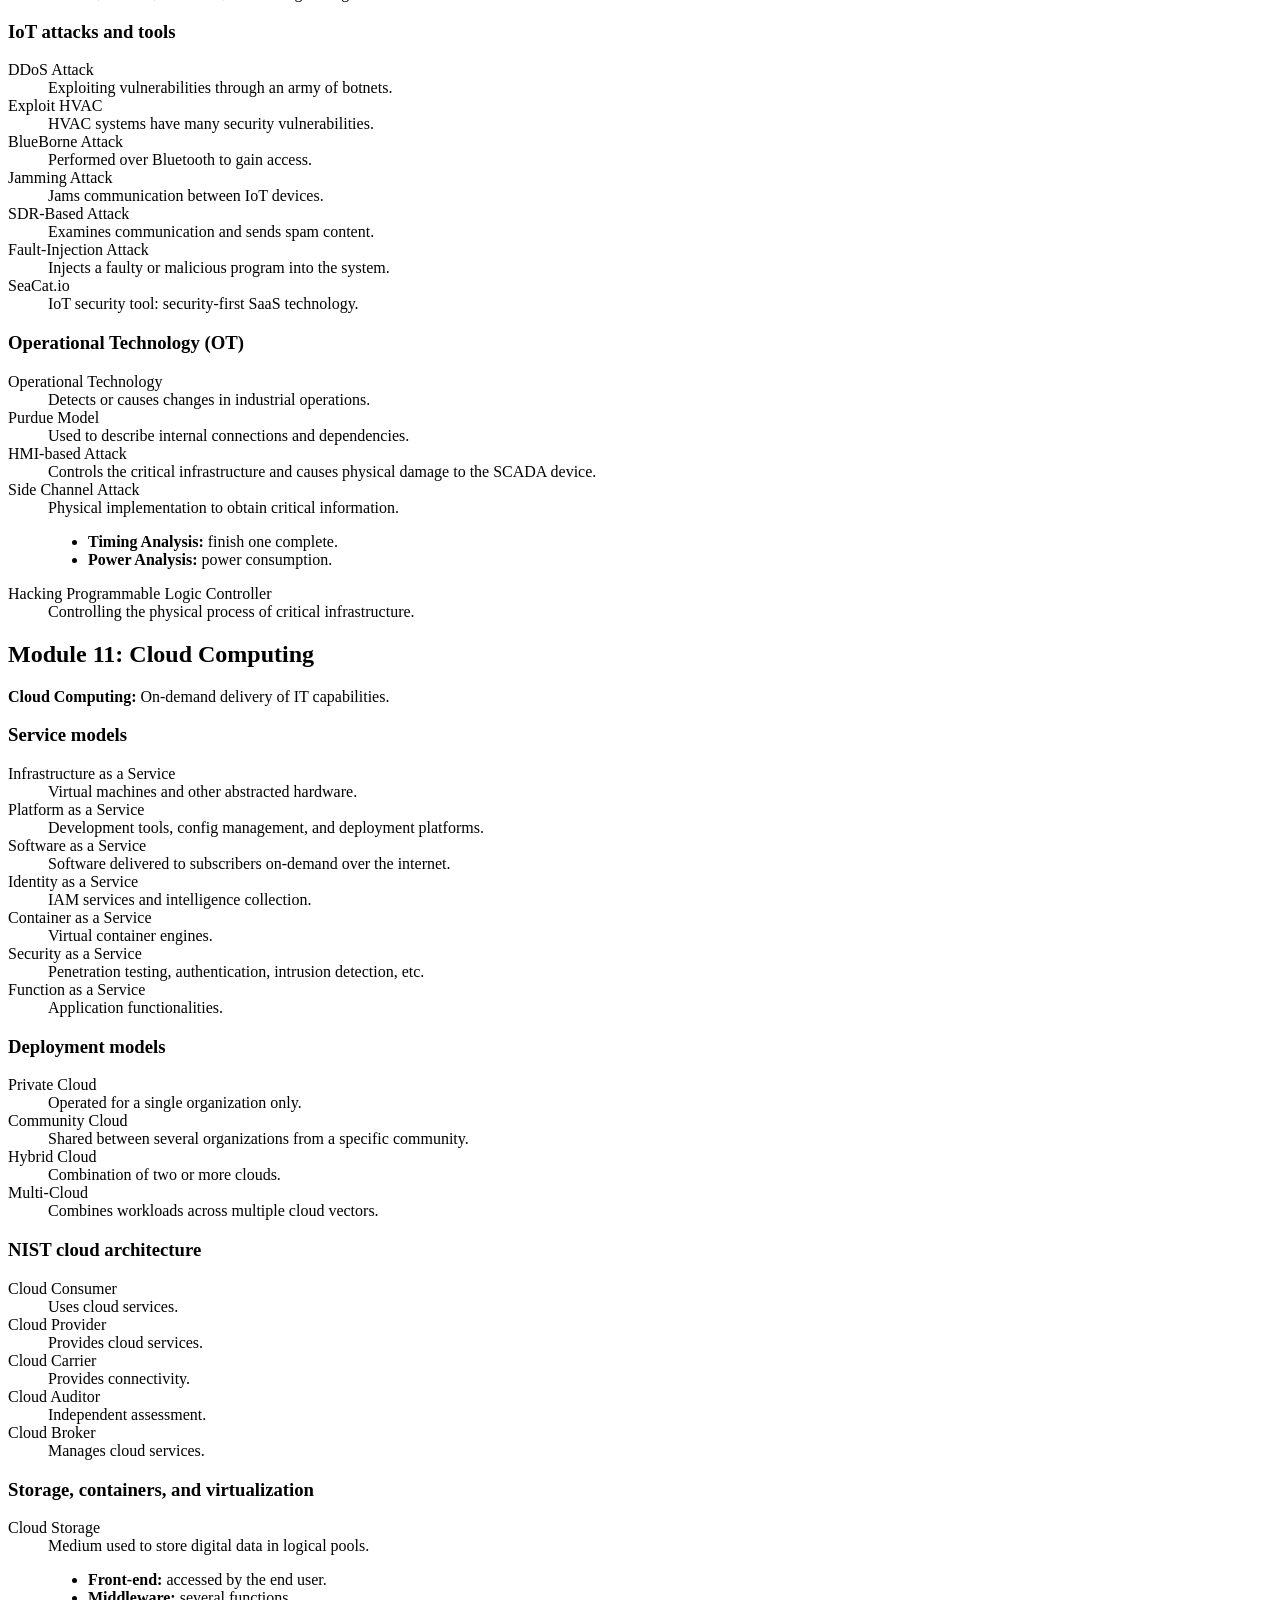
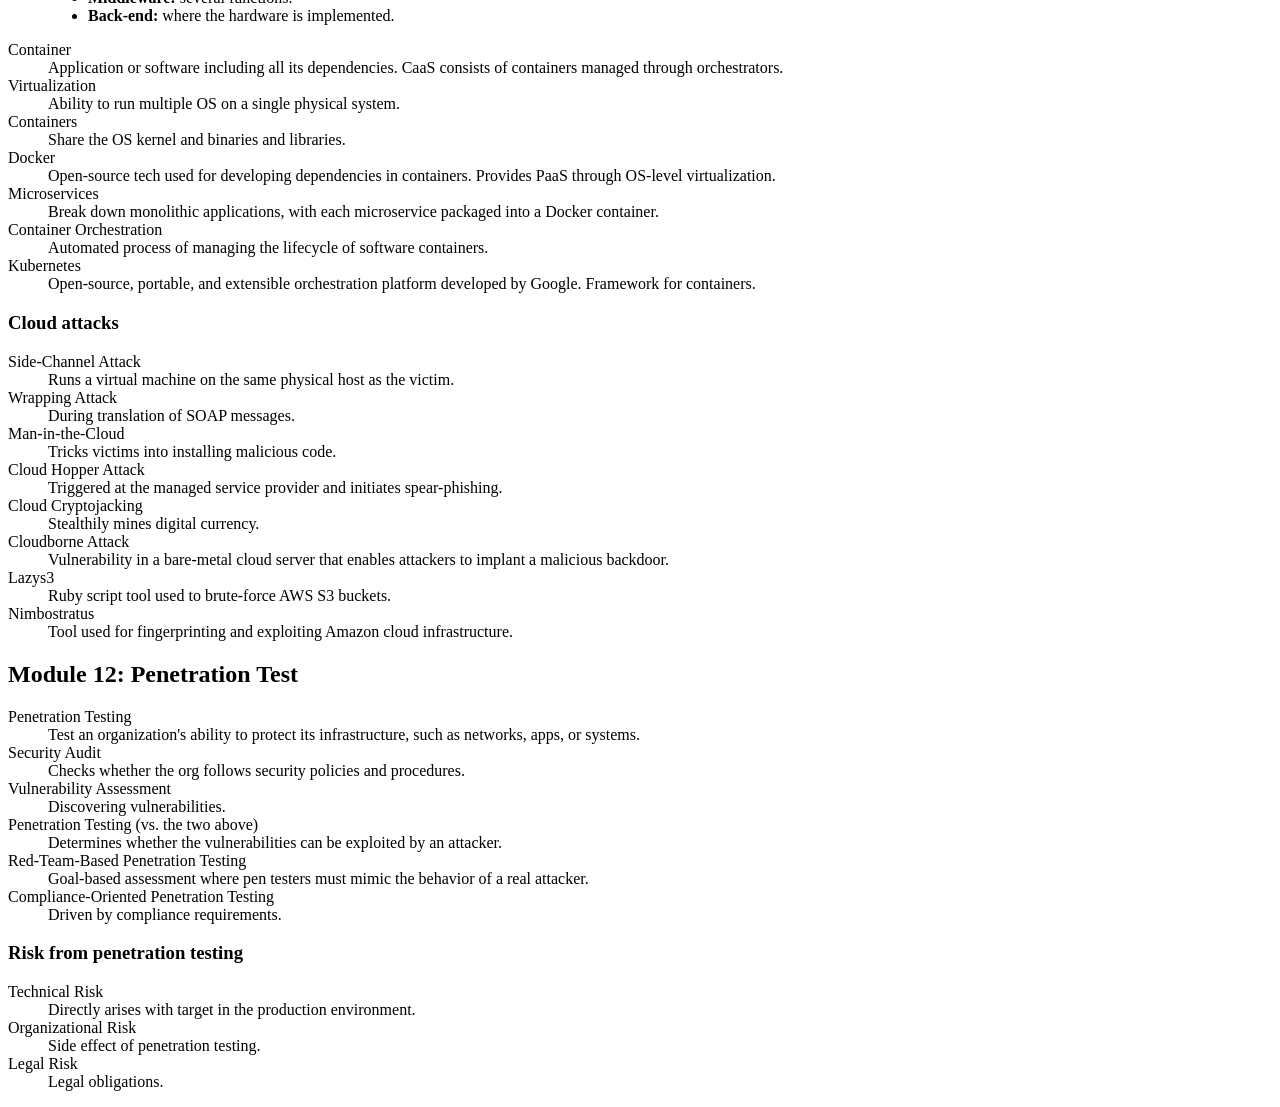
==== commit ec3f828a: "Create index.html" ====
--- a/index.html
+++ b/index.html
@@ -1,936 +1,273 @@
 <!DOCTYPE html>
 <html lang="en">
 <head>
-<meta charset="UTF-8">
-<meta name="viewport" content="width=device-width, initial-scale=1.0">
-<title>CIA 1101 – Information Assurance | Exam</title>
-<link href="https://fonts.googleapis.com/css2?family=Lato:wght@300;400;700&family=Open+Sans:wght@400;600&display=swap" rel="stylesheet">
-<style>
-  *, *::before, *::after { box-sizing: border-box; margin: 0; padding: 0; }
-
-  :root {
-    --canvas-red: #e66000;
-    --canvas-dark: #2d3b45;
-    --canvas-blue: #0770a3;
-    --canvas-light-blue: #e8f4fb;
-    --canvas-border: #c7cdd1;
-    --canvas-bg: #f5f5f5;
-    --canvas-white: #ffffff;
-    --canvas-text: #2d3b45;
-    --canvas-muted: #6b7780;
-    --canvas-success: #0b7b03;
-    --canvas-answered: #e8f4fb;
-    --sidebar-w: 240px;
-    --header-h: 56px;
-  }
-
-  body {
-    font-family: 'Lato', 'Open Sans', sans-serif;
-    background: var(--canvas-bg);
-    color: var(--canvas-text);
-    font-size: 14px;
-    line-height: 1.6;
-  }
-
-  /* ── TOP HEADER ── */
-  .top-header {
-    background: var(--canvas-dark);
-    height: var(--header-h);
-    display: flex;
-    align-items: center;
-    padding: 0 20px;
-    gap: 16px;
-    position: sticky;
-    top: 0;
-    z-index: 100;
-    box-shadow: 0 2px 4px rgba(0,0,0,.3);
-  }
-  .top-header .logo {
-    color: #fff;
-    font-size: 22px;
-    font-weight: 700;
-    letter-spacing: -0.5px;
-  }
-  .top-header .logo span { color: var(--canvas-red); }
-  .breadcrumb {
-    color: #aab;
-    font-size: 13px;
-    display: flex;
-    align-items: center;
-    gap: 6px;
-    flex: 1;
-  }
-  .breadcrumb a { color: #9bc; text-decoration: none; }
-  .breadcrumb a:hover { text-decoration: underline; }
-  .breadcrumb .sep { color: #667; }
-
-  /* ── EXAM HEADER BAND ── */
-  .exam-header-band {
-    background: var(--canvas-white);
-    border-bottom: 1px solid var(--canvas-border);
-    padding: 20px 28px 16px;
-  }
-  .exam-header-band h1 {
-    font-size: 22px;
-    font-weight: 700;
-    color: var(--canvas-dark);
-    margin-bottom: 4px;
-  }
-  .exam-meta {
-    display: flex;
-    gap: 24px;
-    flex-wrap: wrap;
-    font-size: 13px;
-    color: var(--canvas-muted);
-    margin-top: 8px;
-  }
-  .exam-meta span { display: flex; align-items: center; gap: 4px; }
-  .exam-meta svg { width: 14px; height: 14px; }
-
-  /* ── TIMER BAR ── */
-  .timer-bar {
-    background: var(--canvas-red);
-    color: #fff;
-    display: flex;
-    align-items: center;
-    justify-content: space-between;
-    padding: 8px 28px;
-    font-size: 13px;
-    font-weight: 600;
-  }
-  .timer-bar .time-remaining { font-size: 15px; font-weight: 700; font-variant-numeric: tabular-nums; }
-
-  /* ── LAYOUT ── */
-  .layout {
-    display: flex;
-    max-width: 1200px;
-    margin: 0 auto;
-    padding: 24px 20px;
-    gap: 20px;
-    align-items: flex-start;
-  }
-
-  /* ── SIDEBAR ── */
-  .sidebar {
-    width: var(--sidebar-w);
-    flex-shrink: 0;
-    position: sticky;
-    top: calc(var(--header-h) + 40px);
-  }
-  .sidebar-card {
-    background: var(--canvas-white);
-    border: 1px solid var(--canvas-border);
-    border-radius: 4px;
-    overflow: hidden;
-    margin-bottom: 12px;
-  }
-  .sidebar-card-header {
-    background: var(--canvas-dark);
-    color: #fff;
-    font-size: 12px;
-    font-weight: 700;
-    text-transform: uppercase;
-    letter-spacing: .6px;
-    padding: 8px 12px;
-  }
-  .question-nav {
-    display: grid;
-    grid-template-columns: repeat(6, 1fr);
-    gap: 3px;
-    padding: 10px;
-  }
-  .q-nav-btn {
-    width: 100%;
-    aspect-ratio: 1;
-    border: 1px solid var(--canvas-border);
-    background: var(--canvas-white);
-    border-radius: 3px;
-    font-size: 10px;
-    font-weight: 600;
-    cursor: pointer;
-    transition: all .15s;
-    color: var(--canvas-dark);
-    display: flex;
-    align-items: center;
-    justify-content: center;
-  }
-  .q-nav-btn:hover { background: var(--canvas-light-blue); border-color: var(--canvas-blue); }
-  .q-nav-btn.answered { background: var(--canvas-blue); color: #fff; border-color: var(--canvas-blue); }
-  .q-nav-btn.current { outline: 2px solid var(--canvas-red); outline-offset: 1px; }
-
-  .sidebar-legend { padding: 8px 12px 10px; }
-  .legend-item { display: flex; align-items: center; gap: 6px; font-size: 11px; color: var(--canvas-muted); margin-bottom: 4px; }
-  .legend-box { width: 14px; height: 14px; border-radius: 2px; border: 1px solid var(--canvas-border); }
-  .legend-box.answered { background: var(--canvas-blue); border-color: var(--canvas-blue); }
-  .legend-box.unanswered { background: var(--canvas-white); }
-
-  .submit-btn {
-    width: 100%;
-    padding: 10px;
-    background: var(--canvas-red);
-    color: #fff;
-    border: none;
-    border-radius: 4px;
-    font-size: 14px;
-    font-weight: 700;
-    cursor: pointer;
-    transition: background .2s;
-    margin-top: 4px;
-  }
-  .submit-btn:hover { background: #c55200; }
-
-  .score-display {
-    display: none;
-    background: var(--canvas-white);
-    border: 1px solid var(--canvas-border);
-    border-radius: 4px;
-    padding: 16px 12px;
-    text-align: center;
-  }
-  .score-display h3 { font-size: 13px; color: var(--canvas-muted); margin-bottom: 4px; }
-  .score-display .score-number { font-size: 32px; font-weight: 700; color: var(--canvas-dark); }
-  .score-display .score-label { font-size: 12px; color: var(--canvas-muted); }
-  .score-display.visible { display: block; }
-
-  /* ── MAIN CONTENT ── */
-  .main-content { flex: 1; min-width: 0; }
-
-  /* ── SECTION HEADER ── */
-  .section-header {
-    background: var(--canvas-white);
-    border: 1px solid var(--canvas-border);
-    border-radius: 4px 4px 0 0;
-    padding: 12px 20px;
-    font-size: 13px;
-    font-weight: 700;
-    text-transform: uppercase;
-    letter-spacing: .5px;
-    color: var(--canvas-dark);
-    border-bottom: 2px solid var(--canvas-red);
-    margin-bottom: 0;
-  }
-
-  /* ── QUESTION CARD ── */
-  .question-card {
-    background: var(--canvas-white);
-    border: 1px solid var(--canvas-border);
-    border-top: none;
-    padding: 20px 24px;
-    transition: background .15s;
-  }
-  .question-card:last-of-type { border-radius: 0 0 4px 4px; }
-  .question-card + .question-card { border-top: 1px solid #e9ebed; }
-  .question-card.answered-card { background: #fafcff; }
-
-  .question-header {
-    display: flex;
-    align-items: flex-start;
-    gap: 12px;
-    margin-bottom: 14px;
-  }
-  .q-number-badge {
-    background: var(--canvas-dark);
-    color: #fff;
-    border-radius: 50%;
-    width: 26px;
-    height: 26px;
-    display: flex;
-    align-items: center;
-    justify-content: center;
-    font-size: 11px;
-    font-weight: 700;
-    flex-shrink: 0;
-    margin-top: 1px;
-  }
-  .q-number-badge.answered-badge { background: var(--canvas-blue); }
-  .question-text {
-    font-size: 14px;
-    font-weight: 600;
-    color: var(--canvas-dark);
-    line-height: 1.55;
-    flex: 1;
-  }
-  .q-points { font-size: 11px; color: var(--canvas-muted); font-weight: 400; white-space: nowrap; }
-
-  /* ── CHOICES ── */
-  .choices { display: flex; flex-direction: column; gap: 6px; margin-left: 38px; }
-  .choice-label {
-    display: flex;
-    align-items: flex-start;
-    gap: 10px;
-    padding: 9px 12px;
-    border: 1px solid var(--canvas-border);
-    border-radius: 4px;
-    cursor: pointer;
-    transition: all .15s;
-    font-size: 13.5px;
-    color: var(--canvas-dark);
-    line-height: 1.5;
-  }
-  .choice-label:hover { background: var(--canvas-light-blue); border-color: var(--canvas-blue); }
-  .choice-label input[type="radio"] { margin-top: 2px; flex-shrink: 0; accent-color: var(--canvas-blue); }
-  .choice-label.selected { background: var(--canvas-light-blue); border-color: var(--canvas-blue); }
-  .choice-label.correct { background: #e6f9e6; border-color: var(--canvas-success); color: #0a5e02; }
-  .choice-label.incorrect { background: #fdecea; border-color: #c0392b; }
-  .choice-letter { font-weight: 700; color: var(--canvas-muted); min-width: 14px; }
-
-  /* ── MATCHING ── */
-  .matching-container { margin-left: 38px; }
-  .matching-instructions {
-    font-size: 12px;
-    color: var(--canvas-muted);
-    margin-bottom: 10px;
-    font-style: italic;
-  }
-  .matching-grid {
-    display: grid;
-    grid-template-columns: 1fr 1fr;
-    gap: 0;
-    border: 1px solid var(--canvas-border);
-    border-radius: 4px;
-    overflow: hidden;
-  }
-  .matching-col-header {
-    background: var(--canvas-dark);
-    color: #fff;
-    font-size: 11px;
-    font-weight: 700;
-    text-transform: uppercase;
-    letter-spacing: .5px;
-    padding: 8px 14px;
-    text-align: center;
-  }
-  .matching-pair {
-    display: contents;
-  }
-  .matching-pair:nth-child(odd) .matching-term,
-  .matching-pair:nth-child(odd) .matching-select-cell {
-    background: #fafafa;
-  }
-  .matching-term {
-    padding: 9px 14px;
-    font-size: 13px;
-    border-bottom: 1px solid #e9ebed;
-    border-right: 1px solid var(--canvas-border);
-    color: var(--canvas-dark);
-    font-weight: 600;
-    display: flex;
-    align-items: center;
-    gap: 8px;
-  }
-  .term-letter { color: var(--canvas-muted); font-weight: 700; font-size: 11px; }
-  .matching-select-cell {
-    padding: 6px 10px;
-    border-bottom: 1px solid #e9ebed;
-    display: flex;
-    align-items: center;
-  }
-  .matching-select {
-    width: 100%;
-    padding: 5px 8px;
-    border: 1px solid var(--canvas-border);
-    border-radius: 3px;
-    font-size: 12px;
-    color: var(--canvas-dark);
-    background: var(--canvas-white);
-    cursor: pointer;
-    font-family: inherit;
-  }
-  .matching-select:focus { outline: none; border-color: var(--canvas-blue); box-shadow: 0 0 0 2px rgba(7,112,163,.2); }
-  .matching-select.answered-select { background: var(--canvas-light-blue); border-color: var(--canvas-blue); }
-  .matching-select.correct-select { background: #e6f9e6; border-color: var(--canvas-success); }
-  .matching-select.incorrect-select { background: #fdecea; border-color: #c0392b; }
-
-  /* ── ANSWER FEEDBACK ── */
-  .answer-feedback {
-    margin-left: 38px;
-    margin-top: 8px;
-    padding: 8px 12px;
-    border-radius: 3px;
-    font-size: 12px;
-    display: none;
-  }
-  .answer-feedback.show { display: block; }
-  .answer-feedback.correct-fb { background: #e6f9e6; color: #0a5e02; border-left: 3px solid var(--canvas-success); }
-  .answer-feedback.incorrect-fb { background: #fdecea; color: #a01919; border-left: 3px solid #c0392b; }
-
-  /* ── SECTION DIVIDER ── */
-  .section-divider {
-    background: var(--canvas-white);
-    border: 1px solid var(--canvas-border);
-    border-top: none;
-    padding: 14px 24px;
-    border-bottom: 2px solid var(--canvas-red);
-    font-size: 13px;
-    font-weight: 700;
-    color: var(--canvas-dark);
-    text-transform: uppercase;
-    letter-spacing: .5px;
-  }
-
-  /* ── RESULTS SUMMARY ── */
-  #results-summary {
-    display: none;
-    background: var(--canvas-white);
-    border: 1px solid var(--canvas-border);
-    border-radius: 4px;
-    padding: 24px;
-    margin-bottom: 20px;
-    text-align: center;
-  }
-  #results-summary.visible { display: block; }
-  #results-summary h2 { font-size: 20px; color: var(--canvas-dark); margin-bottom: 8px; }
-  .result-grid { display: grid; grid-template-columns: repeat(3, 1fr); gap: 12px; margin: 16px 0; }
-  .result-stat { padding: 12px; background: var(--canvas-bg); border-radius: 4px; }
-  .result-stat .val { font-size: 28px; font-weight: 700; color: var(--canvas-dark); }
-  .result-stat .lbl { font-size: 11px; color: var(--canvas-muted); text-transform: uppercase; letter-spacing: .5px; }
-  .grade-badge {
-    display: inline-block;
-    padding: 6px 20px;
-    border-radius: 20px;
-    font-size: 16px;
-    font-weight: 700;
-    margin-top: 8px;
-  }
-  .grade-pass { background: #e6f9e6; color: #0a5e02; }
-  .grade-fail { background: #fdecea; color: #a01919; }
-
-  /* ── PROGRESS BAR ── */
-  .progress-wrap { background: #e0e0e0; border-radius: 2px; height: 4px; margin: 0 28px 0; }
-  .progress-fill { height: 100%; background: var(--canvas-red); border-radius: 2px; transition: width .3s; width: 0%; }
-
-  /* ── SCROLLBAR ── */
-  ::-webkit-scrollbar { width: 7px; }
-  ::-webkit-scrollbar-track { background: #f0f0f0; }
-  ::-webkit-scrollbar-thumb { background: #bbb; border-radius: 4px; }
-
-  @media (max-width: 768px) {
-    .sidebar { display: none; }
-    .layout { padding: 12px; }
-  }
-</style>
+<meta charset="utf-8">
+<meta name="viewport" content="width=device-width, initial-scale=1">
+<title>CIA 1102 Information Assurance and Security 2 – Final Reviewer</title>
+<link rel="preconnect" href="https://fonts.googleapis.com">
+<link href="https://fonts.googleapis.com/css2?family=Bricolage+Grotesque:wght@500;700&family=Literata:wght@400;600&display=swap" rel="stylesheet">
+<link rel="stylesheet" href="style.css">
 </head>
 <body>
-
-<!-- TOP HEADER -->
-<header class="top-header">
-  <div class="logo">Can<span>vas</span></div>
-  <nav class="breadcrumb">
-    <a href="#">CIA 1101</a>
-    <span class="sep">›</span>
-    <a href="#">Quizzes</a>
-    <span class="sep">›</span>
-    <span>Information Assurance – Unit Exam</span>
-  </nav>
+<div class="layout">
+<nav class="nav" aria-label="Modules">
+<strong>IAS 2 Final</strong>
+<a href="#m7">7 Web Application Attacks</a>
+<a href="#m8">8 Wireless Attack</a>
+<a href="#m9">9 Mobile Attacks</a>
+<a href="#m10">10 IoT and OT Attacks</a>
+<a href="#m11">11 Cloud Computing</a>
+<a href="#m12">12 Penetration Test</a>
+<a class="btn" href="quiz.html">Take the quiz</a>
+</nav>
+<main>
+<header class="hero">
+<h1>Information Assurance and Security 2: Final Reviewer</h1>
+<p>CIA 1102, Modules 7 to 12. Every term and definition from the reviewer, grouped by module.</p>
+<div class="chips">
+<a class="chip" href="#m7">Web</a><a class="chip" href="#m8">Wireless</a><a class="chip" href="#m9">Mobile</a><a class="chip" href="#m10">IoT/OT</a><a class="chip" href="#m11">Cloud</a><a class="chip" href="#m12">Pen test</a>
+</div>
+<a class="btn" href="quiz.html">Start the 75-question quiz</a>
 </header>
 
-<!-- EXAM HEADER BAND -->
-<div class="exam-header-band">
-  <h1>Information Assurance – Unit Exam</h1>
-  <div class="exam-meta">
-    <span>
-      <svg viewBox="0 0 16 16" fill="none" stroke="currentColor" stroke-width="1.5"><circle cx="8" cy="8" r="6.5"/><path d="M8 5v3.5l2 1.5"/></svg>
-      Time Limit: 90 Minutes
-    </span>
-    <span>
-      <svg viewBox="0 0 16 16" fill="none" stroke="currentColor" stroke-width="1.5"><path d="M13 2H3a1 1 0 00-1 1v10a1 1 0 001 1h10a1 1 0 001-1V3a1 1 0 00-1-1z"/><path d="M5 6h6M5 9h6M5 12h4"/></svg>
-      70 Questions
-    </span>
-    <span>
-      <svg viewBox="0 0 16 16" fill="none" stroke="currentColor" stroke-width="1.5"><path d="M8 1L10 6h5l-4 3 1.5 5L8 11l-4.5 3L5 9 1 6h5z"/></svg>
-      70 Points Total
-    </span>
-    <span>
-      <svg viewBox="0 0 16 16" fill="none" stroke="currentColor" stroke-width="1.5"><path d="M8 1v14M1 8h14"/></svg>
-      Allowed Attempts: 1
-    </span>
-  </div>
+<section class="mod" id="m7">
+<h2>Module 7: Web Application Attacks</h2>
+<p class="note"><b>Web Server Attack:</b> A web server is a computer system that stores, processes, and delivers web pages to clients via HTTP.</p>
+<h3>Web server components</h3>
+<dl>
+<div><dt>Document Root</dt><dd>Stores critical HTML files related to the web pages of a domain.</dd></div>
+<div><dt>Server Root</dt><dd>Stores server configuration.</dd></div>
+<div><dt>Virtual Document Tree</dt><dd>Storage on different machines or disks.</dd></div>
+<div><dt>Web Proxy</dt><dd>Located between the web client and web server to pass all the requests.</dd></div>
+<div><dt>Virtual Hosting</dt><dd>Multiple domains can be placed on the same server.</dd></div>
+</dl>
+<h3>Common web server attacks</h3>
+<dl>
+<div><dt>DNS Server Hijacking</dt><dd>Compromises the DNS server and changes the DNS settings.</dd></div>
+<div><dt>DNS Amplified Attack</dt><dd>Takes advantage of the DNS method to perform amplified attacks. Uses compromised PCs with spoofed IP addresses.</dd></div>
+<div><dt>Directory Traversal Attack</dt><dd>Attackers use the <code>../</code> sequence to access restricted directories. Trial-and-error method to navigate outside.</dd></div>
+<div><dt>Website Defacement</dt><dd>An attacker makes unauthorized changes to a website's content, resulting in changes to the visual appearance of the web page or website.</dd></div>
+<div><dt>Dictionary Attack</dt><dd>Using a predefined file with an automated password cracking program.</dd></div>
+<div><dt>Server Misconfiguration</dt><dd>Configuration weakness in web infrastructure that can be exploited.</dd></div>
+<div><dt>HTTP Response-Splitting Attack</dt><dd>Adding header response data into the input field.</dd></div>
+<div><dt>Web Cache Poisoning Attack</dt><dd>Likely to be performed by the attacker if the web server and application have HTTP response-splitting flaws.</dd></div>
+<div><dt>SSH Brute Force Attack</dt><dd>Create an encrypted SSH tunnel to gain unauthorized access and transmit malware.</dd></div>
+<div><dt>Web Server Password Cracking</dt><dd>Hack using the most common passwords. Manually guess passwords or perform dictionary, brute-force, or hybrid attacks.</dd></div>
+<div><dt>Server-Side Request Forgery (SSRF)</dt><dd>Send a crafted request to internal or back-end servers.</dd></div>
+<div><dt>Hybrid Attack</dt><dd>Employing more than one attack.</dd></div>
+<div><dt>Web Server Attack Tools</dt><dd>Support fully automated exploitation of web servers.</dd></div>
+</dl>
+<h3>Web applications</h3>
+<dl>
+<div><dt>Web Applications</dt><dd>Provide an interface between end users and web servers. Enforce certain security policies.</dd></div>
+<div><dt>Web Service</dt><dd>An app or software deployed over the internet that uses standard messaging protocols to enable communication between applications for different platforms.</dd></div>
+</dl>
+<h3>Vulnerability stack</h3>
+<dl>
+<div><dt>Layer 7: Custom Web Application</dt><dd>Evading alarms when entering malicious traffic.</dd></div>
+<div><dt>Layer 6: Third-Party Components</dt><dd>Exploiting vulnerabilities in third-party components.</dd></div>
+<div><dt>Layer 5: Web Server</dt><dd>Exploiting vulnerabilities in the web server.</dd></div>
+<div><dt>Layer 4: Database</dt><dd>Exploit the target database server.</dd></div>
+<div><dt>Layer 3: Operating System</dt><dd>Exploiting vulnerabilities in the target operating system.</dd></div>
+<div><dt>Layer 2: Network</dt><dd>Flood the switches with requests that exhaust the CAM table.</dd></div>
+<div><dt>Layer 1: Security</dt><dd>Exploiting weaknesses in the security layer.</dd></div>
+</dl>
+<h3>OWASP Top 10</h3>
+<dl>
+<div><dt>A1 Injection Flaws</dt><dd>Occurs when untrusted data is sent to an interpreter as part of a command or query.<ul><li><b>SQL Injection:</b> injecting malicious SQL queries.</li><li><b>Common Injection:</b> injection of malicious code.</li><li><b>LDAP Injection:</b> injection of LDAP statements.</li></ul></dd></div>
+<div><dt>A2 Broken Authentication</dt><dd>Occurs when a sniffer captures the cookie that contains the session ID.</dd></div>
+<div><dt>A3 Sensitive Data Exposure</dt><dd>Occurs when an application uses poorly written encryption code.</dd></div>
+<div><dt>A4 XML External Entity (XXE)</dt><dd>Occurs when a misconfigured XML allows an application to parse XML input from an unreliable source.</dd></div>
+<div><dt>A5 Broken Access Control</dt><dd>Occurs when attackers identify a flaw related to access control and bypass authentication.</dd></div>
+<div><dt>A6 Security Misconfiguration</dt><dd>Unvalidated inputs, parameters/form tampering, improper error handling, or insufficient transport layer protection.</dd></div>
+<div><dt>A7 Cross-Site Scripting (XSS)</dt><dd>Occurs when an application includes untrusted data in a new web page without proper validation.</dd></div>
+<div><dt>A8 Insecure Deserialization</dt><dd>Occurs when attackers inject malicious code into serialized data.</dd></div>
+<div><dt>A9 Using Components with Known Vulnerabilities</dt><dd>Occurs when attackers identify weak components or dependencies by scanning.</dd></div>
+<div><dt>A10 Insufficient Logging and Monitoring</dt><dd>Scenarios where detection software either does not record the malicious events or ignores details.</dd></div>
+</dl>
+<h3>Attack and testing tools</h3>
+<dl>
+<div><dt>Burp Suite</dt><dd>Supports initial mapping and analysis of an application's attack surface.</dd></div>
+<div><dt>OWASP ZAP Attack Proxy</dt><dd>Provides an automated scanner and tools that allow you to find security vulnerabilities manually.</dd></div>
+<div><dt>N-Stalker Web App Security Scanner</dt><dd>Checks for vulnerabilities such as SQL injection, XSS, and other known attacks.</dd></div>
+<div><dt>Fortify WebInspect</dt><dd>An automated dynamic testing solution to identify and prioritize security vulnerabilities.</dd></div>
+</dl>
+<h3>SQL injection</h3>
+<dl>
+<div><dt>Server-Side Technology</dt><dd>Allows developers to create dynamic, data-driven websites and web apps with ease. Easily exploited by hackers.</dd></div>
+<div><dt>SQL Injection</dt><dd>Unsanitized input vulnerabilities that allow SQL commands to pass through a web application, to gain unauthorized access or retrieve information.</dd></div>
+<div><dt>In-Band SQL Injection</dt><dd>Attackers use the same communication channel to perform the attack and retrieve the results.</dd></div>
+<div><dt>Out-of-Band SQL Injection</dt><dd>Uses different communication channels to perform the attack.</dd></div>
+<div><dt>Error-Based SQL Injection</dt><dd>Forces the database to perform operations in which the result will be an error.</dd></div>
+<div><dt>Union SQL Injection</dt><dd>Joins a forged query to the original query.</dd></div>
+<div><dt>Blind/Inferential SQL Injection</dt><dd>No error message and time-intensive.</dd></div>
+<div><dt>SQLmap</dt><dd>Automates the process of detecting and exploiting SQL injection flaws.</dd></div>
+</dl>
+</section>
+
+<section class="mod" id="m8">
+<h2>Module 8: Wireless Attack</h2>
+<p class="note"><b>Wireless Network:</b> Allows devices to access the network anywhere within the AP range.</p>
+<h3>Wireless encryption</h3>
+<dl>
+<div><dt>802.11i</dt><dd>Security mechanisms.</dd></div>
+<div><dt>WEP</dt><dd>Encryption algorithm.</dd></div>
+<div><dt>EAP</dt><dd>Supports multiple authentication methods.</dd></div>
+<div><dt>LEAP</dt><dd>Proprietary version of EAP.</dd></div>
+<div><dt>WPA</dt><dd>Advanced wireless encryption protocol.</dd></div>
+<div><dt>TKIP</dt><dd>Used by WPA as a replacement for WEP.</dd></div>
+<div><dt>WPA2 Encryption</dt><dd>Upgraded version of WPA and includes mandatory support for counter mode.<ul><li><b>WPA2-Personal:</b> uses a setup password to protect unauthorized network access.</li><li><b>WPA2-Enterprise:</b> includes EAP or RADIUS for centralized client authentication.</li></ul></dd></div>
+<div><dt>WPA3 Encryption</dt><dd>Advanced implementation of WPA2.<ul><li><b>WPA3-Personal:</b> password-based authentication using SAE.</li><li><b>WPA3-Enterprise:</b> protects sensitive data using many cryptographic algorithms.</li></ul></dd></div>
+</dl>
+<h3>Wireless attack tools</h3>
+<dl>
+<div><dt>Aircrack-ng Suite</dt><dd>Network software suite that consists of a detector, packet sniffer, WEP and WPA/WPA2-PSK cracker, and analysis tool.</dd></div>
+<div><dt>AirMagnet WiFi Analyzer Pro</dt><dd>Performs reliable WiFi analysis.</dd></div>
+</dl>
+<h3>Wireless network attacks</h3>
+<dl>
+<div><dt>1. Rogue AP Attack</dt><dd>Hijacks the connection of legitimate network users.</dd></div>
+<div><dt>2. Unauthorized Association</dt><dd>Attacks infect the victim machine and an active soft AP, thus allowing them to establish an authorized connection.</dd></div>
+<div><dt>3. Ad-Hoc Connection</dt><dd>Compromises the client in ad hoc mode.</dd></div>
+<div><dt>4. Honeypot AP Attack</dt><dd>An unauthorized AP set up to impersonate a legitimate network.</dd></div>
+<div><dt>5. AP MAC Spoofing</dt><dd>Spoofs the MAC address and connects to the AP.</dd></div>
+<div><dt>6. Key Reinstallation Attack (KRACK)</dt><dd>Uses the 4-way handshake process to join the network.</dd></div>
+<div><dt>7. Jamming Signal Attack</dt><dd>An attacker stakes out the area from a nearby location with a high-gain amplifier.</dd></div>
+</dl>
+<h3>Bluetooth</h3>
+<dl>
+<div><dt>Bluetooth</dt><dd>Short-range wireless communication that replaces cables. Allows devices to share data over short distances. Has discoverable modes and pairing modes.</dd></div>
+<div><dt>Bluetooth Hacking</dt><dd>Exploitation of Bluetooth stack implementation vulnerabilities.</dd></div>
+<div><dt>Bluesmacking</dt><dd>Overflow.</dd></div>
+<div><dt>Bluejacking</dt><dd>Sending unsolicited messages.</dd></div>
+<div><dt>Bluesnarfing</dt><dd>Theft of information.</dd></div>
+<div><dt>Bluesniffing</dt><dd>Wardriving.</dd></div>
+<div><dt>Bluebugging</dt><dd>Remotely accessing a device.</dd></div>
+<div><dt>BluetoothView</dt><dd>Bluetooth attack tool that monitors active Bluetooth devices.</dd></div>
+</dl>
+</section>
+
+<section class="mod" id="m9">
+<h2>Module 9: Mobile Attacks</h2>
+<dl>
+<div><dt>Mobile Attack Vectors</dt><dd><ul><li>Malware</li><li>Data Tampering</li><li>Data Exfiltration</li><li>Data Loss</li></ul></dd></div>
+<div><dt>Mobile Spam</dt><dd>Unsolicited text/email messages with a significant amount of bandwidth wasted.</dd></div>
+<div><dt>SMS Phishing Attack (SMiShing)</dt><dd>The act of trying to acquire personal or financial information by sending SMS.</dd></div>
+<div><dt>Open Connections</dt><dd>Allows attackers to eavesdrop and intercept data transmission.</dd></div>
+<div><dt>Agent Smith Attack</dt><dd>Persuading the victim to install a malicious app by replacing legitimate apps.</dd></div>
+<div><dt>SIMjacker</dt><dd>Vulnerability associated with the SIM card S@T browser. Performing DoS attacks.</dd></div>
+</dl>
+<h3>Hacking tools and management</h3>
+<dl>
+<div><dt>Metasploit (Android)</dt><dd>Creates binary payloads that are sent to target Android devices.</dd></div>
+<div><dt>zANTI (Android)</dt><dd>Android app that allows you to spoof MAC addresses, create malicious Wi-Fi, or hijack sessions.</dd></div>
+<div><dt>Elcomsoft Phone Breaker (iOS)</dt><dd>Logical and over-the-air acquisition of iOS devices, background encryption break, and obtain.</dd></div>
+<div><dt>Mobile Device Management (MDM)</dt><dd>Provides a platform for over-the-air or wired distribution of applications.</dd></div>
+<div><dt>Bring-Your-Own-Device (BYOD)</dt><dd>Allows employees to bring personal devices to workplaces.</dd></div>
+</dl>
+</section>
+
+<section class="mod" id="m10">
+<h2>Module 10: IoT and OT Attacks</h2>
+<p class="note"><b>Internet of Things:</b> Network of devices having IP addresses and capability to sense, collect, and send data.</p>
+<h3>IoT architecture</h3>
+<dl>
+<div><dt>Application Layer</dt><dd>Delivery of various applications to different users in IoT.</dd></div>
+<div><dt>Middleware Layer</dt><dd>Device management and information management.</dd></div>
+<div><dt>Internet Layer</dt><dd>Connection between endpoints.</dd></div>
+<div><dt>Access Gateway Layer</dt><dd>Protocol translation and messaging.</dd></div>
+<div><dt>Edge Technology Layer</dt><dd>Sensors, devices, machines, and intelligent edge nodes.</dd></div>
+</dl>
+<h3>IoT attacks and tools</h3>
+<dl>
+<div><dt>DDoS Attack</dt><dd>Exploiting vulnerabilities through an army of botnets.</dd></div>
+<div><dt>Exploit HVAC</dt><dd>HVAC systems have many security vulnerabilities.</dd></div>
+<div><dt>BlueBorne Attack</dt><dd>Performed over Bluetooth to gain access.</dd></div>
+<div><dt>Jamming Attack</dt><dd>Jams communication between IoT devices.</dd></div>
+<div><dt>SDR-Based Attack</dt><dd>Examines communication and sends spam content.</dd></div>
+<div><dt>Fault-Injection Attack</dt><dd>Injects a faulty or malicious program into the system.</dd></div>
+<div><dt>SeaCat.io</dt><dd>IoT security tool: security-first SaaS technology.</dd></div>
+</dl>
+<h3>Operational Technology (OT)</h3>
+<dl>
+<div><dt>Operational Technology</dt><dd>Detects or causes changes in industrial operations.</dd></div>
+<div><dt>Purdue Model</dt><dd>Used to describe internal connections and dependencies.</dd></div>
+<div><dt>HMI-based Attack</dt><dd>Controls the critical infrastructure and causes physical damage to the SCADA device.</dd></div>
+<div><dt>Side Channel Attack</dt><dd>Physical implementation to obtain critical information.<ul><li><b>Timing Analysis:</b> finish one complete.</li><li><b>Power Analysis:</b> power consumption.</li></ul></dd></div>
+<div><dt>Hacking Programmable Logic Controller</dt><dd>Controlling the physical process of critical infrastructure.</dd></div>
+</dl>
+</section>
+
+<section class="mod" id="m11">
+<h2>Module 11: Cloud Computing</h2>
+<p class="note"><b>Cloud Computing:</b> On-demand delivery of IT capabilities.</p>
+<h3>Service models</h3>
+<dl>
+<div><dt>Infrastructure as a Service</dt><dd>Virtual machines and other abstracted hardware.</dd></div>
+<div><dt>Platform as a Service</dt><dd>Development tools, config management, and deployment platforms.</dd></div>
+<div><dt>Software as a Service</dt><dd>Software delivered to subscribers on-demand over the internet.</dd></div>
+<div><dt>Identity as a Service</dt><dd>IAM services and intelligence collection.</dd></div>
+<div><dt>Container as a Service</dt><dd>Virtual container engines.</dd></div>
+<div><dt>Security as a Service</dt><dd>Penetration testing, authentication, intrusion detection, etc.</dd></div>
+<div><dt>Function as a Service</dt><dd>Application functionalities.</dd></div>
+</dl>
+<h3>Deployment models</h3>
+<dl>
+<div><dt>Private Cloud</dt><dd>Operated for a single organization only.</dd></div>
+<div><dt>Community Cloud</dt><dd>Shared between several organizations from a specific community.</dd></div>
+<div><dt>Hybrid Cloud</dt><dd>Combination of two or more clouds.</dd></div>
+<div><dt>Multi-Cloud</dt><dd>Combines workloads across multiple cloud vectors.</dd></div>
+</dl>
+<h3>NIST cloud architecture</h3>
+<dl>
+<div><dt>Cloud Consumer</dt><dd>Uses cloud services.</dd></div>
+<div><dt>Cloud Provider</dt><dd>Provides cloud services.</dd></div>
+<div><dt>Cloud Carrier</dt><dd>Provides connectivity.</dd></div>
+<div><dt>Cloud Auditor</dt><dd>Independent assessment.</dd></div>
+<div><dt>Cloud Broker</dt><dd>Manages cloud services.</dd></div>
+</dl>
+<h3>Storage, containers, and virtualization</h3>
+<dl>
+<div><dt>Cloud Storage</dt><dd>Medium used to store digital data in logical pools.<ul><li><b>Front-end:</b> accessed by the end user.</li><li><b>Middleware:</b> several functions.</li><li><b>Back-end:</b> where the hardware is implemented.</li></ul></dd></div>
+<div><dt>Container</dt><dd>Application or software including all its dependencies. CaaS consists of containers managed through orchestrators.</dd></div>
+<div><dt>Virtualization</dt><dd>Ability to run multiple OS on a single physical system.</dd></div>
+<div><dt>Containers</dt><dd>Share the OS kernel and binaries and libraries.</dd></div>
+<div><dt>Docker</dt><dd>Open-source tech used for developing dependencies in containers. Provides PaaS through OS-level virtualization.</dd></div>
+<div><dt>Microservices</dt><dd>Break down monolithic applications, with each microservice packaged into a Docker container.</dd></div>
+<div><dt>Container Orchestration</dt><dd>Automated process of managing the lifecycle of software containers.</dd></div>
+<div><dt>Kubernetes</dt><dd>Open-source, portable, and extensible orchestration platform developed by Google. Framework for containers.</dd></div>
+</dl>
+<h3>Cloud attacks</h3>
+<dl>
+<div><dt>Side-Channel Attack</dt><dd>Runs a virtual machine on the same physical host as the victim.</dd></div>
+<div><dt>Wrapping Attack</dt><dd>During translation of SOAP messages.</dd></div>
+<div><dt>Man-in-the-Cloud</dt><dd>Tricks victims into installing malicious code.</dd></div>
+<div><dt>Cloud Hopper Attack</dt><dd>Triggered at the managed service provider and initiates spear-phishing.</dd></div>
+<div><dt>Cloud Cryptojacking</dt><dd>Stealthily mines digital currency.</dd></div>
+<div><dt>Cloudborne Attack</dt><dd>Vulnerability in a bare-metal cloud server that enables attackers to implant a malicious backdoor.</dd></div>
+<div><dt>Lazys3</dt><dd>Ruby script tool used to brute-force AWS S3 buckets.</dd></div>
+<div><dt>Nimbostratus</dt><dd>Tool used for fingerprinting and exploiting Amazon cloud infrastructure.</dd></div>
+</dl>
+</section>
+
+<section class="mod" id="m12">
+<h2>Module 12: Penetration Test</h2>
+<dl>
+<div><dt>Penetration Testing</dt><dd>Test an organization's ability to protect its infrastructure, such as networks, apps, or systems.</dd></div>
+<div><dt>Security Audit</dt><dd>Checks whether the org follows security policies and procedures.</dd></div>
+<div><dt>Vulnerability Assessment</dt><dd>Discovering vulnerabilities.</dd></div>
+<div><dt>Penetration Testing (vs. the two above)</dt><dd>Determines whether the vulnerabilities can be exploited by an attacker.</dd></div>
+<div><dt>Red-Team-Based Penetration Testing</dt><dd>Goal-based assessment where pen testers must mimic the behavior of a real attacker.</dd></div>
+<div><dt>Compliance-Oriented Penetration Testing</dt><dd>Driven by compliance requirements.</dd></div>
+</dl>
+<h3>Risk from penetration testing</h3>
+<dl>
+<div><dt>Technical Risk</dt><dd>Directly arises with target in the production environment.</dd></div>
+<div><dt>Organizational Risk</dt><dd>Side effect of penetration testing.</dd></div>
+<div><dt>Legal Risk</dt><dd>Legal obligations.</dd></div>
+</dl>
+</section>
+</main>
 </div>
-
-<!-- TIMER BAR -->
-<div class="timer-bar">
-  <span>Time Remaining:</span>
-  <span class="time-remaining" id="timer">1:30:00</span>
-  <span id="progress-text">0 of 70 answered</span>
-</div>
-<div class="progress-wrap"><div class="progress-fill" id="progress-fill"></div></div>
-
-<!-- MAIN LAYOUT -->
-<div class="layout">
-  <!-- SIDEBAR -->
-  <aside class="sidebar">
-    <div class="sidebar-card">
-      <div class="sidebar-card-header">Questions</div>
-      <div class="question-nav" id="question-nav"></div>
-      <div class="sidebar-legend">
-        <div class="legend-item"><div class="legend-box answered"></div> Answered</div>
-        <div class="legend-item"><div class="legend-box unanswered"></div> Not Answered</div>
-      </div>
-    </div>
-    <button class="submit-btn" onclick="submitExam()">Submit Quiz</button>
-    <div class="score-display" id="sidebar-score">
-      <h3>Your Score</h3>
-      <div class="score-number" id="score-num">—</div>
-      <div class="score-label">out of 70 points</div>
-    </div>
-  </aside>
-
-  <!-- MAIN -->
-  <main class="main-content">
-    <div id="results-summary">
-      <h2>Quiz Results</h2>
-      <div class="result-grid">
-        <div class="result-stat"><div class="val" id="r-score">0</div><div class="lbl">Score</div></div>
-        <div class="result-stat"><div class="val" id="r-pct">0%</div><div class="lbl">Percentage</div></div>
-        <div class="result-stat"><div class="val" id="r-correct">0</div><div class="lbl">Correct</div></div>
-      </div>
-      <div id="r-grade" class="grade-badge">—</div>
-    </div>
-
-    <div id="questions-container"></div>
-  </main>
-</div>
-
-<script>
-// ─────────────────────────────────────────────────────────────
-// EXAM DATA
-// ─────────────────────────────────────────────────────────────
-const MC_QUESTIONS = [
-  // LESSON 1 – Network Infrastructure
-  { q: "What is the primary goal of a Defense-in-Depth security strategy?", choices: ["To rely on a single, highly advanced firewall", "To use multiple layers of security instead of a single defense", "To isolate the network from the internet entirely", "To encrypt all outgoing traffic"], answer: 1 },
-  { q: "Which network segmentation method uses NO physical connection between two switches?", choices: ["VLAN Segmentation", "Physical Segmentation", "Air Gap", "Software-Defined Networking"], answer: 2 },
-  { q: "VLAN stands for:", choices: ["Virtual Link Area Network", "Variable Local Access Node", "Virtual Local Area Network", "Verified LAN Access Node"], answer: 2 },
-  { q: "In Software-Defined Networking (SDN), which plane is responsible for forwarding, trunking, encryption, and NAT?", choices: ["Control Plane", "Management Plane", "Data Plane (Infrastructure Layer)", "Application Plane"], answer: 2 },
-  { q: "The Control Plane in SDN is primarily responsible for:", choices: ["Processing network frames and packets", "Routing decisions and managing routing tables", "Configuring devices via SSH or SNMP", "Encrypting traffic between VLANs"], answer: 1 },
-  { q: "Which perimeter filtering method tracks active connection states?", choices: ["Packet Filtering", "Stateful Inspection", "Proxy Firewall", "Next-Generation Firewall"], answer: 1 },
-  { q: "An Application-Layer (Proxy) Firewall inspects traffic at which OSI layer?", choices: ["Layer 3", "Layer 4", "Layer 7", "Layer 2"], answer: 2 },
-  { q: "What is the 'first line of defense' in a network's security architecture?", choices: ["Internal Segmentation", "Endpoint Security", "Network Perimeter", "VLAN Segmentation"], answer: 2 },
-  { q: "Which of the following BEST describes VLAN segmentation's key advantage?", choices: ["Devices are physically separated into different networks", "Networks are separated logically without physical separation", "Attackers who reach one switch cannot reach any other", "All traffic between VLANs is automatically encrypted"], answer: 1 },
-  { q: "The Management Plane in SDN manages devices via which protocols?", choices: ["TCP/UDP and FTP", "SSH, SNMP, and API", "HTTP and HTTPS", "IPsec and SSL/TLS"], answer: 1 },
-
-  // LESSON 2 – Secure Infrastructure
-  { q: "Which concept refers to everything that can be a potential vulnerability in a system?", choices: ["Security Zone", "Attack Surface", "DMZ", "Defense-in-Depth"], answer: 1 },
-  { q: "Zone-based security technologies provide what advantage over IP address-range policies?", choices: ["They are faster to process", "They are more flexible", "They eliminate the need for firewalls", "They automatically encrypt all traffic"], answer: 1 },
-  { q: "The goal when managing the Attack Surface is to:", choices: ["Expand it to allow more services", "Minimize its size", "Encrypt all attack vectors", "Transfer it to a third party"], answer: 1 },
-
-  // LESSON 3 – Network Appliances
-  { q: "A Jump Server is considered a significant security concern because:", choices: ["It is located in the DMZ", "Compromise of it represents a significant breach", "It only uses unencrypted connections", "It cannot be monitored"], answer: 1 },
-  { q: "A Transparent Proxy is one where:", choices: ["The user must configure it manually", "The users have no idea the proxy exists", "The proxy only handles HTTPS traffic", "The proxy requires explicit authentication"], answer: 1 },
-  { q: "Which type of proxy handles outbound traffic and protects users accessing the internet?", choices: ["Reverse Proxy", "Open Proxy", "Forward Proxy", "Application Proxy"], answer: 2 },
-  { q: "An Active/Passive Load Balancing configuration means:", choices: ["All servers are active and share traffic evenly", "Some servers are active while others are on standby", "Traffic is alternated round-robin between servers", "All passive servers reject traffic by default"], answer: 1 },
-  { q: "What is a SIEM primarily used for?", choices: ["Encrypting network traffic", "Consolidating security data and correlating events", "Blocking unauthorized access at the perimeter", "Managing user authentication tokens"], answer: 1 },
-  { q: "An Intrusion Detection System (IDS):", choices: ["Actively blocks threats inline", "Monitors traffic and sends alerts but is passive only", "Acts as a middleman between client and internet", "Filters traffic based on IP address and ports"], answer: 1 },
-  { q: "A Reverse Proxy handles:", choices: ["Outbound traffic from internal users to the internet", "Inbound traffic from the internet to internal servers", "Traffic between two internal VLANs", "Only encrypted HTTPS connections"], answer: 1 },
-  { q: "Which device combines URL filtering, malware inspection, spam filtering, and VPN endpoint into one?", choices: ["NGFW", "WAF", "UTM (Unified Threat Management)", "IDS"], answer: 2 },
-  { q: "Open Proxies are often used to:", choices: ["Enforce content filtering policies", "Circumvent existing security controls", "Encrypt internal traffic", "Monitor employee activity"], answer: 1 },
-
-  // LESSON 4 – Zero Trust
-  { q: "Zero Trust's core principle can be summarized as:", choices: ["Trust but Verify", "Never Trust, Always Verify", "Trust Once, Verify Later", "Verify Once, Trust Forever"], answer: 1 },
-  { q: "Which Zero Trust principle dictates granting only the minimum permissions required?", choices: ["Verify Explicitly", "Least Privilege", "Assume Breach", "Micro-Segmentation"], answer: 1 },
-  { q: "The 'Assume Breach' principle means:", choices: ["Operators must assume all users are malicious", "Operate under the assumption a breach has already occurred", "All traffic must be re-encrypted after a breach", "Network access is denied until breach is confirmed"], answer: 1 },
-  { q: "In Zero Trust, the Policy Enforcement Point acts as:", choices: ["A certificate authority", "A gatekeeper for access requests", "The primary data encryption engine", "The network routing core"], answer: 1 },
-  { q: "How many pillars does the CISA Zero Trust Maturity Model have?", choices: ["3", "4", "5", "6"], answer: 2 },
-  { q: "Which plane in Zero Trust architecture processes frames, packets, and network data in real time?", choices: ["Control Plane", "Data Plane", "Management Plane", "Policy Plane"], answer: 1 },
-  { q: "Traditional security models are characterized by which of the following?", choices: ["Continuous authentication of every request", "Granular security controls at every layer", "Implicit trust for users already inside the network", "Micro-segmentation of all internal zones"], answer: 2 },
-
-  // LESSON 5 – Building a Secure Network
-  { q: "A Next-Generation Firewall (NGFW) operates at which OSI layer?", choices: ["Layer 2", "Layer 4", "Layer 7", "Layer 3"], answer: 2 },
-  { q: "Traditional (Network-Based) Firewalls primarily use which criteria to allow or block traffic?", choices: ["Application content and user identity", "TCP/UDP ports", "SSL certificate validity", "MAC address tables"], answer: 1 },
-  { q: "A WAF (Web Application Firewall) is specifically designed to protect against:", choices: ["Brute-force SSH attacks", "SQL injection and web application attacks", "DDoS volumetric attacks", "Physical access to servers"], answer: 1 },
-
-  // LESSON 6 – Monitoring and Logs
-  { q: "Which log type monitors all traffic moving in and out of the network perimeter?", choices: ["Endpoint Log", "Application Log", "Firewall Log", "OS Log"], answer: 2 },
-  { q: "Security Content Automation Protocol (SCAP) is maintained by:", choices: ["CISA", "NIST", "IEEE", "ISO"], answer: 1 },
-  { q: "Agent-based scanning differs from Agentless scanning in that it:", choices: ["Runs only during login", "Uses persistent software installed on the host", "Requires no additional software on the endpoint", "Only scans network-level vulnerabilities"], answer: 1 },
-  { q: "NetFlow primarily monitors:", choices: ["Application-layer content and payloads", "Metadata about network conversations (IP, port, protocol)", "CPU and memory usage of network devices", "Vulnerability CVE scores"], answer: 1 },
-  { q: "Data Loss Prevention (DLP) inspects data:", choices: ["Only when at rest on file servers", "Only in transit on the network", "In motion, at rest, and in use", "Only during backup operations"], answer: 2 },
-  { q: "Alert Tuning is described as 'a balancing act' primarily to prevent:", choices: ["Firewall rule conflicts", "Both false positives and false negatives", "Unauthorized SIEM access", "Log data corruption"], answer: 1 },
-  { q: "How long does it take on average for a company to identify and contain a breach, justifying log archiving?", choices: ["3 months", "6 months", "9 months", "12 months"], answer: 2 },
-  { q: "SNMP queries performance metrics from which database on a device?", choices: ["SIEM", "MIB (Management Information Base)", "CVE Database", "ACL Table"], answer: 1 },
-
-  // LESSON 7 – Vulnerability Scanning
-  { q: "Static Application Security Testing (SAST) analyzes:", choices: ["Running application behavior in real time", "Application source code from the inside", "Network traffic patterns", "Database query logs"], answer: 1 },
-  { q: "Dynamic Analysis (Fuzzing) tests application robustness by:", choices: ["Reviewing source code manually", "Sending random inputs to the application in real time", "Scanning open network ports", "Monitoring CPU usage during execution"], answer: 1 },
-  { q: "A Compensating Control is best described as:", choices: ["The primary security patch applied to a system", "An alternative measure when the primary defense cannot be applied", "A firewall rule that replaces a VPN", "An audit log generated after a breach"], answer: 1 },
-  { q: "Which consequence of not updating systems involves a hacker locking your files and demanding payment?", choices: ["Data Breach", "Loss of Reputation", "Ransomware", "Financial Loss"], answer: 2 },
-  { q: "Validation of Remediation is the practice of:", choices: ["Documenting vulnerabilities in a risk register", "Confirming a deployed patch actually removed a vulnerability", "Testing firewall rules after configuration changes", "Encrypting sensitive data after a breach"], answer: 1 },
-
-  // LESSON 8 – Risk Management
-  { q: "Risk Appetite is:", choices: ["The quantitative measurement of risk probability", "The acceptable level of variation in risk tolerance", "The amount of risk accepted before action needs to be taken", "The maximum financial loss an organization can sustain"], answer: 2 },
-  { q: "Purchasing cybersecurity insurance is an example of which risk management strategy?", choices: ["Accept the Risk", "Avoid the Risk", "Transfer the Risk", "Mitigate the Risk"], answer: 2 },
-  { q: "Risk Likelihood is measured:", choices: ["Quantitatively through whole numbers", "Qualitatively through descriptive words", "Through financial impact assessments", "By counting historical incidents"], answer: 1 },
-  { q: "Which risk management strategy involves completely removing the risk from the organization?", choices: ["Transfer the Risk", "Mitigate the Risk", "Accept the Risk", "Avoid the Risk"], answer: 3 },
-  { q: "Segmentation as a remediation method works by:", choices: ["Encrypting all data at rest", "Applying the latest security patch", "Isolating devices onto separate networks to limit attack spread", "Transferring risk to a cybersecurity insurer"], answer: 2 },
-  { q: "Software patches can do which of the following? (Select the BEST answer)", choices: ["Only fix security vulnerabilities", "Update features, increase optimization, and fix security vulnerabilities", "Only add new features to software", "Only increase system performance"], answer: 1 },
-  { q: "Password Standards in security frameworks primarily address:", choices: ["Encryption algorithms for data at rest", "Complexity requirements for passwords", "Physical access to server rooms", "VPN configuration guidelines"], answer: 1 },
-];
-
-// MATCHING SETS
-const MATCHING_SETS = [
-  {
-    title: "Match each term to its correct definition — Network & Security Concepts",
-    terms: [
-      { term: "Air Gap", def: "No physical connection between two network segments, preventing attackers from moving between them" },
-      { term: "VLAN", def: "A Virtual Local Area Network that separates devices logically rather than physically" },
-      { term: "Control Plane", def: "The SDN layer responsible for routing decisions and managing routing tables" },
-      { term: "DMZ", def: "A demilitarized zone that sits between a trusted internal network and the untrusted internet" },
-      { term: "Jump Server", def: "A hardened, monitored device used to access systems inside the network from outside" },
-    ]
-  },
-  {
-    title: "Match each security tool to its primary function",
-    terms: [
-      { term: "SIEM", def: "Consolidates security data from multiple sources into a single centralized database for correlation" },
-      { term: "IDS", def: "Monitors network traffic and sends alerts but does NOT actively block threats" },
-      { term: "WAF", def: "Protects web applications from attacks such as SQL injection at the application layer" },
-      { term: "UTM", def: "An all-in-one security appliance combining firewall, URL filtering, malware inspection, and VPN" },
-      { term: "DLP", def: "Inspects data in motion, at rest, and in use to identify and protect sensitive information patterns" },
-    ]
-  },
-  {
-    title: "Match each Zero Trust principle to its description",
-    terms: [
-      { term: "Verify Explicitly", def: "Authenticate and authorize using all available context for every access request" },
-      { term: "Least Privilege", def: "Grant only the minimum permissions required to perform a task" },
-      { term: "Assume Breach", def: "Operate under the assumption that a breach has already occurred within the network" },
-      { term: "Micro-Segmentation", def: "Divide networks into small isolated zones to limit lateral movement" },
-      { term: "Endpoint Security", def: "Ensure all devices connecting to the network meet defined security requirements" },
-    ]
-  },
-  {
-    title: "Match each risk management strategy to its example scenario",
-    terms: [
-      { term: "Transfer the Risk", def: "A company purchases cybersecurity insurance to cover breach-related financial losses" },
-      { term: "Accept the Risk", def: "Management decides to proceed without additional controls after reviewing a low-impact risk" },
-      { term: "Avoid the Risk", def: "An organization discontinues a legacy system entirely to eliminate its vulnerabilities" },
-      { term: "Mitigate the Risk", def: "Security patches are applied to reduce the impact of a known software vulnerability" },
-      { term: "Risk Reporting", def: "A central log tracking all identified organizational risks, their owners, and statuses" },
-    ]
-  },
-];
-
-// ─────────────────────────────────────────────────────────────
-// BUILD UI
-// ─────────────────────────────────────────────────────────────
-let answered = {};
-let submitted = false;
-let timerInterval;
-let timeLeft = 90 * 60; // 90 minutes in seconds
-
-// Global map: question number → shuffled options array for that matching card
-const matchingOptions = {};
-
-function buildExam() {
-  const container = document.getElementById('questions-container');
-  const nav = document.getElementById('question-nav');
-  let qIdx = 0;
-
-  // ── SECTION A: Multiple Choice ──
-  const secAHeader = document.createElement('div');
-  secAHeader.className = 'section-header';
-  secAHeader.innerHTML = 'Section A: Multiple Choice <span style="font-weight:400;color:var(--canvas-muted);font-size:11px;margin-left:8px;">(50 items · 1 pt each)</span>';
-  container.appendChild(secAHeader);
-
-  MC_QUESTIONS.forEach((q, i) => {
-    qIdx++;
-    container.appendChild(buildMCCard(q, qIdx));
-    const btn = buildNavBtn(qIdx);
-    nav.appendChild(btn);
-  });
-
-  // ── SECTION B: Matching ──
-  const secBHeader = document.createElement('div');
-  secBHeader.className = 'section-divider';
-  secBHeader.innerHTML = 'Section B: Matching Type <span style="font-weight:400;color:var(--canvas-muted);font-size:11px;margin-left:8px;">(20 items · 1 pt each)</span>';
-  container.appendChild(secBHeader);
-
-  MATCHING_SETS.forEach((set, setIdx) => {
-    qIdx++;
-    container.appendChild(buildMatchingCard(set, qIdx, setIdx));
-    const btn = buildNavBtn(qIdx);
-    nav.appendChild(btn);
-  });
-}
-
-function buildNavBtn(n) {
-  const btn = document.createElement('button');
-  btn.className = 'q-nav-btn';
-  btn.id = `nav-${n}`;
-  btn.textContent = n;
-  btn.onclick = () => scrollToQ(n);
-  return btn;
-}
-
-function scrollToQ(n) {
-  const el = document.getElementById(`q-${n}`);
-  if (el) el.scrollIntoView({ behavior: 'smooth', block: 'start' });
-}
-
-function buildMCCard(q, n) {
-  const card = document.createElement('div');
-  card.className = 'question-card';
-  card.id = `q-${n}`;
-
-  const letters = ['a','b','c','d'];
-  const choicesHTML = q.choices.map((c, i) => `
-    <label class="choice-label" id="cl-${n}-${i}" onclick="selectMC(${n}, ${i}, ${q.answer})">
-      <input type="radio" name="q${n}" value="${i}">
-      <span class="choice-letter">${letters[i]}.</span>
-      <span>${c}</span>
-    </label>
-  `).join('');
-
-  card.innerHTML = `
-    <div class="question-header">
-      <div class="q-number-badge" id="badge-${n}">${n}</div>
-      <div class="question-text">${n}. ${q.q}</div>
-      <div class="q-points">1 pt</div>
-    </div>
-    <div class="choices">${choicesHTML}</div>
-    <div class="answer-feedback" id="fb-${n}"></div>
-  `;
-  return card;
-}
-
-function selectMC(n, chosen, correct) {
-  if (submitted) return;
-  answered[n] = { type: 'mc', chosen, correct, isCorrect: chosen === correct };
-  // Visual
-  const letters = ['a','b','c','d'];
-  for (let i = 0; i < 4; i++) {
-    const lbl = document.getElementById(`cl-${n}-${i}`);
-    if (lbl) lbl.classList.remove('selected');
-  }
-  const selected = document.getElementById(`cl-${n}-${chosen}`);
-  if (selected) selected.classList.add('selected');
-  // Nav
-  const nav = document.getElementById(`nav-${n}`);
-  if (nav) nav.classList.add('answered');
-  const badge = document.getElementById(`badge-${n}`);
-  if (badge) badge.classList.add('answered-badge');
-  const card = document.getElementById(`q-${n}`);
-  if (card) card.classList.add('answered-card');
-  updateProgress();
-}
-
-function buildMatchingCard(set, n, setIdx) {
-  const card = document.createElement('div');
-  card.className = 'question-card';
-  card.id = `q-${n}`;
-
-  // Build shuffled options and store in global map so grading always references same order
-  const options = [...set.terms.map(t => t.def)].sort(() => Math.random() - 0.5);
-  matchingOptions[n] = options; // <-- key fix: persist in global
-
-  const optionsHTML = options.map((o, i) =>
-    `<option value="${i}">${i+1}. ${o.substring(0, 72)}${o.length > 72 ? '…' : ''}</option>`
-  ).join('');
-
-  const rowsHTML = set.terms.map((t, i) => {
-    const termLetter = String.fromCharCode(65 + i);
-    return `
-      <div class="matching-pair">
-        <div class="matching-term">
-          <span class="term-letter">${termLetter}.</span>
-          <span>${t.term}</span>
-        </div>
-        <div class="matching-select-cell">
-          <select class="matching-select" id="match-${n}-${i}"
-            data-qn="${n}" data-set="${setIdx}" data-row="${i}"
-            onchange="selectMatch(${n}, ${setIdx}, ${i}, this)">
-            <option value="">— Select —</option>
-            ${optionsHTML}
-          </select>
-        </div>
-      </div>
-    `;
-  }).join('');
-
-  card.innerHTML = `
-    <div class="question-header">
-      <div class="q-number-badge" id="badge-${n}">${n}</div>
-      <div class="question-text">${n}. ${set.title}</div>
-      <div class="q-points">5 pts</div>
-    </div>
-    <div class="matching-container">
-      <p class="matching-instructions">Match each term in Column A to its correct definition in Column B.</p>
-      <div class="matching-grid">
-        <div class="matching-col-header">Column A — Term</div>
-        <div class="matching-col-header">Column B — Definition</div>
-        ${rowsHTML}
-      </div>
-    </div>
-    <div class="answer-feedback" id="fb-${n}"></div>
-  `;
-
-  // Initialize answered state (options stored globally, not here)
-  answered[n] = { type: 'matching', setIdx, selections: Array(set.terms.length).fill(null) };
-  return card;
-}
-
-function selectMatch(n, setIdx, rowIdx, selectEl) {
-  if (submitted) return;
-  const chosenIdx = parseInt(selectEl.value);
-  if (isNaN(chosenIdx)) return;
-
-  if (!answered[n] || answered[n].type !== 'matching') {
-    answered[n] = { type: 'matching', setIdx, selections: Array(MATCHING_SETS[setIdx].terms.length).fill(null) };
-  }
-  answered[n].selections[rowIdx] = chosenIdx;
-  selectEl.classList.add('answered-select');
-
-  // Check if all rows answered
-  const allAnswered = answered[n].selections.every(s => s !== null);
-  const nav = document.getElementById(`nav-${n}`);
-  const badge = document.getElementById(`badge-${n}`);
-  const card = document.getElementById(`q-${n}`);
-  if (allAnswered) {
-    if (nav) nav.classList.add('answered');
-    if (badge) badge.classList.add('answered-badge');
-    if (card) card.classList.add('answered-card');
-  }
-  updateProgress();
-}
-
-function updateProgress() {
-  const total = MC_QUESTIONS.length + MATCHING_SETS.length;
-  const done = Object.keys(answered).filter(k => {
-    const a = answered[k];
-    if (a.type === 'mc') return a.chosen !== undefined;
-    if (a.type === 'matching') return a.selections.every(s => s !== null);
-    return false;
-  }).length;
-  document.getElementById('progress-text').textContent = `${done} of 70 answered`;
-  document.getElementById('progress-fill').style.width = `${(done / total) * 100}%`;
-}
-
-// ─────────────────────────────────────────────────────────────
-// TIMER
-// ─────────────────────────────────────────────────────────────
-function startTimer() {
-  timerInterval = setInterval(() => {
-    if (timeLeft <= 0) { clearInterval(timerInterval); submitExam(); return; }
-    timeLeft--;
-    const h = Math.floor(timeLeft / 3600);
-    const m = Math.floor((timeLeft % 3600) / 60);
-    const s = timeLeft % 60;
-    document.getElementById('timer').textContent =
-      `${h}:${String(m).padStart(2,'0')}:${String(s).padStart(2,'0')}`;
-    if (timeLeft <= 300) document.querySelector('.timer-bar').style.background = '#c0392b';
-  }, 1000);
-}
-
-// ─────────────────────────────────────────────────────────────
-// SUBMIT
-// ─────────────────────────────────────────────────────────────
-function submitExam() {
-  if (submitted) return;
-  submitted = true;
-  clearInterval(timerInterval);
-
-  let correct = 0;
-  let total = 0;
-
-  // Grade MC
-  MC_QUESTIONS.forEach((q, i) => {
-    const n = i + 1;
-    total++;
-    const a = answered[n];
-    const letters = ['a','b','c','d'];
-
-    // Reveal correct answer
-    const correctLbl = document.getElementById(`cl-${n}-${q.answer}`);
-    if (correctLbl) correctLbl.classList.add('correct');
-
-    if (a && a.type === 'mc') {
-      if (a.chosen === q.answer) {
-        correct++;
-        showFeedback(n, true, '');
-      } else {
-        const cl = document.getElementById(`cl-${n}-${a.chosen}`);
-        if (cl) cl.classList.add('incorrect');
-        showFeedback(n, false, `Correct answer: ${letters[q.answer]}. ${q.choices[q.answer]}`);
-      }
-    } else {
-      showFeedback(n, false, `Not answered. Correct answer: ${letters[q.answer]}. ${q.choices[q.answer]}`);
-    }
-  });
-
-  // Grade Matching
-  MATCHING_SETS.forEach((set, setIdx) => {
-    const n = MC_QUESTIONS.length + setIdx + 1;
-    const a = answered[n];
-    const options = matchingOptions[n]; // always use the globally stored shuffled order
-    let setCorrect = 0;
-    total++;
-
-    if (a && a.type === 'matching' && options) {
-      set.terms.forEach((t, rowIdx) => {
-        // Find which index in the shuffled options array holds this term's correct definition
-        const correctOptIdx = options.findIndex(o => o === t.def);
-        const sel = document.getElementById(`match-${n}-${rowIdx}`);
-        const chosen = a.selections[rowIdx];
-        if (chosen !== null && chosen !== undefined && chosen === correctOptIdx) {
-          setCorrect++;
-          if (sel) { sel.classList.remove('answered-select'); sel.classList.add('correct-select'); }
-        } else {
-          if (sel) { sel.classList.remove('answered-select'); sel.classList.add('incorrect-select'); }
-          if (sel && correctOptIdx >= 0) {
-            sel.title = `Correct: ${options[correctOptIdx]}`;
-          }
-        }
-      });
-      correct += setCorrect / set.terms.length;
-    }
-    const setCorrectInt = a && options ? setCorrect : 0;
-    showFeedback(n, setCorrectInt === set.terms.length,
-      setCorrectInt === set.terms.length
-        ? `All ${set.terms.length} matches correct!`
-        : `${setCorrectInt}/${set.terms.length} correct. Incorrect items are highlighted in red; hover them to see the correct answer.`
-    );
-  });
-
-  const score = Math.round(correct);
-  const pct = Math.round((score / 70) * 100);
-
-  // Show results
-  document.getElementById('r-score').textContent = score + '/70';
-  document.getElementById('r-pct').textContent = pct + '%';
-  document.getElementById('r-correct').textContent = score;
-  const gradeBadge = document.getElementById('r-grade');
-  if (pct >= 75) {
-    gradeBadge.textContent = `PASSED – ${pct}%`;
-    gradeBadge.className = 'grade-badge grade-pass';
-  } else {
-    gradeBadge.textContent = `FAILED – ${pct}%`;
-    gradeBadge.className = 'grade-badge grade-fail';
-  }
-  document.getElementById('results-summary').classList.add('visible');
-  document.getElementById('results-summary').scrollIntoView({ behavior: 'smooth' });
-
-  // Sidebar score
-  document.getElementById('score-num').textContent = score;
-  document.getElementById('sidebar-score').classList.add('visible');
-
-  document.getElementById('timer').textContent = 'Submitted';
-  document.querySelector('.timer-bar').style.background = '#2d3b45';
-  document.querySelector('.submit-btn').disabled = true;
-  document.querySelector('.submit-btn').style.opacity = '.5';
-}
-
-function showFeedback(n, isCorrect, msg) {
-  const fb = document.getElementById(`fb-${n}`);
-  if (!fb) return;
-  fb.classList.add('show');
-  fb.className = 'answer-feedback show ' + (isCorrect ? 'correct-fb' : 'incorrect-fb');
-  fb.textContent = isCorrect ? '✓ Correct!' : (msg ? '✗ ' + msg : '✗ Incorrect');
-}
-
-// ─────────────────────────────────────────────────────────────
-// INIT
-// ─────────────────────────────────────────────────────────────
-buildExam();
-startTimer();
-</script>
 </body>
 </html>
